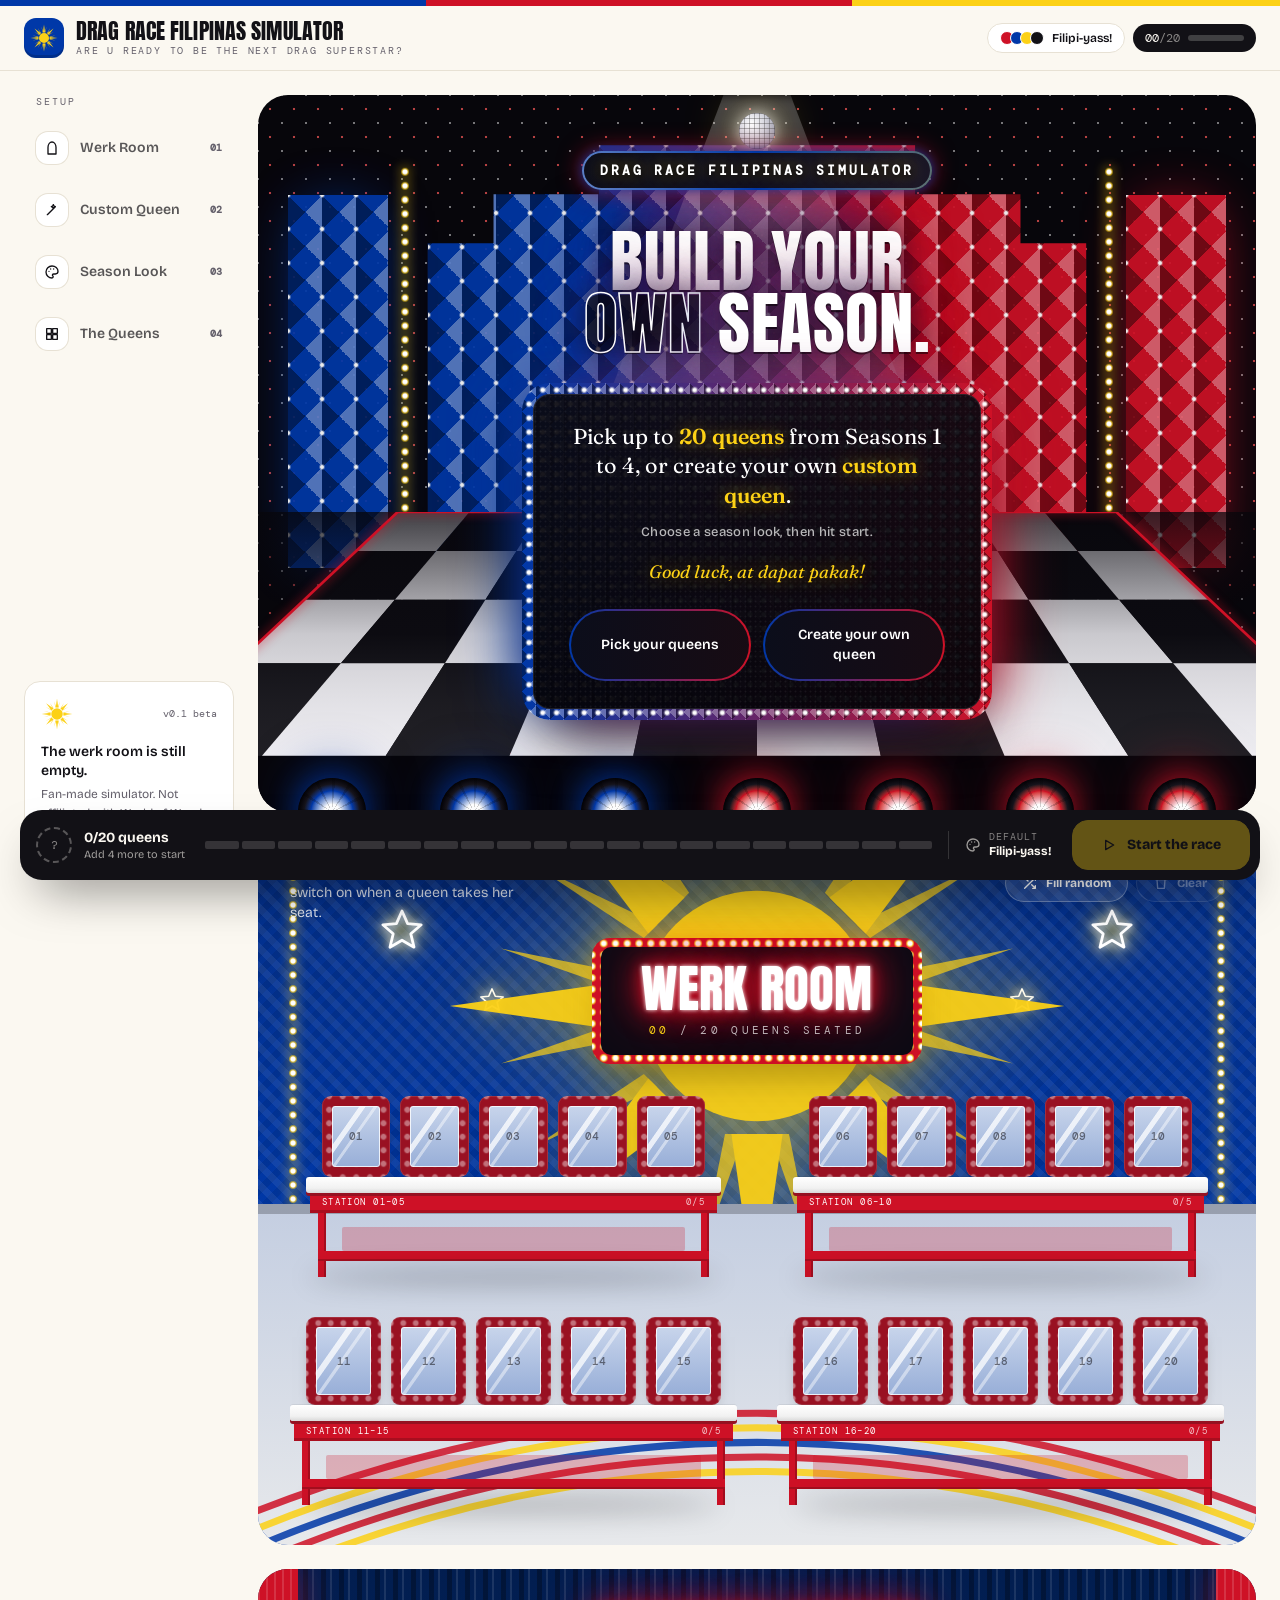
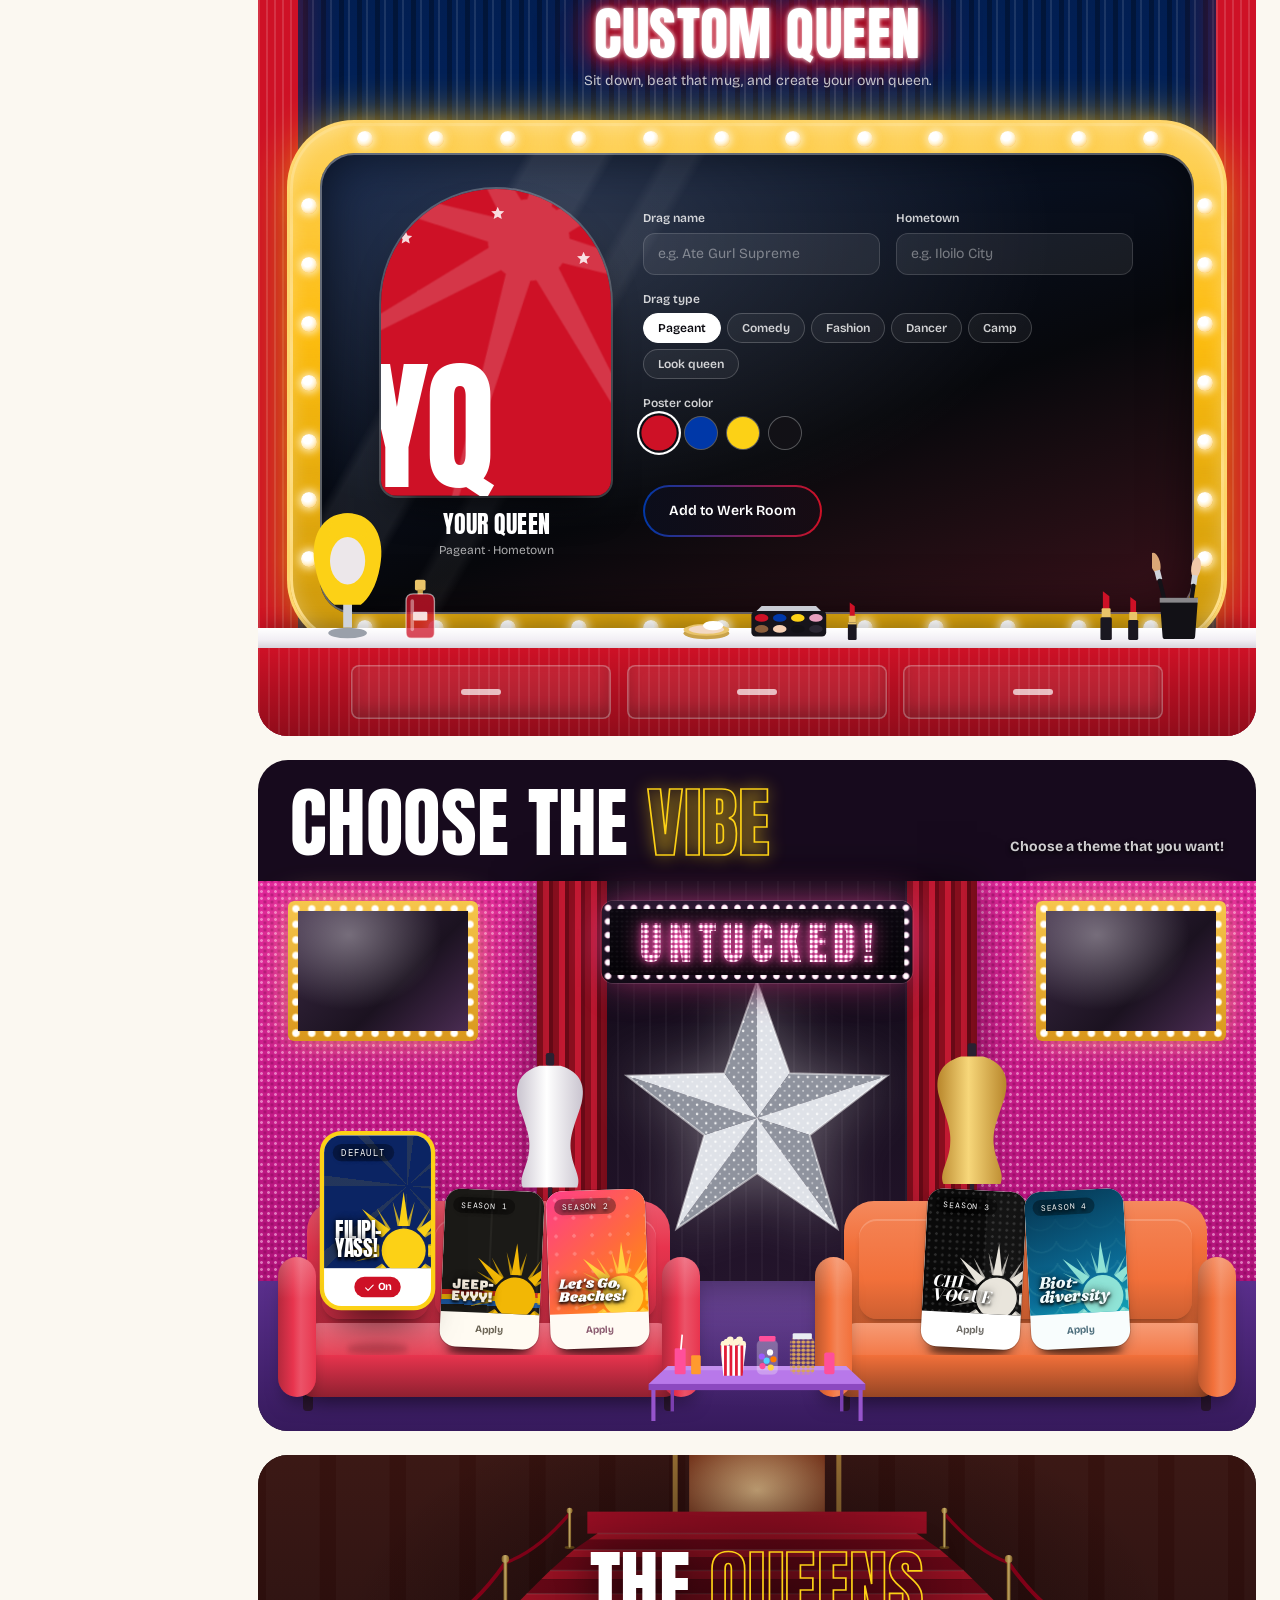
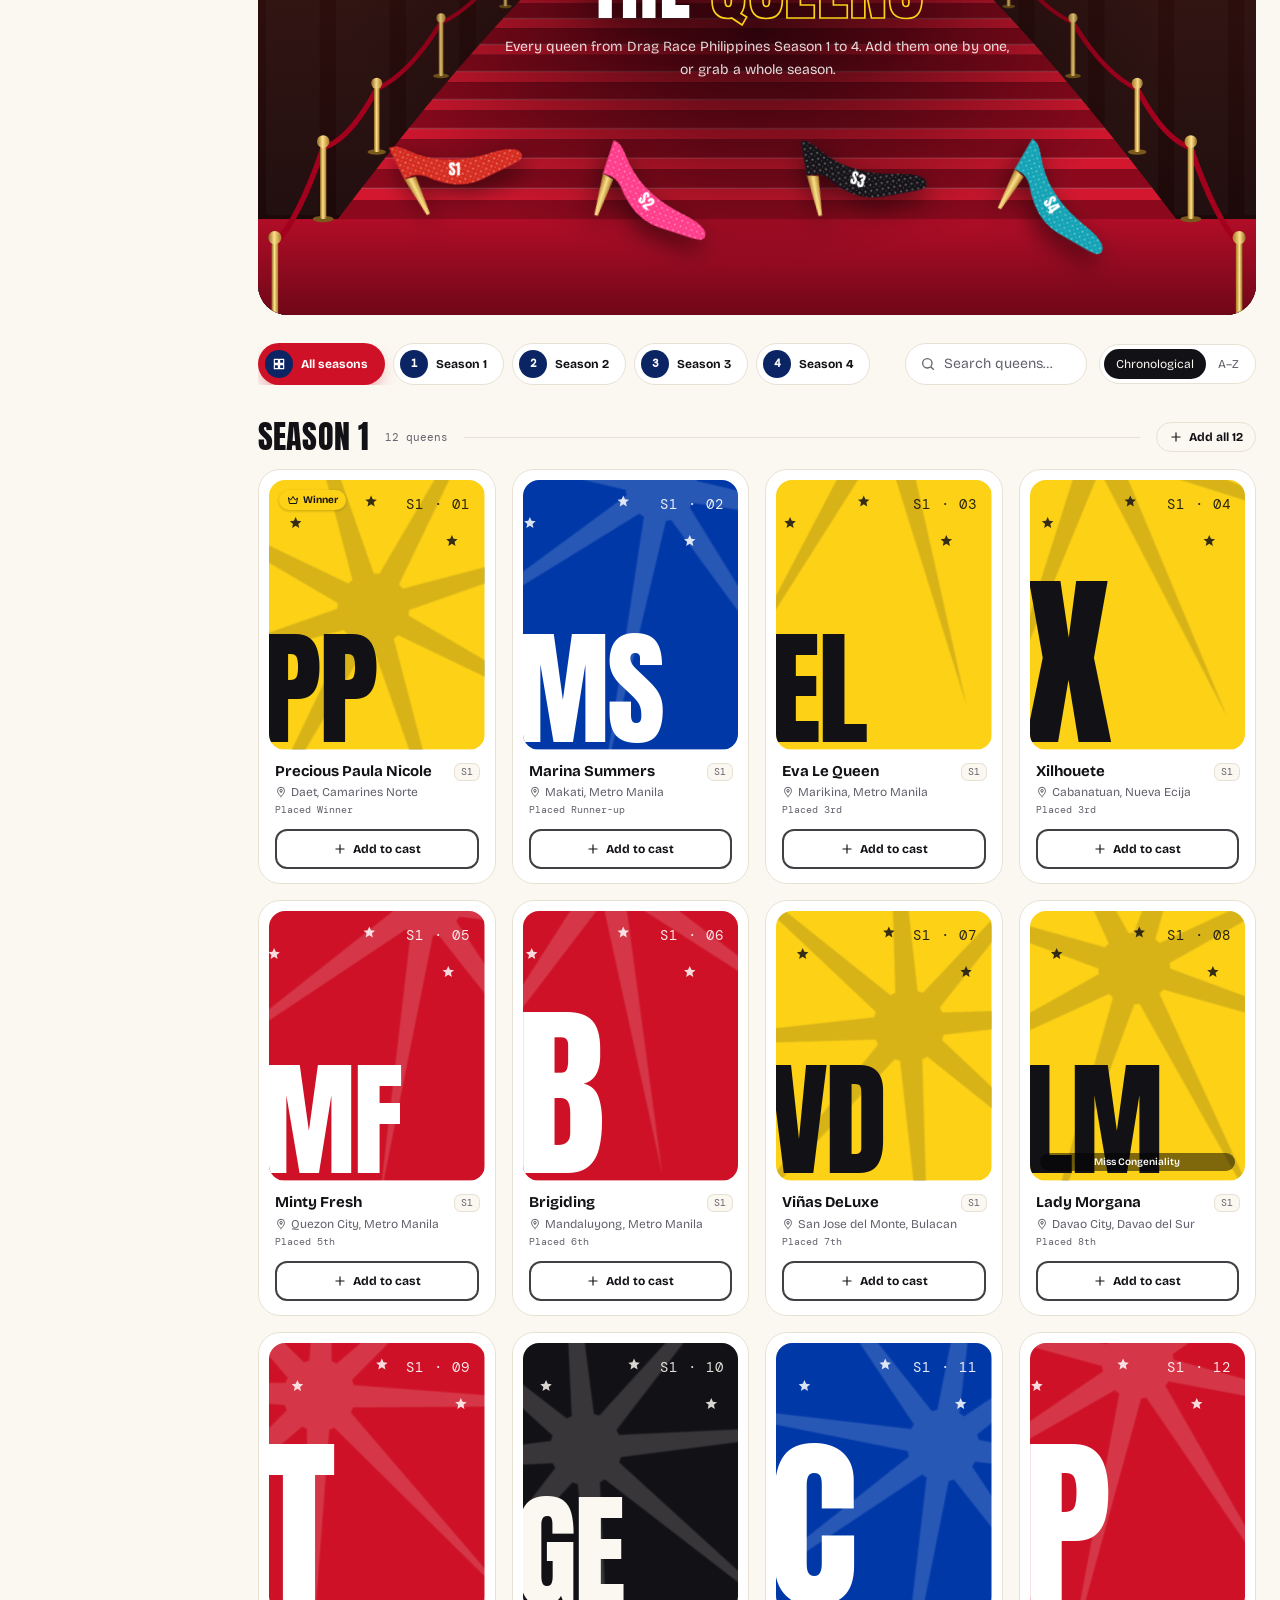
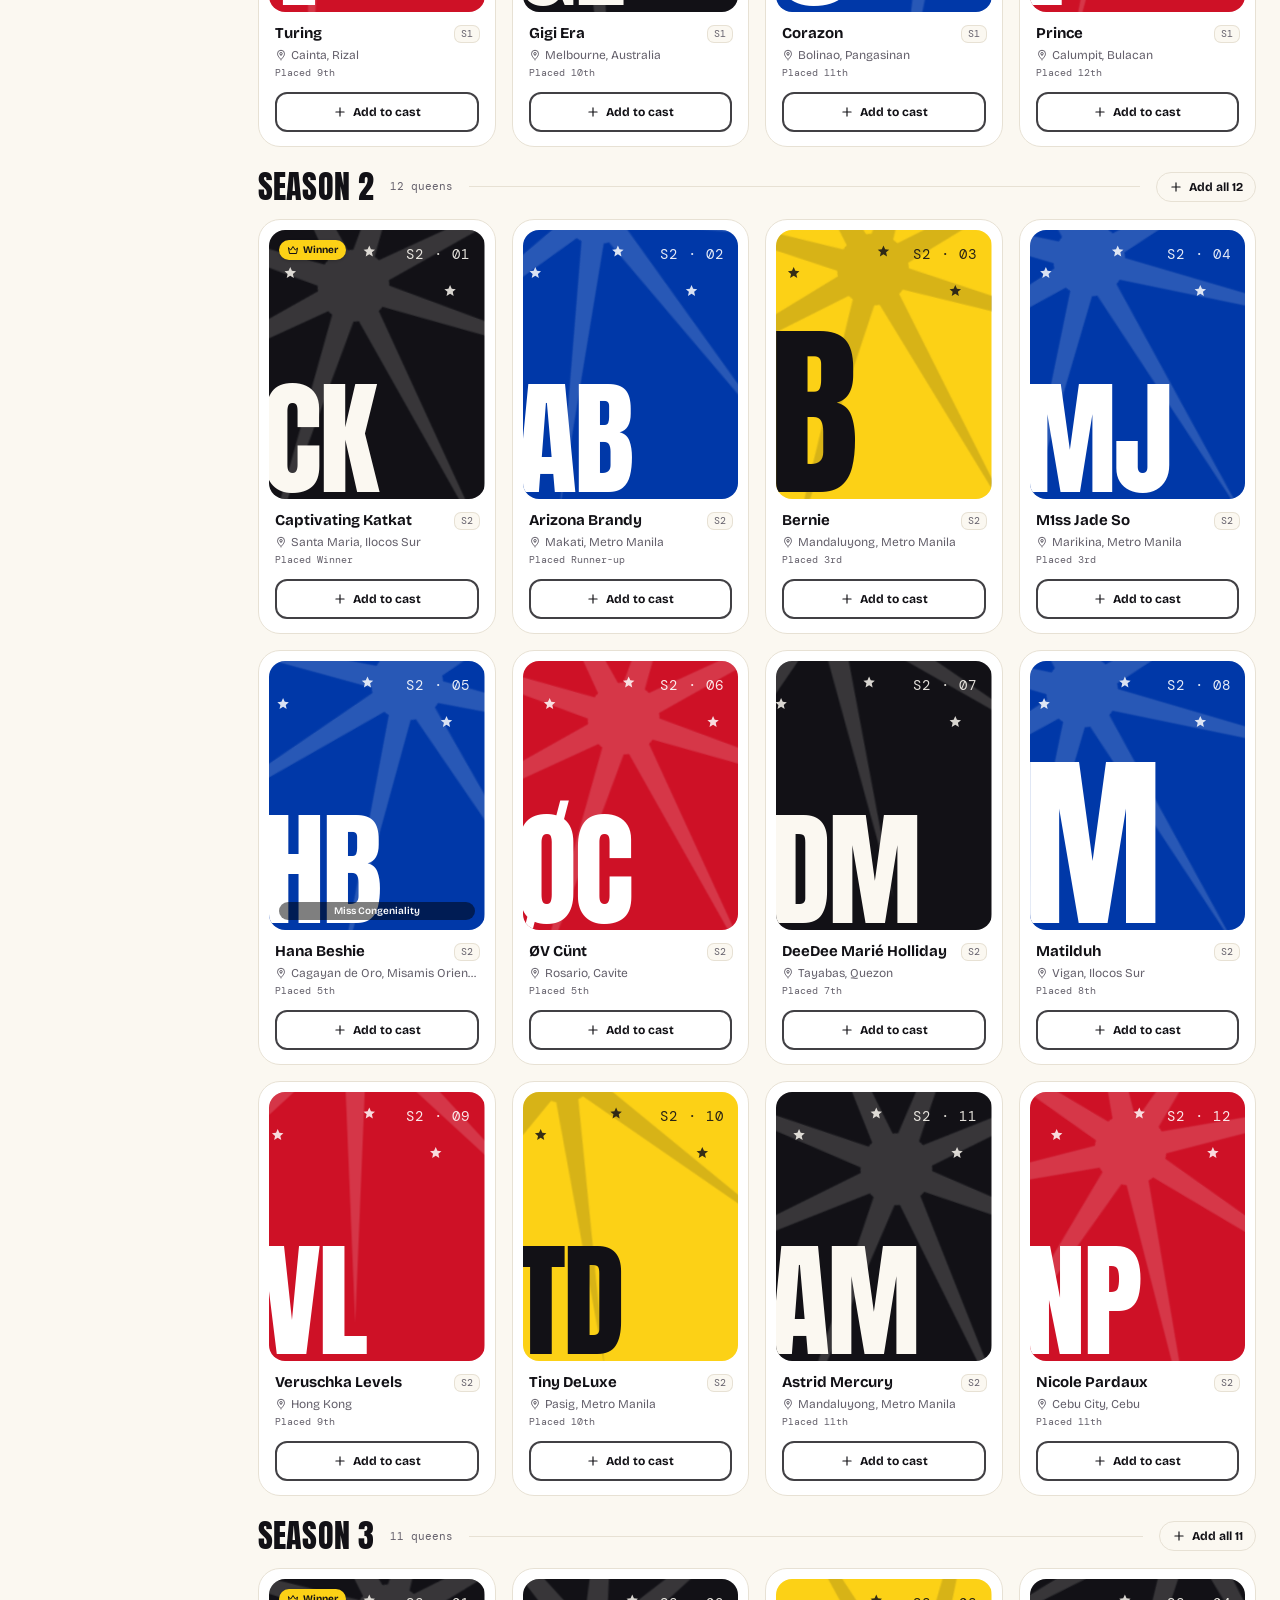
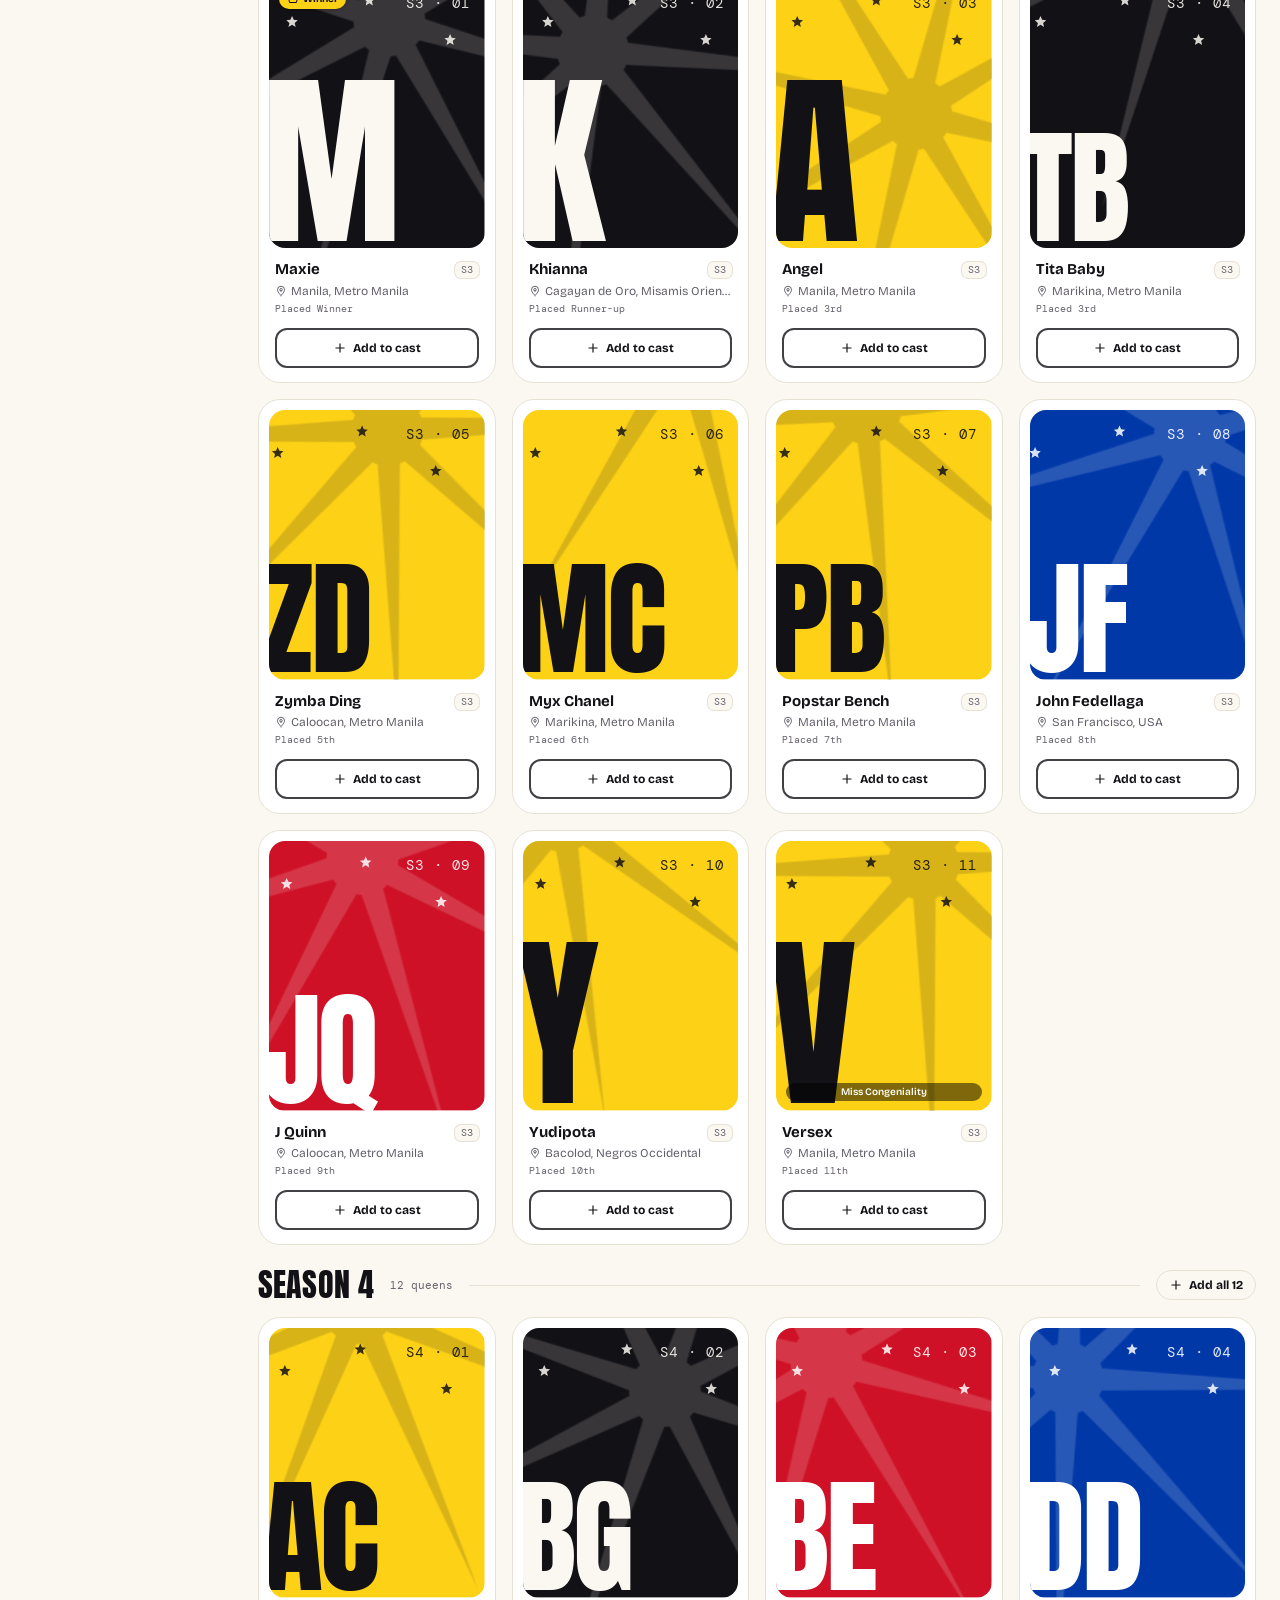
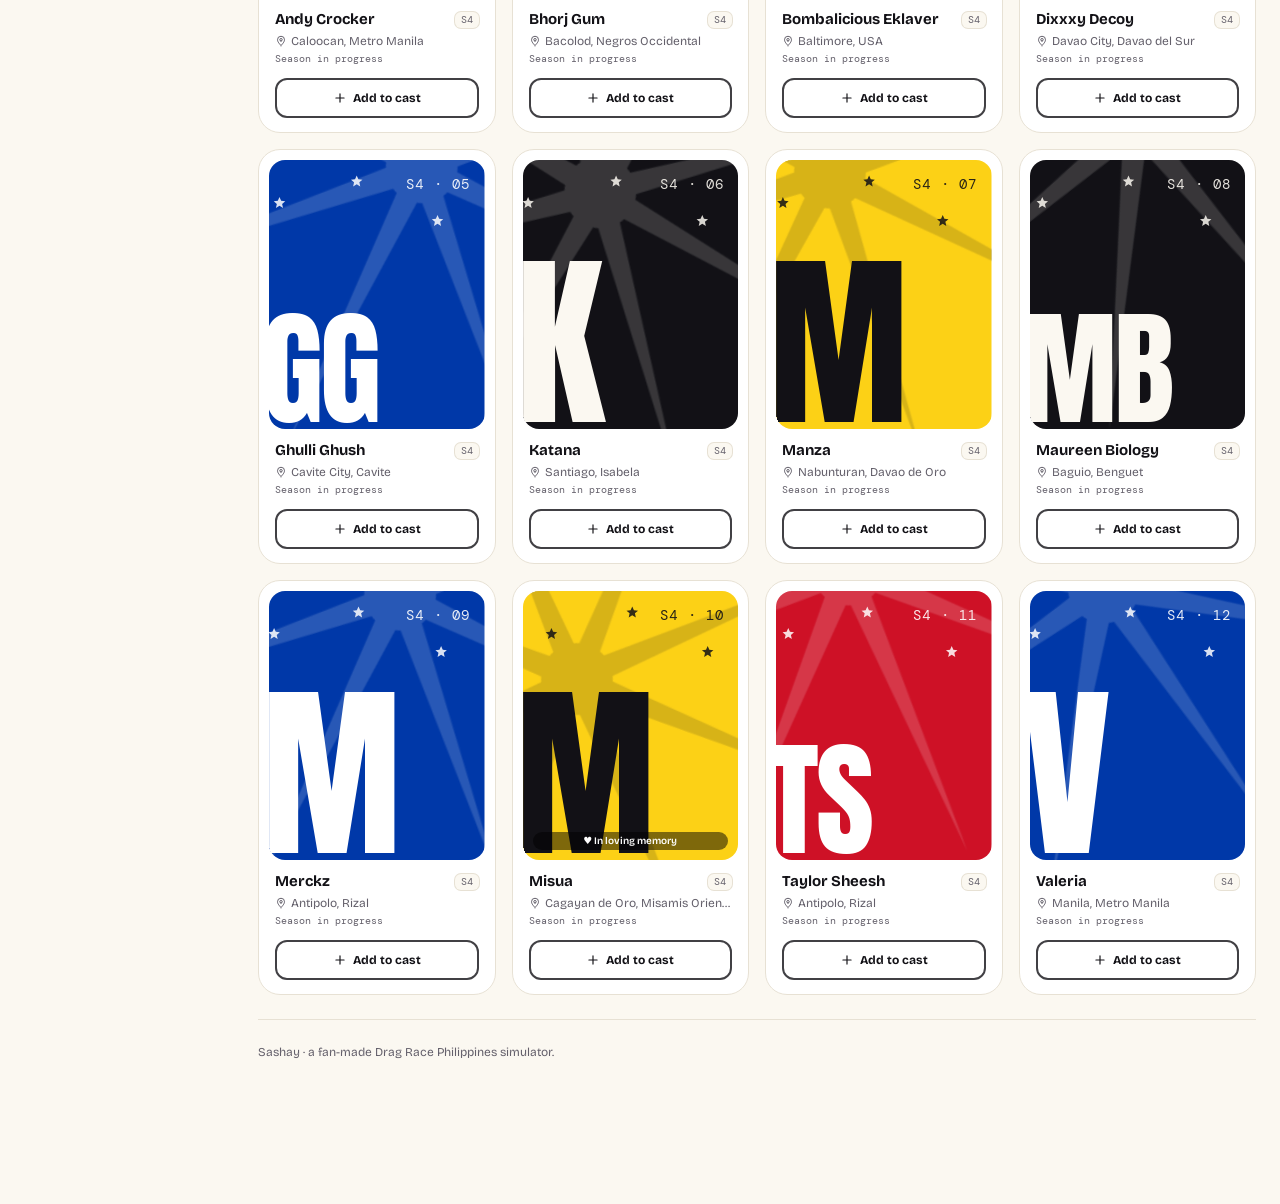
==== ACT002/index.html @ 4d531011 "add drag race sim draft" ====
<!doctype html>
<html lang="en">
  <head>
    <meta charset="UTF-8" />
    <meta name="viewport" content="width=device-width, initial-scale=1.0" />
    <title>Drag Race Filipinas Simulator</title>
    <link rel="preconnect" href="https://fonts.googleapis.com" />
    <link rel="preconnect" href="https://fonts.gstatic.com" crossorigin />
    <link rel="stylesheet" href="https://fonts.googleapis.com/css2?family=Anton&family=Bodoni+Moda:ital,opsz,wght@0,6..96,400..900;1,6..96,400..900&family=Bricolage+Grotesque:opsz,wght@12..96,300..800&family=Bungee&family=DM+Mono:wght@400;500&family=Fraunces:ital,opsz,wght@0,9..144,500..900;1,9..144,500..900&family=Shrikhand&display=swap" />
    <link rel="stylesheet" href="style.css" />
  </head>
  <body>
    <div id="root"></div>
    <script src="script.js"></script>
  </body>
</html>
---- ACT002/style.css ----
:root,
[data-bs-theme=light] {
    --bs-blue: #0d6efd;
    --bs-indigo: #6610f2;
    --bs-purple: #6f42c1;
    --bs-pink: #d63384;
    --bs-red: #dc3545;
    --bs-orange: #fd7e14;
    --bs-yellow: #ffc107;
    --bs-green: #198754;
    --bs-teal: #20c997;
    --bs-cyan: #0dcaf0;
    --bs-black: #000;
    --bs-white: #fff;
    --bs-gray: #6c757d;
    --bs-gray-dark: #343a40;
    --bs-gray-100: #f8f9fa;
    --bs-gray-200: #e9ecef;
    --bs-gray-300: #dee2e6;
    --bs-gray-400: #ced4da;
    --bs-gray-500: #adb5bd;
    --bs-gray-600: #6c757d;
    --bs-gray-700: #495057;
    --bs-gray-800: #343a40;
    --bs-gray-900: #212529;
    --bs-primary: #0d6efd;
    --bs-secondary: #6c757d;
    --bs-success: #198754;
    --bs-info: #0dcaf0;
    --bs-warning: #ffc107;
    --bs-danger: #dc3545;
    --bs-light: #f8f9fa;
    --bs-dark: #212529;
    --bs-primary-rgb: 13, 110, 253;
    --bs-secondary-rgb: 108, 117, 125;
    --bs-success-rgb: 25, 135, 84;
    --bs-info-rgb: 13, 202, 240;
    --bs-warning-rgb: 255, 193, 7;
    --bs-danger-rgb: 220, 53, 69;
    --bs-light-rgb: 248, 249, 250;
    --bs-dark-rgb: 33, 37, 41;
    --bs-primary-text-emphasis: #052c65;
    --bs-secondary-text-emphasis: #2b2f32;
    --bs-success-text-emphasis: #0a3622;
    --bs-info-text-emphasis: #055160;
    --bs-warning-text-emphasis: #664d03;
    --bs-danger-text-emphasis: #58151c;
    --bs-light-text-emphasis: #495057;
    --bs-dark-text-emphasis: #495057;
    --bs-primary-bg-subtle: #cfe2ff;
    --bs-secondary-bg-subtle: #e2e3e5;
    --bs-success-bg-subtle: #d1e7dd;
    --bs-info-bg-subtle: #cff4fc;
    --bs-warning-bg-subtle: #fff3cd;
    --bs-danger-bg-subtle: #f8d7da;
    --bs-light-bg-subtle: #fcfcfd;
    --bs-dark-bg-subtle: #ced4da;
    --bs-primary-border-subtle: #9ec5fe;
    --bs-secondary-border-subtle: #c4c8cb;
    --bs-success-border-subtle: #a3cfbb;
    --bs-info-border-subtle: #9eeaf9;
    --bs-warning-border-subtle: #ffe69c;
    --bs-danger-border-subtle: #f1aeb5;
    --bs-light-border-subtle: #e9ecef;
    --bs-dark-border-subtle: #adb5bd;
    --bs-white-rgb: 255, 255, 255;
    --bs-black-rgb: 0, 0, 0;
    --bs-font-sans-serif: "Bricolage Grotesque", ui-sans-serif, system-ui, sans-serif;
    --bs-font-monospace: "DM Mono", ui-monospace, monospace;
    --bs-gradient: linear-gradient(180deg, #ffffff26, #fff0);
    --bs-body-font-family: var(--bs-font-sans-serif);
    --bs-body-font-size: 1rem;
    --bs-body-font-weight: 400;
    --bs-body-line-height: 1.5;
    --bs-body-color: #212529;
    --bs-body-color-rgb: 33, 37, 41;
    --bs-body-bg: #fff;
    --bs-body-bg-rgb: 255, 255, 255;
    --bs-emphasis-color: #000;
    --bs-emphasis-color-rgb: 0, 0, 0;
    --bs-secondary-color: #212529bf;
    --bs-secondary-color-rgb: 33, 37, 41;
    --bs-secondary-bg: #e9ecef;
    --bs-secondary-bg-rgb: 233, 236, 239;
    --bs-tertiary-color: #21252980;
    --bs-tertiary-color-rgb: 33, 37, 41;
    --bs-tertiary-bg: #f8f9fa;
    --bs-tertiary-bg-rgb: 248, 249, 250;
    --bs-heading-color: inherit;
    --bs-link-color: #0d6efd;
    --bs-link-color-rgb: 13, 110, 253;
    --bs-link-decoration: underline;
    --bs-link-hover-color: #0a58ca;
    --bs-link-hover-color-rgb: 10, 88, 202;
    --bs-code-color: #d63384;
    --bs-highlight-color: #212529;
    --bs-highlight-bg: #fff3cd;
    --bs-border-width: 1px;
    --bs-border-style: solid;
    --bs-border-color: #dee2e6;
    --bs-border-color-translucent: #0000002d;
    --bs-border-radius: .375rem;
    --bs-border-radius-sm: .25rem;
    --bs-border-radius-lg: .5rem;
    --bs-border-radius-xl: 1rem;
    --bs-border-radius-xxl: 2rem;
    --bs-border-radius-2xl: var(--bs-border-radius-xxl);
    --bs-border-radius-pill: 50rem;
    --bs-box-shadow: 0 .5rem 1rem #00000026;
    --bs-box-shadow-sm: 0 .125rem .25rem #00000013;
    --bs-box-shadow-lg: 0 1rem 3rem #0000002d;
    --bs-box-shadow-inset: inset 0 1px 2px #00000013;
    --bs-focus-ring-width: .25rem;
    --bs-focus-ring-opacity: .25;
    --bs-focus-ring-color: #0d6efd40;
    --bs-form-valid-color: #198754;
    --bs-form-valid-border-color: #198754;
    --bs-form-invalid-color: #dc3545;
    --bs-form-invalid-border-color: #dc3545
}

[data-bs-theme=dark] {
    --lightningcss-light: ;
    --lightningcss-dark: initial;
    color-scheme: dark;
    --bs-body-color: #dee2e6;
    --bs-body-color-rgb: 222, 226, 230;
    --bs-body-bg: #212529;
    --bs-body-bg-rgb: 33, 37, 41;
    --bs-emphasis-color: #fff;
    --bs-emphasis-color-rgb: 255, 255, 255;
    --bs-secondary-color: #dee2e6bf;
    --bs-secondary-color-rgb: 222, 226, 230;
    --bs-secondary-bg: #343a40;
    --bs-secondary-bg-rgb: 52, 58, 64;
    --bs-tertiary-color: #dee2e680;
    --bs-tertiary-color-rgb: 222, 226, 230;
    --bs-tertiary-bg: #2b3035;
    --bs-tertiary-bg-rgb: 43, 48, 53;
    --bs-primary-text-emphasis: #6ea8fe;
    --bs-secondary-text-emphasis: #a7acb1;
    --bs-success-text-emphasis: #75b798;
    --bs-info-text-emphasis: #6edff6;
    --bs-warning-text-emphasis: #ffda6a;
    --bs-danger-text-emphasis: #ea868f;
    --bs-light-text-emphasis: #f8f9fa;
    --bs-dark-text-emphasis: #dee2e6;
    --bs-primary-bg-subtle: #031633;
    --bs-secondary-bg-subtle: #161719;
    --bs-success-bg-subtle: #051b11;
    --bs-info-bg-subtle: #032830;
    --bs-warning-bg-subtle: #332701;
    --bs-danger-bg-subtle: #2c0b0e;
    --bs-light-bg-subtle: #343a40;
    --bs-dark-bg-subtle: #1a1d20;
    --bs-primary-border-subtle: #084298;
    --bs-secondary-border-subtle: #41464b;
    --bs-success-border-subtle: #0f5132;
    --bs-info-border-subtle: #087990;
    --bs-warning-border-subtle: #997404;
    --bs-danger-border-subtle: #842029;
    --bs-light-border-subtle: #495057;
    --bs-dark-border-subtle: #343a40;
    --bs-heading-color: inherit;
    --bs-link-color: #6ea8fe;
    --bs-link-hover-color: #8bb9fe;
    --bs-link-color-rgb: 110, 168, 254;
    --bs-link-hover-color-rgb: 139, 185, 254;
    --bs-code-color: #e685b5;
    --bs-highlight-color: #dee2e6;
    --bs-highlight-bg: #664d03;
    --bs-border-color: #495057;
    --bs-border-color-translucent: #ffffff26;
    --bs-form-valid-color: #75b798;
    --bs-form-valid-border-color: #75b798;
    --bs-form-invalid-color: #ea868f;
    --bs-form-invalid-border-color: #ea868f
}

*,
:before,
:after {
    box-sizing: border-box
}

body {
    font-family: var(--bs-body-font-family);
    font-size: var(--bs-body-font-size);
    font-weight: var(--bs-body-font-weight);
    line-height: var(--bs-body-line-height);
    color: var(--bs-body-color);
    text-align: var(--bs-body-text-align);
    background-color: var(--bs-body-bg);
    -webkit-text-size-adjust: 100%;
    -webkit-tap-highlight-color: #0000;
    margin: 0
}

hr {
    color: inherit;
    border: 0;
    border-top: var(--bs-border-width) solid;
    opacity: .25;
    margin: 1rem 0
}

h6,
.h6,
h5,
.h5,
h4,
.h4,
h3,
.h3,
h2,
.h2,
h1,
.h1 {
    color: var(--bs-heading-color);
    margin-top: 0;
    margin-bottom: .5rem;
    font-weight: 500;
    line-height: 1.2
}

h1,
.h1 {
    font-size: 2.5rem
}

h2,
.h2 {
    font-size: 2rem
}

h3,
.h3 {
    font-size: 1.75rem
}

h4,
.h4 {
    font-size: 1.5rem
}

h5,
.h5 {
    font-size: 1.25rem
}

h6,
.h6 {
    font-size: 1rem
}

p {
    margin-top: 0;
    margin-bottom: 1rem
}

abbr[title] {
    cursor: help;
    -webkit-text-decoration-skip-ink: none;
    text-decoration-skip-ink: none;
    -webkit-text-decoration: underline dotted;
    text-decoration: underline dotted
}

address {
    font-style: normal;
    line-height: inherit;
    margin-bottom: 1rem
}

ol,
ul {
    padding-left: 2rem
}

ol,
ul,
dl {
    margin-top: 0;
    margin-bottom: 1rem
}

ol ol,
ul ul,
ol ul,
ul ol {
    margin-bottom: 0
}

dt {
    font-weight: 700
}

dd {
    margin-bottom: .5rem;
    margin-left: 0
}

blockquote {
    margin: 0 0 1rem
}

b,
strong {
    font-weight: bolder
}

small,
.small {
    font-size: .875em
}

mark,
.mark {
    color: var(--bs-highlight-color);
    background-color: var(--bs-highlight-bg);
    padding: .1875em
}

sub,
sup {
    vertical-align: baseline;
    font-size: .75em;
    line-height: 0;
    position: relative
}

sub {
    bottom: -.25em
}

sup {
    top: -.5em
}

a {
    color: rgba(var(--bs-link-color-rgb), var(--bs-link-opacity, 1));
    text-decoration: underline
}

a:hover {
    --bs-link-color-rgb: var(--bs-link-hover-color-rgb)
}

a:not([href]):not([class]),
a:not([href]):not([class]):hover {
    color: inherit;
    text-decoration: none
}

pre,
code,
kbd,
samp {
    font-family: var(--bs-font-monospace);
    font-size: 1em
}

pre {
    margin-top: 0;
    margin-bottom: 1rem;
    font-size: .875em;
    display: block;
    overflow: auto
}

pre code {
    font-size: inherit;
    color: inherit;
    word-break: normal
}

code {
    color: var(--bs-code-color);
    word-wrap: break-word;
    font-size: .875em
}

a>code {
    color: inherit
}

kbd {
    color: var(--bs-body-bg);
    background-color: var(--bs-body-color);
    border-radius: .25rem;
    padding: .1875rem .375rem;
    font-size: .875em
}

kbd kbd {
    padding: 0;
    font-size: 1em
}

figure {
    margin: 0 0 1rem
}

img,
svg {
    vertical-align: middle
}

table {
    caption-side: bottom;
    border-collapse: collapse
}

caption {
    color: var(--bs-secondary-color);
    text-align: left;
    padding-top: .5rem;
    padding-bottom: .5rem
}

th {
    text-align: inherit;
    text-align: -webkit-match-parent
}

thead,
tbody,
tfoot,
tr,
td,
th {
    border-color: inherit;
    border-style: solid;
    border-width: 0
}

label {
    display: inline-block
}

button {
    border-radius: 0
}

button:focus:not(:focus-visible) {
    outline: 0
}

input,
button,
select,
optgroup,
textarea {
    font-family: inherit;
    font-size: inherit;
    line-height: inherit;
    margin: 0
}

button,
select {
    text-transform: none
}

[role=button] {
    cursor: pointer
}

select {
    word-wrap: normal
}

select:disabled {
    opacity: 1
}

[list]:not([type=date]):not([type=datetime-local]):not([type=month]):not([type=week]):not([type=time])::-webkit-calendar-picker-indicator {
    display: none !important
}

button,
[type=button],
[type=reset],
[type=submit] {
    -webkit-appearance: button
}

button:not(:disabled),
[type=button]:not(:disabled),
[type=reset]:not(:disabled),
[type=submit]:not(:disabled) {
    cursor: pointer
}

::-moz-focus-inner {
    border-style: none;
    padding: 0
}

textarea {
    resize: vertical
}

fieldset {
    border: 0;
    min-width: 0;
    margin: 0;
    padding: 0
}

legend {
    float: left;
    width: 100%;
    line-height: inherit;
    margin-bottom: .5rem;
    padding: 0;
    font-size: 1.5rem
}

legend+* {
    clear: left
}

::-webkit-datetime-edit-fields-wrapper {
    padding: 0
}

::-webkit-datetime-edit-text {
    padding: 0
}

::-webkit-datetime-edit-minute {
    padding: 0
}

::-webkit-datetime-edit-hour-field {
    padding: 0
}

::-webkit-datetime-edit-day-field {
    padding: 0
}

::-webkit-datetime-edit-month-field {
    padding: 0
}

::-webkit-datetime-edit-year-field {
    padding: 0
}

::-webkit-inner-spin-button {
    height: auto
}

[type=search] {
    -webkit-appearance: textfield;
    outline-offset: -2px
}

[type=search]::-webkit-search-cancel-button {
    cursor: pointer;
    filter: grayscale()
}

::-webkit-search-decoration {
    -webkit-appearance: none
}

::-webkit-color-swatch-wrapper {
    padding: 0
}

::file-selector-button {
    font: inherit;
    -webkit-appearance: button
}

output {
    display: inline-block
}

iframe {
    border: 0
}

summary {
    cursor: pointer;
    display: list-item
}

progress {
    vertical-align: baseline
}

[hidden] {
    display: none !important
}

.lead {
    font-size: 1.25rem;
    font-weight: 300
}

.display-1 {
    font-size: 5rem;
    font-weight: 300;
    line-height: 1.2
}

.display-2 {
    font-size: 4.5rem;
    font-weight: 300;
    line-height: 1.2
}

.display-3 {
    font-size: 4rem;
    font-weight: 300;
    line-height: 1.2
}

.display-4 {
    font-size: 3.5rem;
    font-weight: 300;
    line-height: 1.2
}

.display-5 {
    font-size: 3rem;
    font-weight: 300;
    line-height: 1.2
}

.display-6 {
    font-size: 2.5rem;
    font-weight: 300;
    line-height: 1.2
}

.list-unstyled,
.list-inline {
    padding-left: 0;
    list-style: none
}

.list-inline-item {
    display: inline-block
}

.list-inline-item:not(:last-child) {
    margin-right: .5rem
}

.initialism {
    text-transform: uppercase;
    font-size: .875em
}

.blockquote {
    margin-bottom: 1rem;
    font-size: 1.25rem
}

.blockquote>:last-child {
    margin-bottom: 0
}

.blockquote-footer {
    color: #6c757d;
    margin-top: -1rem;
    margin-bottom: 1rem;
    font-size: .875em
}

.blockquote-footer:before {
    content: "— "
}

.container,
.container-fluid {
    --bs-gutter-x: 1.5rem;
    --bs-gutter-y: 0;
    width: 100%;
    padding-right: calc(var(--bs-gutter-x) * .5);
    padding-left: calc(var(--bs-gutter-x) * .5);
    margin-left: auto;
    margin-right: auto
}

:root {
    --bs-breakpoint-xs: 0
}

.row {
    --bs-gutter-x: 1.5rem;
    --bs-gutter-y: 0;
    margin-top: calc(-1 * var(--bs-gutter-y));
    margin-right: calc(-.5 * var(--bs-gutter-x));
    margin-left: calc(-.5 * var(--bs-gutter-x));
    flex-wrap: wrap;
    display: flex
}

.row>* {
    width: 100%;
    max-width: 100%;
    padding-right: calc(var(--bs-gutter-x) * .5);
    padding-left: calc(var(--bs-gutter-x) * .5);
    margin-top: var(--bs-gutter-y);
    flex-shrink: 0
}

.col {
    flex: 1 0 0
}

.row-cols-auto>* {
    flex: none;
    width: auto
}

.row-cols-1>* {
    flex: none;
    width: 100%
}

.row-cols-2>* {
    flex: none;
    width: 50%
}

.row-cols-3>* {
    flex: none;
    width: 33.3333%
}

.row-cols-4>* {
    flex: none;
    width: 25%
}

.row-cols-5>* {
    flex: none;
    width: 20%
}

.row-cols-6>* {
    flex: none;
    width: 16.6667%
}

.col-auto {
    flex: none;
    width: auto
}

.col-1 {
    flex: none;
    width: 8.33333%
}

.col-2 {
    flex: none;
    width: 16.6667%
}

.col-3 {
    flex: none;
    width: 25%
}

.col-4 {
    flex: none;
    width: 33.3333%
}

.col-5 {
    flex: none;
    width: 41.6667%
}

.col-6 {
    flex: none;
    width: 50%
}

.col-7 {
    flex: none;
    width: 58.3333%
}

.col-8 {
    flex: none;
    width: 66.6667%
}

.col-9 {
    flex: none;
    width: 75%
}

.col-10 {
    flex: none;
    width: 83.3333%
}

.col-11 {
    flex: none;
    width: 91.6667%
}

.col-12 {
    flex: none;
    width: 100%
}

.offset-1 {
    margin-left: 8.33333%
}

.offset-2 {
    margin-left: 16.6667%
}

.offset-3 {
    margin-left: 25%
}

.offset-4 {
    margin-left: 33.3333%
}

.offset-5 {
    margin-left: 41.6667%
}

.offset-6 {
    margin-left: 50%
}

.offset-7 {
    margin-left: 58.3333%
}

.offset-8 {
    margin-left: 66.6667%
}

.offset-9 {
    margin-left: 75%
}

.offset-10 {
    margin-left: 83.3333%
}

.offset-11 {
    margin-left: 91.6667%
}

.g-0,
.gx-0 {
    --bs-gutter-x: 0
}

.g-0,
.gy-0 {
    --bs-gutter-y: 0
}

.g-1,
.gx-1 {
    --bs-gutter-x: .25rem
}

.g-1,
.gy-1 {
    --bs-gutter-y: .25rem
}

.g-2,
.gx-2 {
    --bs-gutter-x: .5rem
}

.g-2,
.gy-2 {
    --bs-gutter-y: .5rem
}

.g-3,
.gx-3 {
    --bs-gutter-x: 1rem
}

.g-3,
.gy-3 {
    --bs-gutter-y: 1rem
}

.g-4,
.gx-4 {
    --bs-gutter-x: 1.5rem
}

.g-4,
.gy-4 {
    --bs-gutter-y: 1.5rem
}

.g-5,
.gx-5 {
    --bs-gutter-x: 3rem
}

.g-5,
.gy-5 {
    --bs-gutter-y: 3rem
}

.form-label {
    margin-bottom: .5rem
}

.col-form-label {
    padding-top: calc(.375rem + var(--bs-border-width));
    padding-bottom: calc(.375rem + var(--bs-border-width));
    font-size: inherit;
    margin-bottom: 0;
    line-height: 1.5
}

.col-form-label-lg {
    padding-top: calc(.5rem + var(--bs-border-width));
    padding-bottom: calc(.5rem + var(--bs-border-width));
    font-size: 1.25rem
}

.col-form-label-sm {
    padding-top: calc(.25rem + var(--bs-border-width));
    padding-bottom: calc(.25rem + var(--bs-border-width));
    font-size: .875rem
}

.form-text {
    color: var(--bs-secondary-color);
    margin-top: .25rem;
    font-size: .875em
}

.form-control {
    width: 100%;
    color: var(--bs-body-color);
    appearance: none;
    background-color: var(--bs-body-bg);
    border: var(--bs-border-width) solid var(--bs-border-color);
    border-radius: var(--bs-border-radius);
    background-clip: padding-box;
    padding: .375rem .75rem;
    font-size: 1rem;
    font-weight: 400;
    line-height: 1.5;
    transition: border-color .15s ease-in-out, box-shadow .15s ease-in-out;
    display: block
}

.form-control[type=file] {
    overflow: hidden
}

.form-control[type=file]:not(:disabled):not([readonly]) {
    cursor: pointer
}

.form-control:focus {
    color: var(--bs-body-color);
    background-color: var(--bs-body-bg);
    border-color: #86b7fe;
    outline: 0;
    box-shadow: 0 0 0 .25rem #0d6efd40
}

.form-control::-webkit-date-and-time-value {
    min-width: 85px;
    height: 1.5em;
    margin: 0
}

.form-control::-webkit-datetime-edit {
    padding: 0;
    display: block
}

.form-control::placeholder {
    color: var(--bs-secondary-color);
    opacity: 1
}

.form-control:disabled {
    background-color: var(--bs-secondary-bg);
    opacity: 1
}

.form-control::file-selector-button {
    margin: -.375rem -.75rem;
    color: var(--bs-body-color);
    background-color: var(--bs-tertiary-bg);
    pointer-events: none;
    border-color: inherit;
    border-style: solid;
    border-width: 0;
    border-inline-end-width: var(--bs-border-width);
    border-radius: 0;
    margin-inline-end: .75rem;
    padding: .375rem .75rem;
    transition: color .15s ease-in-out, background-color .15s ease-in-out, border-color .15s ease-in-out, box-shadow .15s ease-in-out
}

.form-control:hover:not(:disabled):not([readonly])::file-selector-button {
    background-color: var(--bs-secondary-bg)
}

.form-control-plaintext {
    width: 100%;
    color: var(--bs-body-color);
    border: solid #0000;
    border-width: var(--bs-border-width) 0;
    background-color: #0000;
    margin-bottom: 0;
    padding: .375rem 0;
    line-height: 1.5;
    display: block
}

.form-control-plaintext:focus {
    outline: 0
}

.form-control-plaintext.form-control-sm,
.form-control-plaintext.form-control-lg {
    padding-left: 0;
    padding-right: 0
}

.form-control-sm {
    min-height: calc(1.5em + .5rem + calc(var(--bs-border-width) * 2));
    border-radius: var(--bs-border-radius-sm);
    padding: .25rem .5rem;
    font-size: .875rem
}

.form-control-sm::file-selector-button {
    margin: -.25rem -.5rem;
    margin-inline-end: .5rem;
    padding: .25rem .5rem
}

.form-control-lg {
    min-height: calc(1.5em + 1rem + calc(var(--bs-border-width) * 2));
    border-radius: var(--bs-border-radius-lg);
    padding: .5rem 1rem;
    font-size: 1.25rem
}

.form-control-lg::file-selector-button {
    margin: -.5rem -1rem;
    margin-inline-end: 1rem;
    padding: .5rem 1rem
}

textarea.form-control {
    min-height: calc(1.5em + .75rem + calc(var(--bs-border-width) * 2))
}

textarea.form-control-sm {
    min-height: calc(1.5em + .5rem + calc(var(--bs-border-width) * 2))
}

textarea.form-control-lg {
    min-height: calc(1.5em + 1rem + calc(var(--bs-border-width) * 2))
}

.form-control-color {
    width: 3rem;
    height: calc(1.5em + .75rem + calc(var(--bs-border-width) * 2));
    padding: .375rem
}

.form-control-color:not(:disabled):not([readonly]) {
    cursor: pointer
}

.form-control-color::-moz-color-swatch {
    border-radius: var(--bs-border-radius);
    border: 0 !important
}

.form-control-color::-webkit-color-swatch {
    border-radius: var(--bs-border-radius);
    border: 0 !important
}

.form-control-color.form-control-sm {
    height: calc(1.5em + .5rem + calc(var(--bs-border-width) * 2))
}

.form-control-color.form-control-lg {
    height: calc(1.5em + 1rem + calc(var(--bs-border-width) * 2))
}

.form-select {
    --bs-form-select-bg-img: url("data:image/svg+xml,%3csvg xmlns='http://www.w3.org/2000/svg' viewBox='0 0 16 16'%3e%3cpath fill='none' stroke='%23343a40' stroke-linecap='round' stroke-linejoin='round' stroke-width='2' d='m2 5 6 6 6-6'/%3e%3c/svg%3e");
    width: 100%;
    color: var(--bs-body-color);
    appearance: none;
    background-color: var(--bs-body-bg);
    background-image: var(--bs-form-select-bg-img), var(--bs-form-select-bg-icon, none);
    border: var(--bs-border-width) solid var(--bs-border-color);
    border-radius: var(--bs-border-radius);
    background-position: right .75rem center;
    background-repeat: no-repeat;
    background-size: 16px 12px;
    padding: .375rem 2.25rem .375rem .75rem;
    font-size: 1rem;
    font-weight: 400;
    line-height: 1.5;
    transition: border-color .15s ease-in-out, box-shadow .15s ease-in-out;
    display: block
}

.form-select:focus {
    border-color: #86b7fe;
    outline: 0;
    box-shadow: 0 0 0 .25rem #0d6efd40
}

.form-select[multiple],
.form-select[size]:not([size="1"]) {
    background-image: none;
    padding-right: .75rem
}

.form-select:disabled {
    background-color: var(--bs-secondary-bg)
}

.form-select:-moz-focusring {
    color: #0000;
    text-shadow: 0 0 0 var(--bs-body-color)
}

.form-select-sm {
    border-radius: var(--bs-border-radius-sm);
    padding-top: .25rem;
    padding-bottom: .25rem;
    padding-left: .5rem;
    font-size: .875rem
}

.form-select-lg {
    border-radius: var(--bs-border-radius-lg);
    padding-top: .5rem;
    padding-bottom: .5rem;
    padding-left: 1rem;
    font-size: 1.25rem
}

[data-bs-theme=dark] .form-select {
    --bs-form-select-bg-img: url("data:image/svg+xml,%3csvg xmlns='http://www.w3.org/2000/svg' viewBox='0 0 16 16'%3e%3cpath fill='none' stroke='%23dee2e6' stroke-linecap='round' stroke-linejoin='round' stroke-width='2' d='m2 5 6 6 6-6'/%3e%3c/svg%3e")
}

.form-check {
    min-height: 1.5rem;
    margin-bottom: .125rem;
    padding-left: 1.5em;
    display: block
}

.form-check .form-check-input {
    float: left;
    margin-left: -1.5em
}

.form-check-reverse {
    text-align: right;
    padding-left: 0;
    padding-right: 1.5em
}

.form-check-reverse .form-check-input {
    float: right;
    margin-left: 0;
    margin-right: -1.5em
}

.form-check-input {
    --bs-form-check-bg: var(--bs-body-bg);
    vertical-align: top;
    appearance: none;
    background-color: var(--bs-form-check-bg);
    background-image: var(--bs-form-check-bg-image);
    border: var(--bs-border-width) solid var(--bs-border-color);
    -webkit-print-color-adjust: exact;
    print-color-adjust: exact;
    background-position: 50%;
    background-repeat: no-repeat;
    background-size: contain;
    flex-shrink: 0;
    width: 1em;
    height: 1em;
    margin-top: .25em
}

.form-check-input[type=checkbox] {
    border-radius: .25em
}

.form-check-input[type=radio] {
    border-radius: 50%
}

.form-check-input:active {
    filter: brightness(90%)
}

.form-check-input:focus {
    border-color: #86b7fe;
    outline: 0;
    box-shadow: 0 0 0 .25rem #0d6efd40
}

.form-check-input:checked {
    background-color: #0d6efd;
    border-color: #0d6efd
}

.form-check-input:checked[type=checkbox] {
    --bs-form-check-bg-image: url("data:image/svg+xml,%3csvg xmlns='http://www.w3.org/2000/svg' viewBox='0 0 20 20'%3e%3cpath fill='none' stroke='%23fff' stroke-linecap='round' stroke-linejoin='round' stroke-width='3' d='m6 10 3 3 6-6'/%3e%3c/svg%3e")
}

.form-check-input:checked[type=radio] {
    --bs-form-check-bg-image: url("data:image/svg+xml,%3csvg xmlns='http://www.w3.org/2000/svg' viewBox='-4 -4 8 8'%3e%3ccircle r='2' fill='%23fff'/%3e%3c/svg%3e")
}

.form-check-input[type=checkbox]:indeterminate {
    --bs-form-check-bg-image: url("data:image/svg+xml,%3csvg xmlns='http://www.w3.org/2000/svg' viewBox='0 0 20 20'%3e%3cpath fill='none' stroke='%23fff' stroke-linecap='round' stroke-linejoin='round' stroke-width='3' d='M6 10h8'/%3e%3c/svg%3e");
    background-color: #0d6efd;
    border-color: #0d6efd
}

.form-check-input:disabled {
    pointer-events: none;
    filter: none;
    opacity: .5
}

.form-check-input[disabled]~.form-check-label,
.form-check-input:disabled~.form-check-label {
    cursor: default;
    opacity: .5
}

.form-switch {
    padding-left: 2.5em
}

.form-switch .form-check-input {
    --bs-form-switch-bg: url("data:image/svg+xml,%3csvg xmlns='http://www.w3.org/2000/svg' viewBox='-4 -4 8 8'%3e%3ccircle r='3' fill='rgba%280, 0, 0, 0.25%29'/%3e%3c/svg%3e");
    background-image: var(--bs-form-switch-bg);
    background-position: 0;
    border-radius: 2em;
    width: 2em;
    margin-left: -2.5em;
    transition: background-position .15s ease-in-out
}

.form-switch .form-check-input:focus {
    --bs-form-switch-bg: url("data:image/svg+xml,%3csvg xmlns='http://www.w3.org/2000/svg' viewBox='-4 -4 8 8'%3e%3ccircle r='3' fill='rgb%2852.5490196078%, 71.568627451%, 99.6078431373%%29'/%3e%3c/svg%3e")
}

.form-switch .form-check-input:checked {
    --bs-form-switch-bg: url("data:image/svg+xml,%3csvg xmlns='http://www.w3.org/2000/svg' viewBox='-4 -4 8 8'%3e%3ccircle r='3' fill='%23fff'/%3e%3c/svg%3e");
    background-position: 100%
}

.form-switch.form-check-reverse {
    padding-left: 0;
    padding-right: 2.5em
}

.form-switch.form-check-reverse .form-check-input {
    margin-left: 0;
    margin-right: -2.5em
}

.form-check-inline {
    margin-right: 1rem;
    display: inline-block
}

.btn-check {
    clip: rect(0, 0, 0, 0);
    pointer-events: none;
    position: absolute
}

.btn-check[disabled]+.btn,
.btn-check:disabled+.btn {
    pointer-events: none;
    filter: none;
    opacity: .65
}

[data-bs-theme=dark] .form-switch .form-check-input:not(:checked):not(:focus) {
    --bs-form-switch-bg: url("data:image/svg+xml,%3csvg xmlns='http://www.w3.org/2000/svg' viewBox='-4 -4 8 8'%3e%3ccircle r='3' fill='rgba%28255, 255, 255, 0.25%29'/%3e%3c/svg%3e")
}

.form-range {
    appearance: none;
    background-color: #0000;
    width: 100%;
    height: 1.5rem;
    padding: 0
}

.form-range:focus {
    outline: 0
}

.form-range:focus::-webkit-slider-thumb {
    box-shadow: 0 0 0 1px #fff, 0 0 0 .25rem #0d6efd40
}

.form-range:focus::-moz-range-thumb {
    box-shadow: 0 0 0 1px #fff, 0 0 0 .25rem #0d6efd40
}

.form-range::-moz-focus-outer {
    border: 0
}

.form-range::-webkit-slider-thumb {
    appearance: none;
    background-color: #0d6efd;
    border: 0;
    border-radius: 1rem;
    width: 1rem;
    height: 1rem;
    margin-top: -.25rem;
    transition: background-color .15s ease-in-out, border-color .15s ease-in-out, box-shadow .15s ease-in-out
}

.form-range::-webkit-slider-thumb:active {
    background-color: #b6d4fe
}

.form-range::-webkit-slider-runnable-track {
    color: #0000;
    cursor: pointer;
    background-color: var(--bs-secondary-bg);
    border-color: #0000;
    border-radius: 1rem;
    width: 100%;
    height: .5rem
}

.form-range::-moz-range-thumb {
    appearance: none;
    background-color: #0d6efd;
    border: 0;
    border-radius: 1rem;
    width: 1rem;
    height: 1rem;
    transition: background-color .15s ease-in-out, border-color .15s ease-in-out, box-shadow .15s ease-in-out
}

.form-range::-moz-range-thumb:active {
    background-color: #b6d4fe
}

.form-range::-moz-range-track {
    color: #0000;
    cursor: pointer;
    background-color: var(--bs-secondary-bg);
    border-color: #0000;
    border-radius: 1rem;
    width: 100%;
    height: .5rem
}

.form-range:disabled {
    pointer-events: none
}

.form-range:disabled::-webkit-slider-thumb {
    background-color: var(--bs-secondary-color)
}

.form-range:disabled::-moz-range-thumb {
    background-color: var(--bs-secondary-color)
}

.form-floating {
    position: relative
}

.form-floating>.form-control,
.form-floating>.form-control-plaintext,
.form-floating>.form-select {
    height: calc(3.5rem + calc(var(--bs-border-width) * 2));
    min-height: calc(3.5rem + calc(var(--bs-border-width) * 2));
    line-height: 1.25
}

.form-floating>label {
    z-index: 2;
    max-width: 100%;
    height: 100%;
    color: rgba(var(--bs-body-color-rgb), .65);
    text-align: start;
    text-overflow: ellipsis;
    white-space: nowrap;
    pointer-events: none;
    border: var(--bs-border-width) solid transparent;
    transform-origin: 0 0;
    padding: 1rem .75rem;
    transition: opacity .1s ease-in-out, transform .1s ease-in-out;
    position: absolute;
    top: 0;
    left: 0;
    overflow: hidden
}

.form-floating>.form-control,
.form-floating>.form-control-plaintext {
    padding: 1rem .75rem
}

.form-floating>.form-control::placeholder,
.form-floating>.form-control-plaintext::placeholder {
    color: #0000
}

.form-floating>.form-control:focus,
.form-floating>.form-control:not(:placeholder-shown),
.form-floating>.form-control-plaintext:focus,
.form-floating>.form-control-plaintext:not(:placeholder-shown),
:-webkit-any(.form-floating>.form-control:-webkit-autofill, .form-floating>.form-control-plaintext:-webkit-autofill) {
    padding-top: 1.625rem;
    padding-bottom: .625rem
}

.form-floating>.form-control:focus,
.form-floating>.form-control:not(:placeholder-shown),
.form-floating>.form-control-plaintext:focus,
.form-floating>.form-control-plaintext:not(:placeholder-shown),
:is(.form-floating>.form-control:autofill, .form-floating>.form-control-plaintext:autofill) {
    padding-top: 1.625rem;
    padding-bottom: .625rem
}

.form-floating>.form-select {
    padding-top: 1.625rem;
    padding-bottom: .625rem;
    padding-left: .75rem
}

.form-floating>.form-control:focus~label,
.form-floating>.form-control:not(:placeholder-shown)~label,
.form-floating>.form-control-plaintext~label,
.form-floating>.form-select~label {
    transform: scale(.85)translateY(-.5rem)translate(.15rem)
}

.form-floating>.form-control:-webkit-autofill~label {
    transform: scale(.85)translateY(-.5rem)translate(.15rem)
}

.form-floating>textarea:focus~label:after,
.form-floating>textarea:not(:placeholder-shown)~label:after {
    z-index: -1;
    content: "";
    background-color: var(--bs-body-bg);
    border-radius: var(--bs-border-radius);
    height: 1.5em;
    position: absolute;
    inset: 1rem .375rem
}

.form-floating>textarea:disabled~label:after {
    background-color: var(--bs-secondary-bg)
}

.form-floating>.form-control-plaintext~label {
    border-width: var(--bs-border-width) 0
}

.form-floating>:disabled~label,
.form-floating>.form-control:disabled~label {
    color: #6c757d
}

.input-group {
    flex-wrap: wrap;
    align-items: stretch;
    width: 100%;
    display: flex;
    position: relative
}

.input-group>.form-control,
.input-group>.form-select,
.input-group>.form-floating {
    flex: auto;
    width: 1%;
    min-width: 0;
    position: relative
}

.input-group>.form-control:focus,
.input-group>.form-select:focus,
.input-group>.form-floating:focus-within {
    z-index: 5
}

.input-group .btn {
    z-index: 2;
    position: relative
}

.input-group .btn:focus {
    z-index: 5
}

.input-group-text {
    color: var(--bs-body-color);
    text-align: center;
    white-space: nowrap;
    background-color: var(--bs-tertiary-bg);
    border: var(--bs-border-width) solid var(--bs-border-color);
    border-radius: var(--bs-border-radius);
    align-items: center;
    padding: .375rem .75rem;
    font-size: 1rem;
    font-weight: 400;
    line-height: 1.5;
    display: flex
}

.input-group-lg>.form-control,
.input-group-lg>.form-select,
.input-group-lg>.input-group-text,
.input-group-lg>.btn {
    border-radius: var(--bs-border-radius-lg);
    padding: .5rem 1rem;
    font-size: 1.25rem
}

.input-group-sm>.form-control,
.input-group-sm>.form-select,
.input-group-sm>.input-group-text,
.input-group-sm>.btn {
    border-radius: var(--bs-border-radius-sm);
    padding: .25rem .5rem;
    font-size: .875rem
}

.input-group-lg>.form-select,
.input-group-sm>.form-select {
    padding-right: 3rem
}

.input-group:not(.has-validation)>:not(:last-child):not(.dropdown-toggle):not(.dropdown-menu):not(.form-floating),
.input-group:not(.has-validation)>.dropdown-toggle:nth-last-child(n+3),
.input-group:not(.has-validation)>.form-floating:not(:last-child)>.form-control,
.input-group:not(.has-validation)>.form-floating:not(:last-child)>.form-select,
.input-group.has-validation>:nth-last-child(n+3):not(.dropdown-toggle):not(.dropdown-menu):not(.form-floating),
.input-group.has-validation>.dropdown-toggle:nth-last-child(n+4),
.input-group.has-validation>.form-floating:nth-last-child(n+3)>.form-control,
.input-group.has-validation>.form-floating:nth-last-child(n+3)>.form-select {
    border-top-right-radius: 0;
    border-bottom-right-radius: 0
}

.input-group>:not(:first-child):not(.dropdown-menu):not(.valid-tooltip):not(.valid-feedback):not(.invalid-tooltip):not(.invalid-feedback) {
    margin-left: calc(-1 * var(--bs-border-width));
    border-top-left-radius: 0;
    border-bottom-left-radius: 0
}

.input-group>.form-floating:not(:first-child)>.form-control,
.input-group>.form-floating:not(:first-child)>.form-select {
    border-top-left-radius: 0;
    border-bottom-left-radius: 0
}

.valid-feedback {
    width: 100%;
    color: var(--bs-form-valid-color);
    margin-top: .25rem;
    font-size: .875em;
    display: none
}

.valid-tooltip {
    z-index: 5;
    color: #fff;
    background-color: var(--bs-success);
    border-radius: var(--bs-border-radius);
    max-width: 100%;
    margin-top: .1rem;
    padding: .25rem .5rem;
    font-size: .875rem;
    display: none;
    position: absolute;
    top: 100%
}

.was-validated :valid~.valid-feedback,
.was-validated :valid~.valid-tooltip,
.is-valid~.valid-feedback,
.is-valid~.valid-tooltip {
    display: block
}

.was-validated .form-control:valid,
.form-control.is-valid {
    border-color: var(--bs-form-valid-border-color);
    background-image: url("data:image/svg+xml,%3csvg xmlns='http://www.w3.org/2000/svg' viewBox='0 0 8 8'%3e%3cpath fill='%23198754' d='M2.3 6.73.6 4.53c-.4-1.04.46-1.4 1.1-.8l1.1 1.4 3.4-3.8c.6-.63 1.6-.27 1.2.7l-4 4.6c-.43.5-.8.4-1.1.1'/%3e%3c/svg%3e");
    background-position: right calc(.375em + .1875rem) center;
    background-repeat: no-repeat;
    background-size: calc(.75em + .375rem) calc(.75em + .375rem);
    padding-right: calc(1.5em + .75rem)
}

.was-validated .form-control:valid:focus,
.form-control.is-valid:focus {
    border-color: var(--bs-form-valid-border-color);
    box-shadow: 0 0 0 .25rem rgba(var(--bs-success-rgb), .25)
}

.was-validated textarea.form-control:valid,
textarea.form-control.is-valid {
    background-position: right calc(.375em + .1875rem) top calc(.375em + .1875rem);
    padding-right: calc(1.5em + .75rem)
}

.was-validated .form-select:valid,
.form-select.is-valid {
    border-color: var(--bs-form-valid-border-color)
}

.was-validated .form-select:valid:not([multiple]):not([size]),
.was-validated .form-select:valid:not([multiple])[size="1"],
.form-select.is-valid:not([multiple]):not([size]),
.form-select.is-valid:not([multiple])[size="1"] {
    --bs-form-select-bg-icon: url("data:image/svg+xml,%3csvg xmlns='http://www.w3.org/2000/svg' viewBox='0 0 8 8'%3e%3cpath fill='%23198754' d='M2.3 6.73.6 4.53c-.4-1.04.46-1.4 1.1-.8l1.1 1.4 3.4-3.8c.6-.63 1.6-.27 1.2.7l-4 4.6c-.43.5-.8.4-1.1.1'/%3e%3c/svg%3e");
    background-position: right .75rem center, right 2.25rem center;
    background-size: 16px 12px, calc(.75em + .375rem) calc(.75em + .375rem);
    padding-right: 4.125rem
}

.was-validated .form-select:valid:focus,
.form-select.is-valid:focus {
    border-color: var(--bs-form-valid-border-color);
    box-shadow: 0 0 0 .25rem rgba(var(--bs-success-rgb), .25)
}

.was-validated .form-control-color:valid,
.form-control-color.is-valid {
    width: calc(1.5em + 3.75rem)
}

.was-validated .form-check-input:valid,
.form-check-input.is-valid {
    border-color: var(--bs-form-valid-border-color)
}

.was-validated .form-check-input:valid:checked,
.form-check-input.is-valid:checked {
    background-color: var(--bs-form-valid-color)
}

.was-validated .form-check-input:valid:focus,
.form-check-input.is-valid:focus {
    box-shadow: 0 0 0 .25rem rgba(var(--bs-success-rgb), .25)
}

.was-validated .form-check-input:valid~.form-check-label,
.form-check-input.is-valid~.form-check-label {
    color: var(--bs-form-valid-color)
}

.form-check-inline .form-check-input~.valid-feedback {
    margin-left: .5em
}

.was-validated .input-group>.form-control:not(:focus):valid,
.input-group>.form-control:not(:focus).is-valid,
.was-validated .input-group>.form-select:not(:focus):valid,
.input-group>.form-select:not(:focus).is-valid,
.was-validated .input-group>.form-floating:not(:focus-within):valid,
.input-group>.form-floating:not(:focus-within).is-valid {
    z-index: 3
}

.invalid-feedback {
    width: 100%;
    color: var(--bs-form-invalid-color);
    margin-top: .25rem;
    font-size: .875em;
    display: none
}

.invalid-tooltip {
    z-index: 5;
    color: #fff;
    background-color: var(--bs-danger);
    border-radius: var(--bs-border-radius);
    max-width: 100%;
    margin-top: .1rem;
    padding: .25rem .5rem;
    font-size: .875rem;
    display: none;
    position: absolute;
    top: 100%
}

.was-validated :invalid~.invalid-feedback,
.was-validated :invalid~.invalid-tooltip,
.is-invalid~.invalid-feedback,
.is-invalid~.invalid-tooltip {
    display: block
}

.was-validated .form-control:invalid,
.form-control.is-invalid {
    border-color: var(--bs-form-invalid-border-color);
    background-image: url("data:image/svg+xml,%3csvg xmlns='http://www.w3.org/2000/svg' viewBox='0 0 12 12' width='12' height='12' fill='none' stroke='%23dc3545'%3e%3ccircle cx='6' cy='6' r='4.5'/%3e%3cpath stroke-linejoin='round' d='M5.8 3.6h.4L6 6.5z'/%3e%3ccircle cx='6' cy='8.2' r='.6' fill='%23dc3545' stroke='none'/%3e%3c/svg%3e");
    background-position: right calc(.375em + .1875rem) center;
    background-repeat: no-repeat;
    background-size: calc(.75em + .375rem) calc(.75em + .375rem);
    padding-right: calc(1.5em + .75rem)
}

.was-validated .form-control:invalid:focus,
.form-control.is-invalid:focus {
    border-color: var(--bs-form-invalid-border-color);
    box-shadow: 0 0 0 .25rem rgba(var(--bs-danger-rgb), .25)
}

.was-validated textarea.form-control:invalid,
textarea.form-control.is-invalid {
    background-position: right calc(.375em + .1875rem) top calc(.375em + .1875rem);
    padding-right: calc(1.5em + .75rem)
}

.was-validated .form-select:invalid,
.form-select.is-invalid {
    border-color: var(--bs-form-invalid-border-color)
}

.was-validated .form-select:invalid:not([multiple]):not([size]),
.was-validated .form-select:invalid:not([multiple])[size="1"],
.form-select.is-invalid:not([multiple]):not([size]),
.form-select.is-invalid:not([multiple])[size="1"] {
    --bs-form-select-bg-icon: url("data:image/svg+xml,%3csvg xmlns='http://www.w3.org/2000/svg' viewBox='0 0 12 12' width='12' height='12' fill='none' stroke='%23dc3545'%3e%3ccircle cx='6' cy='6' r='4.5'/%3e%3cpath stroke-linejoin='round' d='M5.8 3.6h.4L6 6.5z'/%3e%3ccircle cx='6' cy='8.2' r='.6' fill='%23dc3545' stroke='none'/%3e%3c/svg%3e");
    background-position: right .75rem center, right 2.25rem center;
    background-size: 16px 12px, calc(.75em + .375rem) calc(.75em + .375rem);
    padding-right: 4.125rem
}

.was-validated .form-select:invalid:focus,
.form-select.is-invalid:focus {
    border-color: var(--bs-form-invalid-border-color);
    box-shadow: 0 0 0 .25rem rgba(var(--bs-danger-rgb), .25)
}

.was-validated .form-control-color:invalid,
.form-control-color.is-invalid {
    width: calc(1.5em + 3.75rem)
}

.was-validated .form-check-input:invalid,
.form-check-input.is-invalid {
    border-color: var(--bs-form-invalid-border-color)
}

.was-validated .form-check-input:invalid:checked,
.form-check-input.is-invalid:checked {
    background-color: var(--bs-form-invalid-color)
}

.was-validated .form-check-input:invalid:focus,
.form-check-input.is-invalid:focus {
    box-shadow: 0 0 0 .25rem rgba(var(--bs-danger-rgb), .25)
}

.was-validated .form-check-input:invalid~.form-check-label,
.form-check-input.is-invalid~.form-check-label {
    color: var(--bs-form-invalid-color)
}

.form-check-inline .form-check-input~.invalid-feedback {
    margin-left: .5em
}

.was-validated .input-group>.form-control:not(:focus):invalid,
.input-group>.form-control:not(:focus).is-invalid,
.was-validated .input-group>.form-select:not(:focus):invalid,
.input-group>.form-select:not(:focus).is-invalid,
.was-validated .input-group>.form-floating:not(:focus-within):invalid,
.input-group>.form-floating:not(:focus-within).is-invalid {
    z-index: 4
}

.btn {
    --bs-btn-padding-x: .75rem;
    --bs-btn-padding-y: .375rem;
    --bs-btn-font-family: ;
    --bs-btn-font-size: 1rem;
    --bs-btn-font-weight: 400;
    --bs-btn-line-height: 1.5;
    --bs-btn-color: var(--bs-body-color);
    --bs-btn-bg: transparent;
    --bs-btn-border-width: var(--bs-border-width);
    --bs-btn-border-color: transparent;
    --bs-btn-border-radius: var(--bs-border-radius);
    --bs-btn-hover-border-color: transparent;
    --bs-btn-box-shadow: inset 0 1px 0 #ffffff26, 0 1px 1px #00000013;
    --bs-btn-disabled-opacity: .65;
    --bs-btn-focus-box-shadow: 0 0 0 .25rem rgba(var(--bs-btn-focus-shadow-rgb), .5);
    padding: var(--bs-btn-padding-y) var(--bs-btn-padding-x);
    font-family: var(--bs-btn-font-family);
    font-size: var(--bs-btn-font-size);
    font-weight: var(--bs-btn-font-weight);
    line-height: var(--bs-btn-line-height);
    color: var(--bs-btn-color);
    text-align: center;
    vertical-align: middle;
    cursor: pointer;
    -webkit-user-select: none;
    user-select: none;
    border: var(--bs-btn-border-width) solid var(--bs-btn-border-color);
    border-radius: var(--bs-btn-border-radius);
    background-color: var(--bs-btn-bg);
    text-decoration: none;
    transition: color .15s ease-in-out, background-color .15s ease-in-out, border-color .15s ease-in-out, box-shadow .15s ease-in-out;
    display: inline-block
}

.btn:hover {
    color: var(--bs-btn-hover-color);
    background-color: var(--bs-btn-hover-bg);
    border-color: var(--bs-btn-hover-border-color)
}

.btn-check+.btn:hover {
    color: var(--bs-btn-color);
    background-color: var(--bs-btn-bg);
    border-color: var(--bs-btn-border-color)
}

.btn:focus-visible {
    color: var(--bs-btn-hover-color);
    background-color: var(--bs-btn-hover-bg);
    border-color: var(--bs-btn-hover-border-color);
    box-shadow: var(--bs-btn-focus-box-shadow);
    outline: 0
}

.btn-check:focus-visible+.btn {
    border-color: var(--bs-btn-hover-border-color);
    box-shadow: var(--bs-btn-focus-box-shadow);
    outline: 0
}

.btn-check:checked+.btn,
:not(.btn-check)+.btn:active,
.btn:first-child:active,
.btn.active,
.btn.show {
    color: var(--bs-btn-active-color);
    background-color: var(--bs-btn-active-bg);
    border-color: var(--bs-btn-active-border-color)
}

.btn-check:checked+.btn:focus-visible,
:not(.btn-check)+.btn:active:focus-visible,
.btn:first-child:active:focus-visible,
.btn.active:focus-visible,
.btn.show:focus-visible,
.btn-check:checked:focus-visible+.btn {
    box-shadow: var(--bs-btn-focus-box-shadow)
}

.btn:disabled,
.btn.disabled,
fieldset:disabled .btn {
    color: var(--bs-btn-disabled-color);
    pointer-events: none;
    background-color: var(--bs-btn-disabled-bg);
    border-color: var(--bs-btn-disabled-border-color);
    opacity: var(--bs-btn-disabled-opacity)
}

.btn-primary {
    --bs-btn-color: #fff;
    --bs-btn-bg: #0d6efd;
    --bs-btn-border-color: #0d6efd;
    --bs-btn-hover-color: #fff;
    --bs-btn-hover-bg: #0b5ed7;
    --bs-btn-hover-border-color: #0a58ca;
    --bs-btn-focus-shadow-rgb: 49, 132, 253;
    --bs-btn-active-color: #fff;
    --bs-btn-active-bg: #0a58ca;
    --bs-btn-active-border-color: #0a53be;
    --bs-btn-active-shadow: inset 0 3px 5px #00000020;
    --bs-btn-disabled-color: #fff;
    --bs-btn-disabled-bg: #0d6efd;
    --bs-btn-disabled-border-color: #0d6efd
}

.btn-secondary {
    --bs-btn-color: #fff;
    --bs-btn-bg: #6c757d;
    --bs-btn-border-color: #6c757d;
    --bs-btn-hover-color: #fff;
    --bs-btn-hover-bg: #5c636a;
    --bs-btn-hover-border-color: #565e64;
    --bs-btn-focus-shadow-rgb: 130, 138, 145;
    --bs-btn-active-color: #fff;
    --bs-btn-active-bg: #565e64;
    --bs-btn-active-border-color: #51585e;
    --bs-btn-active-shadow: inset 0 3px 5px #00000020;
    --bs-btn-disabled-color: #fff;
    --bs-btn-disabled-bg: #6c757d;
    --bs-btn-disabled-border-color: #6c757d
}

.btn-success {
    --bs-btn-color: #fff;
    --bs-btn-bg: #198754;
    --bs-btn-border-color: #198754;
    --bs-btn-hover-color: #fff;
    --bs-btn-hover-bg: #157347;
    --bs-btn-hover-border-color: #146c43;
    --bs-btn-focus-shadow-rgb: 60, 153, 110;
    --bs-btn-active-color: #fff;
    --bs-btn-active-bg: #146c43;
    --bs-btn-active-border-color: #13653f;
    --bs-btn-active-shadow: inset 0 3px 5px #00000020;
    --bs-btn-disabled-color: #fff;
    --bs-btn-disabled-bg: #198754;
    --bs-btn-disabled-border-color: #198754
}

.btn-info {
    --bs-btn-color: #000;
    --bs-btn-bg: #0dcaf0;
    --bs-btn-border-color: #0dcaf0;
    --bs-btn-hover-color: #000;
    --bs-btn-hover-bg: #31d2f2;
    --bs-btn-hover-border-color: #25cff2;
    --bs-btn-focus-shadow-rgb: 11, 172, 204;
    --bs-btn-active-color: #000;
    --bs-btn-active-bg: #3dd5f3;
    --bs-btn-active-border-color: #25cff2;
    --bs-btn-active-shadow: inset 0 3px 5px #00000020;
    --bs-btn-disabled-color: #000;
    --bs-btn-disabled-bg: #0dcaf0;
    --bs-btn-disabled-border-color: #0dcaf0
}

.btn-warning {
    --bs-btn-color: #000;
    --bs-btn-bg: #ffc107;
    --bs-btn-border-color: #ffc107;
    --bs-btn-hover-color: #000;
    --bs-btn-hover-bg: #ffca2c;
    --bs-btn-hover-border-color: #ffc720;
    --bs-btn-focus-shadow-rgb: 217, 164, 6;
    --bs-btn-active-color: #000;
    --bs-btn-active-bg: #ffcd39;
    --bs-btn-active-border-color: #ffc720;
    --bs-btn-active-shadow: inset 0 3px 5px #00000020;
    --bs-btn-disabled-color: #000;
    --bs-btn-disabled-bg: #ffc107;
    --bs-btn-disabled-border-color: #ffc107
}

.btn-danger {
    --bs-btn-color: #fff;
    --bs-btn-bg: #dc3545;
    --bs-btn-border-color: #dc3545;
    --bs-btn-hover-color: #fff;
    --bs-btn-hover-bg: #bb2d3b;
    --bs-btn-hover-border-color: #b02a37;
    --bs-btn-focus-shadow-rgb: 225, 83, 97;
    --bs-btn-active-color: #fff;
    --bs-btn-active-bg: #b02a37;
    --bs-btn-active-border-color: #a52834;
    --bs-btn-active-shadow: inset 0 3px 5px #00000020;
    --bs-btn-disabled-color: #fff;
    --bs-btn-disabled-bg: #dc3545;
    --bs-btn-disabled-border-color: #dc3545
}

.btn-light {
    --bs-btn-color: #000;
    --bs-btn-bg: #f8f9fa;
    --bs-btn-border-color: #f8f9fa;
    --bs-btn-hover-color: #000;
    --bs-btn-hover-bg: #d3d4d5;
    --bs-btn-hover-border-color: #c6c7c8;
    --bs-btn-focus-shadow-rgb: 211, 212, 213;
    --bs-btn-active-color: #000;
    --bs-btn-active-bg: #c6c7c8;
    --bs-btn-active-border-color: #babbbc;
    --bs-btn-active-shadow: inset 0 3px 5px #00000020;
    --bs-btn-disabled-color: #000;
    --bs-btn-disabled-bg: #f8f9fa;
    --bs-btn-disabled-border-color: #f8f9fa
}

.btn-dark {
    --bs-btn-color: #fff;
    --bs-btn-bg: #212529;
    --bs-btn-border-color: #212529;
    --bs-btn-hover-color: #fff;
    --bs-btn-hover-bg: #424649;
    --bs-btn-hover-border-color: #373b3e;
    --bs-btn-focus-shadow-rgb: 66, 70, 73;
    --bs-btn-active-color: #fff;
    --bs-btn-active-bg: #4d5154;
    --bs-btn-active-border-color: #373b3e;
    --bs-btn-active-shadow: inset 0 3px 5px #00000020;
    --bs-btn-disabled-color: #fff;
    --bs-btn-disabled-bg: #212529;
    --bs-btn-disabled-border-color: #212529
}

.btn-outline-primary {
    --bs-btn-color: #0d6efd;
    --bs-btn-border-color: #0d6efd;
    --bs-btn-hover-color: #fff;
    --bs-btn-hover-bg: #0d6efd;
    --bs-btn-hover-border-color: #0d6efd;
    --bs-btn-focus-shadow-rgb: 13, 110, 253;
    --bs-btn-active-color: #fff;
    --bs-btn-active-bg: #0d6efd;
    --bs-btn-active-border-color: #0d6efd;
    --bs-btn-active-shadow: inset 0 3px 5px #00000020;
    --bs-btn-disabled-color: #0d6efd;
    --bs-btn-disabled-bg: transparent;
    --bs-btn-disabled-border-color: #0d6efd;
    --bs-gradient: none
}

.btn-outline-secondary {
    --bs-btn-color: #6c757d;
    --bs-btn-border-color: #6c757d;
    --bs-btn-hover-color: #fff;
    --bs-btn-hover-bg: #6c757d;
    --bs-btn-hover-border-color: #6c757d;
    --bs-btn-focus-shadow-rgb: 108, 117, 125;
    --bs-btn-active-color: #fff;
    --bs-btn-active-bg: #6c757d;
    --bs-btn-active-border-color: #6c757d;
    --bs-btn-active-shadow: inset 0 3px 5px #00000020;
    --bs-btn-disabled-color: #6c757d;
    --bs-btn-disabled-bg: transparent;
    --bs-btn-disabled-border-color: #6c757d;
    --bs-gradient: none
}

.btn-outline-success {
    --bs-btn-color: #198754;
    --bs-btn-border-color: #198754;
    --bs-btn-hover-color: #fff;
    --bs-btn-hover-bg: #198754;
    --bs-btn-hover-border-color: #198754;
    --bs-btn-focus-shadow-rgb: 25, 135, 84;
    --bs-btn-active-color: #fff;
    --bs-btn-active-bg: #198754;
    --bs-btn-active-border-color: #198754;
    --bs-btn-active-shadow: inset 0 3px 5px #00000020;
    --bs-btn-disabled-color: #198754;
    --bs-btn-disabled-bg: transparent;
    --bs-btn-disabled-border-color: #198754;
    --bs-gradient: none
}

.btn-outline-info {
    --bs-btn-color: #0dcaf0;
    --bs-btn-border-color: #0dcaf0;
    --bs-btn-hover-color: #000;
    --bs-btn-hover-bg: #0dcaf0;
    --bs-btn-hover-border-color: #0dcaf0;
    --bs-btn-focus-shadow-rgb: 13, 202, 240;
    --bs-btn-active-color: #000;
    --bs-btn-active-bg: #0dcaf0;
    --bs-btn-active-border-color: #0dcaf0;
    --bs-btn-active-shadow: inset 0 3px 5px #00000020;
    --bs-btn-disabled-color: #0dcaf0;
    --bs-btn-disabled-bg: transparent;
    --bs-btn-disabled-border-color: #0dcaf0;
    --bs-gradient: none
}

.btn-outline-warning {
    --bs-btn-color: #ffc107;
    --bs-btn-border-color: #ffc107;
    --bs-btn-hover-color: #000;
    --bs-btn-hover-bg: #ffc107;
    --bs-btn-hover-border-color: #ffc107;
    --bs-btn-focus-shadow-rgb: 255, 193, 7;
    --bs-btn-active-color: #000;
    --bs-btn-active-bg: #ffc107;
    --bs-btn-active-border-color: #ffc107;
    --bs-btn-active-shadow: inset 0 3px 5px #00000020;
    --bs-btn-disabled-color: #ffc107;
    --bs-btn-disabled-bg: transparent;
    --bs-btn-disabled-border-color: #ffc107;
    --bs-gradient: none
}

.btn-outline-danger {
    --bs-btn-color: #dc3545;
    --bs-btn-border-color: #dc3545;
    --bs-btn-hover-color: #fff;
    --bs-btn-hover-bg: #dc3545;
    --bs-btn-hover-border-color: #dc3545;
    --bs-btn-focus-shadow-rgb: 220, 53, 69;
    --bs-btn-active-color: #fff;
    --bs-btn-active-bg: #dc3545;
    --bs-btn-active-border-color: #dc3545;
    --bs-btn-active-shadow: inset 0 3px 5px #00000020;
    --bs-btn-disabled-color: #dc3545;
    --bs-btn-disabled-bg: transparent;
    --bs-btn-disabled-border-color: #dc3545;
    --bs-gradient: none
}

.btn-outline-light {
    --bs-btn-color: #f8f9fa;
    --bs-btn-border-color: #f8f9fa;
    --bs-btn-hover-color: #000;
    --bs-btn-hover-bg: #f8f9fa;
    --bs-btn-hover-border-color: #f8f9fa;
    --bs-btn-focus-shadow-rgb: 248, 249, 250;
    --bs-btn-active-color: #000;
    --bs-btn-active-bg: #f8f9fa;
    --bs-btn-active-border-color: #f8f9fa;
    --bs-btn-active-shadow: inset 0 3px 5px #00000020;
    --bs-btn-disabled-color: #f8f9fa;
    --bs-btn-disabled-bg: transparent;
    --bs-btn-disabled-border-color: #f8f9fa;
    --bs-gradient: none
}

.btn-outline-dark {
    --bs-btn-color: #212529;
    --bs-btn-border-color: #212529;
    --bs-btn-hover-color: #fff;
    --bs-btn-hover-bg: #212529;
    --bs-btn-hover-border-color: #212529;
    --bs-btn-focus-shadow-rgb: 33, 37, 41;
    --bs-btn-active-color: #fff;
    --bs-btn-active-bg: #212529;
    --bs-btn-active-border-color: #212529;
    --bs-btn-active-shadow: inset 0 3px 5px #00000020;
    --bs-btn-disabled-color: #212529;
    --bs-btn-disabled-bg: transparent;
    --bs-btn-disabled-border-color: #212529;
    --bs-gradient: none
}

.btn-link {
    --bs-btn-font-weight: 400;
    --bs-btn-color: var(--bs-link-color);
    --bs-btn-bg: transparent;
    --bs-btn-border-color: transparent;
    --bs-btn-hover-color: var(--bs-link-hover-color);
    --bs-btn-hover-border-color: transparent;
    --bs-btn-active-color: var(--bs-link-hover-color);
    --bs-btn-active-border-color: transparent;
    --bs-btn-disabled-color: #6c757d;
    --bs-btn-disabled-border-color: transparent;
    --bs-btn-box-shadow: 0 0 0 #000;
    --bs-btn-focus-shadow-rgb: 49, 132, 253;
    text-decoration: underline
}

.btn-link:focus-visible {
    color: var(--bs-btn-color)
}

.btn-link:hover {
    color: var(--bs-btn-hover-color)
}

.btn-lg,
.btn-group-lg>.btn {
    --bs-btn-padding-y: .5rem;
    --bs-btn-padding-x: 1rem;
    --bs-btn-font-size: 1.25rem;
    --bs-btn-border-radius: var(--bs-border-radius-lg)
}

.btn-sm,
.btn-group-sm>.btn {
    --bs-btn-padding-y: .25rem;
    --bs-btn-padding-x: .5rem;
    --bs-btn-font-size: .875rem;
    --bs-btn-border-radius: var(--bs-border-radius-sm)
}

.fade {
    transition: opacity .15s linear
}

.fade:not(.show) {
    opacity: 0
}

.collapse:not(.show) {
    display: none
}

.collapsing {
    height: 0;
    transition: height .35s;
    overflow: hidden
}

.collapsing.collapse-horizontal {
    width: 0;
    height: auto;
    transition: width .35s
}

.btn-group,
.btn-group-vertical {
    vertical-align: middle;
    display: inline-flex;
    position: relative
}

.btn-group>.btn,
.btn-group-vertical>.btn {
    flex: auto;
    position: relative
}

.btn-group>.btn-check:checked+.btn,
.btn-group>.btn-check:focus+.btn,
.btn-group>.btn:hover,
.btn-group>.btn:focus,
.btn-group>.btn:active,
.btn-group>.btn.active,
.btn-group-vertical>.btn-check:checked+.btn,
.btn-group-vertical>.btn-check:focus+.btn,
.btn-group-vertical>.btn:hover,
.btn-group-vertical>.btn:focus,
.btn-group-vertical>.btn:active,
.btn-group-vertical>.btn.active {
    z-index: 1
}

.btn-toolbar {
    flex-wrap: wrap;
    justify-content: flex-start;
    display: flex
}

.btn-toolbar .input-group {
    width: auto
}

.btn-group {
    border-radius: var(--bs-border-radius)
}

.btn-group>:not(.btn-check:first-child)+.btn,
.btn-group>.btn-group:not(:first-child) {
    margin-left: calc(-1 * var(--bs-border-width))
}

.btn-group>.btn:not(:last-child):not(.dropdown-toggle),
.btn-group>.btn.dropdown-toggle-split:first-child,
.btn-group>.btn-group:not(:last-child)>.btn {
    border-top-right-radius: 0;
    border-bottom-right-radius: 0
}

.btn-group>.btn:nth-child(n+3),
.btn-group>:not(.btn-check)+.btn,
.btn-group>.btn-group:not(:first-child)>.btn {
    border-top-left-radius: 0;
    border-bottom-left-radius: 0
}

.dropdown-toggle-split {
    padding-left: .5625rem;
    padding-right: .5625rem
}

.dropdown-toggle-split:after,
.dropup .dropdown-toggle-split:after,
.dropend .dropdown-toggle-split:after {
    margin-left: 0
}

.dropstart .dropdown-toggle-split:before {
    margin-right: 0
}

.btn-sm+.dropdown-toggle-split,
.btn-group-sm>.btn+.dropdown-toggle-split {
    padding-left: .375rem;
    padding-right: .375rem
}

.btn-lg+.dropdown-toggle-split,
.btn-group-lg>.btn+.dropdown-toggle-split {
    padding-left: .75rem;
    padding-right: .75rem
}

.btn-group-vertical {
    flex-direction: column;
    justify-content: center;
    align-items: flex-start
}

.btn-group-vertical>.btn,
.btn-group-vertical>.btn-group {
    width: 100%
}

.btn-group-vertical>.btn:not(:first-child),
.btn-group-vertical>.btn-group:not(:first-child) {
    margin-top: calc(-1 * var(--bs-border-width))
}

.btn-group-vertical>.btn:not(:last-child):not(.dropdown-toggle),
.btn-group-vertical>.btn-group:not(:last-child)>.btn {
    border-bottom-right-radius: 0;
    border-bottom-left-radius: 0
}

.btn-group-vertical>.btn:nth-child(n+3),
.btn-group-vertical>:not(.btn-check)+.btn,
.btn-group-vertical>.btn-group:not(:first-child)>.btn {
    border-top-left-radius: 0;
    border-top-right-radius: 0
}

.badge {
    --bs-badge-padding-x: .65em;
    --bs-badge-padding-y: .35em;
    --bs-badge-font-size: .75em;
    --bs-badge-font-weight: 700;
    --bs-badge-color: #fff;
    --bs-badge-border-radius: var(--bs-border-radius);
    padding: var(--bs-badge-padding-y) var(--bs-badge-padding-x);
    font-size: var(--bs-badge-font-size);
    font-weight: var(--bs-badge-font-weight);
    color: var(--bs-badge-color);
    text-align: center;
    white-space: nowrap;
    vertical-align: baseline;
    border-radius: var(--bs-badge-border-radius);
    line-height: 1;
    display: inline-block
}

.badge:empty {
    display: none
}

.btn .badge {
    position: relative;
    top: -1px
}

@keyframes progress-bar-stripes {
    0% {
        background-position-x: var(--bs-progress-height)
    }
}

.progress,
.progress-stacked {
    --bs-progress-height: 1rem;
    --bs-progress-font-size: .75rem;
    --bs-progress-bg: var(--bs-secondary-bg);
    --bs-progress-border-radius: var(--bs-border-radius);
    --bs-progress-box-shadow: var(--bs-box-shadow-inset);
    --bs-progress-bar-color: #fff;
    --bs-progress-bar-bg: #0d6efd;
    --bs-progress-bar-transition: width .6s ease;
    height: var(--bs-progress-height);
    font-size: var(--bs-progress-font-size);
    background-color: var(--bs-progress-bg);
    border-radius: var(--bs-progress-border-radius);
    display: flex;
    overflow: hidden
}

.progress-bar {
    color: var(--bs-progress-bar-color);
    text-align: center;
    white-space: nowrap;
    background-color: var(--bs-progress-bar-bg);
    transition: var(--bs-progress-bar-transition);
    flex-direction: column;
    justify-content: center;
    display: flex;
    overflow: hidden
}

.progress-bar-striped {
    background-image: linear-gradient(45deg, #ffffff26 25%, #0000 25% 50%, #ffffff26 50% 75%, #0000 75%, #0000);
    background-size: var(--bs-progress-height) var(--bs-progress-height)
}

.progress-stacked>.progress {
    overflow: visible
}

.progress-stacked>.progress>.progress-bar {
    width: 100%
}

.progress-bar-animated {
    animation: 1s linear infinite progress-bar-stripes
}

.clearfix:after {
    clear: both;
    content: "";
    display: block
}

.text-bg-primary {
    color: #fff !important;
    background-color: RGBA(var(--bs-primary-rgb), var(--bs-bg-opacity, 1)) !important
}

.text-bg-secondary {
    color: #fff !important;
    background-color: RGBA(var(--bs-secondary-rgb), var(--bs-bg-opacity, 1)) !important
}

.text-bg-success {
    color: #fff !important;
    background-color: RGBA(var(--bs-success-rgb), var(--bs-bg-opacity, 1)) !important
}

.text-bg-info {
    color: #000 !important;
    background-color: RGBA(var(--bs-info-rgb), var(--bs-bg-opacity, 1)) !important
}

.text-bg-warning {
    color: #000 !important;
    background-color: RGBA(var(--bs-warning-rgb), var(--bs-bg-opacity, 1)) !important
}

.text-bg-danger {
    color: #fff !important;
    background-color: RGBA(var(--bs-danger-rgb), var(--bs-bg-opacity, 1)) !important
}

.text-bg-light {
    color: #000 !important;
    background-color: RGBA(var(--bs-light-rgb), var(--bs-bg-opacity, 1)) !important
}

.text-bg-dark {
    color: #fff !important;
    background-color: RGBA(var(--bs-dark-rgb), var(--bs-bg-opacity, 1)) !important
}

.link-primary {
    color: RGBA(var(--bs-primary-rgb), var(--bs-link-opacity, 1)) !important;
    -webkit-text-decoration-color: RGBA(var(--bs-primary-rgb), var(--bs-link-underline-opacity, 1)) !important;
    text-decoration-color: RGBA(var(--bs-primary-rgb), var(--bs-link-underline-opacity, 1)) !important
}

.link-primary:hover,
.link-primary:focus {
    color: RGBA(10, 88, 202, var(--bs-link-opacity, 1)) !important;
    -webkit-text-decoration-color: RGBA(10, 88, 202, var(--bs-link-underline-opacity, 1)) !important;
    text-decoration-color: RGBA(10, 88, 202, var(--bs-link-underline-opacity, 1)) !important
}

.link-secondary {
    color: RGBA(var(--bs-secondary-rgb), var(--bs-link-opacity, 1)) !important;
    -webkit-text-decoration-color: RGBA(var(--bs-secondary-rgb), var(--bs-link-underline-opacity, 1)) !important;
    text-decoration-color: RGBA(var(--bs-secondary-rgb), var(--bs-link-underline-opacity, 1)) !important
}

.link-secondary:hover,
.link-secondary:focus {
    color: RGBA(86, 94, 100, var(--bs-link-opacity, 1)) !important;
    -webkit-text-decoration-color: RGBA(86, 94, 100, var(--bs-link-underline-opacity, 1)) !important;
    text-decoration-color: RGBA(86, 94, 100, var(--bs-link-underline-opacity, 1)) !important
}

.link-success {
    color: RGBA(var(--bs-success-rgb), var(--bs-link-opacity, 1)) !important;
    -webkit-text-decoration-color: RGBA(var(--bs-success-rgb), var(--bs-link-underline-opacity, 1)) !important;
    text-decoration-color: RGBA(var(--bs-success-rgb), var(--bs-link-underline-opacity, 1)) !important
}

.link-success:hover,
.link-success:focus {
    color: RGBA(20, 108, 67, var(--bs-link-opacity, 1)) !important;
    -webkit-text-decoration-color: RGBA(20, 108, 67, var(--bs-link-underline-opacity, 1)) !important;
    text-decoration-color: RGBA(20, 108, 67, var(--bs-link-underline-opacity, 1)) !important
}

.link-info {
    color: RGBA(var(--bs-info-rgb), var(--bs-link-opacity, 1)) !important;
    -webkit-text-decoration-color: RGBA(var(--bs-info-rgb), var(--bs-link-underline-opacity, 1)) !important;
    text-decoration-color: RGBA(var(--bs-info-rgb), var(--bs-link-underline-opacity, 1)) !important
}

.link-info:hover,
.link-info:focus {
    color: RGBA(61, 213, 243, var(--bs-link-opacity, 1)) !important;
    -webkit-text-decoration-color: RGBA(61, 213, 243, var(--bs-link-underline-opacity, 1)) !important;
    text-decoration-color: RGBA(61, 213, 243, var(--bs-link-underline-opacity, 1)) !important
}

.link-warning {
    color: RGBA(var(--bs-warning-rgb), var(--bs-link-opacity, 1)) !important;
    -webkit-text-decoration-color: RGBA(var(--bs-warning-rgb), var(--bs-link-underline-opacity, 1)) !important;
    text-decoration-color: RGBA(var(--bs-warning-rgb), var(--bs-link-underline-opacity, 1)) !important
}

.link-warning:hover,
.link-warning:focus {
    color: RGBA(255, 205, 57, var(--bs-link-opacity, 1)) !important;
    -webkit-text-decoration-color: RGBA(255, 205, 57, var(--bs-link-underline-opacity, 1)) !important;
    text-decoration-color: RGBA(255, 205, 57, var(--bs-link-underline-opacity, 1)) !important
}

.link-danger {
    color: RGBA(var(--bs-danger-rgb), var(--bs-link-opacity, 1)) !important;
    -webkit-text-decoration-color: RGBA(var(--bs-danger-rgb), var(--bs-link-underline-opacity, 1)) !important;
    text-decoration-color: RGBA(var(--bs-danger-rgb), var(--bs-link-underline-opacity, 1)) !important
}

.link-danger:hover,
.link-danger:focus {
    color: RGBA(176, 42, 55, var(--bs-link-opacity, 1)) !important;
    -webkit-text-decoration-color: RGBA(176, 42, 55, var(--bs-link-underline-opacity, 1)) !important;
    text-decoration-color: RGBA(176, 42, 55, var(--bs-link-underline-opacity, 1)) !important
}

.link-light {
    color: RGBA(var(--bs-light-rgb), var(--bs-link-opacity, 1)) !important;
    -webkit-text-decoration-color: RGBA(var(--bs-light-rgb), var(--bs-link-underline-opacity, 1)) !important;
    text-decoration-color: RGBA(var(--bs-light-rgb), var(--bs-link-underline-opacity, 1)) !important
}

.link-light:hover,
.link-light:focus {
    color: RGBA(249, 250, 251, var(--bs-link-opacity, 1)) !important;
    -webkit-text-decoration-color: RGBA(249, 250, 251, var(--bs-link-underline-opacity, 1)) !important;
    text-decoration-color: RGBA(249, 250, 251, var(--bs-link-underline-opacity, 1)) !important
}

.link-dark {
    color: RGBA(var(--bs-dark-rgb), var(--bs-link-opacity, 1)) !important;
    -webkit-text-decoration-color: RGBA(var(--bs-dark-rgb), var(--bs-link-underline-opacity, 1)) !important;
    text-decoration-color: RGBA(var(--bs-dark-rgb), var(--bs-link-underline-opacity, 1)) !important
}

.link-dark:hover,
.link-dark:focus {
    color: RGBA(26, 30, 33, var(--bs-link-opacity, 1)) !important;
    -webkit-text-decoration-color: RGBA(26, 30, 33, var(--bs-link-underline-opacity, 1)) !important;
    text-decoration-color: RGBA(26, 30, 33, var(--bs-link-underline-opacity, 1)) !important
}

.link-body-emphasis {
    color: RGBA(var(--bs-emphasis-color-rgb), var(--bs-link-opacity, 1)) !important;
    -webkit-text-decoration-color: RGBA(var(--bs-emphasis-color-rgb), var(--bs-link-underline-opacity, 1)) !important;
    text-decoration-color: RGBA(var(--bs-emphasis-color-rgb), var(--bs-link-underline-opacity, 1)) !important
}

.link-body-emphasis:hover,
.link-body-emphasis:focus {
    color: RGBA(var(--bs-emphasis-color-rgb), var(--bs-link-opacity, .75)) !important;
    -webkit-text-decoration-color: RGBA(var(--bs-emphasis-color-rgb), var(--bs-link-underline-opacity, .75)) !important;
    text-decoration-color: RGBA(var(--bs-emphasis-color-rgb), var(--bs-link-underline-opacity, .75)) !important
}

.focus-ring:focus {
    box-shadow: var(--bs-focus-ring-x, 0) var(--bs-focus-ring-y, 0) var(--bs-focus-ring-blur, 0) var(--bs-focus-ring-width) var(--bs-focus-ring-color);
    outline: 0
}

.icon-link {
    -webkit-text-decoration-color: rgba(var(--bs-link-color-rgb), var(--bs-link-opacity, .5));
    text-decoration-color: rgba(var(--bs-link-color-rgb), var(--bs-link-opacity, .5));
    text-underline-offset: .25em;
    backface-visibility: hidden;
    align-items: center;
    gap: .375rem;
    display: inline-flex
}

.icon-link>.bi {
    fill: currentColor;
    flex-shrink: 0;
    width: 1em;
    height: 1em;
    transition: transform .2s ease-in-out
}

.icon-link-hover:hover>.bi,
.icon-link-hover:focus-visible>.bi {
    transform: var(--bs-icon-link-transform, translate3d(.25em, 0, 0))
}

.ratio {
    width: 100%;
    position: relative
}

.ratio:before {
    padding-top: var(--bs-aspect-ratio);
    content: "";
    display: block
}

.ratio>* {
    width: 100%;
    height: 100%;
    position: absolute;
    top: 0;
    left: 0
}

.ratio-1x1 {
    --bs-aspect-ratio: 100%
}

.ratio-4x3 {
    --bs-aspect-ratio: 75%
}

.ratio-16x9 {
    --bs-aspect-ratio: 56.25%
}

.ratio-21x9 {
    --bs-aspect-ratio: 42.8571%
}

.fixed-top {
    z-index: 1030;
    position: fixed;
    top: 0;
    left: 0;
    right: 0
}

.fixed-bottom {
    z-index: 1030;
    position: fixed;
    bottom: 0;
    left: 0;
    right: 0
}

.sticky-top {
    z-index: 1020;
    position: sticky;
    top: 0
}

.sticky-bottom {
    z-index: 1020;
    position: sticky;
    bottom: 0
}

.hstack {
    flex-direction: row;
    align-self: stretch;
    align-items: center;
    display: flex
}

.vstack {
    flex-direction: column;
    flex: auto;
    align-self: stretch;
    display: flex
}

.visually-hidden,
.visually-hidden-focusable:not(:focus):not(:focus-within) {
    clip: rect(0, 0, 0, 0) !important;
    white-space: nowrap !important;
    border: 0 !important;
    width: 1px !important;
    height: 1px !important;
    margin: -1px !important;
    padding: 0 !important;
    overflow: hidden !important
}

.visually-hidden:not(caption),
.visually-hidden-focusable:not(:focus):not(:focus-within):not(caption) {
    position: absolute !important
}

.visually-hidden *,
.visually-hidden-focusable:not(:focus):not(:focus-within) * {
    overflow: hidden !important
}

.stretched-link:after {
    z-index: 1;
    content: "";
    position: absolute;
    inset: 0
}

.text-truncate {
    text-overflow: ellipsis;
    white-space: nowrap;
    overflow: hidden
}

.vr {
    width: var(--bs-border-width);
    opacity: .25;
    background-color: currentColor;
    align-self: stretch;
    min-height: 1em;
    display: inline-block
}

.align-baseline {
    vertical-align: baseline !important
}

.align-top {
    vertical-align: top !important
}

.align-middle {
    vertical-align: middle !important
}

.align-bottom {
    vertical-align: bottom !important
}

.align-text-bottom {
    vertical-align: text-bottom !important
}

.align-text-top {
    vertical-align: text-top !important
}

.float-start {
    float: left !important
}

.float-end {
    float: right !important
}

.float-none {
    float: none !important
}

.object-fit-contain {
    object-fit: contain !important
}

.object-fit-cover {
    object-fit: cover !important
}

.object-fit-fill {
    object-fit: fill !important
}

.object-fit-scale {
    object-fit: scale-down !important
}

.object-fit-none {
    object-fit: none !important
}

.opacity-0 {
    opacity: 0 !important
}

.opacity-25 {
    opacity: .25 !important
}

.opacity-50 {
    opacity: .5 !important
}

.opacity-75 {
    opacity: .75 !important
}

.opacity-100 {
    opacity: 1 !important
}

.overflow-auto {
    overflow: auto !important
}

.overflow-hidden {
    overflow: hidden !important
}

.overflow-visible {
    overflow: visible !important
}

.overflow-scroll {
    overflow: scroll !important
}

.overflow-x-auto {
    overflow-x: auto !important
}

.overflow-x-hidden {
    overflow-x: hidden !important
}

.overflow-x-visible {
    overflow-x: visible !important
}

.overflow-x-scroll {
    overflow-x: scroll !important
}

.overflow-y-auto {
    overflow-y: auto !important
}

.overflow-y-hidden {
    overflow-y: hidden !important
}

.overflow-y-visible {
    overflow-y: visible !important
}

.overflow-y-scroll {
    overflow-y: scroll !important
}

.d-inline {
    display: inline !important
}

.d-inline-block {
    display: inline-block !important
}

.d-block {
    display: block !important
}

.d-grid {
    display: grid !important
}

.d-inline-grid {
    display: inline-grid !important
}

.d-table {
    display: table !important
}

.d-table-row {
    display: table-row !important
}

.d-table-cell {
    display: table-cell !important
}

.d-flex {
    display: flex !important
}

.d-inline-flex {
    display: inline-flex !important
}

.d-none {
    display: none !important
}

.shadow {
    box-shadow: var(--bs-box-shadow) !important
}

.shadow-sm {
    box-shadow: var(--bs-box-shadow-sm) !important
}

.shadow-lg {
    box-shadow: var(--bs-box-shadow-lg) !important
}

.shadow-none {
    box-shadow: none !important
}

.focus-ring-primary {
    --bs-focus-ring-color: rgba(var(--bs-primary-rgb), var(--bs-focus-ring-opacity))
}

.focus-ring-secondary {
    --bs-focus-ring-color: rgba(var(--bs-secondary-rgb), var(--bs-focus-ring-opacity))
}

.focus-ring-success {
    --bs-focus-ring-color: rgba(var(--bs-success-rgb), var(--bs-focus-ring-opacity))
}

.focus-ring-info {
    --bs-focus-ring-color: rgba(var(--bs-info-rgb), var(--bs-focus-ring-opacity))
}

.focus-ring-warning {
    --bs-focus-ring-color: rgba(var(--bs-warning-rgb), var(--bs-focus-ring-opacity))
}

.focus-ring-danger {
    --bs-focus-ring-color: rgba(var(--bs-danger-rgb), var(--bs-focus-ring-opacity))
}

.focus-ring-light {
    --bs-focus-ring-color: rgba(var(--bs-light-rgb), var(--bs-focus-ring-opacity))
}

.focus-ring-dark {
    --bs-focus-ring-color: rgba(var(--bs-dark-rgb), var(--bs-focus-ring-opacity))
}

.position-static {
    position: static !important
}

.position-relative {
    position: relative !important
}

.position-absolute {
    position: absolute !important
}

.position-fixed {
    position: fixed !important
}

.position-sticky {
    position: sticky !important
}

.top-0 {
    top: 0 !important
}

.top-50 {
    top: 50% !important
}

.top-100 {
    top: 100% !important
}

.bottom-0 {
    bottom: 0 !important
}

.bottom-50 {
    bottom: 50% !important
}

.bottom-100 {
    bottom: 100% !important
}

.start-0 {
    left: 0 !important
}

.start-50 {
    left: 50% !important
}

.start-100 {
    left: 100% !important
}

.end-0 {
    right: 0 !important
}

.end-50 {
    right: 50% !important
}

.end-100 {
    right: 100% !important
}

.translate-middle {
    transform: translate(-50%, -50%) !important
}

.translate-middle-x {
    transform: translate(-50%) !important
}

.translate-middle-y {
    transform: translateY(-50%) !important
}

.border {
    border: var(--bs-border-width) var(--bs-border-style) var(--bs-border-color) !important
}

.border-0 {
    border: 0 !important
}

.border-top {
    border-top: var(--bs-border-width) var(--bs-border-style) var(--bs-border-color) !important
}

.border-top-0 {
    border-top: 0 !important
}

.border-end {
    border-right: var(--bs-border-width) var(--bs-border-style) var(--bs-border-color) !important
}

.border-end-0 {
    border-right: 0 !important
}

.border-bottom {
    border-bottom: var(--bs-border-width) var(--bs-border-style) var(--bs-border-color) !important
}

.border-bottom-0 {
    border-bottom: 0 !important
}

.border-start {
    border-left: var(--bs-border-width) var(--bs-border-style) var(--bs-border-color) !important
}

.border-start-0 {
    border-left: 0 !important
}

.border-primary {
    --bs-border-opacity: 1;
    border-color: rgba(var(--bs-primary-rgb), var(--bs-border-opacity)) !important
}

.border-secondary {
    --bs-border-opacity: 1;
    border-color: rgba(var(--bs-secondary-rgb), var(--bs-border-opacity)) !important
}

.border-success {
    --bs-border-opacity: 1;
    border-color: rgba(var(--bs-success-rgb), var(--bs-border-opacity)) !important
}

.border-info {
    --bs-border-opacity: 1;
    border-color: rgba(var(--bs-info-rgb), var(--bs-border-opacity)) !important
}

.border-warning {
    --bs-border-opacity: 1;
    border-color: rgba(var(--bs-warning-rgb), var(--bs-border-opacity)) !important
}

.border-danger {
    --bs-border-opacity: 1;
    border-color: rgba(var(--bs-danger-rgb), var(--bs-border-opacity)) !important
}

.border-light {
    --bs-border-opacity: 1;
    border-color: rgba(var(--bs-light-rgb), var(--bs-border-opacity)) !important
}

.border-dark {
    --bs-border-opacity: 1;
    border-color: rgba(var(--bs-dark-rgb), var(--bs-border-opacity)) !important
}

.border-black {
    --bs-border-opacity: 1;
    border-color: rgba(var(--bs-black-rgb), var(--bs-border-opacity)) !important
}

.border-white {
    --bs-border-opacity: 1;
    border-color: rgba(var(--bs-white-rgb), var(--bs-border-opacity)) !important
}

.border-primary-subtle {
    border-color: var(--bs-primary-border-subtle) !important
}

.border-secondary-subtle {
    border-color: var(--bs-secondary-border-subtle) !important
}

.border-success-subtle {
    border-color: var(--bs-success-border-subtle) !important
}

.border-info-subtle {
    border-color: var(--bs-info-border-subtle) !important
}

.border-warning-subtle {
    border-color: var(--bs-warning-border-subtle) !important
}

.border-danger-subtle {
    border-color: var(--bs-danger-border-subtle) !important
}

.border-light-subtle {
    border-color: var(--bs-light-border-subtle) !important
}

.border-dark-subtle {
    border-color: var(--bs-dark-border-subtle) !important
}

.border-1 {
    border-width: 1px !important
}

.border-2 {
    border-width: 2px !important
}

.border-3 {
    border-width: 3px !important
}

.border-4 {
    border-width: 4px !important
}

.border-5 {
    border-width: 5px !important
}

.border-opacity-10 {
    --bs-border-opacity: .1
}

.border-opacity-25 {
    --bs-border-opacity: .25
}

.border-opacity-50 {
    --bs-border-opacity: .5
}

.border-opacity-75 {
    --bs-border-opacity: .75
}

.border-opacity-100 {
    --bs-border-opacity: 1
}

.w-25 {
    width: 25% !important
}

.w-50 {
    width: 50% !important
}

.w-75 {
    width: 75% !important
}

.w-100 {
    width: 100% !important
}

.w-auto {
    width: auto !important
}

.mw-100 {
    max-width: 100% !important
}

.vw-100 {
    width: 100vw !important
}

.min-vw-100 {
    min-width: 100vw !important
}

.h-25 {
    height: 25% !important
}

.h-50 {
    height: 50% !important
}

.h-75 {
    height: 75% !important
}

.h-100 {
    height: 100% !important
}

.h-auto {
    height: auto !important
}

.mh-100 {
    max-height: 100% !important
}

.vh-100 {
    height: 100vh !important
}

.min-vh-100 {
    min-height: 100vh !important
}

.flex-fill {
    flex: auto !important
}

.flex-row {
    flex-direction: row !important
}

.flex-column {
    flex-direction: column !important
}

.flex-row-reverse {
    flex-direction: row-reverse !important
}

.flex-column-reverse {
    flex-direction: column-reverse !important
}

.flex-grow-0 {
    flex-grow: 0 !important
}

.flex-grow-1 {
    flex-grow: 1 !important
}

.flex-shrink-0 {
    flex-shrink: 0 !important
}

.flex-shrink-1 {
    flex-shrink: 1 !important
}

.flex-wrap {
    flex-wrap: wrap !important
}

.flex-nowrap {
    flex-wrap: nowrap !important
}

.flex-wrap-reverse {
    flex-wrap: wrap-reverse !important
}

.justify-content-start {
    justify-content: flex-start !important
}

.justify-content-end {
    justify-content: flex-end !important
}

.justify-content-center {
    justify-content: center !important
}

.justify-content-between {
    justify-content: space-between !important
}

.justify-content-around {
    justify-content: space-around !important
}

.justify-content-evenly {
    justify-content: space-evenly !important
}

.align-items-start {
    align-items: flex-start !important
}

.align-items-end {
    align-items: flex-end !important
}

.align-items-center {
    align-items: center !important
}

.align-items-baseline {
    align-items: baseline !important
}

.align-items-stretch {
    align-items: stretch !important
}

.align-content-start {
    align-content: flex-start !important
}

.align-content-end {
    align-content: flex-end !important
}

.align-content-center {
    align-content: center !important
}

.align-content-between {
    align-content: space-between !important
}

.align-content-around {
    align-content: space-around !important
}

.align-content-stretch {
    align-content: stretch !important
}

.align-self-auto {
    align-self: auto !important
}

.align-self-start {
    align-self: flex-start !important
}

.align-self-end {
    align-self: flex-end !important
}

.align-self-center {
    align-self: center !important
}

.align-self-baseline {
    align-self: baseline !important
}

.align-self-stretch {
    align-self: stretch !important
}

.order-first {
    order: -1 !important
}

.order-0 {
    order: 0 !important
}

.order-1 {
    order: 1 !important
}

.order-2 {
    order: 2 !important
}

.order-3 {
    order: 3 !important
}

.order-4 {
    order: 4 !important
}

.order-5 {
    order: 5 !important
}

.order-last {
    order: 6 !important
}

.m-0 {
    margin: 0 !important
}

.m-1 {
    margin: .25rem !important
}

.m-2 {
    margin: .5rem !important
}

.m-3 {
    margin: 1rem !important
}

.m-4 {
    margin: 1.5rem !important
}

.m-5 {
    margin: 3rem !important
}

.m-auto {
    margin: auto !important
}

.mx-0 {
    margin-left: 0 !important;
    margin-right: 0 !important
}

.mx-1 {
    margin-left: .25rem !important;
    margin-right: .25rem !important
}

.mx-2 {
    margin-left: .5rem !important;
    margin-right: .5rem !important
}

.mx-3 {
    margin-left: 1rem !important;
    margin-right: 1rem !important
}

.mx-4 {
    margin-left: 1.5rem !important;
    margin-right: 1.5rem !important
}

.mx-5 {
    margin-left: 3rem !important;
    margin-right: 3rem !important
}

.mx-auto {
    margin-left: auto !important;
    margin-right: auto !important
}

.my-0 {
    margin-top: 0 !important;
    margin-bottom: 0 !important
}

.my-1 {
    margin-top: .25rem !important;
    margin-bottom: .25rem !important
}

.my-2 {
    margin-top: .5rem !important;
    margin-bottom: .5rem !important
}

.my-3 {
    margin-top: 1rem !important;
    margin-bottom: 1rem !important
}

.my-4 {
    margin-top: 1.5rem !important;
    margin-bottom: 1.5rem !important
}

.my-5 {
    margin-top: 3rem !important;
    margin-bottom: 3rem !important
}

.my-auto {
    margin-top: auto !important;
    margin-bottom: auto !important
}

.mt-0 {
    margin-top: 0 !important
}

.mt-1 {
    margin-top: .25rem !important
}

.mt-2 {
    margin-top: .5rem !important
}

.mt-3 {
    margin-top: 1rem !important
}

.mt-4 {
    margin-top: 1.5rem !important
}

.mt-5 {
    margin-top: 3rem !important
}

.mt-auto {
    margin-top: auto !important
}

.me-0 {
    margin-right: 0 !important
}

.me-1 {
    margin-right: .25rem !important
}

.me-2 {
    margin-right: .5rem !important
}

.me-3 {
    margin-right: 1rem !important
}

.me-4 {
    margin-right: 1.5rem !important
}

.me-5 {
    margin-right: 3rem !important
}

.me-auto {
    margin-right: auto !important
}

.mb-0 {
    margin-bottom: 0 !important
}

.mb-1 {
    margin-bottom: .25rem !important
}

.mb-2 {
    margin-bottom: .5rem !important
}

.mb-3 {
    margin-bottom: 1rem !important
}

.mb-4 {
    margin-bottom: 1.5rem !important
}

.mb-5 {
    margin-bottom: 3rem !important
}

.mb-auto {
    margin-bottom: auto !important
}

.ms-0 {
    margin-left: 0 !important
}

.ms-1 {
    margin-left: .25rem !important
}

.ms-2 {
    margin-left: .5rem !important
}

.ms-3 {
    margin-left: 1rem !important
}

.ms-4 {
    margin-left: 1.5rem !important
}

.ms-5 {
    margin-left: 3rem !important
}

.ms-auto {
    margin-left: auto !important
}

.p-0 {
    padding: 0 !important
}

.p-1 {
    padding: .25rem !important
}

.p-2 {
    padding: .5rem !important
}

.p-3 {
    padding: 1rem !important
}

.p-4 {
    padding: 1.5rem !important
}

.p-5 {
    padding: 3rem !important
}

.px-0 {
    padding-left: 0 !important;
    padding-right: 0 !important
}

.px-1 {
    padding-left: .25rem !important;
    padding-right: .25rem !important
}

.px-2 {
    padding-left: .5rem !important;
    padding-right: .5rem !important
}

.px-3 {
    padding-left: 1rem !important;
    padding-right: 1rem !important
}

.px-4 {
    padding-left: 1.5rem !important;
    padding-right: 1.5rem !important
}

.px-5 {
    padding-left: 3rem !important;
    padding-right: 3rem !important
}

.py-0 {
    padding-top: 0 !important;
    padding-bottom: 0 !important
}

.py-1 {
    padding-top: .25rem !important;
    padding-bottom: .25rem !important
}

.py-2 {
    padding-top: .5rem !important;
    padding-bottom: .5rem !important
}

.py-3 {
    padding-top: 1rem !important;
    padding-bottom: 1rem !important
}

.py-4 {
    padding-top: 1.5rem !important;
    padding-bottom: 1.5rem !important
}

.py-5 {
    padding-top: 3rem !important;
    padding-bottom: 3rem !important
}

.pt-0 {
    padding-top: 0 !important
}

.pt-1 {
    padding-top: .25rem !important
}

.pt-2 {
    padding-top: .5rem !important
}

.pt-3 {
    padding-top: 1rem !important
}

.pt-4 {
    padding-top: 1.5rem !important
}

.pt-5 {
    padding-top: 3rem !important
}

.pe-0 {
    padding-right: 0 !important
}

.pe-1 {
    padding-right: .25rem !important
}

.pe-2 {
    padding-right: .5rem !important
}

.pe-3 {
    padding-right: 1rem !important
}

.pe-4 {
    padding-right: 1.5rem !important
}

.pe-5 {
    padding-right: 3rem !important
}

.pb-0 {
    padding-bottom: 0 !important
}

.pb-1 {
    padding-bottom: .25rem !important
}

.pb-2 {
    padding-bottom: .5rem !important
}

.pb-3 {
    padding-bottom: 1rem !important
}

.pb-4 {
    padding-bottom: 1.5rem !important
}

.pb-5 {
    padding-bottom: 3rem !important
}

.ps-0 {
    padding-left: 0 !important
}

.ps-1 {
    padding-left: .25rem !important
}

.ps-2 {
    padding-left: .5rem !important
}

.ps-3 {
    padding-left: 1rem !important
}

.ps-4 {
    padding-left: 1.5rem !important
}

.ps-5 {
    padding-left: 3rem !important
}

.gap-0 {
    gap: 0 !important
}

.gap-1 {
    gap: .25rem !important
}

.gap-2 {
    gap: .5rem !important
}

.gap-3 {
    gap: 1rem !important
}

.gap-4 {
    gap: 1.5rem !important
}

.gap-5 {
    gap: 3rem !important
}

.row-gap-0 {
    row-gap: 0 !important
}

.row-gap-1 {
    row-gap: .25rem !important
}

.row-gap-2 {
    row-gap: .5rem !important
}

.row-gap-3 {
    row-gap: 1rem !important
}

.row-gap-4 {
    row-gap: 1.5rem !important
}

.row-gap-5 {
    row-gap: 3rem !important
}

.column-gap-0 {
    column-gap: 0 !important
}

.column-gap-1 {
    column-gap: .25rem !important
}

.column-gap-2 {
    column-gap: .5rem !important
}

.column-gap-3 {
    column-gap: 1rem !important
}

.column-gap-4 {
    column-gap: 1.5rem !important
}

.column-gap-5 {
    column-gap: 3rem !important
}

.font-monospace {
    font-family: var(--bs-font-monospace) !important
}

.fs-1 {
    font-size: 2.5rem !important
}

.fs-2 {
    font-size: 2rem !important
}

.fs-3 {
    font-size: 1.75rem !important
}

.fs-4 {
    font-size: 1.5rem !important
}

.fs-5 {
    font-size: 1.25rem !important
}

.fs-6 {
    font-size: 1rem !important
}

.fst-italic {
    font-style: italic !important
}

.fst-normal {
    font-style: normal !important
}

.fw-lighter {
    font-weight: lighter !important
}

.fw-light {
    font-weight: 300 !important
}

.fw-normal {
    font-weight: 400 !important
}

.fw-medium {
    font-weight: 500 !important
}

.fw-semibold {
    font-weight: 600 !important
}

.fw-bold {
    font-weight: 700 !important
}

.fw-bolder {
    font-weight: bolder !important
}

.lh-1 {
    line-height: 1 !important
}

.lh-sm {
    line-height: 1.25 !important
}

.lh-base {
    line-height: 1.5 !important
}

.lh-lg {
    line-height: 2 !important
}

.text-start {
    text-align: left !important
}

.text-end {
    text-align: right !important
}

.text-center {
    text-align: center !important
}

.text-decoration-none {
    text-decoration: none !important
}

.text-decoration-underline {
    text-decoration: underline !important
}

.text-decoration-line-through {
    text-decoration: line-through !important
}

.text-lowercase {
    text-transform: lowercase !important
}

.text-uppercase {
    text-transform: uppercase !important
}

.text-capitalize {
    text-transform: capitalize !important
}

.text-wrap {
    white-space: normal !important
}

.text-nowrap {
    white-space: nowrap !important
}

.text-break {
    word-wrap: break-word !important;
    word-break: break-word !important
}

.text-primary {
    --bs-text-opacity: 1;
    color: rgba(var(--bs-primary-rgb), var(--bs-text-opacity)) !important
}

.text-secondary {
    --bs-text-opacity: 1;
    color: rgba(var(--bs-secondary-rgb), var(--bs-text-opacity)) !important
}

.text-success {
    --bs-text-opacity: 1;
    color: rgba(var(--bs-success-rgb), var(--bs-text-opacity)) !important
}

.text-info {
    --bs-text-opacity: 1;
    color: rgba(var(--bs-info-rgb), var(--bs-text-opacity)) !important
}

.text-warning {
    --bs-text-opacity: 1;
    color: rgba(var(--bs-warning-rgb), var(--bs-text-opacity)) !important
}

.text-danger {
    --bs-text-opacity: 1;
    color: rgba(var(--bs-danger-rgb), var(--bs-text-opacity)) !important
}

.text-light {
    --bs-text-opacity: 1;
    color: rgba(var(--bs-light-rgb), var(--bs-text-opacity)) !important
}

.text-dark {
    --bs-text-opacity: 1;
    color: rgba(var(--bs-dark-rgb), var(--bs-text-opacity)) !important
}

.text-black {
    --bs-text-opacity: 1;
    color: rgba(var(--bs-black-rgb), var(--bs-text-opacity)) !important
}

.text-white {
    --bs-text-opacity: 1;
    color: rgba(var(--bs-white-rgb), var(--bs-text-opacity)) !important
}

.text-body {
    --bs-text-opacity: 1;
    color: rgba(var(--bs-body-color-rgb), var(--bs-text-opacity)) !important
}

.text-muted {
    --bs-text-opacity: 1;
    color: var(--bs-secondary-color) !important
}

.text-black-50 {
    --bs-text-opacity: 1;
    color: #00000080 !important
}

.text-white-50 {
    --bs-text-opacity: 1;
    color: #ffffff80 !important
}

.text-body-secondary {
    --bs-text-opacity: 1;
    color: var(--bs-secondary-color) !important
}

.text-body-tertiary {
    --bs-text-opacity: 1;
    color: var(--bs-tertiary-color) !important
}

.text-body-emphasis {
    --bs-text-opacity: 1;
    color: var(--bs-emphasis-color) !important
}

.text-reset {
    --bs-text-opacity: 1;
    color: inherit !important
}

.text-opacity-25 {
    --bs-text-opacity: .25
}

.text-opacity-50 {
    --bs-text-opacity: .5
}

.text-opacity-75 {
    --bs-text-opacity: .75
}

.text-opacity-100 {
    --bs-text-opacity: 1
}

.text-primary-emphasis {
    color: var(--bs-primary-text-emphasis) !important
}

.text-secondary-emphasis {
    color: var(--bs-secondary-text-emphasis) !important
}

.text-success-emphasis {
    color: var(--bs-success-text-emphasis) !important
}

.text-info-emphasis {
    color: var(--bs-info-text-emphasis) !important
}

.text-warning-emphasis {
    color: var(--bs-warning-text-emphasis) !important
}

.text-danger-emphasis {
    color: var(--bs-danger-text-emphasis) !important
}

.text-light-emphasis {
    color: var(--bs-light-text-emphasis) !important
}

.text-dark-emphasis {
    color: var(--bs-dark-text-emphasis) !important
}

.link-opacity-10,
.link-opacity-10-hover:hover {
    --bs-link-opacity: .1
}

.link-opacity-25,
.link-opacity-25-hover:hover {
    --bs-link-opacity: .25
}

.link-opacity-50,
.link-opacity-50-hover:hover {
    --bs-link-opacity: .5
}

.link-opacity-75,
.link-opacity-75-hover:hover {
    --bs-link-opacity: .75
}

.link-opacity-100,
.link-opacity-100-hover:hover {
    --bs-link-opacity: 1
}

.link-offset-1,
.link-offset-1-hover:hover {
    text-underline-offset: .125em !important
}

.link-offset-2,
.link-offset-2-hover:hover {
    text-underline-offset: .25em !important
}

.link-offset-3,
.link-offset-3-hover:hover {
    text-underline-offset: .375em !important
}

.link-underline-primary {
    --bs-link-underline-opacity: 1;
    -webkit-text-decoration-color: rgba(var(--bs-primary-rgb), var(--bs-link-underline-opacity)) !important;
    text-decoration-color: rgba(var(--bs-primary-rgb), var(--bs-link-underline-opacity)) !important
}

.link-underline-secondary {
    --bs-link-underline-opacity: 1;
    -webkit-text-decoration-color: rgba(var(--bs-secondary-rgb), var(--bs-link-underline-opacity)) !important;
    text-decoration-color: rgba(var(--bs-secondary-rgb), var(--bs-link-underline-opacity)) !important
}

.link-underline-success {
    --bs-link-underline-opacity: 1;
    -webkit-text-decoration-color: rgba(var(--bs-success-rgb), var(--bs-link-underline-opacity)) !important;
    text-decoration-color: rgba(var(--bs-success-rgb), var(--bs-link-underline-opacity)) !important
}

.link-underline-info {
    --bs-link-underline-opacity: 1;
    -webkit-text-decoration-color: rgba(var(--bs-info-rgb), var(--bs-link-underline-opacity)) !important;
    text-decoration-color: rgba(var(--bs-info-rgb), var(--bs-link-underline-opacity)) !important
}

.link-underline-warning {
    --bs-link-underline-opacity: 1;
    -webkit-text-decoration-color: rgba(var(--bs-warning-rgb), var(--bs-link-underline-opacity)) !important;
    text-decoration-color: rgba(var(--bs-warning-rgb), var(--bs-link-underline-opacity)) !important
}

.link-underline-danger {
    --bs-link-underline-opacity: 1;
    -webkit-text-decoration-color: rgba(var(--bs-danger-rgb), var(--bs-link-underline-opacity)) !important;
    text-decoration-color: rgba(var(--bs-danger-rgb), var(--bs-link-underline-opacity)) !important
}

.link-underline-light {
    --bs-link-underline-opacity: 1;
    -webkit-text-decoration-color: rgba(var(--bs-light-rgb), var(--bs-link-underline-opacity)) !important;
    text-decoration-color: rgba(var(--bs-light-rgb), var(--bs-link-underline-opacity)) !important
}

.link-underline-dark {
    --bs-link-underline-opacity: 1;
    -webkit-text-decoration-color: rgba(var(--bs-dark-rgb), var(--bs-link-underline-opacity)) !important;
    text-decoration-color: rgba(var(--bs-dark-rgb), var(--bs-link-underline-opacity)) !important
}

.link-underline {
    --bs-link-underline-opacity: 1;
    -webkit-text-decoration-color: rgba(var(--bs-link-color-rgb), var(--bs-link-underline-opacity, 1)) !important;
    text-decoration-color: rgba(var(--bs-link-color-rgb), var(--bs-link-underline-opacity, 1)) !important
}

.link-underline-opacity-0,
.link-underline-opacity-0-hover:hover {
    --bs-link-underline-opacity: 0
}

.link-underline-opacity-10,
.link-underline-opacity-10-hover:hover {
    --bs-link-underline-opacity: .1
}

.link-underline-opacity-25,
.link-underline-opacity-25-hover:hover {
    --bs-link-underline-opacity: .25
}

.link-underline-opacity-50,
.link-underline-opacity-50-hover:hover {
    --bs-link-underline-opacity: .5
}

.link-underline-opacity-75,
.link-underline-opacity-75-hover:hover {
    --bs-link-underline-opacity: .75
}

.link-underline-opacity-100,
.link-underline-opacity-100-hover:hover {
    --bs-link-underline-opacity: 1
}

.bg-primary {
    --bs-bg-opacity: 1;
    background-color: rgba(var(--bs-primary-rgb), var(--bs-bg-opacity)) !important
}

.bg-secondary {
    --bs-bg-opacity: 1;
    background-color: rgba(var(--bs-secondary-rgb), var(--bs-bg-opacity)) !important
}

.bg-success {
    --bs-bg-opacity: 1;
    background-color: rgba(var(--bs-success-rgb), var(--bs-bg-opacity)) !important
}

.bg-info {
    --bs-bg-opacity: 1;
    background-color: rgba(var(--bs-info-rgb), var(--bs-bg-opacity)) !important
}

.bg-warning {
    --bs-bg-opacity: 1;
    background-color: rgba(var(--bs-warning-rgb), var(--bs-bg-opacity)) !important
}

.bg-danger {
    --bs-bg-opacity: 1;
    background-color: rgba(var(--bs-danger-rgb), var(--bs-bg-opacity)) !important
}

.bg-light {
    --bs-bg-opacity: 1;
    background-color: rgba(var(--bs-light-rgb), var(--bs-bg-opacity)) !important
}

.bg-dark {
    --bs-bg-opacity: 1;
    background-color: rgba(var(--bs-dark-rgb), var(--bs-bg-opacity)) !important
}

.bg-black {
    --bs-bg-opacity: 1;
    background-color: rgba(var(--bs-black-rgb), var(--bs-bg-opacity)) !important
}

.bg-white {
    --bs-bg-opacity: 1;
    background-color: rgba(var(--bs-white-rgb), var(--bs-bg-opacity)) !important
}

.bg-body {
    --bs-bg-opacity: 1;
    background-color: rgba(var(--bs-body-bg-rgb), var(--bs-bg-opacity)) !important
}

.bg-transparent {
    --bs-bg-opacity: 1;
    background-color: #0000 !important
}

.bg-body-secondary {
    --bs-bg-opacity: 1;
    background-color: rgba(var(--bs-secondary-bg-rgb), var(--bs-bg-opacity)) !important
}

.bg-body-tertiary {
    --bs-bg-opacity: 1;
    background-color: rgba(var(--bs-tertiary-bg-rgb), var(--bs-bg-opacity)) !important
}

.bg-opacity-10 {
    --bs-bg-opacity: .1
}

.bg-opacity-25 {
    --bs-bg-opacity: .25
}

.bg-opacity-50 {
    --bs-bg-opacity: .5
}

.bg-opacity-75 {
    --bs-bg-opacity: .75
}

.bg-opacity-100 {
    --bs-bg-opacity: 1
}

.bg-primary-subtle {
    background-color: var(--bs-primary-bg-subtle) !important
}

.bg-secondary-subtle {
    background-color: var(--bs-secondary-bg-subtle) !important
}

.bg-success-subtle {
    background-color: var(--bs-success-bg-subtle) !important
}

.bg-info-subtle {
    background-color: var(--bs-info-bg-subtle) !important
}

.bg-warning-subtle {
    background-color: var(--bs-warning-bg-subtle) !important
}

.bg-danger-subtle {
    background-color: var(--bs-danger-bg-subtle) !important
}

.bg-light-subtle {
    background-color: var(--bs-light-bg-subtle) !important
}

.bg-dark-subtle {
    background-color: var(--bs-dark-bg-subtle) !important
}

.bg-gradient {
    background-image: var(--bs-gradient) !important
}

.user-select-all {
    -webkit-user-select: all !important;
    user-select: all !important
}

.user-select-auto {
    -webkit-user-select: auto !important;
    user-select: auto !important
}

.user-select-none {
    -webkit-user-select: none !important;
    user-select: none !important
}

.pe-none {
    pointer-events: none !important
}

.pe-auto {
    pointer-events: auto !important
}

.rounded {
    border-radius: var(--bs-border-radius) !important
}

.rounded-0 {
    border-radius: 0 !important
}

.rounded-1 {
    border-radius: var(--bs-border-radius-sm) !important
}

.rounded-2 {
    border-radius: var(--bs-border-radius) !important
}

.rounded-3 {
    border-radius: var(--bs-border-radius-lg) !important
}

.rounded-4 {
    border-radius: var(--bs-border-radius-xl) !important
}

.rounded-5 {
    border-radius: var(--bs-border-radius-xxl) !important
}

.rounded-circle {
    border-radius: 50% !important
}

.rounded-pill {
    border-radius: var(--bs-border-radius-pill) !important
}

.rounded-top {
    border-top-left-radius: var(--bs-border-radius) !important;
    border-top-right-radius: var(--bs-border-radius) !important
}

.rounded-top-0 {
    border-top-left-radius: 0 !important;
    border-top-right-radius: 0 !important
}

.rounded-top-1 {
    border-top-left-radius: var(--bs-border-radius-sm) !important;
    border-top-right-radius: var(--bs-border-radius-sm) !important
}

.rounded-top-2 {
    border-top-left-radius: var(--bs-border-radius) !important;
    border-top-right-radius: var(--bs-border-radius) !important
}

.rounded-top-3 {
    border-top-left-radius: var(--bs-border-radius-lg) !important;
    border-top-right-radius: var(--bs-border-radius-lg) !important
}

.rounded-top-4 {
    border-top-left-radius: var(--bs-border-radius-xl) !important;
    border-top-right-radius: var(--bs-border-radius-xl) !important
}

.rounded-top-5 {
    border-top-left-radius: var(--bs-border-radius-xxl) !important;
    border-top-right-radius: var(--bs-border-radius-xxl) !important
}

.rounded-top-circle {
    border-top-left-radius: 50% !important;
    border-top-right-radius: 50% !important
}

.rounded-top-pill {
    border-top-left-radius: var(--bs-border-radius-pill) !important;
    border-top-right-radius: var(--bs-border-radius-pill) !important
}

.rounded-end {
    border-top-right-radius: var(--bs-border-radius) !important;
    border-bottom-right-radius: var(--bs-border-radius) !important
}

.rounded-end-0 {
    border-top-right-radius: 0 !important;
    border-bottom-right-radius: 0 !important
}

.rounded-end-1 {
    border-top-right-radius: var(--bs-border-radius-sm) !important;
    border-bottom-right-radius: var(--bs-border-radius-sm) !important
}

.rounded-end-2 {
    border-top-right-radius: var(--bs-border-radius) !important;
    border-bottom-right-radius: var(--bs-border-radius) !important
}

.rounded-end-3 {
    border-top-right-radius: var(--bs-border-radius-lg) !important;
    border-bottom-right-radius: var(--bs-border-radius-lg) !important
}

.rounded-end-4 {
    border-top-right-radius: var(--bs-border-radius-xl) !important;
    border-bottom-right-radius: var(--bs-border-radius-xl) !important
}

.rounded-end-5 {
    border-top-right-radius: var(--bs-border-radius-xxl) !important;
    border-bottom-right-radius: var(--bs-border-radius-xxl) !important
}

.rounded-end-circle {
    border-top-right-radius: 50% !important;
    border-bottom-right-radius: 50% !important
}

.rounded-end-pill {
    border-top-right-radius: var(--bs-border-radius-pill) !important;
    border-bottom-right-radius: var(--bs-border-radius-pill) !important
}

.rounded-bottom {
    border-bottom-right-radius: var(--bs-border-radius) !important;
    border-bottom-left-radius: var(--bs-border-radius) !important
}

.rounded-bottom-0 {
    border-bottom-right-radius: 0 !important;
    border-bottom-left-radius: 0 !important
}

.rounded-bottom-1 {
    border-bottom-right-radius: var(--bs-border-radius-sm) !important;
    border-bottom-left-radius: var(--bs-border-radius-sm) !important
}

.rounded-bottom-2 {
    border-bottom-right-radius: var(--bs-border-radius) !important;
    border-bottom-left-radius: var(--bs-border-radius) !important
}

.rounded-bottom-3 {
    border-bottom-right-radius: var(--bs-border-radius-lg) !important;
    border-bottom-left-radius: var(--bs-border-radius-lg) !important
}

.rounded-bottom-4 {
    border-bottom-right-radius: var(--bs-border-radius-xl) !important;
    border-bottom-left-radius: var(--bs-border-radius-xl) !important
}

.rounded-bottom-5 {
    border-bottom-right-radius: var(--bs-border-radius-xxl) !important;
    border-bottom-left-radius: var(--bs-border-radius-xxl) !important
}

.rounded-bottom-circle {
    border-bottom-right-radius: 50% !important;
    border-bottom-left-radius: 50% !important
}

.rounded-bottom-pill {
    border-bottom-right-radius: var(--bs-border-radius-pill) !important;
    border-bottom-left-radius: var(--bs-border-radius-pill) !important
}

.rounded-start {
    border-bottom-left-radius: var(--bs-border-radius) !important;
    border-top-left-radius: var(--bs-border-radius) !important
}

.rounded-start-0 {
    border-top-left-radius: 0 !important;
    border-bottom-left-radius: 0 !important
}

.rounded-start-1 {
    border-bottom-left-radius: var(--bs-border-radius-sm) !important;
    border-top-left-radius: var(--bs-border-radius-sm) !important
}

.rounded-start-2 {
    border-bottom-left-radius: var(--bs-border-radius) !important;
    border-top-left-radius: var(--bs-border-radius) !important
}

.rounded-start-3 {
    border-bottom-left-radius: var(--bs-border-radius-lg) !important;
    border-top-left-radius: var(--bs-border-radius-lg) !important
}

.rounded-start-4 {
    border-bottom-left-radius: var(--bs-border-radius-xl) !important;
    border-top-left-radius: var(--bs-border-radius-xl) !important
}

.rounded-start-5 {
    border-bottom-left-radius: var(--bs-border-radius-xxl) !important;
    border-top-left-radius: var(--bs-border-radius-xxl) !important
}

.rounded-start-circle {
    border-top-left-radius: 50% !important;
    border-bottom-left-radius: 50% !important
}

.rounded-start-pill {
    border-bottom-left-radius: var(--bs-border-radius-pill) !important;
    border-top-left-radius: var(--bs-border-radius-pill) !important
}

.visible {
    visibility: visible !important
}

.invisible {
    visibility: hidden !important
}

.z-n1 {
    z-index: -1 !important
}

.z-0 {
    z-index: 0 !important
}

.z-1 {
    z-index: 1 !important
}

.z-2 {
    z-index: 2 !important
}

.z-3 {
    z-index: 3 !important
}

:root {
    --from-sm: calc((100vw - 639.5px) * 9999);
    --from-md: calc((100vw - 767.5px) * 9999);
    --from-lg: calc((100vw - 1023.5px) * 9999);
    --below-sm: calc((639.5px - 100vw) * 9999);
    --below-md: calc((767.5px - 100vw) * 9999);
    --below-lg: calc((1023.5px - 100vw) * 9999)
}

.from-sm,
.from-md,
.from-lg {
    overflow: hidden
}

.from-sm {
    max-width: clamp(0px, var(--from-sm), 100vw);
    max-height: clamp(0px, var(--from-sm), 9999px)
}

.from-md {
    max-width: clamp(0px, var(--from-md), 100vw);
    max-height: clamp(0px, var(--from-md), 9999px)
}

.from-lg {
    max-width: clamp(0px, var(--from-lg), 100vw);
    max-height: clamp(0px, var(--from-lg), 9999px)
}

[data-theme] {
    color: var(--ink)
}

[data-theme=flag] {
    --bg: #fbf8f1;
    --surface: #fff;
    --ink: #121116;
    --muted: #64606b;
    --line: #e7e1d4;
    --c1: #ce1126;
    --c2: #0038a8;
    --c3: #fcd116;
    --c4: #121116;
    --on-c1: #fff;
    --on-c2: #fff;
    --on-c3: #121116;
    --panel-bg: #0b2463;
    --panel-ink: #fff;
    --display: "Anton", sans-serif;
    --display-case: uppercase;
    --display-track: .005em;
    --display-style: normal;
    --display-weight: 400;
    --dscale: 1;
    --stripe: linear-gradient(90deg, #0038a8 0 33.3%, #ce1126 33.3% 66.6%, #fcd116 66.6%)
}

[data-theme=s1] {
    --bg: #f3ebdd;
    --surface: #fffbf2;
    --ink: #1b1a17;
    --muted: #6c6556;
    --line: #e2d6c0;
    --c1: #d62b1f;
    --c2: #1d5ba8;
    --c3: #f2b705;
    --c4: #2f8f46;
    --on-c1: #fffbf2;
    --on-c2: #fffbf2;
    --on-c3: #1b1a17;
    --panel-bg: #1b1a17;
    --panel-ink: #f3ebdd;
    --display: "Bungee", sans-serif;
    --display-case: uppercase;
    --display-track: 0;
    --display-style: normal;
    --display-weight: 400;
    --dscale: .7;
    --stripe: repeating-linear-gradient(90deg, #d62b1f 0 28px, #f2b705 28px 56px, #1d5ba8 56px 84px, #2f8f46 84px 112px)
}

[data-theme=s2] {
    --bg: #fff3e4;
    --surface: #fffaf3;
    --ink: #3b0f2b;
    --muted: #8a5a6f;
    --line: #f6dcc6;
    --c1: #ff3d8b;
    --c2: #ff7a00;
    --c3: #ffd23f;
    --c4: #ff9fc6;
    --on-c1: #fff;
    --on-c2: #fff;
    --on-c3: #3b0f2b;
    --panel-bg: linear-gradient(135deg, #ff3d8b 0%, #ff6a3d 55%, #ff9a00 100%);
    --panel-ink: #fff;
    --display: "Shrikhand", serif;
    --display-case: none;
    --display-track: 0;
    --display-style: normal;
    --display-weight: 400;
    --dscale: .74;
    --stripe: linear-gradient(90deg, #ff3d8b, #ff7a00, #ffd23f)
}

[data-theme=s3] {
    --bg: #efede8;
    --surface: #fff;
    --ink: #0a0a0a;
    --muted: #6e6b66;
    --line: #dcd8cf;
    --c1: #0a0a0a;
    --c2: #3a3936;
    --c3: #e9e5dc;
    --c4: #8a8780;
    --on-c1: #fff;
    --on-c2: #fff;
    --on-c3: #0a0a0a;
    --panel-bg: #0a0a0a;
    --panel-ink: #fff;
    --display: "Bodoni Moda", serif;
    --display-case: uppercase;
    --display-track: -.01em;
    --display-style: italic;
    --display-weight: 800;
    --dscale: .82;
    --stripe: repeating-linear-gradient(90deg, #0a0a0a 0 12px, #fff 12px 24px)
}

[data-theme=s4] {
    --bg: #e9f4f5;
    --surface: #f8fdfd;
    --ink: #06283d;
    --muted: #4d6e7c;
    --line: #cfe4e8;
    --c1: #0b6e99;
    --c2: #13a3b5;
    --c3: #8fe3d6;
    --c4: #b7a6e8;
    --on-c1: #fff;
    --on-c2: #fff;
    --on-c3: #06283d;
    --panel-bg: linear-gradient(160deg, #06344f 0%, #0b6e99 70%, #13a3b5 100%);
    --panel-ink: #f1fbfc;
    --display: "Fraunces", serif;
    --display-case: none;
    --display-track: -.02em;
    --display-style: italic;
    --display-weight: 800;
    --dscale: .86;
    --stripe: linear-gradient(90deg, #06344f, #0b6e99, #13a3b5, #8fe3d6, #b7a6e8)
}

[data-theme] {
    --bs-body-color: var(--ink);
    --bs-body-bg: var(--bg);
    --bs-emphasis-color: var(--ink);
    --bs-secondary-color: var(--muted);
    --bs-border-color: var(--line);
    --bs-heading-color: inherit
}

:where(.app-root) :is(h1, h2, h3, h4, h5, h6, p, figure) {
    margin: 0
}

:where(.app-root) :is(h1, h2, h3, h4, h5, h6) {
    font-size: inherit;
    font-weight: inherit;
    line-height: inherit
}

:where(.app-root) :is(ul, ol) {
    margin: 0;
    padding: 0;
    list-style: none
}

:where(.app-root) a {
    color: inherit;
    text-decoration: none
}

:where(.app-root) svg {
    display: block
}

:where(.app-root button) {
    color: inherit;
    background: 0 0;
    border: 0;
    padding: 0
}

html {
    scroll-behavior: smooth
}

body {
    -webkit-font-smoothing: antialiased
}

.font-display {
    font-family: var(--display);
    text-transform: var(--display-case);
    letter-spacing: var(--display-track);
    font-style: var(--display-style);
    font-weight: var(--display-weight)
}

.text-outline {
    -webkit-text-fill-color: transparent;
    -webkit-text-stroke: max(1.5px, .022em) currentColor
}

.stripe {
    background: var(--stripe)
}

.panel {
    background: var(--panel-bg);
    color: var(--panel-ink)
}

.panel-pattern {
    pointer-events: none;
    background: var(--panel-pattern);
    -webkit-mask-image: var(--panel-pattern-mask);
    mask-image: var(--panel-pattern-mask)
}

[data-theme] {
    --panel-pattern: none;
    --panel-pattern-mask: none
}

[data-theme=flag] {
    --panel-pattern: repeating-conic-gradient(from 0deg at 78% 38%, #fcd1161a 0 7deg, transparent 7deg 45deg)
}

[data-theme=s1] {
    --panel-pattern: repeating-linear-gradient(90deg, transparent 0 46px, #f3ebdd0d 46px 48px), linear-gradient(180deg, transparent 82%, #d62b1fe6 82% 86%, #f2b705e6 86% 90%, #1d5ba8e6 90% 94%, transparent 94%)
}

[data-theme=s2] {
    --panel-pattern: radial-gradient(circle at 80% 30%, #ffd23f8c 0 14%, transparent 14.5%), radial-gradient(#ffffff38 1.5px, transparent 2px) 0 0 / 18px 18px
}

[data-theme=s3] {
    --panel-pattern: radial-gradient(#ffffff24 1px, transparent 1.6px) 0 0 / 7px 7px, linear-gradient(90deg, transparent 60%, #ffffff0a 60%)
}

[data-theme=s4] {
    --panel-pattern: radial-gradient(circle at 50% 0, transparent 58%, #8fe3d638 60%, transparent 68%) 0 0 / 30px 22px;
    --panel-pattern-mask: linear-gradient(180deg, transparent 10%, #000 90%)
}

.werk-wall {
    background: repeating-linear-gradient(45deg, #ffffff12 0 7px, transparent 7px 14px), repeating-linear-gradient(-45deg, #00000014 0 7px, transparent 7px 14px), linear-gradient(180deg, color-mix(in srgb, var(--c2) 78%, var(--ink)) 0%, var(--c2) 55%)
}

.werk-sun {
    opacity: .95;
    filter: drop-shadow(0 0 40px color-mix(in srgb, var(--c3) 70%, transparent))
}

.werk-floor {
    background: linear-gradient(180deg, color-mix(in srgb, var(--c2) 22%, var(--bg)) 0%, color-mix(in srgb, var(--c2) 8%, var(--bg)) 100%)
}

.light-strip {
    background: radial-gradient(circle, #fff 0 2px, color-mix(in srgb, var(--c3) 80%, transparent) 3px, transparent 4.5px) center / 10px 14px repeat-y;
    filter: drop-shadow(0 0 6px var(--c3))
}

.neon-star {
    filter: drop-shadow(0 0 4px #fff) drop-shadow(0 0 12px var(--c3))
}

.neon {
    color: #fff;
    text-shadow: 0 0 4px #fff, 0 0 14px var(--c1), 0 0 30px var(--c1), 0 0 54px var(--c1)
}

[data-theme=s3] .neon {
    text-shadow: 0 0 4px #fff, 0 0 16px #ffffffb3, 0 0 36px #ffffff59
}

.sign-box {
    background: radial-gradient(circle, #fff 0 2px, color-mix(in srgb, var(--c3) 90%, #fff) 3px, transparent 4.5px) center / 12px 12px round, var(--c1);
    box-shadow: 0 0 40px -8px var(--c3), 0 20px 40px -20px #0009
}

.mirror-frame {
    background: radial-gradient(circle, #fff6 0 2.4px, #ffffff14 3.2px, transparent 4px) center / 13px 13px round, color-mix(in srgb, var(--c1) 72%, var(--ink));
    transition: box-shadow .4s;
    box-shadow: inset 0 0 0 1px #ffffff1f, 0 10px 16px -10px #0000008c
}

.mirror-frame.is-lit {
    background: radial-gradient(circle, #fff 0 2.6px, #fff6dcf2 3.2px, #ffecb459 4.4px, transparent 6px) center / 13px 13px round, var(--c1);
    box-shadow: 0 0 26px -6px color-mix(in srgb, var(--c3) 85%, #fff), inset 0 0 0 1px #ffffff2e, 0 12px 18px -10px #0000008c
}

.mirror-glass {
    background: linear-gradient(125deg, transparent 0 30%, #ffffffbf 31% 37%, transparent 38% 46%, #ffffff73 47% 50%, transparent 51%), linear-gradient(180deg, color-mix(in srgb, var(--c2) 18%, #f4f7fa), color-mix(in srgb, var(--c2) 32%, #dfe6ee));
    box-shadow: inset 0 0 0 1px #fffc
}

.mirror-sheen {
    background: linear-gradient(125deg, #0000 0 32%, #ffffff47 33% 37%, #0000 38%)
}

.table-top {
    box-shadow: 0 -1px 0 #0000000f, 0 3px 0 color-mix(in srgb, var(--c1) 70%, var(--ink));
    background: linear-gradient(#fff 0%, #f1f1f1 70%, #d9d9d9 100%)
}

.glass {
    background: color-mix(in srgb, var(--panel-ink) 12%, transparent);
    border: 1px solid color-mix(in srgb, var(--panel-ink) 28%, transparent);
    -webkit-backdrop-filter: blur(14px)
}

.h-hero {
    font-size: calc(clamp(3.2rem, 6.6vw, 6.6rem) * var(--dscale));
    line-height: .9
}

.h-section {
    font-size: calc(clamp(2.6rem, 6vw, 5.6rem) * var(--dscale));
    line-height: .9
}

[data-theme] {
    --stage-neon: var(--c1);
    --led-a: var(--c2);
    --led-b: var(--c2);
    --stage-accent: var(--c3)
}

[data-theme=flag] {
    --led-a: #0038a8;
    --led-b: #ce1126;
    --stage-accent: #fcd116
}

[data-theme=s1] {
    --led-a: #d62b1f;
    --led-b: #b3170f
}

[data-theme=s3] {
    --stage-neon: #fff
}

.stage-bg {
    background: radial-gradient(circle, #ff5a5ab3 0 .9px, #0000 1.6px) 0 0/24px 28px, radial-gradient(circle, #ffffff73 0 .8px, #0000 1.5px) 12px 14px/24px 28px, #07060b
}

.led-tiles {
    --led-fill: linear-gradient(90deg, var(--led-a) 0%, var(--led-a) 28%, var(--led-b) 72%, var(--led-b) 100%);
    background: radial-gradient(circle, #fff 0 1.4px, #ffffff59 2.4px, transparent 3.4px) 17px 17px / 34px 34px, conic-gradient(from 45deg, #ffffff57 0 25%, transparent 0 50%, #0000006b 0 75%, transparent 0) 0 0 / 34px 34px, var(--led-fill);
    box-shadow: -30px 0 70px -20px var(--led-a), 30px 0 70px -20px var(--led-b);
    opacity: .92
}

.led-left {
    --led-fill: var(--led-a);
    box-shadow: 0 0 60px -16px var(--led-a)
}

.led-right {
    --led-fill: var(--led-b);
    box-shadow: 0 0 60px -16px var(--led-b)
}

.led-center {
    clip-path: polygon(0 24%, 10% 24%, 10% 12%, 26% 12%, 26% 0, 74% 0, 74% 12%, 90% 12%, 90% 24%, 100% 24%, 100% 100%, 0 100%)
}

.stage-title {
    text-shadow: 0 2px 0 #0000008c, 0 0 30px #0009, -18px 0 60px color-mix(in srgb, var(--led-a) 75%, transparent), 18px 0 60px color-mix(in srgb, var(--led-b) 75%, transparent)
}

.h-stage {
    font-size: calc(clamp(2.6rem, 5.4vw, 5.4rem) * var(--dscale));
    line-height: .9
}

.hero-kicker-frame {
    isolation: isolate;
    border-radius: 999px;
    width: fit-content;
    margin: 0 auto 12px;
    padding: 2px;
    display: grid;
    position: relative;
    overflow: hidden;
    box-shadow: 0 0 11px color-mix(in srgb, var(--led-a) 85%, transparent), 0 0 24px color-mix(in srgb, var(--led-b) 72%, transparent)
}

.hero-kicker-frame:before {
    content: "";
    z-index: 0;
    background: conic-gradient(from 0deg, var(--led-a), var(--stage-accent), var(--led-b), #fff, var(--led-a));
    width: 180%;
    aspect-ratio: 1;
    animation: hero-kicker-spin 3.2s linear infinite;
    position: absolute;
    inset: -40%
}

.hero-kicker {
    z-index: 1;
    color: #fff;
    letter-spacing: .22em;
    background: linear-gradient(135deg, #090912f5, #181323f2);
    border-radius: inherit;
    margin: 0;
    padding: 8px 16px;
    font-family: var(--bs-font-monospace);
    font-size: clamp(.6rem, 1.2vw, .8rem);
    font-weight: 700;
    text-transform: uppercase;
    text-shadow: 0 2px 7px #000, 0 0 16px color-mix(in srgb, var(--stage-accent) 58%, transparent);
    position: relative
}

@keyframes hero-kicker-spin {
    to { transform: rotate(1turn) }
}

.spotlight {
    clip-path: polygon(44% 0, 56% 0, 100% 100%, 0 100%);
    mix-blend-mode: screen;
    filter: blur(6px);
    background: linear-gradient(#ffffff38, #ffffff0a 85%, #0000)
}

.disco {
    box-shadow: 0 0 18px #fffc, 0 0 50px color-mix(in srgb, var(--c3) 70%, transparent);
    background: repeating-linear-gradient(0deg, #00000059 0 1px, #0000 1px 5px), repeating-linear-gradient(90deg, #00000059 0 1px, #0000 1px 5px), radial-gradient(circle at 35% 30%, #fff, #c9c9d4 40%, #55556a 100%)
}

.stage-neon-line {
    stroke: var(--stage-neon);
    filter: drop-shadow(0 0 6px var(--stage-neon))
}

.front-light {
    --fl: var(--led-a);
    background: repeating-conic-gradient(#0000002e 0 6deg, transparent 6deg 30deg), radial-gradient(circle, #fff 0 16%, color-mix(in srgb, var(--fl) 35%, #fff) 26%, var(--fl) 44%, #16141c 58%, #050407 70%);
    box-shadow: 0 0 28px color-mix(in srgb, var(--fl) 70%, transparent), 0 -10px 50px color-mix(in srgb, var(--fl) 50%, transparent)
}

.front-light:nth-child(n+4) {
    --fl: var(--led-b)
}

.stage-card {
    background: radial-gradient(circle, #ffffff0f 0 .7px, transparent 1.2px) 0 0 / 5px 5px padding-box, linear-gradient(180deg, #0a0910ed, #050409f5) padding-box, radial-gradient(circle, #fff 0 1.6px, #ffffff73 2.6px, transparent 3.8px) 0 0 / 14px 14px round border-box, conic-gradient(from 45deg, #ffffff4d 0 25%, transparent 0 50%, #0006 0 75%, transparent 0) 0 0 / 14px 14px border-box, linear-gradient(90deg, var(--led-a), var(--led-b)) border-box;
    box-shadow: -26px 0 60px -22px var(--led-a), 26px 0 60px -22px var(--led-b), 0 34px 60px -24px #000000e6, inset 0 0 0 1px #ffffff1a;
    border: 11px solid #0000;
    position: relative
}

.font-serif-accent {
    font-optical-sizing: auto;
    font-family: Fraunces, serif
}

.stage-accent {
    color: var(--stage-accent);
    text-shadow: 0 0 18px color-mix(in srgb, var(--stage-accent) 45%, transparent)
}

.stage-btn-ghost {
    color: #fff;
    background: linear-gradient(#0c0b12f0, #0c0b12f0) padding-box, linear-gradient(90deg, var(--led-a), var(--led-b)) border-box;
    border: 2px solid #0000
}

.stage-btn-ghost:hover {
    background: linear-gradient(#22202ef0, #22202ef0) padding-box, linear-gradient(90deg, var(--led-a), var(--led-b)) border-box
}

[data-theme] {
    --vanity-wall: color-mix(in srgb, var(--led-a) 62%, #06141a);
    --vanity-gold: color-mix(in srgb, var(--c3) 72%, #ff8a00)
}

.vanity-wall {
    background: repeating-linear-gradient(90deg, #ffffff1a 0 2px, transparent 2px 9px, #0000004d 9px 14px, transparent 14px 18px), linear-gradient(180deg, color-mix(in srgb, var(--vanity-wall) 70%, #000), var(--vanity-wall) 70%)
}

.vanity-pillar {
    background: repeating-linear-gradient(90deg, #ffffff24 0 2px, transparent 2px 8px), var(--c1);
    box-shadow: 0 0 40px color-mix(in srgb, var(--c1) 50%, transparent)
}

.vanity-frame {
    background: linear-gradient(180deg, #ffffff59, transparent 40%, #0003), var(--vanity-gold);
    box-shadow: 0 0 0 3px color-mix(in srgb, var(--vanity-gold) 60%, #fff), 0 0 50px -6px var(--vanity-gold), 0 30px 50px -24px #000c, inset 0 0 0 3px color-mix(in srgb, var(--vanity-gold) 50%, #fff), inset 0 0 22px #ffffff59
}

.vanity-bulb {
    pointer-events: none;
    width: 16px;
    height: 16px;
    box-shadow: 0 0 8px 2px #fff4d6e6, 0 0 22px 4px color-mix(in srgb, var(--vanity-gold) 70%, transparent);
    background: radial-gradient(circle at 40% 35%, #fff 0 30%, #fff4d6 50%, #ffd98a 75%, #e8a93a 100%);
    border-radius: 9999px;
    position: absolute
}

@keyframes bulb-twinkle {

    0%,
    to {
        opacity: 1
    }

    50% {
        opacity: .55
    }
}

.vanity-bulb.twinkle {
    animation: 3.2s ease-in-out infinite bulb-twinkle
}

.vanity-glass {
    background: radial-gradient(ellipse at 28% 18%, #ffffff24, transparent 55%), linear-gradient(160deg, color-mix(in srgb, var(--led-a) 30%, #0d1016) 0%, #07080c 60%, color-mix(in srgb, var(--led-b) 24%, #0d1016) 100%);
    box-shadow: inset 0 0 0 2px #ffffff59, inset 0 0 50px #0009
}

/* Chic Vogue's black poster needs a visibly separate mirror surface. */
[data-theme=s3] .vanity-frame {
    background: linear-gradient(135deg, #2c2c2f, #050506 48%, #19191c), #080809;
    box-shadow: 0 0 0 3px #e9e5dc, 0 0 22px #ffffff59, 0 30px 50px -24px #000c, inset 0 0 0 3px #000
}

[data-theme=s3] .vanity-glass {
    background: radial-gradient(ellipse at 26% 18%, #ffffff26, transparent 45%), linear-gradient(145deg, #3d3b3f 0%, #141416 48%, #060607 100%);
    box-shadow: inset 0 0 0 2px #ffffffb3, inset 0 0 62px #000, 0 0 0 1px #000
}

[data-theme=s3] .vanity-portrait {
    box-shadow: 0 20px 40px -18px #000, 0 0 0 3px #f7f4ee, 0 0 20px #ffffff73
}

/* The lower-left wig's outer shell must stay distinct in Chic Vogue. */
[data-theme=s3] .prop-wig path {
    display: none
}

.vanity-sheen {
    background: linear-gradient(120deg, #0000 0 18%, #ffffff12 19% 25%, #0000 26% 30%, #ffffff0d 31% 33%, #0000 34%)
}

.vanity-top {
    box-shadow: 0 -6px 18px -6px #00000080, 0 3px 0 color-mix(in srgb, var(--c1) 60%, #000);
    background: linear-gradient(#fff 0%, #f1eef4 60%, #d8d3dc 100%)
}

.vanity-front {
    background: repeating-linear-gradient(90deg, #ffffff14 0 2px, transparent 2px 10px), linear-gradient(180deg, var(--c1), color-mix(in srgb, var(--c1) 70%, #000))
}

.vanity-drawer {
    background: #ffffff14;
    box-shadow: inset 0 0 0 1.5px #ffffff47, inset 0 -8px 16px #0003
}

.lounge-wall {
    background: radial-gradient(circle, #ffc8eb8c 0 1px, #0000 1.8px) 0 0/7px 7px, radial-gradient(circle, #6e004659 0 1.4px, #0000 2px) 3.5px 3.5px/7px 7px, linear-gradient(#e3289c, #b0127a)
}

.lounge-alcove {
    background: repeating-linear-gradient(90deg, #ffffff09 0 2px, #0000 2px 16px), linear-gradient(#110b17, #23142b);
    box-shadow: 0 0 40px #00000080
}

.lounge-curtain {
    background: repeating-linear-gradient(90deg, #8e0f1f 0 6px, #c81a33 6px 12px, #6d0a17 12px 16px);
    box-shadow: inset 0 -60px 50px -10px #00000073
}

.lounge-floor {
    background: radial-gradient(at 50% 0, #ffffff1f, #0000 60%), linear-gradient(#5a2f8c, #361a5c)
}

.lounge-mirror {
    background: radial-gradient(at 30% 20%, #ffffff59, #0000 55%) padding-box padding-box, linear-gradient(135deg, #3b2a44, #1b1220 60%, #4a2c52) padding-box padding-box, radial-gradient(circle, #fff 0 2.6px, #ffe9b0 3.4px, #0000 4.6px) 0 0/16px 16px round border-box, linear-gradient(#f6c64c, #d9971c) border-box;
    border: 10px solid #0000;
    box-shadow: 0 0 34px -4px #ffd278bf
}

.sofa-back {
    background: linear-gradient(180deg, color-mix(in srgb, var(--sofa) 82%, #fff), var(--sofa) 35%, color-mix(in srgb, var(--sofa) 78%, #000));
    box-shadow: inset 0 -2px #ffffff26
}

.sofa-cushion {
    background: linear-gradient(180deg, color-mix(in srgb, var(--sofa) 88%, #fff), var(--sofa) 60%, color-mix(in srgb, var(--sofa) 85%, #000));
    box-shadow: inset 0 2px #ffffff2e, 0 6px 10px -6px #00000073
}

.sofa-seat {
    background: linear-gradient(180deg, color-mix(in srgb, var(--sofa) 70%, #fff), var(--sofa))
}

.sofa-front {
    background: linear-gradient(180deg, var(--sofa), color-mix(in srgb, var(--sofa) 62%, #000));
    box-shadow: 0 14px 20px -10px #0009
}

.sofa-arm {
    background: linear-gradient(180deg, #ffffff38, transparent 30%), linear-gradient(90deg, color-mix(in srgb, var(--sofa) 78%, #000), var(--sofa) 40%, color-mix(in srgb, var(--sofa) 85%, #fff) 60%, var(--sofa));
    box-shadow: 0 14px 20px -10px #0009
}

.lounge-card[data-theme=s2] {
    --panel-pattern: radial-gradient(#ffffff38 1.5px, transparent 2px) 0 0 / 18px 18px
}

.led-board {
    background: radial-gradient(circle, #ffffff0d 0 .8px, #0000 1.3px) 0 0/5px 5px padding-box padding-box, linear-gradient(#0c0810, #050307) padding-box padding-box, radial-gradient(circle, #fff 0 2px, #ffd1ec 2.8px, #0000 3.8px) 0 0/13px 13px round border-box, linear-gradient(#2a1830, #120a16) border-box;
    border: 8px solid #0000;
    box-shadow: 0 0 0 1px #ffffff1f, 0 0 40px -6px #ff4fb0cc, 0 16px 30px -12px #000c
}

.led-letters {
    letter-spacing: .14em;
    color: #0000;
    background: radial-gradient(circle, #fff 0 1.3px, #ff8fd0 1.9px, #0000 2.5px) 0 0/5px 5px;
    filter: drop-shadow(0 0 3px #ff4fb0)drop-shadow(0 0 10px #ff4fb0bf);
    -webkit-background-clip: text;
    background-clip: text;
    padding-left: .14em;
    font-family: Anton, sans-serif
}

@keyframes carpet-flash {

    0%,
    86%,
    to {
        opacity: 0
    }

    90% {
        opacity: 1
    }
}

.carpet-flash {
    opacity: 0;
    filter: drop-shadow(0 0 8px #fff);
    animation: 4s ease-out infinite carpet-flash
}

/* Static renderer: keep the three set pieces in sync with the selected look. */
[data-theme=s1] .lounge-curtain {
    background: repeating-linear-gradient(90deg, #8b1b16 0 6px, #d62b1f 6px 12px, #53110f 12px 16px)
}

[data-theme=s2] .lounge-curtain {
    background: repeating-linear-gradient(90deg, #c21f63 0 6px, #ff3d8b 6px 12px, #74113d 12px 16px)
}

/* The footlights under the hero follow Summer Sizzle's hot-pink palette. */
[data-theme=s2] .front-light,
[data-theme=s2] .front-light:nth-child(n+4) {
    --fl: #ff3d8b
}

[data-theme=s3] .lounge-curtain {
    background: repeating-linear-gradient(90deg, #151515 0 6px, #5b5b5b 6px 12px, #050505 12px 16px)
}

[data-theme=s4] .lounge-curtain {
    background: repeating-linear-gradient(90deg, #075676 0 6px, #13a3b5 6px 12px, #043448 12px 16px)
}

[data-theme=s1] .led-letters { filter: drop-shadow(0 0 3px #f2b705) drop-shadow(0 0 10px #d62b1f) }
[data-theme=s2] .led-letters { filter: drop-shadow(0 0 3px #ffd23f) drop-shadow(0 0 10px #ff3d8b) }
[data-theme=s3] .led-letters { filter: drop-shadow(0 0 3px #fff) drop-shadow(0 0 10px #ffffffa6) }
[data-theme=s4] .led-letters { filter: drop-shadow(0 0 3px #8fe3d6) drop-shadow(0 0 10px #13a3b5) }

[data-theme=s1] .glitter-star { filter: drop-shadow(0 0 30px #f2b70588) }
[data-theme=s2] .glitter-star { filter: hue-rotate(310deg) saturate(1.35) drop-shadow(0 0 30px #ff3d8b88) }
[data-theme=s3] .glitter-star { filter: grayscale(1) contrast(1.18) drop-shadow(0 0 30px #ffffff80) }
[data-theme=s4] .glitter-star { filter: hue-rotate(145deg) saturate(1.25) drop-shadow(0 0 30px #13a3b588) }

[data-theme=s1] .carpet-set { filter: saturate(1.18) hue-rotate(-8deg) }

/* Summer Sizzle needs a warm pink carpet, rather than a generic hue shift.
   The brighter outline is deliberately kept lighter than the carpet so the
   "Queens" title remains legible at every breakpoint. */
[data-theme=s2] .carpet-set { filter: hue-rotate(344deg) saturate(1.42) brightness(1.03) }
[data-theme=s2] .carpet-title .text-c3 {
    color: #ffe1ef;
    -webkit-text-stroke-color: #ffe1ef;
    filter: drop-shadow(0 2px 5px #5a0928)
}
[data-theme=s2] .carpet-lede { color: #fff5fa; text-shadow: 0 2px 4px #5a0928 }

[data-theme=s3] .carpet-set { filter: grayscale(1) contrast(1.22) }

/* Sirena Blue uses a deep royal/ocean blue—not cyan—so the pale aqua outline
   and the white explanatory copy keep a strong contrast against the scene. */
[data-theme=s4] .carpet-set { filter: hue-rotate(210deg) saturate(1.2) brightness(.82) }
[data-theme=s4] .carpet-title .text-c3 {
    color: #aaf5ff;
    -webkit-text-stroke-color: #aaf5ff;
    filter: drop-shadow(0 2px 5px #001f4d)
}
[data-theme=s4] .carpet-lede { color: #f1fdff; text-shadow: 0 2px 4px #001f4d }

@keyframes heel-drop {
    0% {
        opacity: 0;
        transform: translateY(-180px) rotate(calc(var(--r) - 120deg))
    }

    70% {
        opacity: 1
    }

    to {
        opacity: 1;
        transform: translateY(0) rotate(var(--r))
    }
}

@keyframes heel-sway {

    0%,
    to {
        transform: translateY(0)rotate(0)
    }

    50% {
        transform: translateY(9px)rotate(7deg)
    }
}

.heel-drop {
    opacity: 0;
    transform: rotate(var(--r))
}

.heel-sway {
    position: relative
}

.heels-in .heel-drop {
    animation: .9s cubic-bezier(.3, .7, .4, 1.15) both heel-drop
}

.heels-in .heel-sway {
    animation: 3.6s ease-in-out 1s infinite heel-sway
}

@keyframes spin-slow {
    to {
        transform: rotate(360deg)
    }
}

@keyframes floaty {

    0%,
    to {
        transform: translateY(0)
    }

    50% {
        transform: translateY(-8px)
    }
}

@keyframes rise {
    0% {
        opacity: 0;
        transform: translateY(18px)scale(.96)
    }

    to {
        opacity: 1;
        transform: none
    }
}

@keyframes pop {
    0% {
        opacity: 0;
        transform: scale(1.8)
    }

    40% {
        opacity: 1;
        transform: scale(.95)
    }

    to {
        opacity: 1;
        transform: scale(1)
    }
}

@keyframes marquee {
    to {
        transform: translate(-50%)
    }
}

.animate-spin-slow {
    animation: 40s linear infinite spin-slow
}

.animate-floaty {
    animation: 5s ease-in-out infinite floaty
}

.animate-rise {
    animation: .55s cubic-bezier(.2, .8, .2, 1) both rise
}

.animate-pop {
    animation: .7s cubic-bezier(.2, .8, .2, 1) both pop
}

.animate-marquee {
    animation: 38s linear infinite marquee
}

.app-root {
    background: var(--bg);
    min-height: 100vh;
    color: var(--ink);
    transition: background-color .5s, color .5s
}

.min-w-0 {
    min-width: 0
}

.text-2xs {
    font-size: .625rem;
    line-height: .875rem
}

.text-xs {
    font-size: .75rem;
    line-height: 1rem
}

.text-sm {
    font-size: .875rem;
    line-height: 1.25rem
}

.eyebrow {
    font-family: var(--bs-font-monospace);
    letter-spacing: .2em;
    text-transform: uppercase;
    font-size: .625rem;
    line-height: 1.2
}

.text-c3 {
    color: var(--c3)
}

.px-section {
    padding-inline: clamp(20px, var(--from-sm), 32px)
}

.fill {
    width: 100%;
    height: 100%;
    position: absolute;
    inset: 0
}

.panel-pattern {
    position: absolute;
    inset: 0
}

.btn-c1,
.btn-c3,
.btn-ink-outline,
.btn-line,
.btn-glass {
    --bs-btn-font-weight: 700;
    --bs-btn-disabled-opacity: .4
}

.btn-c1 {
    --bs-btn-color: var(--on-c1);
    --bs-btn-bg: var(--c1);
    --bs-btn-border-color: var(--c1);
    --bs-btn-hover-color: var(--on-c1);
    --bs-btn-hover-bg: color-mix(in srgb, var(--c1) 88%, #fff);
    --bs-btn-hover-border-color: color-mix(in srgb, var(--c1) 88%, #fff);
    --bs-btn-active-color: var(--on-c1);
    --bs-btn-active-bg: var(--c1);
    --bs-btn-active-border-color: var(--c1);
    --bs-btn-disabled-color: var(--on-c1);
    --bs-btn-disabled-bg: var(--c1);
    --bs-btn-disabled-border-color: var(--c1);
    --bs-btn-focus-box-shadow: 0 0 0 .25rem color-mix(in srgb, var(--c1) 40%, transparent)
}

.btn-c3 {
    --bs-btn-color: var(--on-c3);
    --bs-btn-bg: var(--c3);
    --bs-btn-border-color: var(--c3);
    --bs-btn-hover-color: var(--on-c3);
    --bs-btn-hover-bg: var(--c3);
    --bs-btn-hover-border-color: var(--c3);
    --bs-btn-active-color: var(--on-c3);
    --bs-btn-active-bg: var(--c3);
    --bs-btn-active-border-color: var(--c3);
    --bs-btn-disabled-color: var(--on-c3);
    --bs-btn-disabled-bg: var(--c3);
    --bs-btn-disabled-border-color: var(--c3);
    --bs-btn-focus-box-shadow: 0 0 0 .25rem color-mix(in srgb, var(--c3) 50%, transparent)
}

.btn-ink-outline {
    --bs-btn-color: var(--ink);
    --bs-btn-bg: transparent;
    --bs-btn-border-width: 2px;
    --bs-btn-border-color: color-mix(in srgb, var(--ink) 80%, transparent);
    --bs-btn-hover-color: var(--bg);
    --bs-btn-hover-bg: var(--ink);
    --bs-btn-hover-border-color: var(--ink);
    --bs-btn-active-color: var(--bg);
    --bs-btn-active-bg: var(--ink);
    --bs-btn-active-border-color: var(--ink);
    --bs-btn-disabled-color: var(--ink);
    --bs-btn-disabled-bg: transparent;
    --bs-btn-disabled-border-color: color-mix(in srgb, var(--ink) 80%, transparent);
    --bs-btn-focus-box-shadow: 0 0 0 .25rem color-mix(in srgb, var(--ink) 22%, transparent)
}

.btn-line {
    --bs-btn-padding-x: 12px;
    --bs-btn-padding-y: 6px;
    --bs-btn-font-size: .75rem;
    --bs-btn-line-height: 1rem;
    --bs-btn-color: var(--ink);
    --bs-btn-bg: transparent;
    --bs-btn-border-color: var(--line);
    --bs-btn-hover-color: var(--ink);
    --bs-btn-hover-bg: transparent;
    --bs-btn-hover-border-color: var(--ink);
    --bs-btn-active-color: var(--ink);
    --bs-btn-active-bg: var(--surface);
    --bs-btn-active-border-color: var(--ink);
    --bs-btn-disabled-color: var(--ink);
    --bs-btn-disabled-bg: transparent;
    --bs-btn-disabled-border-color: var(--line);
    --bs-btn-focus-box-shadow: 0 0 0 .25rem color-mix(in srgb, var(--ink) 18%, transparent);
    gap: 6px
}

.btn-glass {
    --bs-btn-padding-x: 16px;
    --bs-btn-padding-y: 10px;
    --bs-btn-font-size: .75rem;
    --bs-btn-line-height: 1rem;
    --bs-btn-color: currentcolor;
    --bs-btn-bg: color-mix(in srgb, var(--panel-ink) 12%, transparent);
    --bs-btn-border-color: color-mix(in srgb, var(--panel-ink) 28%, transparent);
    --bs-btn-hover-color: currentcolor;
    --bs-btn-hover-bg: #ffffff40;
    --bs-btn-hover-border-color: color-mix(in srgb, var(--panel-ink) 40%, transparent);
    --bs-btn-active-color: currentcolor;
    --bs-btn-active-bg: #ffffff4d;
    --bs-btn-active-border-color: color-mix(in srgb, var(--panel-ink) 40%, transparent);
    --bs-btn-disabled-color: currentcolor;
    --bs-btn-disabled-bg: color-mix(in srgb, var(--panel-ink) 12%, transparent);
    --bs-btn-disabled-border-color: color-mix(in srgb, var(--panel-ink) 28%, transparent);
    --bs-btn-focus-box-shadow: 0 0 0 .25rem #ffffff59;
    -webkit-backdrop-filter: blur(14px)
}

.app-shell {
    max-width: 1440px;
    padding: 1.5rem max(clamp(12px, var(--from-sm), 16px), clamp(0px, var(--from-lg), 24px)) 9rem;
    align-items: flex-start;
    margin-inline: auto;
    display: flex
}

.app-main {
    flex-direction: column;
    flex: 1 1 0;
    gap: 1.5rem;
    min-width: 0;
    display: flex
}

.app-footer {
    border-top: 1px solid var(--line);
    color: var(--muted);
    flex-wrap: wrap;
    justify-content: space-between;
    align-items: center;
    gap: 12px;
    padding-top: 1.5rem;
    display: flex
}

.app-toast {
    z-index: 1060;
    background: var(--c1);
    color: var(--on-c1);
    white-space: nowrap;
    border-radius: 999px;
    padding: 10px 20px;
    position: fixed;
    bottom: 7rem;
    left: 50%;
    translate: -50%;
    box-shadow: 0 10px 15px -3px #0000001a, 0 4px 6px -4px #0000001a
}

.topbar {
    border-bottom: 1px solid var(--line);
    background: color-mix(in srgb, var(--bg) 85%, transparent);
    -webkit-backdrop-filter: blur(12px)
}

.topbar .stripe {
    height: 6px
}

.topbar-inner {
    max-width: 1440px;
    height: 64px;
    padding-inline: clamp(16px, var(--from-lg), 24px);
    align-items: center;
    gap: 1rem;
    margin-inline: auto;
    display: flex
}

.brand {
    align-items: center;
    gap: 12px;
    display: flex
}

.brand-mark {
    background: var(--c2);
    width: 40px;
    height: 40px;
    color: var(--c3);
    border-radius: 12px;
    place-items: center;
    display: grid;
    box-shadow: inset 0 -3px #0000002e
}

.brand-sun {
    width: 28px;
    height: 28px;
    transition: rotate .7s
}

.brand:hover .brand-sun {
    rotate: 90deg
}

.brand-name {
    font-size: 22px;
    line-height: 1;
    display: block
}

.brand-sub {
    font-family: var(--bs-font-monospace);
    letter-spacing: .18em;
    text-transform: uppercase;
    color: var(--muted);
    margin-top: 4px;
    font-size: 10px;
    line-height: 1;
    display: block
}

.theme-chip {
    border: 1px solid var(--line);
    background: var(--surface);
    white-space: nowrap;
    border-radius: 999px;
    align-items: center;
    gap: 8px;
    padding: 6px 12px;
    display: flex
}

.swatches {
    display: flex
}

.swatches>span {
    border: 1px solid var(--surface);
    border-radius: 50%;
    width: 14px;
    height: 14px
}

.swatches>span+span {
    margin-left: -4px
}

.count-chip {
    background: var(--ink);
    color: var(--bg);
    border-radius: 999px;
    align-items: center;
    gap: 8px;
    padding: 6px 12px;
    display: flex
}

.count-chip .progress {
    --bs-progress-height: 6px;
    --bs-progress-bg: color-mix(in srgb, var(--bg) 20%, transparent);
    --bs-progress-bar-bg: var(--c3);
    --bs-progress-border-radius: 999px;
    width: 56px
}

.app-sidebar {
    width: clamp(0px, var(--from-lg), 210px);
    height: calc(100vh - 8.5rem);
    flex: none;
    margin-inline-end: clamp(0px, var(--from-lg), 24px);
    position: sticky;
    top: 96px;
    overflow: hidden
}

.app-sidebar-inner {
    flex-direction: column;
    width: 210px;
    height: 100%;
    display: flex
}

.side-label {
    color: var(--muted);
    margin-bottom: 12px;
    padding-inline: 12px
}

.side-nav {
    flex-direction: column;
    gap: 6px;
    display: flex
}

.side-link {
    color: color-mix(in srgb, var(--ink) 70%, transparent);
    border-radius: 16px;
    align-items: center;
    gap: 12px;
    padding: 12px;
    font-size: .875rem;
    font-weight: 600;
    line-height: 1.25rem;
    transition: all .15s;
    display: flex
}

.side-link:hover {
    background: var(--surface);
    color: var(--ink)
}

.side-link.is-active {
    background: var(--ink);
    color: var(--bg);
    box-shadow: 0 10px 24px -12px var(--ink)
}

.side-link-icon {
    background: var(--surface);
    width: 32px;
    height: 32px;
    color: var(--ink);
    box-shadow: 0 0 0 1px var(--line);
    border-radius: 12px;
    place-items: center;
    transition: background-color .15s;
    display: grid
}

.side-link:hover .side-link-icon {
    background: var(--bg)
}

.side-link.is-active .side-link-icon {
    background: var(--c3);
    color: var(--on-c3);
    box-shadow: none
}

.side-link-num {
    font-family: var(--bs-font-monospace);
    color: var(--muted);
    margin-left: auto;
    font-size: 10px
}

.side-link.is-active .side-link-num {
    color: color-mix(in srgb, var(--bg) 60%, transparent)
}

.side-card {
    border: 1px solid var(--line);
    background: var(--surface);
    border-radius: 16px;
    margin-top: auto;
    padding: 16px;
    overflow: hidden
}

.side-card-sun {
    width: 32px;
    height: 32px;
    color: var(--c3)
}

.hero {
    isolation: isolate;
    color: #fff;
    border-radius: 30px;
    position: relative;
    overflow: hidden
}

.hero-stage {
    min-height: clamp(600px, var(--from-lg), 660px);
    position: relative
}

.led-center {
    position: absolute;
    inset: 7% 17% 36%
}

.led-left,
.led-right {
    width: 10%;
    position: absolute;
    top: 14%;
    bottom: 34%
}

.led-left {
    left: 3%
}

.led-right {
    right: 3%
}

.hero-strip {
    width: 10px;
    position: absolute;
    top: 10%;
    bottom: 34%
}

.hero-strip.is-left {
    left: 14.2%
}

.hero-strip.is-right {
    right: 14.2%
}

.disco {
    border-radius: 50%;
    width: 36px;
    height: 36px;
    position: absolute;
    top: 2.5%;
    left: 50%;
    translate: -50%
}

.spotlight {
    pointer-events: none;
    width: 56%;
    position: absolute;
    top: 0;
    bottom: 10%;
    left: 50%;
    translate: -50%
}

.hero-floor {
    inset-inline: 0;
    height: 34%;
    position: absolute;
    bottom: 56px
}

.hero-floor-front {
    inset-inline: 0;
    background: #07060b;
    height: 56px;
    position: absolute;
    bottom: 0
}

.hero-lights {
    inset-inline: 4%;
    pointer-events: none;
    justify-content: space-between;
    display: flex;
    position: absolute;
    bottom: -34px
}

.front-light {
    border-radius: 50%;
    flex: none;
    width: 68px;
    height: 68px
}

.hero-content {
    z-index: 10;
    min-height: inherit;
    text-align: center;
    flex-direction: column;
    justify-content: center;
    align-items: center;
    gap: 28px;
    padding: 56px 16px 92px;
    display: flex;
    position: relative
}

.stage-card {
    width: 100%;
    max-width: 470px;
    padding: 28px clamp(24px, var(--from-sm), 36px);
    border-radius: 28px
}

.hero-lede {
    font-size: clamp(1.2rem, var(--from-sm), 1.35rem);
    color: #fff;
    line-height: 1.375
}

.hero-note {
    letter-spacing: .025em;
    color: #ffffffb3;
    margin-top: 12px;
    font-size: 13px;
    font-weight: 500
}

.hero-tag {
    margin-top: 16px;
    font-size: 1.125rem;
    font-style: italic
}

.hero-actions {
    flex-wrap: wrap;
    justify-content: center;
    gap: 12px;
    margin-top: 24px;
    display: flex
}

.hero-actions>* {
    min-width: clamp(0%, var(--below-sm), 100%);
    flex: 1 1 0
}

.stage-btn-ghost {
    border-radius: 999px;
    justify-content: center;
    align-items: center;
    padding: 14px 24px;
    font-size: .875rem;
    font-weight: 600;
    line-height: 1.25rem;
    transition: translate .15s;
    display: inline-flex
}

.stage-btn-ghost:hover {
    translate: 0 -2px
}

.stage-btn-ghost:disabled {
    cursor: not-allowed;
    opacity: .4;
    translate: none
}

.werk-section {
    isolation: isolate;
    color: var(--on-c2);
    border-radius: 30px;
    scroll-margin-top: 96px;
    position: relative;
    overflow: hidden
}

.werk-strip {
    z-index: -1;
    width: 10px;
    position: absolute;
    top: 0;
    bottom: 45%
}

.werk-strip.is-left {
    left: 3%
}

.werk-strip.is-right {
    right: 3%
}

.werk-star {
    z-index: -1;
    height: auto;
    position: absolute
}

.werk-star.is-near {
    width: 48px;
    top: 70px
}

.werk-star.is-far {
    width: 28px;
    top: 150px
}

.werk-star.is-left.is-near {
    left: 12%
}

.werk-star.is-left.is-far {
    left: 22%
}

.werk-star.is-right.is-near {
    right: 12%
}

.werk-star.is-right.is-far {
    right: 22%
}

.werk-sun {
    top: clamp(-150px, var(--below-sm), -80px);
    z-index: -1;
    width: min(640px, 130vw);
    color: var(--c3);
    position: absolute;
    left: 50%;
    translate: -50%
}

.werk-head {
    padding-top: clamp(24px, var(--from-sm), 28px);
    flex-wrap: wrap;
    justify-content: space-between;
    align-items: flex-start;
    gap: 16px;
    display: flex;
    position: relative
}

.werk-blurb {
    opacity: .85;
    max-width: 15rem;
    line-height: 1.375
}

.werk-sign {
    width: fit-content;
    margin: 16px auto 0;
    position: relative
}

.sign-box {
    border-radius: 18px;
    padding: 9px
}

.sign-screen {
    padding: 16px clamp(28px, var(--from-sm), 40px);
    text-align: center;
    background: #0d0a14;
    border-radius: 10px
}

.werk-title {
    font-size: calc(3.2rem * var(--dscale));
    line-height: 1
}

.werk-sign-meta {
    font-family: var(--bs-font-monospace);
    letter-spacing: .3em;
    text-transform: uppercase;
    color: #ffffffb3;
    margin-top: 8px;
    font-size: 11px
}

.werk-stage {
    padding: 0 clamp(16px, var(--from-sm), 32px) 40px;
    margin-top: 32px;
    position: relative
}

.werk-floor {
    inset-inline: 0;
    top: clamp(6%, var(--from-lg), 24%);
    z-index: -1;
    position: absolute;
    bottom: 0
}

.werk-floor-edge {
    inset-inline: 0;
    background: color-mix(in srgb, var(--ink) 25%, transparent);
    height: 10px;
    position: absolute;
    top: 0
}

.werk-tables {
    grid-template-columns: repeat(auto-fit, minmax(clamp(calc(50% - 21px), var(--below-lg), 100%), 1fr));
    gap: 40px;
    display: grid
}

.werk-table {
    position: relative
}

.werk-table.is-back {
    padding-inline: clamp(0px, var(--from-lg), 3.5%)
}

.werk-mirrors {
    align-items: end;
    gap: clamp(6px, var(--from-sm), 10px);
    padding-inline: clamp(8px, var(--from-sm), 16px);
    grid-template-columns: repeat(5, minmax(0, 1fr));
    display: grid
}

.table-top {
    z-index: 1;
    border-radius: 3px;
    height: 16px;
    position: relative
}

.werk-rail {
    background: var(--c1);
    height: 20px;
    font-family: var(--bs-font-monospace);
    letter-spacing: .16em;
    text-transform: uppercase;
    color: var(--on-c1);
    justify-content: space-between;
    align-items: center;
    margin-inline: 4px;
    padding-inline: 12px;
    font-size: 9px;
    display: flex;
    position: relative;
    box-shadow: inset 0 -3px #0000002e
}

.werk-legs {
    height: clamp(56px, var(--from-sm), 64px);
    margin-inline: 12px;
    position: relative
}

.werk-leg {
    background: var(--c1);
    width: 8px;
    position: absolute;
    top: 0;
    bottom: 0;
    box-shadow: inset -2px 0 #0003
}

.werk-leg.is-left {
    left: 0
}

.werk-leg.is-right {
    right: 0
}

.werk-bar {
    inset-inline: 0;
    background: var(--c1);
    height: 10px;
    position: absolute;
    bottom: 16px;
    box-shadow: inset 0 -2px #0003
}

.werk-shelf {
    inset-inline: 24px;
    background: color-mix(in srgb, var(--c1) 25%, transparent);
    border-radius: 2px;
    height: 24px;
    position: absolute;
    bottom: 26px
}

.werk-table-shadow {
    filter: blur(12px);
    background: #00000040;
    border-radius: 50%;
    width: 92%;
    height: 16px;
    position: absolute;
    bottom: -8px;
    left: 4%
}

.mirror-frame {
    padding: clamp(8px, var(--from-sm), 10px);
    border-radius: 9px;
    transition: box-shadow .4s, translate .15s
}

.mirror-link {
    display: block
}

.mirror-link:hover .mirror-frame {
    translate: 0 -4px
}

.mirror-glass {
    aspect-ratio: 4/5;
    border-radius: 3px;
    place-items: center;
    display: grid;
    position: relative;
    overflow: hidden
}

.mirror-num {
    font-family: var(--bs-font-monospace);
    color: color-mix(in srgb, var(--ink) 55%, transparent);
    font-size: 11px;
    font-weight: 500;
    transition: opacity .15s
}

.mirror-plus {
    color: color-mix(in srgb, var(--ink) 70%, transparent);
    opacity: 0;
    transition: opacity .15s;
    position: absolute
}

.mirror-link:is(:hover, :focus-visible) .mirror-num {
    opacity: 0
}

.mirror-link:is(:hover, :focus-visible) .mirror-plus {
    opacity: 1
}

.mirror-seat {
    position: relative
}

.mirror-screen {
    aspect-ratio: 4/5;
    border-radius: 3px;
    position: relative;
    overflow: hidden;
    box-shadow: 0 0 0 1px #ffffffb3
}

.mirror-sheen {
    pointer-events: none;
    position: absolute;
    inset: 0
}

.mirror-caption {
    inset-inline: 0;
    color: #fff;
    background: linear-gradient(#0000, #000000bf);
    padding: 16px 6px 4px;
    position: absolute;
    bottom: 0
}

.mirror-name {
    text-overflow: ellipsis;
    white-space: nowrap;
    font-size: 10px;
    font-weight: 700;
    line-height: 1.25;
    display: block;
    overflow: hidden
}

.mirror-meta {
    font-family: var(--bs-font-monospace);
    opacity: .75;
    font-size: 8px;
    display: block
}

.mirror-remove {
    z-index: 10;
    background: var(--ink);
    width: 24px;
    height: 24px;
    color: var(--bg);
    clip-path: circle(clamp(0px, var(--below-sm), 16px));
    border-radius: 50%;
    place-items: center;
    transition: clip-path .2s;
    display: grid;
    position: absolute;
    top: -8px;
    right: -8px;
    box-shadow: 0 0 0 2px #fff, 0 4px 6px -1px #00000040
}

.mirror-seat:hover .mirror-remove,
.mirror-remove:focus-visible {
    clip-path: circle(16px)
}

.vanity-section {
    --vanity-pad: clamp(16px, var(--from-sm), 32px);
    isolation: isolate;
    padding: 36px var(--vanity-pad) 0;
    color: #fff;
    border-radius: 30px;
    scroll-margin-top: 96px;
    position: relative;
    overflow: hidden
}

.vanity-pillar {
    z-index: -1;
    width: 4%;
    min-width: 16px;
    position: absolute;
    inset-block: 0
}

.vanity-pillar.is-left {
    left: 0
}

.vanity-pillar.is-right {
    right: 0
}

.vanity-title {
    font-size: clamp(2.2rem, 4.6vw, 3.6rem);
    line-height: 1
}

.vanity-mirror {
    max-width: 1000px;
    margin: 32px auto 0;
    position: relative
}

.vanity-frame,
.vanity-glass {
    position: relative
}

.vanity-glass {
    overflow: hidden
}

.vanity-sheen {
    pointer-events: none;
    position: absolute;
    inset: 0
}

.vanity-body {
    padding: 36px clamp(24px, var(--from-sm), clamp(40px, 7%, 84px)) 56px;
    flex-wrap: wrap;
    justify-content: center;
    align-items: center;
    gap: 32px;
    display: flex;
    position: relative
}

.vanity-preview {
    text-align: center;
    flex: 0 230px;
    min-width: 0
}

.vanity-form {
    flex-direction: column;
    flex: 300px;
    gap: 16px;
    min-width: 0;
    display: flex
}

.vanity-portrait {
    aspect-ratio: 3/4;
    border-radius: 50% 50% 16px 16px/37.5% 37.5% 16px 16px;
    overflow: hidden;
    box-shadow: 0 20px 40px -18px #000000e6, 0 0 0 2px #ffffff40
}

.vanity-name {
    margin-top: 16px;
    font-size: 1.5rem;
    line-height: 1
}

.vanity-fields {
    grid-template-columns: repeat(auto-fit, minmax(min(100%, 180px), 1fr));
    gap: 16px;
    display: grid
}

.vanity-label {
    color: #fffc;
    margin-bottom: 6px;
    font-size: .75rem;
    font-weight: 600;
    display: block
}

.vanity-input.form-control {
    color: #fff;
    background-color: #ffffff12;
    border-color: #fff3;
    border-radius: 12px;
    padding: 10px 14px;
    font-size: .875rem;
    line-height: 1.25rem
}

.vanity-input.form-control::placeholder {
    color: #fff6
}

.vanity-input.form-control:focus {
    border-color: var(--stage-accent);
    color: #fff;
    box-shadow: 0 0 0 3px color-mix(in srgb, var(--stage-accent) 30%, transparent);
    background-color: #ffffff1a
}

.chip-row {
    flex-wrap: wrap;
    gap: 6px;
    display: flex
}

.chip {
    --bs-btn-padding-x: 14px;
    --bs-btn-padding-y: 6px;
    --bs-btn-font-size: .75rem;
    --bs-btn-font-weight: 600;
    --bs-btn-line-height: 1rem;
    --bs-btn-border-radius: 999px;
    --bs-btn-color: #fffc;
    --bs-btn-bg: #ffffff0d;
    --bs-btn-border-color: #fff3;
    --bs-btn-hover-color: #fff;
    --bs-btn-hover-bg: #ffffff0d;
    --bs-btn-hover-border-color: #ffffff80;
    --bs-btn-active-color: #0b0a10;
    --bs-btn-active-bg: #fff;
    --bs-btn-active-border-color: #fff;
    --bs-btn-focus-box-shadow: 0 0 0 3px color-mix(in srgb, var(--stage-accent) 50%, transparent)
}

.swatch-row {
    gap: 10px;
    display: flex
}

.swatch {
    --bs-btn-padding-x: 0;
    --bs-btn-padding-y: 0;
    --bs-btn-border-width: 0;
    --bs-btn-border-radius: 50%;
    --bs-btn-bg: var(--swatch);
    --bs-btn-hover-bg: var(--swatch);
    --bs-btn-active-bg: var(--swatch);
    --bs-btn-focus-box-shadow: 0 0 0 2px #0b0c12, 0 0 0 4px var(--stage-accent);
    width: 32px;
    height: 32px;
    transition: scale .15s, box-shadow .15s;
    box-shadow: 0 0 0 1px #ffffff4d
}

.swatch:hover {
    scale: 1.05
}

.btn-check:checked+.swatch {
    scale: 1.1;
    box-shadow: 0 0 0 2px #0b0c12, 0 0 0 4px #fff
}

.vanity-submit {
    min-width: clamp(0%, var(--below-sm), 100%);
    align-self: flex-start;
    margin-top: 4px
}

.vanity-table {
    z-index: 10;
    margin: -16px calc(var(--vanity-pad) * -1) 0;
    position: relative
}

.vanity-props {
    inset-inline: 0;
    pointer-events: none;
    justify-content: space-between;
    align-items: flex-end;
    padding-inline: 5%;
    display: flex;
    position: absolute;
    bottom: 96px
}

.vanity-prop-group {
    align-items: flex-end;
    gap: 12px;
    display: flex
}

.vanity-prop-group.is-center {
    gap: 16px
}

.prop {
    width: auto
}

.vanity-top {
    height: 20px
}

.vanity-front {
    justify-content: center;
    align-items: center;
    gap: 16px;
    height: 88px;
    padding-inline: 24px;
    display: flex
}

.vanity-drawer {
    border-radius: 8px;
    flex: 1;
    place-items: center;
    max-width: 260px;
    height: 54px;
    display: grid
}

.vanity-handle {
    background: #ffffffb3;
    border-radius: 999px;
    width: 40px;
    height: 6px
}

.lounge-section {
    color: #fff;
    background: #170a1d;
    border-radius: 30px;
    scroll-margin-top: 96px;
    position: relative;
    overflow: hidden
}

.lounge-head {
    z-index: 10;
    flex-wrap: wrap;
    justify-content: space-between;
    align-items: flex-end;
    gap: 16px;
    padding-top: 28px;
    padding-bottom: 24px;
    display: flex;
    position: relative
}

.lounge-blurb {
    max-width: 20rem;
    color: #fffc;
    font-weight: 700;
    text-align: center;
    display: block
}

.lounge-blurb:before {
    content: "Choose a theme that you want!";
    text-shadow: 0 2px 5px #000;
}

.lounge-blurb p {
    display: none
}

.lounge-set {
    --wall-h: clamp(300px, var(--from-md), 400px);
    position: relative
}

.lounge-wall,
.lounge-alcove,
.lounge-curtain {
    height: var(--wall-h);
    position: absolute;
    top: 0
}

.lounge-wall {
    inset-inline: 0
}

.lounge-floor {
    inset-inline: 0;
    top: var(--wall-h);
    position: absolute;
    bottom: 0
}

.lounge-alcove {
    left: 28%;
    right: 28%
}

.lounge-curtain {
    width: 7%
}

.lounge-curtain.is-left {
    left: 28%
}

.lounge-curtain.is-right {
    right: 28%
}

.lounge-mirror {
    width: clamp(19%, var(--below-md), 22%);
    height: calc(var(--wall-h) * .54 - 76px);
    border-radius: 6px;
    position: absolute;
    top: 20px
}

.lounge-mirror.is-left {
    left: 3%
}

.lounge-mirror.is-right {
    right: 3%
}

.glitter-star {
    top: calc(var(--wall-h) * .28 - 20px);
    width: auto;
    height: calc(var(--wall-h) - 110px);
    filter: drop-shadow(0 0 30px #ffffff59);
    position: absolute;
    left: 50%;
    translate: -50%
}

.led-board {
    top: clamp(12px, var(--from-md), 20px);
    z-index: 5;
    padding: clamp(8px, var(--from-md), 10px) clamp(16px, var(--from-md), 24px);
    border-radius: 12px;
    position: absolute;
    left: 50%;
    translate: -50%
}

.led-letters {
    font-size: clamp(1.6rem, 4vw, 2.9rem);
    line-height: 1;
    display: block
}

.mannequin {
    width: auto;
    position: absolute
}

.mannequin.is-white {
    height: 210px;
    top: 170px;
    left: 25%
}

.mannequin.is-gold {
    height: 220px;
    top: 160px;
    right: 24%
}

.lounge-sofas {
    z-index: 10;
    padding-top: calc(var(--wall-h) * .8 - 90px);
    padding-bottom: 20px;
    padding-inline: clamp(2%, var(--below-md), clamp(12px, var(--from-sm), 24px));
    flex-wrap: wrap;
    justify-content: space-between;
    gap: 8px;
    display: flex;
    position: relative
}

.lounge-table {
    z-index: 30;
    width: 22%;
    max-width: clamp(0px, var(--from-md), 300px);
    height: auto;
    position: absolute;
    bottom: 10px;
    left: 50%;
    translate: -50%
}

.sofa {
    flex: 1 1 clamp(0%, var(--below-md), 100%);
    max-width: clamp(44%, var(--below-md), 100%);
    height: clamp(260px, var(--from-sm), 300px);
    position: relative
}

.sofa-back {
    top: clamp(70px, var(--from-sm), 90px);
    border-radius: 30px 30px 8px 8px;
    position: absolute;
    bottom: 78px;
    left: 7%;
    right: 7%
}

.sofa-cushions {
    gap: 2%;
    display: flex;
    position: absolute;
    inset: 14% 4% 10%
}

.sofa-cushion {
    border-radius: 18px;
    flex: 1
}

.sofa-seat {
    border-radius: 12px;
    height: 40px;
    position: absolute;
    bottom: 48px;
    left: 7%;
    right: 7%
}

.sofa-cards {
    z-index: 10;
    justify-content: center;
    align-items: flex-end;
    gap: 4%;
    display: flex;
    position: absolute;
    bottom: 62px;
    left: 11%;
    right: 11%
}

.sofa-front {
    z-index: 20;
    border-radius: 14px;
    height: 42px;
    position: absolute;
    bottom: 14px;
    left: 5%;
    right: 5%
}

.sofa-arm {
    z-index: 20;
    width: 9%;
    height: clamp(120px, var(--from-sm), 140px);
    border-radius: 20px;
    position: absolute;
    bottom: 14px
}

.sofa-arm.is-left {
    left: 0
}

.sofa-arm.is-right {
    right: 0
}

.sofa-leg {
    background: #2a1630;
    border-radius: 0 0 4px 4px;
    width: 10px;
    height: 16px;
    position: absolute;
    bottom: 0
}

.sofa-leg.is-left {
    left: 6%
}

.sofa-leg.is-right {
    right: 6%
}

.lounge-pick {
    text-align: left;
    flex: 0 0 30%;
    min-width: 0;
    max-width: 140px;
    position: relative
}

.lounge-pick-shadow {
    filter: blur(3px);
    background: #00000073;
    border-radius: 50%;
    height: 12px;
    transition: all .5s;
    position: absolute;
    bottom: -6px;
    left: 8%;
    right: 8%
}

.lounge-pick.is-on .lounge-pick-shadow {
    opacity: .4;
    transform: scaleX(.75)
}

.lounge-pick-lift {
    transform-origin: bottom;
    transition: transform .5s cubic-bezier(.2, .9, .3, 1.25)
}

.lounge-pick-hover {
    transition: transform .3s
}

.lounge-pick:not(.is-on):hover .lounge-pick-hover {
    transform: translateY(-8px)
}

.lounge-card {
    background: var(--surface);
    color: var(--ink);
    border-radius: 16px;
    transition: box-shadow .5s;
    overflow: hidden;
    box-shadow: 0 0 0 1px #00000026, 0 10px 16px -8px #0009
}

.lounge-pick.is-on .lounge-card {
    box-shadow: 0 0 0 4px var(--c3), 0 26px 40px -14px #000000bf
}

.lounge-card-art {
    aspect-ratio: 4/5;
    position: relative;
    overflow: hidden
}

.lounge-card-sun {
    width: 115%;
    color: var(--c3);
    position: absolute;
    bottom: -40px;
    right: -32px
}

.lounge-card-season {
    font-family: var(--bs-font-monospace);
    letter-spacing: .1em;
    text-transform: uppercase;
    color: #fff;
    background: #00000059;
    border-radius: 999px;
    padding: 2px 8px;
    font-size: 8px;
    position: absolute;
    top: 8px;
    left: 8px
}

.lounge-card-name {
    font-size: calc(clamp(.8rem, 1.5vw, 1.45rem) * var(--dscale));
    line-height: .9;
    position: absolute;
    bottom: 10px;
    left: 10px;
    right: 8px
}

/* Both labels stay readable over the sun rays, dots, and every card theme. */
.lounge-card-season,
.lounge-card-name {
    text-shadow: 0 2px 3px #000, 0 0 8px #000000bf
}

.lounge-card-foot {
    justify-content: center;
    align-items: center;
    padding: 8px;
    display: flex
}

.lounge-card-status {
    color: var(--muted);
    border-radius: 999px;
    align-items: center;
    gap: 2px;
    padding: 2px 8px;
    font-size: 10px;
    font-weight: 700;
    display: inline-flex
}

.lounge-pick.is-on .lounge-card-status {
    background: var(--c1);
    color: var(--on-c1)
}

.carpet {
    isolation: isolate;
    color: #fff;
    background: #12060a;
    border-radius: 30px;
    position: relative;
    overflow: hidden
}

.carpet-set,
.carpet-vignette {
    z-index: -1;
    width: 100%;
    height: 100%;
    position: absolute;
    inset: 0
}

.carpet-vignette {
    background: radial-gradient(at 50% 38%, #0a0204b8, #0000 58%)
}

.carpet-head {
    padding: clamp(80px, var(--from-sm), 96px) 24px 0;
    text-align: center;
    flex-direction: column;
    align-items: center;
    display: flex
}

.carpet-title {
    filter: drop-shadow(0 4px 18px #0009)
}

.carpet-lede {
    color: #ffffffd9;
    max-width: 32rem;
    margin-top: 16px;
    font-size: .875rem;
    line-height: 1.625
}

.heels {
    height: clamp(190px, var(--from-sm), 210px);
    justify-content: center;
    align-items: flex-start;
    gap: clamp(10px, 5vw, 64px);
    margin-top: 24px;
    padding: 0 16px 32px;
    display: flex
}

.heel {
    flex-shrink: 0;
    width: clamp(70px, 16vw, 140px)
}

.heel-sway,
.heel-art {
    display: block
}

.heel-art {
    transition: filter .3s, transform .3s
}

.heel:hover .heel-art {
    transform: scale(1.05)
}

/* The shoe remains themed; only its edge/light bloom turns white as feedback. */
.heel:hover .heel-art,
.heel:focus-visible .heel-art,
.heel:active .heel-art,
.heel.is-selected .heel-art {
    filter: drop-shadow(0 0 2px #fff) drop-shadow(0 0 8px #fff) drop-shadow(0 0 18px #ffffffd9) !important;
    transform: scale(1.07)
}

.heel:active .heel-art {
    transform: scale(1.02)
}

.heel:focus-visible {
    outline: 2px solid #fff;
    outline-offset: 5px;
    border-radius: 12px
}

.stiletto {
    width: 100%;
    height: auto;
    overflow: visible
}

.library {
    scroll-margin-top: 80px
}

.library-controls {
    z-index: 30;
    background: color-mix(in srgb, var(--bg) 90%, transparent);
    -webkit-backdrop-filter: blur(12px);
    flex-wrap: wrap;
    align-items: center;
    gap: 12px;
    margin: 16px -8px 0;
    padding: 12px 8px;
    display: flex;
    position: sticky;
    top: 70px
}

.filter-scroller {
    scrollbar-width: none;
    flex: 320px;
    gap: 8px;
    min-width: 0;
    display: flex;
    overflow-x: auto
}

.filter-chip {
    border: 1px solid var(--line);
    background: var(--surface);
    text-align: left;
    color: var(--ink);
    border-radius: 999px;
    flex-shrink: 0;
    align-items: center;
    gap: 8px;
    padding: 6px 16px 6px 6px;
    font-size: .75rem;
    font-weight: 700;
    line-height: 1.25;
    transition: all .15s;
    display: flex
}

.filter-chip:not(.is-on):hover {
    translate: 0 -2px
}

.filter-chip.is-on {
    background: var(--c1);
    color: var(--on-c1);
    box-shadow: 0 8px 20px -10px var(--c1);
    border-color: #0000
}

.filter-chip-badge {
    width: 28px;
    height: 28px;
    font-family: var(--bs-font-monospace);
    border-radius: 50%;
    place-items: center;
    font-size: 11px;
    display: grid
}

.filter-chip-sub {
    color: var(--muted);
    font-size: 10px;
    font-weight: 500;
    display: block
}

.filter-chip.is-on .filter-chip-sub {
    color: inherit;
    opacity: .8
}

.search-pill {
    border: 1px solid var(--line);
    background: var(--surface);
    color: var(--muted);
    border-radius: 999px;
    flex: none;
    align-items: center;
    gap: 8px;
    padding: 10px 14px;
    transition: border-color .15s;
    display: flex
}

.search-pill:focus-within {
    border-color: var(--ink)
}

.search-input {
    width: 8rem;
    color: var(--ink);
    background: 0 0;
    border: 0;
    outline: none;
    padding: 0;
    font-size: .875rem;
    line-height: 1.25rem
}

.search-input::placeholder {
    color: var(--muted)
}

.sort-toggle {
    border: 1px solid var(--line);
    background: var(--surface);
    border-radius: 999px;
    padding: 4px;
    font-size: .75rem;
    font-weight: 700;
    display: flex
}

.sort-toggle button {
    color: var(--muted);
    border-radius: 999px;
    padding: 6px 12px;
    transition: color .15s
}

.sort-toggle button:hover {
    color: var(--ink)
}

.sort-toggle button.is-on {
    background: var(--ink);
    color: var(--bg)
}

.library-empty {
    border: 2px dashed var(--line);
    text-align: center;
    border-radius: 24px;
    margin-top: 24px;
    padding: 48px
}

.group-head {
    align-items: center;
    gap: 16px;
    margin-bottom: 16px;
    display: flex
}

.group-title {
    font-size: calc(2rem * var(--dscale));
    white-space: nowrap;
    line-height: 1
}

.group-meta {
    font-family: var(--bs-font-monospace);
    white-space: nowrap;
    color: var(--muted);
    font-size: 11px;
    display: inline-block
}

.group-rule {
    background: var(--line);
    flex: 1;
    height: 1px
}

.queen-grid {
    grid-template-columns: repeat(auto-fill, minmax(min(190px, 50% - 8px), 1fr));
    gap: 16px;
    display: grid
}

.queen-card {
    border: 1px solid var(--line);
    background: var(--surface);
    border-radius: 22px;
    flex-direction: column;
    padding: 10px;
    transition: all .3s;
    display: flex;
    position: relative
}

.queen-card:hover {
    box-shadow: 0 22px 40px -26px var(--ink);
    translate: 0 -4px
}

.queen-card.is-added {
    border-color: var(--c1);
    box-shadow: 0 0 0 2px color-mix(in srgb, var(--c1) 25%, transparent)
}

.queen-card.is-added:hover {
    box-shadow: 0 0 0 2px color-mix(in srgb, var(--c1) 25%, transparent), 0 22px 40px -26px var(--ink)
}

.queen-card-art {
    aspect-ratio: 4/5;
    border-radius: 16px;
    position: relative;
    overflow: hidden
}

.queen-card-zoom {
    width: 100%;
    height: 100%;
    transition: transform .5s
}

.queen-card:hover .queen-card-zoom {
    transform: scale(1.05)rotate(-1deg)
}

.queen-badge {
    --bs-badge-padding-x: 8px;
    --bs-badge-padding-y: 4px;
    --bs-badge-font-size: 10px;
    --bs-badge-border-radius: 999px;
    align-items: center;
    gap: 4px;
    display: inline-flex;
    position: absolute
}

.queen-badge.is-winner {
    background: var(--c3);
    color: var(--on-c3);
    top: 10px;
    left: 10px;
    box-shadow: 0 1px 3px #0003
}

.queen-badge.is-note {
    white-space: normal;
    -webkit-backdrop-filter: blur(8px);
    background: #00000080;
    justify-content: center;
    font-weight: 600;
    bottom: 10px;
    left: 10px;
    right: 10px
}

.queen-added {
    background: var(--c1);
    width: 28px;
    height: 28px;
    color: var(--on-c1);
    border-radius: 50%;
    place-items: center;
    display: grid;
    position: absolute;
    top: 10px;
    right: 10px;
    box-shadow: 0 1px 3px #0003
}

.queen-card-body {
    flex-direction: column;
    flex: 1;
    padding: 12px 6px 4px;
    display: flex
}

.queen-name {
    font-size: 15px;
    font-weight: 700;
    line-height: 1.25
}

.season-tag {
    --bs-badge-padding-x: 6px;
    --bs-badge-padding-y: 3px;
    --bs-badge-font-size: 10px;
    --bs-badge-font-weight: 400;
    --bs-badge-color: var(--muted);
    --bs-badge-border-radius: 6px;
    background: var(--bg);
    font-family: var(--bs-font-monospace);
    box-shadow: 0 0 0 1px var(--line);
    flex-shrink: 0;
    margin-top: 2px
}

.queen-meta {
    font-family: var(--bs-font-monospace);
    color: var(--muted);
    margin-top: 2px;
    margin-bottom: 12px;
    font-size: 10px
}

.queen-hometown {
    min-width: 0;
    color: var(--muted);
    align-items: center;
    gap: 4px;
    margin-top: 4px;
    display: flex
}

.cast-btn {
    --bs-btn-padding-y: 10px;
    --bs-btn-font-size: .75rem;
    --bs-btn-line-height: 1rem;
    --bs-btn-border-radius: 12px;
    gap: 6px;
    margin-top: auto
}

.startbar {
    padding: 0 clamp(12px, var(--from-sm), 20px) clamp(12px, var(--from-sm), 20px)
}

.startbar-inner {
    align-items: center;
    gap: clamp(12px, var(--from-sm), 20px);
    background: var(--ink);
    max-width: 1440px;
    color: var(--bg);
    padding: 10px 10px 10px clamp(12px, var(--from-sm), 16px);
    border-radius: 22px;
    margin-inline: auto;
    display: flex;
    box-shadow: 0 24px 50px -20px #0009
}

.startbar-cast {
    align-items: center;
    gap: 12px;
    min-width: 0;
    display: flex
}

.avatar-stack {
    display: flex
}

.avatar-stack>*+* {
    margin-left: -10px
}

.avatar {
    width: 36px;
    height: 36px;
    box-shadow: 0 0 0 2px var(--ink);
    font-family: var(--bs-font-monospace);
    border-radius: 50%;
    flex: none;
    place-items: center;
    display: grid;
    overflow: hidden
}

.avatar.is-empty {
    border: 2px dashed color-mix(in srgb, var(--bg) 30%, transparent);
    box-shadow: none;
    color: color-mix(in srgb, var(--bg) 50%, transparent);
    font-size: 12px
}

.avatar.is-more {
    background: color-mix(in srgb, var(--bg) 18%, var(--ink));
    font-size: 11px
}

.startbar-sub {
    color: color-mix(in srgb, var(--bg) 60%, transparent);
    font-size: 11px
}

.startbar-progress {
    flex: 1;
    align-items: center;
    min-width: 0;
    display: flex
}

.seg-track {
    flex: 1;
    gap: 3px;
    display: flex
}

.seg {
    background: color-mix(in srgb, var(--bg) 15%, transparent);
    border-radius: 2px;
    flex: 1;
    height: 8px;
    transition: background-color .3s
}

.seg.is-on {
    background: var(--c3)
}

.startbar-theme {
    max-width: clamp(0px, var(--from-lg), 100vw);
    margin-left: clamp(0px, var(--from-lg), 16px);
    padding-left: clamp(0px, var(--from-lg), 16px);
    border-left: clamp(0px, var(--from-lg), 1px) solid color-mix(in srgb, var(--bg) 15%, transparent);
    white-space: nowrap;
    flex-shrink: 0;
    align-items: center;
    gap: 8px;
    display: flex;
    overflow: hidden
}

.startbar-theme-icon {
    color: color-mix(in srgb, var(--bg) 60%, transparent)
}

.startbar-theme-season {
    font-family: var(--bs-font-monospace);
    letter-spacing: .1em;
    text-transform: uppercase;
    color: color-mix(in srgb, var(--bg) 50%, transparent);
    font-size: 10px
}

.startbar-go {
    --bs-btn-padding-x: clamp(20px, var(--from-sm), 28px);
    --bs-btn-padding-y: 14px;
    --bs-btn-font-size: .875rem;
    --bs-btn-font-weight: 800;
    --bs-btn-line-height: 1.25rem;
    --bs-btn-border-radius: 16px;
    --bs-btn-disabled-opacity: .35;
    gap: 10px;
    transition: translate .15s, box-shadow .15s
}

.startbar-go:hover {
    box-shadow: 0 10px 30px -8px var(--c3);
    translate: 0 -2px
}

.race-overlay {
    z-index: 1055;
    padding: clamp(12px, var(--from-sm), 24px);
    background: color-mix(in srgb, var(--ink) 75%, transparent);
    -webkit-backdrop-filter: blur(4px);
    justify-content: center;
    align-items: center;
    display: flex;
    position: fixed;
    inset: 0
}

.race-panel {
    border-radius: 30px;
    flex-direction: column;
    width: 100%;
    max-width: 64rem;
    max-height: 100%;
    display: flex;
    position: relative;
    overflow: hidden
}

.race-close {
    z-index: 10;
    border-radius: 50%;
    place-items: center;
    width: 40px;
    height: 40px;
    display: grid;
    position: absolute;
    top: 16px;
    right: 16px
}

.race-count {
    place-items: center;
    height: 70vh;
    max-height: 560px;
    display: grid;
    position: relative
}

.race-sun {
    width: 420px;
    max-width: 90%;
    color: var(--c3);
    opacity: .25;
    position: absolute
}

.race-num {
    font-size: calc(9rem * var(--dscale));
    line-height: 1;
    position: relative
}

.race-pad {
    padding-inline: clamp(24px, var(--from-sm), 40px)
}

.race-body {
    flex-direction: column;
    min-height: 0;
    display: flex;
    position: relative
}

.race-head {
    padding-top: 32px;
    padding-bottom: 20px;
    padding-right: 64px
}

.race-title {
    font-size: calc(3.4rem * var(--dscale));
    margin-top: 8px;
    line-height: .95
}

.race-list {
    flex: 1;
    grid-template-columns: repeat(auto-fill, minmax(min(100%, 240px), 1fr));
    gap: 12px;
    min-height: 0;
    padding-bottom: 24px;
    display: grid;
    overflow-y: auto
}

.race-item {
    border-radius: 16px;
    gap: 12px;
    padding: 10px;
    display: flex
}

.race-thumb {
    border-radius: 8px;
    flex-shrink: 0;
    width: 48px;
    height: 64px;
    overflow: hidden
}

.race-line {
    opacity: .8;
    margin-top: 2px;
    font-size: 11px;
    line-height: 1.375;
    display: block
}

.race-foot {
    border-top: 1px solid color-mix(in srgb, currentcolor 15%, transparent);
    flex-wrap: wrap;
    justify-content: space-between;
    align-items: center;
    gap: 12px;
    padding-block: 16px;
    display: flex
}

.race-back {
    --bs-btn-padding-x: 20px;
    --bs-btn-padding-y: 10px;
    --bs-btn-font-size: .875rem;
    --bs-btn-line-height: 1.25rem
}

.icon {
    width: 16px;
    height: 16px
}

.icon-xs {
    width: 12px;
    height: 12px
}

.icon-sm {
    width: 14px;
    height: 14px
}

.icon-md {
    width: 20px;
    height: 20px
}

.queen-art {
    width: 100%;
    height: 100%;
    display: block
}

.side-card-title {
    margin-top: 12px;
    font-size: .875rem;
    font-weight: 600;
    line-height: 1.375
}

.side-card-note {
    color: var(--muted);
    margin-top: 4px;
    font-size: .75rem;
    line-height: 1.625
}

.vanity-lede {
    color: #ffffffbf;
    margin-top: 8px
}

.vanity-eyebrow {
    font-family: var(--bs-font-monospace);
    letter-spacing: .24em;
    text-transform: uppercase;
    color: #ffffff8c;
    margin-bottom: 12px;
    font-size: 10px
}

.vanity-sub {
    color: #ffffffa6;
    margin-top: 6px
}

.vanity-form fieldset {
    min-width: 0
}

.vanity-form legend.vanity-label {
    float: none;
    width: auto;
    padding: 0;
    line-height: 1rem
}

.btn-check:not(:checked)+.chip:hover {
    color: #fff;
    border-color: #ffffff80
}

.btn-check:focus-visible+.swatch {
    box-shadow: 0 0 0 2px #0b0c12, 0 0 0 4px var(--stage-accent)
}

.prop-wig {
    height: 132px
}

.prop-perfume {
    height: 62px
}

.prop-compact {
    height: 22px
}

.prop-palette {
    height: 34px
}

.prop-lipstick {
    height: 40px
}

.prop-lipstick.is-tall {
    height: 52px
}

.prop-lipstick.is-mid {
    height: 46px
}

.prop-brushcup {
    height: 92px
}

.lounge-blurb-note {
    color: #ffffffa6
}

.lounge-blurb-tag {
    color: #ffffffb3
}

.library-empty-title {
    font-size: 1.875rem;
    line-height: 1.2
}

/*$vite$:1*/
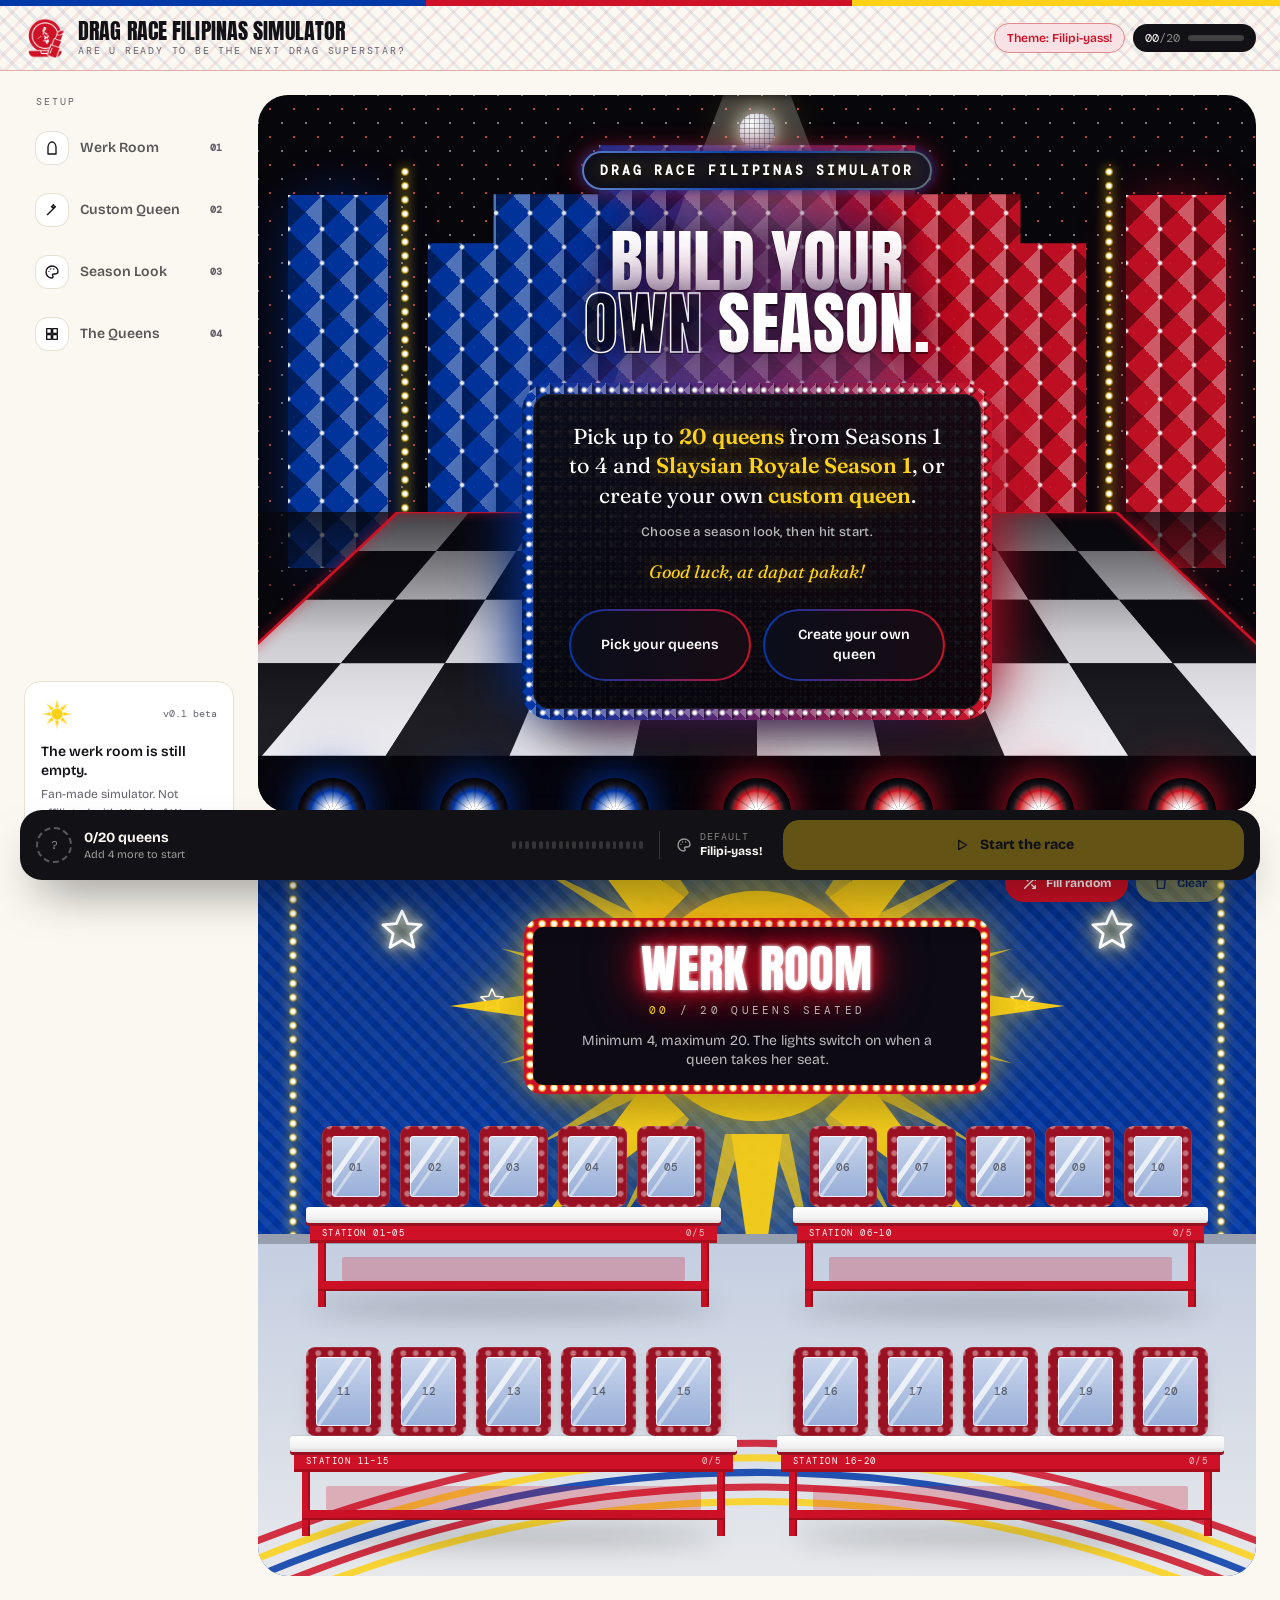
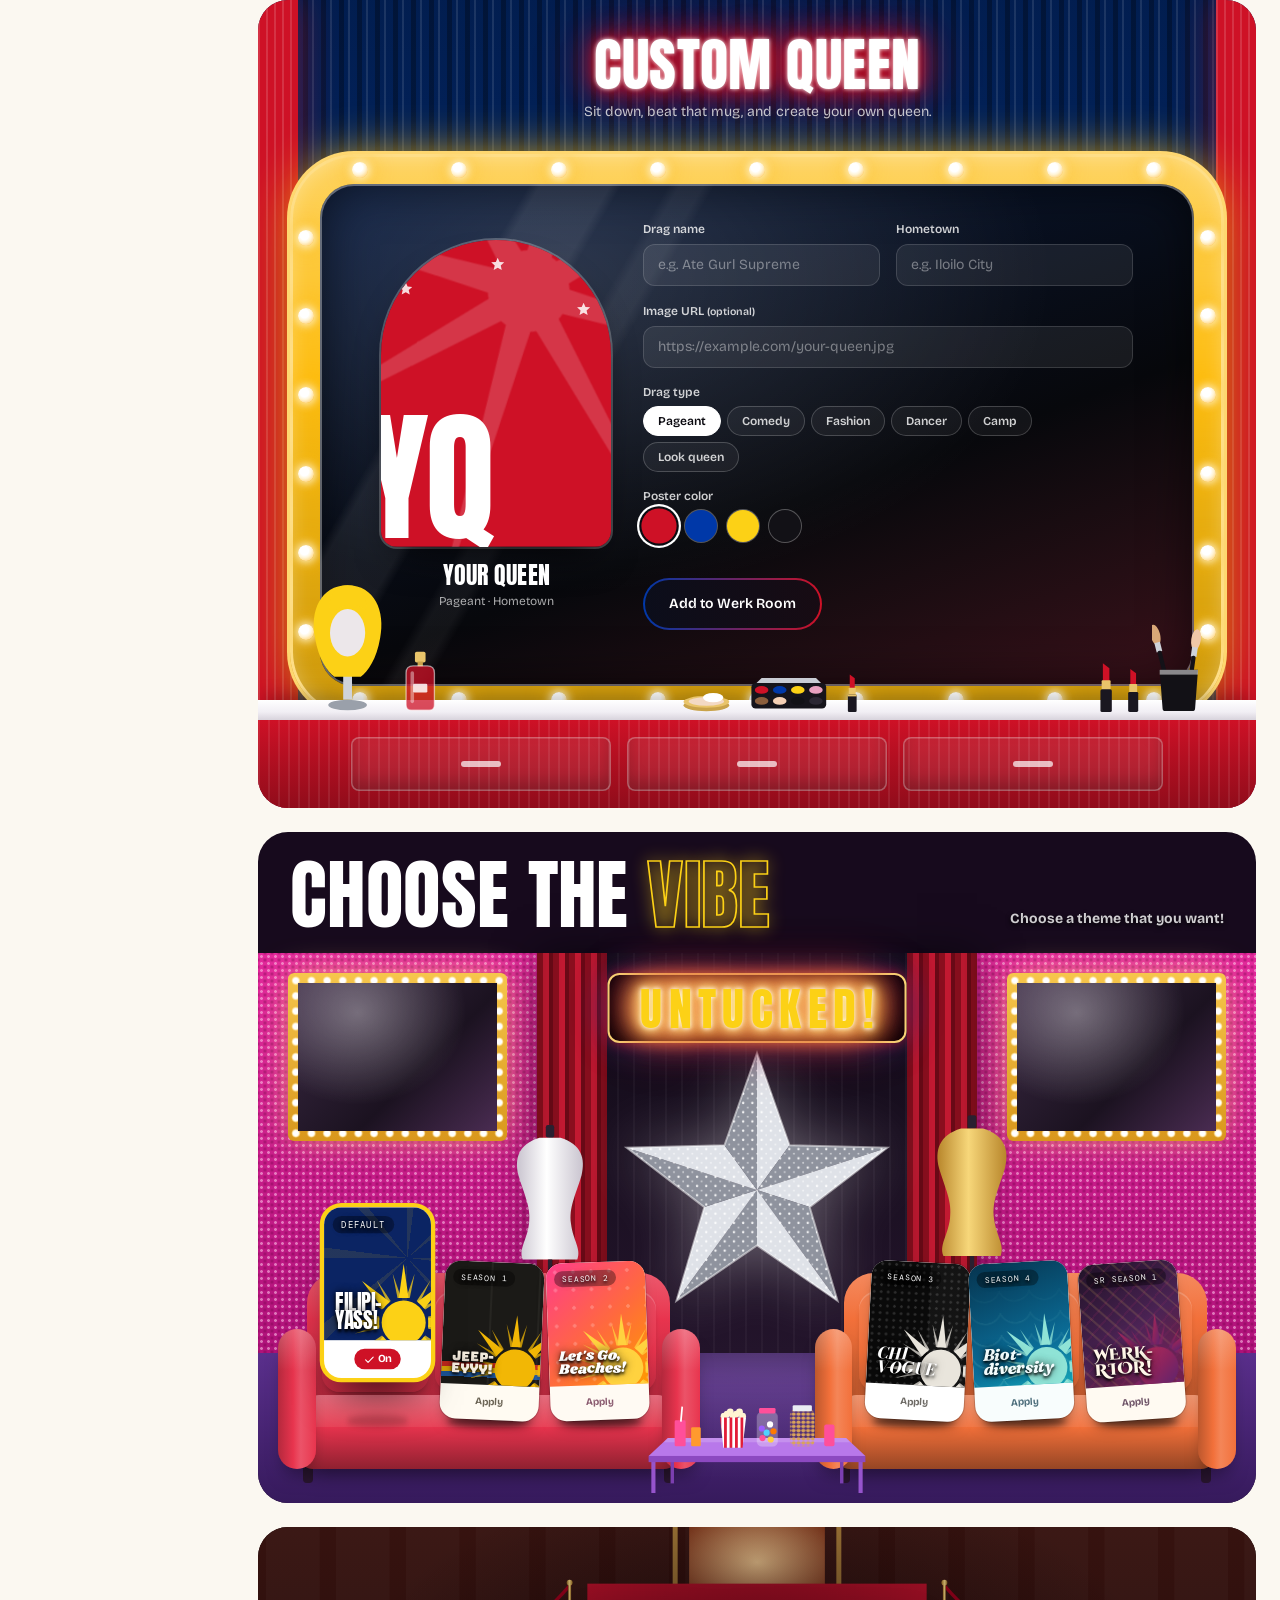
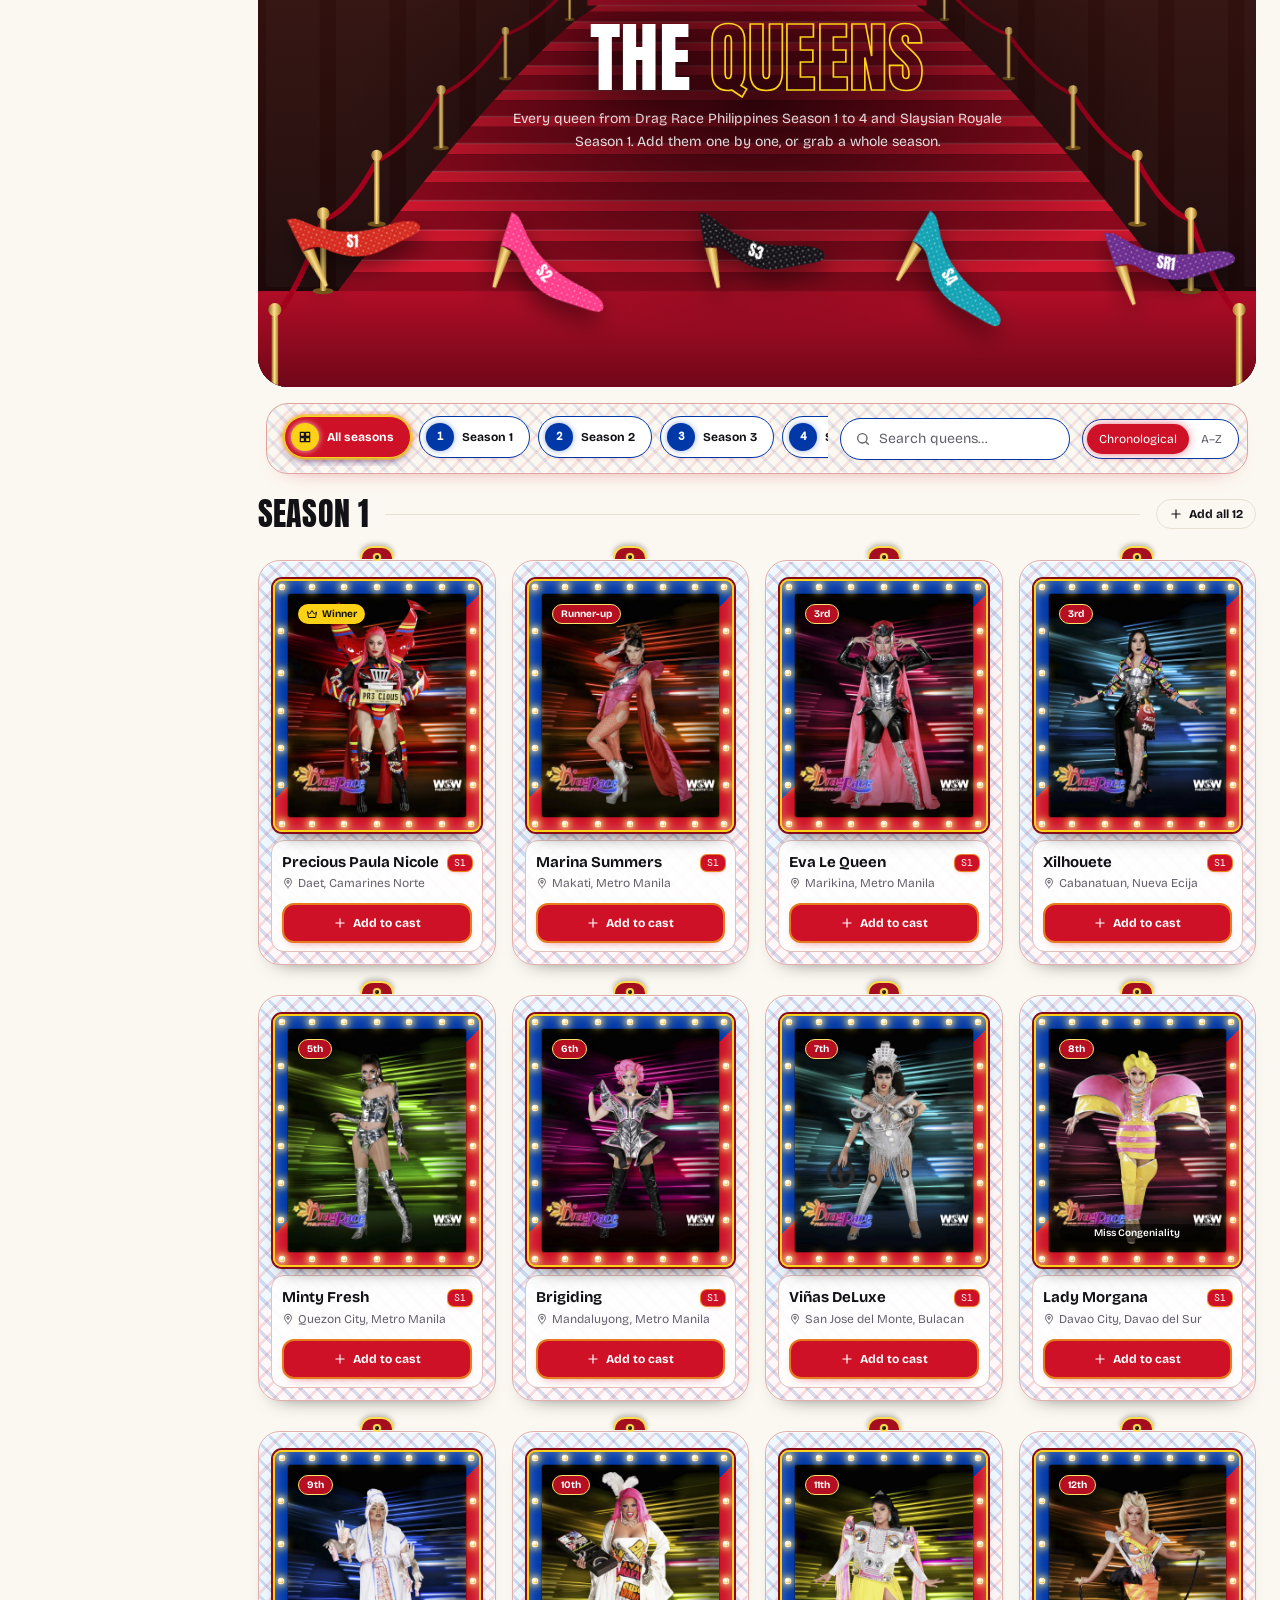
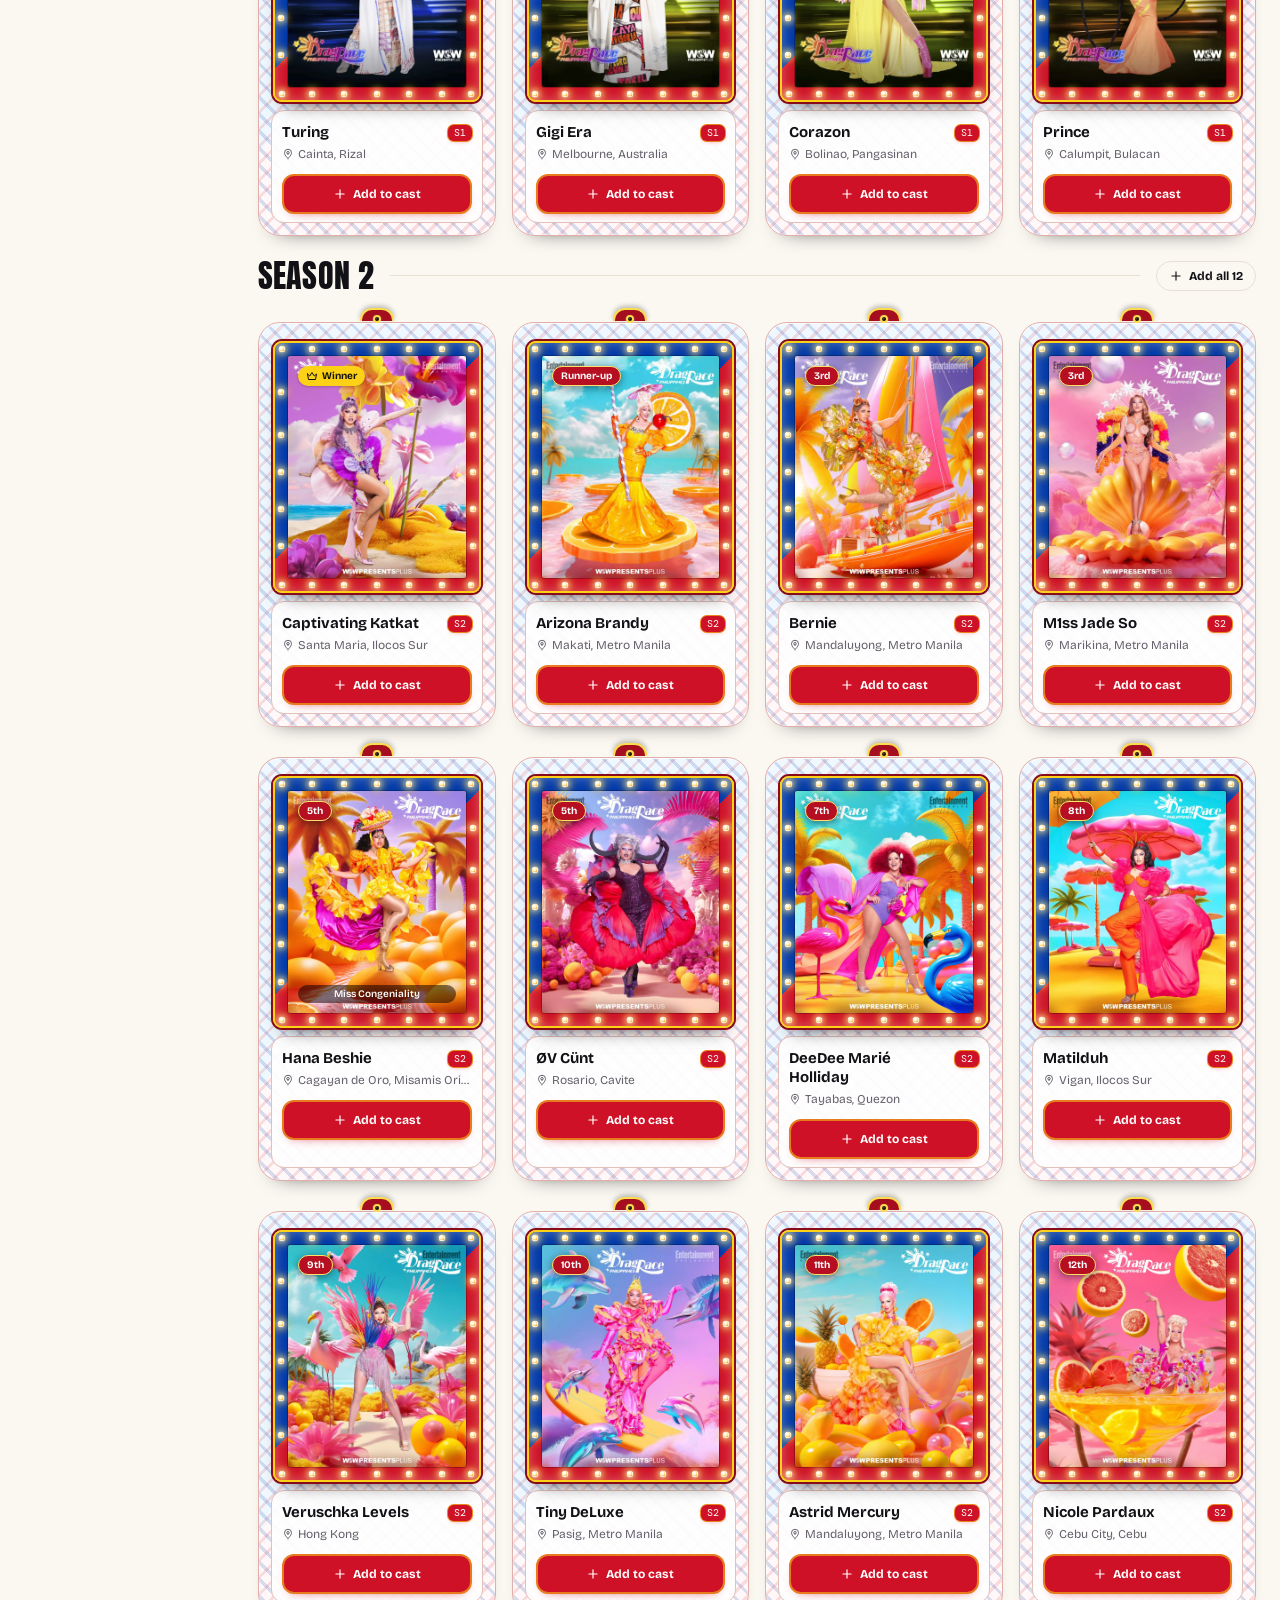
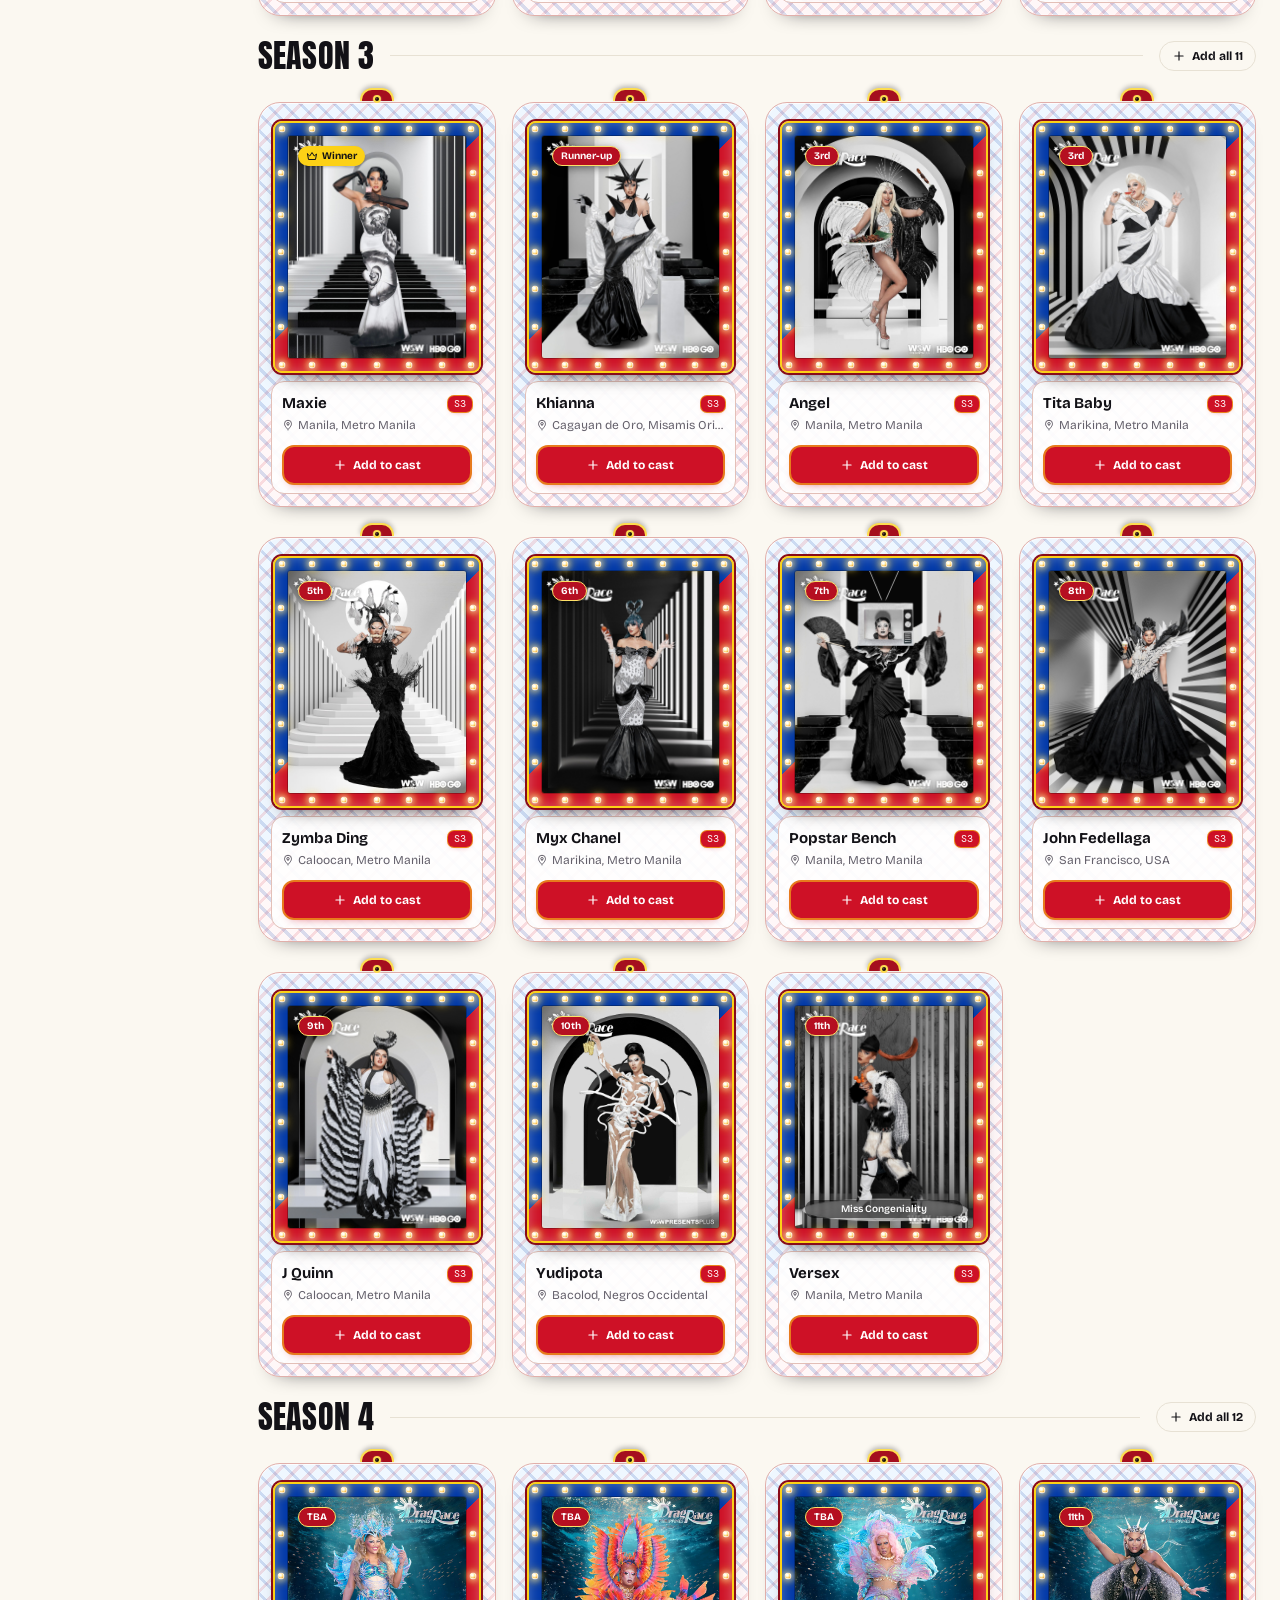
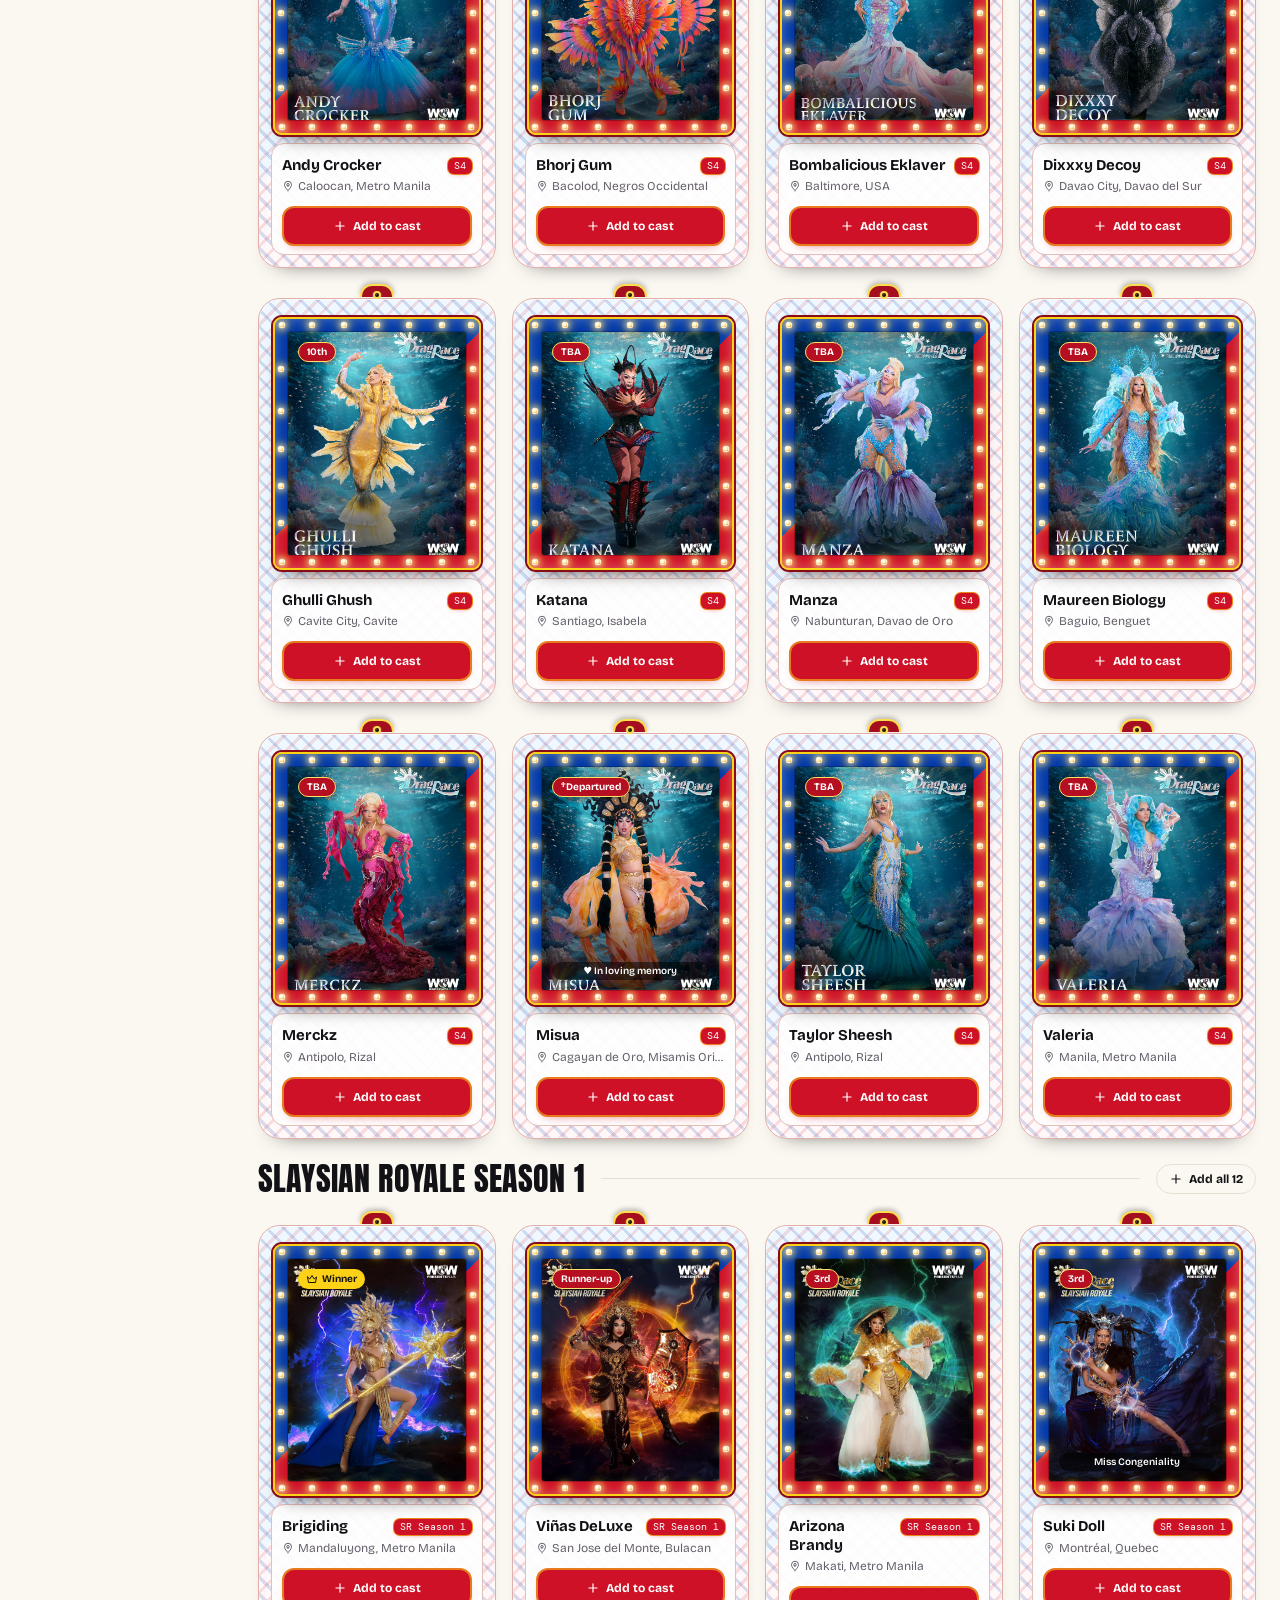
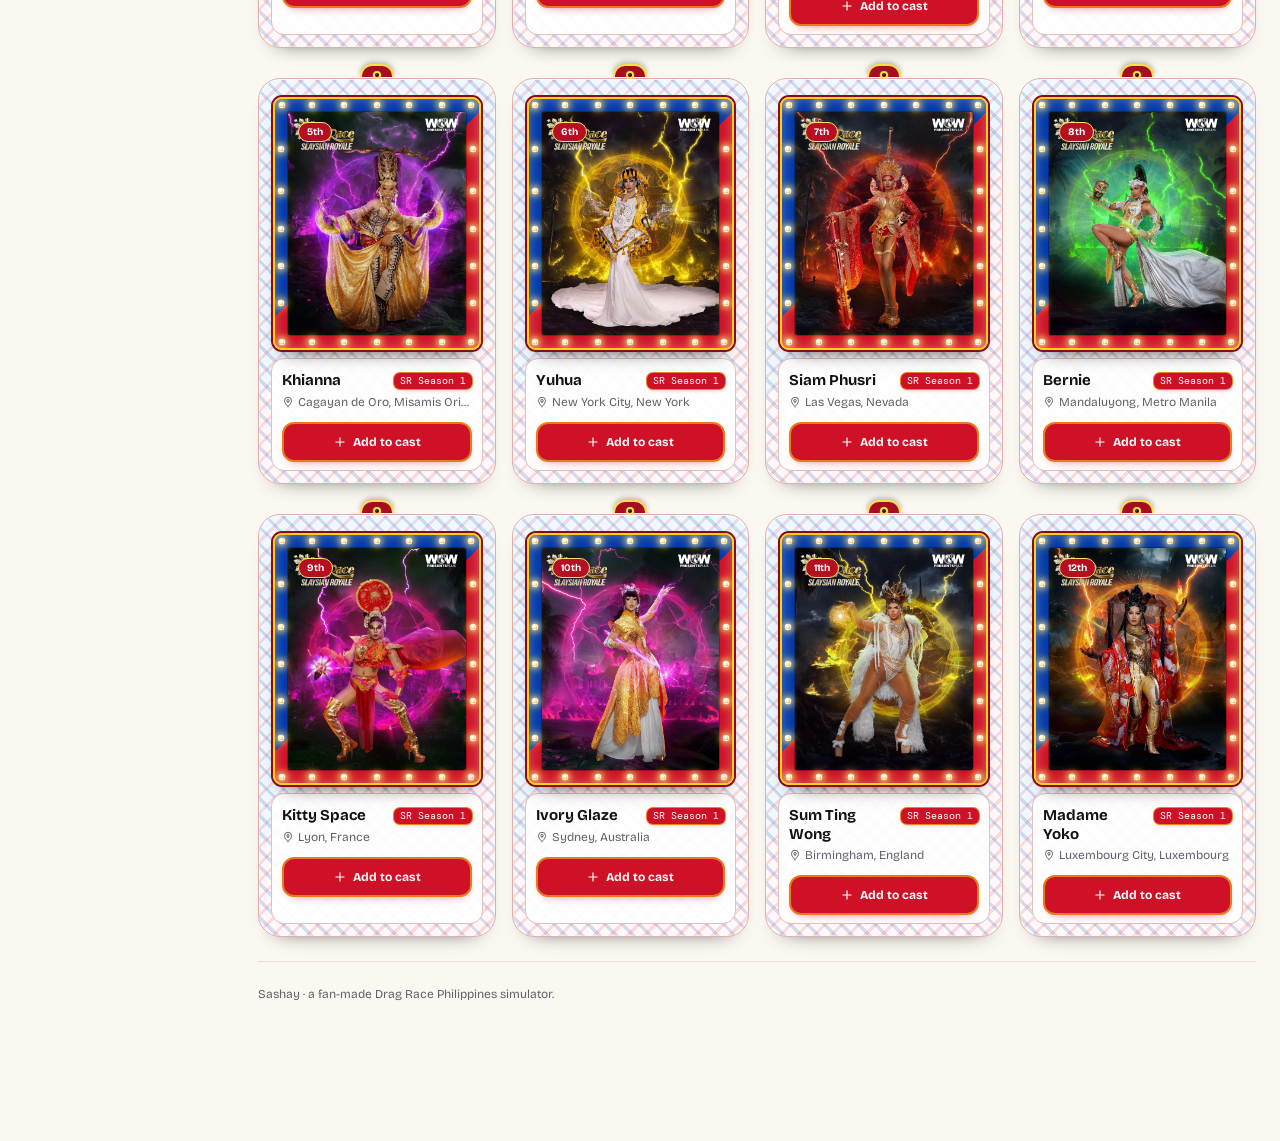
==== commit a566afd1: "add slaysian royale s1" ====
--- a/ACT002/index.html
+++ b/ACT002/index.html
@@ -6,7 +6,7 @@
     <title>Drag Race Filipinas Simulator</title>
     <link rel="preconnect" href="https://fonts.googleapis.com" />
     <link rel="preconnect" href="https://fonts.gstatic.com" crossorigin />
-    <link rel="stylesheet" href="https://fonts.googleapis.com/css2?family=Anton&family=Bodoni+Moda:ital,opsz,wght@0,6..96,400..900;1,6..96,400..900&family=Bricolage+Grotesque:opsz,wght@12..96,300..800&family=Bungee&family=DM+Mono:wght@400;500&family=Fraunces:ital,opsz,wght@0,9..144,500..900;1,9..144,500..900&family=Shrikhand&display=swap" />
+    <link rel="stylesheet" href="https://fonts.googleapis.com/css2?family=Anton&family=Bodoni+Moda:ital,opsz,wght@0,6..96,400..900;1,6..96,400..900&family=Bricolage+Grotesque:opsz,wght@12..96,300..800&family=Bungee&family=Cinzel+Decorative:wght@700;900&family=DM+Mono:wght@400;500&family=Fraunces:ital,opsz,wght@0,9..144,500..900;1,9..144,500..900&family=Shrikhand&display=swap" />
     <link rel="stylesheet" href="style.css" />
   </head>
   <body>
--- a/ACT002/style.css
+++ b/ACT002/style.css
@@ -4949,6 +4949,10 @@
     --panel-pattern-mask: linear-gradient(180deg, transparent 10%, #000 90%)
 }
 
+[data-theme=sr1] {
+    --panel-pattern: repeating-linear-gradient(45deg, #f4c95d24 0 2px, transparent 2px 11px), repeating-linear-gradient(-45deg, #9c286126 0 2px, transparent 2px 11px)
+}
+
 .werk-wall {
     background: repeating-linear-gradient(45deg, #ffffff12 0 7px, transparent 7px 14px), repeating-linear-gradient(-45deg, #00000014 0 7px, transparent 7px 14px), linear-gradient(180deg, color-mix(in srgb, var(--c2) 78%, var(--ink)) 0%, var(--c2) 55%)
 }
@@ -5041,7 +5045,8 @@
 
 [data-theme=s1] {
     --led-a: #d62b1f;
-    --led-b: #b3170f
+    --led-b: #b3170f;
+    --stage-neon: #f2b705
 }
 
 [data-theme=s3] {
@@ -5122,7 +5127,9 @@
 }
 
 @keyframes hero-kicker-spin {
-    to { transform: rotate(1turn) }
+    to {
+        transform: rotate(1turn)
+    }
 }
 
 .spotlight {
@@ -5152,6 +5159,11 @@
     --fl: var(--led-b)
 }
 
+[data-theme=s1] .front-light,
+[data-theme=s1] .front-light:nth-child(n+4) {
+    --fl: #f2b705
+}
+
 .stage-card {
     background: radial-gradient(circle, #ffffff0f 0 .7px, transparent 1.2px) 0 0 / 5px 5px padding-box, linear-gradient(180deg, #0a0910ed, #050409f5) padding-box, radial-gradient(circle, #fff 0 1.6px, #ffffff73 2.6px, transparent 3.8px) 0 0 / 14px 14px round border-box, conic-gradient(from 45deg, #ffffff4d 0 25%, transparent 0 50%, #0006 0 75%, transparent 0) 0 0 / 14px 14px border-box, linear-gradient(90deg, var(--led-a), var(--led-b)) border-box;
     box-shadow: -26px 0 60px -22px var(--led-a), 26px 0 60px -22px var(--led-b), 0 34px 60px -24px #000000e6, inset 0 0 0 1px #ffffff1a;
@@ -5195,19 +5207,65 @@
 
 .vanity-frame {
     background: linear-gradient(180deg, #ffffff59, transparent 40%, #0003), var(--vanity-gold);
-    box-shadow: 0 0 0 3px color-mix(in srgb, var(--vanity-gold) 60%, #fff), 0 0 50px -6px var(--vanity-gold), 0 30px 50px -24px #000c, inset 0 0 0 3px color-mix(in srgb, var(--vanity-gold) 50%, #fff), inset 0 0 22px #ffffff59
+    box-shadow: 0 0 0 3px color-mix(in srgb, var(--vanity-gold) 60%, #fff), 0 0 50px -6px var(--vanity-gold), 0 30px 50px -24px #000c, inset 0 0 0 3px color-mix(in srgb, var(--vanity-gold) 50%, #fff), inset 0 0 22px #ffffff59;
+    overflow: hidden;
+    isolation: isolate
 }
 
 .vanity-bulb {
     pointer-events: none;
-    width: 16px;
-    height: 16px;
+    width: clamp(9px, 1.55vw, 16px);
+    height: clamp(9px, 1.55vw, 16px);
     box-shadow: 0 0 8px 2px #fff4d6e6, 0 0 22px 4px color-mix(in srgb, var(--vanity-gold) 70%, transparent);
     background: radial-gradient(circle at 40% 35%, #fff 0 30%, #fff4d6 50%, #ffd98a 75%, #e8a93a 100%);
     border-radius: 9999px;
     position: absolute
 }
 
+.vanity-bulb-rail {
+    pointer-events: none;
+    position: absolute;
+    z-index: 0;
+    display: flex;
+    justify-content: space-between
+}
+
+.vanity-bulb-rail .vanity-bulb {
+    position: relative;
+    flex: none
+}
+
+.vanity-bulb-rail.is-top,
+.vanity-bulb-rail.is-bottom {
+    inset-inline: clamp(42px, 5vw, 62px);
+    height: clamp(9px, 1.55vw, 16px);
+    align-items: center
+}
+
+.vanity-bulb-rail.is-top {
+    top: clamp(6px, 1vw, 8px)
+}
+
+.vanity-bulb-rail.is-bottom {
+    bottom: clamp(6px, 1vw, 8px)
+}
+
+.vanity-bulb-rail.is-left,
+.vanity-bulb-rail.is-right {
+    inset-block: clamp(58px, 7vw, 76px);
+    width: clamp(9px, 1.55vw, 16px);
+    flex-direction: column;
+    align-items: center
+}
+
+.vanity-bulb-rail.is-left {
+    left: clamp(6px, 1vw, 8px)
+}
+
+.vanity-bulb-rail.is-right {
+    right: clamp(6px, 1vw, 8px)
+}
+
 @keyframes bulb-twinkle {
 
     0%,
@@ -5229,7 +5287,6 @@
     box-shadow: inset 0 0 0 2px #ffffff59, inset 0 0 50px #0009
 }
 
-/* Chic Vogue's black poster needs a visibly separate mirror surface. */
 [data-theme=s3] .vanity-frame {
     background: linear-gradient(135deg, #2c2c2f, #050506 48%, #19191c), #080809;
     box-shadow: 0 0 0 3px #e9e5dc, 0 0 22px #ffffff59, 0 30px 50px -24px #000c, inset 0 0 0 3px #000
@@ -5244,8 +5301,15 @@
     box-shadow: 0 20px 40px -18px #000, 0 0 0 3px #f7f4ee, 0 0 20px #ffffff73
 }
 
-/* The lower-left wig's outer shell must stay distinct in Chic Vogue. */
+
 [data-theme=s3] .prop-wig path {
+    display: block;
+    fill: #0a0a0a;
+    stroke: #e9e5dc;
+    stroke-width: .75px
+}
+
+[data-theme=s3] .prop-wig path:last-of-type {
     display: none
 }
 
@@ -5355,16 +5419,14 @@
     animation: 4s ease-out infinite carpet-flash
 }
 
-/* Static renderer: keep the three set pieces in sync with the selected look. */
 [data-theme=s1] .lounge-curtain {
-    background: repeating-linear-gradient(90deg, #8b1b16 0 6px, #d62b1f 6px 12px, #53110f 12px 16px)
+    background: repeating-linear-gradient(90deg, #9a6500 0 6px, #f2b705 6px 12px, #624000 12px 16px)
 }
 
 [data-theme=s2] .lounge-curtain {
     background: repeating-linear-gradient(90deg, #c21f63 0 6px, #ff3d8b 6px 12px, #74113d 12px 16px)
 }
 
-/* The footlights under the hero follow Summer Sizzle's hot-pink palette. */
 [data-theme=s2] .front-light,
 [data-theme=s2] .front-light:nth-child(n+4) {
     --fl: #ff3d8b
@@ -5378,40 +5440,116 @@
     background: repeating-linear-gradient(90deg, #075676 0 6px, #13a3b5 6px 12px, #043448 12px 16px)
 }
 
-[data-theme=s1] .led-letters { filter: drop-shadow(0 0 3px #f2b705) drop-shadow(0 0 10px #d62b1f) }
-[data-theme=s2] .led-letters { filter: drop-shadow(0 0 3px #ffd23f) drop-shadow(0 0 10px #ff3d8b) }
-[data-theme=s3] .led-letters { filter: drop-shadow(0 0 3px #fff) drop-shadow(0 0 10px #ffffffa6) }
-[data-theme=s4] .led-letters { filter: drop-shadow(0 0 3px #8fe3d6) drop-shadow(0 0 10px #13a3b5) }
-
-[data-theme=s1] .glitter-star { filter: drop-shadow(0 0 30px #f2b70588) }
-[data-theme=s2] .glitter-star { filter: hue-rotate(310deg) saturate(1.35) drop-shadow(0 0 30px #ff3d8b88) }
-[data-theme=s3] .glitter-star { filter: grayscale(1) contrast(1.18) drop-shadow(0 0 30px #ffffff80) }
-[data-theme=s4] .glitter-star { filter: hue-rotate(145deg) saturate(1.25) drop-shadow(0 0 30px #13a3b588) }
-
-[data-theme=s1] .carpet-set { filter: saturate(1.18) hue-rotate(-8deg) }
-
-/* Summer Sizzle needs a warm pink carpet, rather than a generic hue shift.
-   The brighter outline is deliberately kept lighter than the carpet so the
-   "Queens" title remains legible at every breakpoint. */
-[data-theme=s2] .carpet-set { filter: hue-rotate(344deg) saturate(1.42) brightness(1.03) }
+[data-theme=s1] .led-letters {
+    filter: drop-shadow(0 0 3px #f2b705) drop-shadow(0 0 10px #d62b1f)
+}
+
+[data-theme=s2] .led-letters {
+    filter: drop-shadow(0 0 3px #ffd23f) drop-shadow(0 0 10px #ff3d8b)
+}
+
+[data-theme=s3] .led-letters {
+    filter: drop-shadow(0 0 3px #fff) drop-shadow(0 0 10px #ffffffa6)
+}
+
+[data-theme=s4] .led-letters {
+    filter: drop-shadow(0 0 3px #8fe3d6) drop-shadow(0 0 10px #13a3b5)
+}
+
+[data-theme=s1] .glitter-star {
+    filter: drop-shadow(0 0 30px #f2b70588)
+}
+
+[data-theme=s2] .glitter-star {
+    filter: hue-rotate(310deg) saturate(1.35) drop-shadow(0 0 30px #ff3d8b88)
+}
+
+[data-theme=s3] .glitter-star {
+    filter: grayscale(1) contrast(1.18) drop-shadow(0 0 30px #ffffff80)
+}
+
+[data-theme=s4] .glitter-star {
+    filter: hue-rotate(145deg) saturate(1.25) drop-shadow(0 0 30px #13a3b588)
+}
+
+[data-theme=s1] .carpet-set {
+    filter: saturate(1.18)
+}
+
+[data-theme=s1] .carpet-set {
+    --carpet-floor-a: #fbd13b;
+    --carpet-floor-b: #a86d00;
+    --carpet-step-a: #fbd13b;
+    --carpet-step-b: #a86d00;
+    --carpet-landing: #f2b705
+}
+
+[data-theme=s1] .carpet-title .text-c3 {
+    color: #ff2b1c;
+    -webkit-text-stroke-color: #ff2b1c;
+    filter: drop-shadow(0 2px 5px #7a0c05) drop-shadow(0 0 8px #ff2b1c99)
+}
+
+[data-theme=s2] .carpet-set {
+    filter: hue-rotate(344deg) saturate(1.42) brightness(1.03)
+}
+
 [data-theme=s2] .carpet-title .text-c3 {
     color: #ffe1ef;
     -webkit-text-stroke-color: #ffe1ef;
     filter: drop-shadow(0 2px 5px #5a0928)
 }
-[data-theme=s2] .carpet-lede { color: #fff5fa; text-shadow: 0 2px 4px #5a0928 }
-
-[data-theme=s3] .carpet-set { filter: grayscale(1) contrast(1.22) }
-
-/* Sirena Blue uses a deep royal/ocean blue—not cyan—so the pale aqua outline
-   and the white explanatory copy keep a strong contrast against the scene. */
-[data-theme=s4] .carpet-set { filter: hue-rotate(210deg) saturate(1.2) brightness(.82) }
+
+[data-theme=s2] .carpet-lede {
+    color: #fff5fa;
+    text-shadow: 0 2px 4px #5a0928
+}
+
+[data-theme=s3] .carpet-set {
+    filter: grayscale(1) contrast(1.22)
+}
+
+[data-theme=s4] .carpet-set {
+    filter: hue-rotate(210deg) saturate(1.2) brightness(.82)
+}
+
 [data-theme=s4] .carpet-title .text-c3 {
     color: #aaf5ff;
     -webkit-text-stroke-color: #aaf5ff;
     filter: drop-shadow(0 2px 5px #001f4d)
 }
-[data-theme=s4] .carpet-lede { color: #f1fdff; text-shadow: 0 2px 4px #001f4d }
+
+[data-theme=s4] .carpet-lede {
+    color: #f1fdff;
+    text-shadow: 0 2px 4px #001f4d
+}
+
+[data-theme=sr1] .carpet {
+    background: #645394
+}
+
+[data-theme=sr1] .carpet-set {
+    filter: hue-rotate(250deg) saturate(.80) brightness(.80)
+}
+
+[data-theme=sr1] .carpet-vignette {
+    background: radial-gradient(at 50% 38%, #17112ab8, #0000 58%)
+}
+
+[data-theme=sr1] .carpet-title .text-c3 {
+    color: #c77dff;
+    -webkit-text-stroke-color: #c77dff;
+    filter: drop-shadow(0 2px 5px #2a0c50) drop-shadow(0 0 8px #a94dff99)
+}
+
+[data-theme=sr1] .carpet-lede {
+    color: #f1e6ff;
+    text-shadow: 0 2px 4px #280b52
+}
+
+[data-theme=sr1] .heels {
+    background: linear-gradient(180deg, transparent, #32105b26)
+}
 
 @keyframes heel-drop {
     0% {
@@ -5727,18 +5865,22 @@
 }
 
 .topbar {
-    border-bottom: 1px solid var(--line);
-    background: color-mix(in srgb, var(--bg) 85%, transparent);
-    -webkit-backdrop-filter: blur(12px)
+    z-index: 1020;
+    border-bottom: 1px solid color-mix(in srgb, var(--c1) 26%, var(--line));
+    background: repeating-linear-gradient(45deg, color-mix(in srgb, var(--c1) 8%, transparent) 0 2px, transparent 2px 12px), repeating-linear-gradient(-45deg, color-mix(in srgb, var(--c2) 7%, transparent) 0 2px, transparent 2px 12px), color-mix(in srgb, var(--bg) 91%, transparent);
+    transition: width .35s ease, margin .35s ease, border-radius .35s ease, box-shadow .35s ease, border-color .35s ease, background-color .35s ease;
+    -webkit-backdrop-filter: blur(12px);
+    backdrop-filter: blur(12px)
 }
 
 .topbar .stripe {
-    height: 6px
+    height: 6px;
+    transition: height .35s ease, opacity .2s ease
 }
 
 .topbar-inner {
     max-width: 1440px;
-    height: 64px;
+    height: clamp(54px, 7vw, 64px);
     padding-inline: clamp(16px, var(--from-lg), 24px);
     align-items: center;
     gap: 1rem;
@@ -5746,37 +5888,76 @@
     display: flex
 }
 
+.topbar.is-compact {
+    top: 14px;
+    border: 1px solid color-mix(in srgb, var(--c1) 40%, var(--line));
+    border-radius: 999px;
+    width: min(calc(100% - 24px), 1180px);
+    margin: 0 auto;
+    box-shadow: 0 14px 28px -20px var(--ink), inset 0 1px #fff8
+}
+
+.topbar.is-compact .stripe {
+    opacity: 0;
+    height: 0
+}
+
+[data-theme=flag] .topbar {
+    background: repeating-linear-gradient(45deg, #0038a814 0 3px, transparent 3px 12px), repeating-linear-gradient(-45deg, #ce112614 0 3px, transparent 3px 12px), color-mix(in srgb, #fbf8f1 92%, transparent)
+}
+
+[data-theme=s1] .topbar {
+    background: repeating-linear-gradient(90deg, #d62b1f1a 0 16px, #f2b7051a 16px 32px, #1d5ba81a 32px 48px, #2f8f461a 48px 64px), #f3ebdd
+}
+
+[data-theme=s2] .topbar {
+    background: radial-gradient(#ff3d8b2b 1.2px, transparent 1.8px) 0 0/12px 12px, radial-gradient(#ffd23f26 1.2px, transparent 1.8px) 6px 6px/12px 12px, #fff3e4
+}
+
+[data-theme=s3] .topbar {
+    background: linear-gradient(45deg, #0a0a0a0b 25%, transparent 25% 75%, #0a0a0a0b 75%) 0 0/14px 14px, #efede8
+}
+
+[data-theme=s4] .topbar {
+    background: radial-gradient(ellipse at 50% 115%, #13a3b530 0 32%, transparent 33%) 0 0/30px 18px, radial-gradient(ellipse at 50% 115%, #0b6e9928 0 32%, transparent 33%) 15px 9px/30px 18px, #e9f4f5
+}
+
 .brand {
     align-items: center;
     gap: 12px;
+    min-width: 0;
     display: flex
 }
 
+.brand>span:last-child {
+    min-width: 0
+}
+
 .brand-mark {
-    background: var(--c2);
-    width: 40px;
-    height: 40px;
-    color: var(--c3);
-    border-radius: 12px;
-    place-items: center;
-    display: grid;
-    box-shadow: inset 0 -3px #0000002e
-}
-
-.brand-sun {
-    width: 28px;
-    height: 28px;
-    transition: rotate .7s
-}
-
-.brand:hover .brand-sun {
-    rotate: 90deg
+    width: 42px;
+    height: 42px;
+    flex: none;
+    background-color: var(--c1);
+    mask: url("assets/dragph.png") center / contain no-repeat;
+    -webkit-mask: url("assets/dragph.png") center / contain no-repeat;
+    transition: background-color .35s ease, transform .35s ease
+}
+
+.brand:hover .brand-mark {
+    transform: scale(1.06)
+}
+
+[data-theme=s1] .brand-mark {
+    background-color: #f2b705
 }
 
 .brand-name {
-    font-size: 22px;
+    text-overflow: ellipsis;
+    white-space: nowrap;
+    font-size: clamp(15px, 2vw, 22px);
     line-height: 1;
-    display: block
+    display: block;
+    overflow: hidden
 }
 
 .brand-sub {
@@ -5785,20 +5966,32 @@
     text-transform: uppercase;
     color: var(--muted);
     margin-top: 4px;
-    font-size: 10px;
+    text-overflow: ellipsis;
+    white-space: nowrap;
+    font-size: clamp(8px, .9vw, 10px);
     line-height: 1;
-    display: block
+    display: block;
+    overflow: hidden
 }
 
 .theme-chip {
-    border: 1px solid var(--line);
-    background: var(--surface);
+    border: 1px solid color-mix(in srgb, var(--c1) 40%, var(--line));
+    background: color-mix(in srgb, var(--surface) 88%, var(--c1));
+    color: var(--c1);
     white-space: nowrap;
     border-radius: 999px;
     align-items: center;
     gap: 8px;
     padding: 6px 12px;
-    display: flex
+    display: flex;
+    box-shadow: 0 0 12px -8px var(--c1)
+}
+
+[data-theme=s1] .theme-chip {
+    color: #f2b705;
+    border-color: #f2b70599;
+    background: #1b1a17;
+    box-shadow: 0 0 12px -7px #f2b705
 }
 
 .swatches {
@@ -6187,10 +6380,50 @@
     position: relative
 }
 
+.werk-head>.d-flex {
+    margin-left: auto
+}
+
 .werk-blurb {
     opacity: .85;
     max-width: 15rem;
     line-height: 1.375
+}
+
+.werk-sign-blurb {
+    max-width: 23rem;
+    color: #ffffffd9;
+    margin: 12px auto 0
+}
+
+.werk-action.is-random {
+    --bs-btn-color: var(--on-c1);
+    --bs-btn-bg: var(--c1);
+    --bs-btn-border-color: var(--c1);
+    --bs-btn-hover-color: var(--on-c1);
+    --bs-btn-hover-bg: color-mix(in srgb, var(--c1) 82%, #000);
+    --bs-btn-hover-border-color: var(--c1);
+    --bs-btn-active-color: var(--on-c1);
+    --bs-btn-active-bg: color-mix(in srgb, var(--c1) 70%, #000);
+    --bs-btn-active-border-color: var(--c1);
+    --bs-btn-disabled-color: var(--on-c1);
+    --bs-btn-disabled-bg: var(--c1);
+    --bs-btn-disabled-border-color: var(--c1)
+}
+
+.werk-action.is-clear {
+    --bs-btn-color: var(--on-c3);
+    --bs-btn-bg: var(--c3);
+    --bs-btn-border-color: var(--c3);
+    --bs-btn-hover-color: var(--on-c3);
+    --bs-btn-hover-bg: color-mix(in srgb, var(--c3) 82%, #000);
+    --bs-btn-hover-border-color: var(--c3);
+    --bs-btn-active-color: var(--on-c3);
+    --bs-btn-active-bg: color-mix(in srgb, var(--c3) 70%, #000);
+    --bs-btn-active-border-color: var(--c3);
+    --bs-btn-disabled-color: var(--on-c3);
+    --bs-btn-disabled-bg: var(--c3);
+    --bs-btn-disabled-border-color: var(--c3)
 }
 
 .werk-sign {
@@ -6501,7 +6734,8 @@
 }
 
 .vanity-glass {
-    overflow: hidden
+    overflow: hidden;
+    z-index: 1
 }
 
 .vanity-sheen {
@@ -6551,6 +6785,10 @@
     grid-template-columns: repeat(auto-fit, minmax(min(100%, 180px), 1fr));
     gap: 16px;
     display: grid
+}
+
+.vanity-image-url {
+    grid-column: 1/-1
 }
 
 .vanity-label {
@@ -6901,7 +7139,7 @@
 }
 
 .sofa-cards {
-    z-index: 10;
+    z-index: 30;
     justify-content: center;
     align-items: flex-end;
     gap: 4%;
@@ -7044,7 +7282,6 @@
     right: 8px
 }
 
-/* Both labels stay readable over the sun rays, dots, and every card theme. */
 .lounge-card-season,
 .lounge-card-name {
     text-shadow: 0 2px 3px #000, 0 0 8px #000000bf
@@ -7143,7 +7380,6 @@
     transform: scale(1.05)
 }
 
-/* The shoe remains themed; only its edge/light bloom turns white as feedback. */
 .heel:hover .heel-art,
 .heel:focus-visible .heel-art,
 .heel:active .heel-art,
@@ -7174,30 +7410,35 @@
 
 .library-controls {
     z-index: 30;
-    background: color-mix(in srgb, var(--bg) 90%, transparent);
+    background: linear-gradient(90deg, color-mix(in srgb, var(--bg) 94%, var(--c1) 6%), color-mix(in srgb, var(--bg) 89%, var(--c2) 11%), color-mix(in srgb, var(--bg) 94%, var(--c1) 6%));
+    border: 1px solid color-mix(in srgb, var(--c1) 30%, var(--line));
+    box-shadow: 0 10px 24px -22px var(--c1), inset 0 -1px 0 #fff4;
     -webkit-backdrop-filter: blur(12px);
     flex-wrap: wrap;
     align-items: center;
-    gap: 12px;
-    margin: 16px -8px 0;
-    padding: 12px 8px;
+    gap: clamp(7px, 1vw, 12px);
+    border-radius: 22px;
+    margin: 16px 8px 0;
+    padding: 7px 8px;
     display: flex;
     position: sticky;
-    top: 70px
+    top: calc(70px + clamp(8px, 1vw, 14px))
 }
 
 .filter-scroller {
     scrollbar-width: none;
-    flex: 320px;
+    flex: 1 1 min(100%, 320px);
     gap: 8px;
     min-width: 0;
+    padding: 5px 9px 8px;
+    scroll-padding-inline: 9px;
     display: flex;
     overflow-x: auto
 }
 
 .filter-chip {
-    border: 1px solid var(--line);
-    background: var(--surface);
+    border: 1px solid color-mix(in srgb, var(--c1) 24%, var(--line));
+    background: color-mix(in srgb, var(--surface) 92%, var(--c1) 8%);
     text-align: left;
     color: var(--ink);
     border-radius: 999px;
@@ -7208,7 +7449,8 @@
     font-size: .75rem;
     font-weight: 700;
     line-height: 1.25;
-    transition: all .15s;
+    box-shadow: inset 0 1px 0 #fffc, 0 3px 8px -8px var(--c1);
+    transition: translate .15s, box-shadow .2s, background .2s, border-color .2s;
     display: flex
 }
 
@@ -7219,13 +7461,16 @@
 .filter-chip.is-on {
     background: var(--c1);
     color: var(--on-c1);
-    box-shadow: 0 8px 20px -10px var(--c1);
-    border-color: #0000
+    box-shadow: 0 0 0 2px color-mix(in srgb, var(--c3) 70%, transparent), 0 0 6px color-mix(in srgb, var(--c1) 75%, transparent), 0 7px 12px -8px var(--c1);
+    border-color: color-mix(in srgb, var(--c3) 80%, var(--c1))
 }
 
 .filter-chip-badge {
     width: 28px;
     height: 28px;
+    color: var(--on-c1);
+    background: var(--c1);
+    box-shadow: 0 0 10px -3px var(--c1), inset 0 1px 0 #fff8;
     font-family: var(--bs-font-monospace);
     border-radius: 50%;
     place-items: center;
@@ -7233,6 +7478,12 @@
     display: grid
 }
 
+.filter-chip.is-on .filter-chip-badge {
+    color: var(--c1);
+    background: var(--on-c1);
+    box-shadow: 0 0 6px color-mix(in srgb, var(--on-c1) 75%, transparent)
+}
+
 .filter-chip-sub {
     color: var(--muted);
     font-size: 10px;
@@ -7246,24 +7497,27 @@
 }
 
 .search-pill {
-    border: 1px solid var(--line);
-    background: var(--surface);
+    border: 1px solid color-mix(in srgb, var(--c1) 24%, var(--line));
+    background: color-mix(in srgb, var(--surface) 94%, var(--c1) 6%);
     color: var(--muted);
     border-radius: 999px;
-    flex: none;
+    flex: 0 1 clamp(12rem, 18vw, 16rem);
+    min-width: 0;
     align-items: center;
     gap: 8px;
     padding: 10px 14px;
-    transition: border-color .15s;
+    box-shadow: inset 0 1px 0 #fffc, 0 4px 12px -12px var(--c1);
+    transition: border-color .15s, box-shadow .15s;
     display: flex
 }
 
 .search-pill:focus-within {
-    border-color: var(--ink)
+    border-color: var(--c1);
+    box-shadow: 0 0 0 2px color-mix(in srgb, var(--c3) 50%, transparent), 0 0 16px -5px var(--c1)
 }
 
 .search-input {
-    width: 8rem;
+    width: clamp(7rem, 12vw, 10rem);
     color: var(--ink);
     background: 0 0;
     border: 0;
@@ -7278,10 +7532,12 @@
 }
 
 .sort-toggle {
-    border: 1px solid var(--line);
-    background: var(--surface);
+    border: 1px solid color-mix(in srgb, var(--c1) 24%, var(--line));
+    background: color-mix(in srgb, var(--surface) 94%, var(--c1) 6%);
+    box-shadow: inset 0 1px 0 #fffc, 0 4px 12px -12px var(--c1);
     border-radius: 999px;
     padding: 4px;
+    flex: 0 1 auto;
     font-size: .75rem;
     font-weight: 700;
     display: flex
@@ -7299,8 +7555,9 @@
 }
 
 .sort-toggle button.is-on {
-    background: var(--ink);
-    color: var(--bg)
+    background: var(--c1);
+    color: var(--on-c1);
+    box-shadow: 0 0 12px -3px var(--c1)
 }
 
 .library-empty {
@@ -7345,24 +7602,318 @@
 }
 
 .queen-card {
-    border: 1px solid var(--line);
-    background: var(--surface);
+    border: 1px solid color-mix(in srgb, var(--c1) 24%, var(--line));
+    background: repeating-linear-gradient(45deg, color-mix(in srgb, var(--c1) 24%, transparent) 0 3px, transparent 3px 10px), repeating-linear-gradient(-45deg, color-mix(in srgb, var(--c2) 18%, transparent) 0 3px, transparent 3px 10px), color-mix(in srgb, var(--c3) 30%, var(--surface));
     border-radius: 22px;
     flex-direction: column;
+    margin-top: 14px;
     padding: 10px;
     transition: all .3s;
     display: flex;
-    position: relative
+    position: relative;
+    box-shadow: inset 0 1px #fffb, inset 0 0 0 1px #ffffff40, 0 12px 22px -20px var(--ink)
+}
+
+.queen-card:before {
+    content: "";
+    background: color-mix(in srgb, var(--c1) 80%, #000);
+    border: 2px solid color-mix(in srgb, var(--c3) 75%, #fff);
+    border-bottom: 0;
+    border-radius: 12px 12px 0 0;
+    width: 34px;
+    height: 13px;
+    position: absolute;
+    z-index: 2;
+    top: -15px;
+    left: calc(50% - 17px);
+    box-shadow: 0 -2px 5px #0004
+}
+
+.queen-card:after {
+    content: "";
+    background: radial-gradient(circle at 35% 30%, #ffffff59, #16130d 45%, #000 100%);
+    border: 2px solid color-mix(in srgb, var(--c3) 75%, #fff);
+    border-radius: 50%;
+    width: 8px;
+    height: 8px;
+    position: absolute;
+    z-index: 3;
+    top: -8px;
+    left: calc(50% - 4px);
+    box-shadow: inset 0 1px 2px #000c, 0 1px 2px #fff8
+}
+
+.queen-card-wall {
+    padding: 8px 4px 4px;
+    position: relative;
+}
+
+.queen-card-frame {
+    background: linear-gradient(135deg, color-mix(in srgb, var(--c3) 80%, #fff), var(--c1) 30%, color-mix(in srgb, var(--c1) 82%, #000));
+    border: 2px solid color-mix(in srgb, var(--c3) 75%, #fff);
+    border-radius: 9px;
+    padding: 12px;
+    isolation: isolate;
+    position: relative;
+    box-shadow: 0 0 0 2px color-mix(in srgb, var(--c1) 66%, #000), 0 12px 18px -12px #000c, inset 0 0 14px #fff5
+}
+
+.queen-card-frame:before {
+    display: none
+}
+
+.queen-card-bulbs {
+    pointer-events: none;
+    border-radius: 7px;
+    overflow: hidden;
+    position: absolute;
+    z-index: 2;
+    inset: 0
+}
+
+.queen-frame-bulb {
+    background: radial-gradient(circle at 35% 30%, #fff 0 22%, #fff9c7 36%, #ffc85c 65%, #c36d16 100%);
+    border: 1px solid #fff9;
+    border-radius: 50%;
+    width: 7px;
+    height: 7px;
+    box-shadow: 0 0 5px 2px #fff5, 0 0 10px 2px color-mix(in srgb, var(--c3) 75%, transparent);
+    position: absolute;
+    translate: -50% -50%
+}
+
+[data-theme=flag] .library-controls {
+    background: repeating-linear-gradient(45deg, #0038a817 0 3px, transparent 3px 12px), repeating-linear-gradient(-45deg, #ce112617 0 3px, transparent 3px 12px), #fbf8f1
+}
+
+[data-theme=s2] .library-controls {
+    background: radial-gradient(#ff3d8b35 1.3px, transparent 1.8px) 0 0/11px 11px, radial-gradient(#ffd23f2e 1.2px, transparent 1.7px) 5px 5px/11px 11px, #fff3e4
+}
+
+[data-theme=s3] .library-controls {
+    background: linear-gradient(45deg, #0a0a0a0d 25%, transparent 25% 75%, #0a0a0a0d 75%) 0 0/12px 12px, #efede8
+}
+
+[data-theme=s4] .library-controls {
+    background: radial-gradient(ellipse at 50% 115%, #13a3b536 0 32%, transparent 33%) 0 0/28px 17px, radial-gradient(ellipse at 50% 115%, #0b6e992b 0 32%, transparent 33%) 14px 8px/28px 17px, #e8f6f7
+}
+
+[data-theme=flag] .filter-chip,
+[data-theme=flag] .search-pill,
+[data-theme=flag] .sort-toggle {
+    background: #fff;
+    border-color: #0038a8
+}
+
+[data-theme=flag] .filter-chip-badge {
+    background: #0038a8;
+    color: #fff;
+    box-shadow: 0 0 9px -3px #0038a8
+}
+
+[data-theme=flag] .filter-chip.is-on,
+[data-theme=flag] .sort-toggle button.is-on {
+    background: #ce1126;
+    color: #fff;
+    border-color: #fcd116
+}
+
+[data-theme=flag] .filter-chip.is-on {
+    box-shadow: 0 0 0 2px #fcd11699, 0 0 8px #ce1126a6, 0 7px 12px -8px #0038a8
+}
+
+[data-theme=flag] .filter-chip.is-on .filter-chip-badge {
+    background: #fcd116;
+    color: #121116
+}
+
+[data-theme=flag] .search-pill:focus-within {
+    border-color: #ce1126;
+    box-shadow: 0 0 0 2px #fcd11680, 0 0 16px -5px #0038a8
+}
+
+[data-theme=s2] .filter-chip,
+[data-theme=s2] .search-pill,
+[data-theme=s2] .sort-toggle {
+    background: #fffaf3;
+    border-color: #ff7a00
+}
+
+[data-theme=s2] .filter-chip-badge {
+    background: #ff3d8b;
+    color: #fff;
+    box-shadow: 0 0 9px -3px #ff3d8b
+}
+
+[data-theme=s2] .filter-chip.is-on,
+[data-theme=s2] .sort-toggle button.is-on {
+    background: #ff7a00;
+    color: #fff;
+    border-color: #ffd23f
+}
+
+[data-theme=s2] .filter-chip.is-on {
+    box-shadow: 0 0 0 2px #ffd23f99, 0 0 8px #ff3d8ba6, 0 7px 12px -8px #ff7a00
+}
+
+[data-theme=s2] .filter-chip.is-on .filter-chip-badge {
+    background: #ffd23f;
+    color: #3b0f2b
+}
+
+[data-theme=s2] .search-pill:focus-within {
+    border-color: #ff3d8b;
+    box-shadow: 0 0 0 2px #ffd23f80, 0 0 16px -5px #ff3d8b
+}
+
+[data-theme=s3] .filter-chip,
+[data-theme=s3] .search-pill,
+[data-theme=s3] .sort-toggle {
+    background: #fff;
+    border-color: #3a3936
+}
+
+[data-theme=s3] .filter-chip-badge {
+    background: #0a0a0a;
+    color: #fff;
+    box-shadow: 0 0 9px -3px #0a0a0a
+}
+
+[data-theme=s3] .filter-chip.is-on,
+[data-theme=s3] .sort-toggle button.is-on {
+    background: #0a0a0a;
+    color: #fff;
+    border-color: #e9e5dc
+}
+
+[data-theme=s3] .filter-chip.is-on {
+    box-shadow: 0 0 0 2px #e9e5dc, 0 0 9px #0a0a0a80, 0 7px 12px -8px #0a0a0a
+}
+
+[data-theme=s3] .filter-chip.is-on .filter-chip-badge {
+    background: #e9e5dc;
+    color: #0a0a0a
+}
+
+[data-theme=s3] .search-pill:focus-within {
+    border-color: #0a0a0a;
+    box-shadow: 0 0 0 2px #e9e5dc, 0 0 16px -5px #0a0a0a
+}
+
+[data-theme=s4] .filter-chip,
+[data-theme=s4] .search-pill,
+[data-theme=s4] .sort-toggle {
+    background: #f5ffff;
+    border-color: #0b6e99
+}
+
+[data-theme=s4] .filter-chip-badge {
+    background: #0b6e99;
+    color: #fff;
+    box-shadow: 0 0 9px -3px #0b6e99
+}
+
+[data-theme=s4] .filter-chip.is-on,
+[data-theme=s4] .sort-toggle button.is-on {
+    background: #13a3b5;
+    color: #fff;
+    border-color: #8fe3d6
+}
+
+[data-theme=s4] .filter-chip.is-on {
+    box-shadow: 0 0 0 2px #8fe3d699, 0 0 8px #13a3b5a6, 0 7px 12px -8px #0b6e99
+}
+
+[data-theme=s4] .filter-chip.is-on .filter-chip-badge {
+    background: #8fe3d6;
+    color: #06283d
+}
+
+[data-theme=s4] .search-pill:focus-within {
+    border-color: #13a3b5;
+    box-shadow: 0 0 0 2px #8fe3d680, 0 0 16px -5px #0b6e99
+}
+
+[data-theme=s1] .library-controls {
+    background: repeating-linear-gradient(90deg, #d62b1f1c 0 18px, #f2b7051c 18px 36px, #1d5ba81c 36px 54px, #2f8f461c 54px 72px), #f3ebdd;
+    border-color: #1d5ba8;
+    box-shadow: 0 10px 24px -22px #1d5ba8, inset 0 -1px #fff
+}
+
+[data-theme=s1] .filter-chip,
+[data-theme=s1] .search-pill,
+[data-theme=s1] .sort-toggle {
+    background: #fffbf2;
+    border-color: #1d5ba8
+}
+
+[data-theme=s1] .filter-chip-badge {
+    background: #1d5ba8;
+    color: #fff;
+    box-shadow: 0 0 10px -3px #1d5ba8, inset 0 1px #fff8
+}
+
+[data-theme=s1] .filter-chip.is-on {
+    border-color: #f2b705;
+    box-shadow: 0 0 0 2px #f2b70599, 0 0 8px #f2b705a6, 0 7px 12px -8px #1d5ba8
+}
+
+[data-theme=s1] .filter-chip.is-on,
+[data-theme=s1] .sort-toggle button.is-on {
+    background: #1d5ba8;
+    color: #fff
+}
+
+[data-theme=s1] .filter-chip:nth-child(4n+1).is-on {
+    background: #d62b1f
+}
+
+[data-theme=s1] .filter-chip:nth-child(4n+2).is-on {
+    background: #1d5ba8
+}
+
+[data-theme=s1] .filter-chip:nth-child(4n+3).is-on {
+    background: #f2b705;
+    color: #1b1a17
+}
+
+[data-theme=s1] .filter-chip:nth-child(4n+4).is-on {
+    background: #2f8f46
+}
+
+[data-theme=s1] .filter-chip.is-on .filter-chip-badge {
+    color: #1d5ba8;
+    background: #fff;
+    box-shadow: 0 0 6px #fff9
+}
+
+[data-theme=s1] .search-pill:focus-within {
+    border-color: #f2b705;
+    box-shadow: 0 0 0 2px #f2b70580, 0 0 16px -5px #1d5ba8
+}
+
+[data-theme=flag] .queen-card {
+    background: repeating-linear-gradient(45deg, #0038a826 0 3px, transparent 3px 12px), repeating-linear-gradient(-45deg, #ce11261f 0 3px, transparent 3px 12px), linear-gradient(135deg, #eff7ff 0 50%, #fff7f8 50% 100%)
+}
+
+[data-theme=flag] .queen-card-frame {
+    background: linear-gradient(135deg, #0038a8 0 48%, #ce1126 48% 100%);
+    border-color: #fcd116
+}
+
+[data-theme=s1] .queen-card-frame {
+    background: repeating-linear-gradient(135deg, #d62b1f 0 16px, #f2b705 16px 28px, #1d5ba8 28px 40px, #2f8f46 40px 48px);
+    border-color: #f2b705
 }
 
 .queen-card:hover {
-    box-shadow: 0 22px 40px -26px var(--ink);
+    box-shadow: 0 0 0 2px color-mix(in srgb, var(--c3) 35%, transparent), 0 22px 40px -26px var(--ink);
     translate: 0 -4px
 }
 
 .queen-card.is-added {
     border-color: var(--c1);
-    box-shadow: 0 0 0 2px color-mix(in srgb, var(--c1) 25%, transparent)
+    box-shadow: 0 0 0 2px color-mix(in srgb, var(--c1) 38%, transparent), 0 0 18px -10px var(--c1)
 }
 
 .queen-card.is-added:hover {
@@ -7371,7 +7922,8 @@
 
 .queen-card-art {
     aspect-ratio: 4/5;
-    border-radius: 16px;
+    border: 1px solid #0004;
+    border-radius: 3px;
     position: relative;
     overflow: hidden
 }
@@ -7403,6 +7955,15 @@
     top: 10px;
     left: 10px;
     box-shadow: 0 1px 3px #0003
+}
+
+.queen-badge.is-placement {
+    background: color-mix(in srgb, var(--c1) 88%, #000);
+    color: var(--on-c1);
+    border: 1px solid color-mix(in srgb, var(--c3) 65%, #fff);
+    top: 10px;
+    left: 10px;
+    box-shadow: 0 2px 8px #0007
 }
 
 .queen-badge.is-note {
@@ -7430,10 +7991,18 @@
     box-shadow: 0 1px 3px #0003
 }
 
+.queen-added.has-status {
+    top: 42px
+}
+
 .queen-card-body {
+    background: color-mix(in srgb, var(--surface) 92%, transparent);
+    border: 1px solid color-mix(in srgb, var(--c1) 16%, var(--line));
+    border-radius: 13px;
     flex-direction: column;
     flex: 1;
-    padding: 12px 6px 4px;
+    margin: 4px 2px 2px;
+    padding: 12px 10px 8px;
     display: flex
 }
 
@@ -7448,11 +8017,11 @@
     --bs-badge-padding-y: 3px;
     --bs-badge-font-size: 10px;
     --bs-badge-font-weight: 400;
-    --bs-badge-color: var(--muted);
+    --bs-badge-color: var(--on-c1);
     --bs-badge-border-radius: 6px;
-    background: var(--bg);
+    background: var(--c1);
     font-family: var(--bs-font-monospace);
-    box-shadow: 0 0 0 1px var(--line);
+    box-shadow: 0 0 0 1px color-mix(in srgb, var(--c3) 60%, var(--c1)), 0 2px 6px -4px var(--c1);
     flex-shrink: 0;
     margin-top: 2px
 }
@@ -7480,7 +8049,22 @@
     --bs-btn-line-height: 1rem;
     --bs-btn-border-radius: 12px;
     gap: 6px;
-    margin-top: auto
+    margin-top: 12px
+}
+
+.cast-btn.btn-ink-outline,
+.cast-btn.btn-c1 {
+    color: var(--on-c1);
+    background: var(--c1);
+    border-color: color-mix(in srgb, var(--c3) 55%, var(--c1));
+    box-shadow: 0 5px 12px -9px var(--c1)
+}
+
+.cast-btn.btn-ink-outline:hover,
+.cast-btn.btn-c1:hover {
+    color: var(--on-c2);
+    background: var(--c2);
+    border-color: var(--c3)
 }
 
 .startbar {
@@ -7611,6 +8195,169 @@
     translate: 0 -2px
 }
 
+[data-theme=sr1] {
+    --bg: #f8f1e7;
+    --surface: #fffaf2;
+    --ink: #201227;
+    --muted: #6e5367;
+    --line: #dec9bd;
+    --c1: #7b1e3a;
+    --c2: #4b2354;
+    --c3: #f4c95d;
+    --c4: #b76e79;
+    --on-c1: #fff;
+    --on-c2: #fff;
+    --on-c3: #201227;
+    --panel-bg: linear-gradient(145deg, #201227, #4b2354 55%, #7b1e3a);
+    --panel-ink: #fff8e9;
+    --display: "Cinzel Decorative", serif;
+    --display-case: uppercase;
+    --display-track: .035em;
+    --display-style: normal;
+    --display-weight: 900;
+    --dscale: .84;
+    --stripe: linear-gradient(90deg, #4b2354, #7b1e3a, #f4c95d, #7b1e3a, #4b2354)
+}
+
+[data-theme=sr1] .lounge-curtain {
+    background: repeating-linear-gradient(90deg, #35142f 0 6px, #7b1e3a 6px 12px, #4b2354 12px 16px)
+}
+
+[data-theme=sr1] .led-letters {
+    color: #ad5ce6;
+    background: none;
+    filter: drop-shadow(0 0 2px #d8b8ff) drop-shadow(0 0 7px #7d36ac);
+    text-shadow: 0 0 3px #d8b8ff, 0 0 10px #7d36ac
+}
+
+[data-theme=sr1] .library-controls {
+    background: repeating-linear-gradient(45deg, #7d36ac1a 0 4px, transparent 4px 13px), #fbf6ff;
+    border-color: #7d36ac
+}
+
+[data-theme=sr1] .filter-chip,
+[data-theme=sr1] .search-pill,
+[data-theme=sr1] .sort-toggle { background: #fffaf2; border-color: #7b1e3a }
+
+[data-theme=sr1] .filter-chip-badge { background: #4b2354; color: #fff; box-shadow: 0 0 9px -3px #4b2354 }
+[data-theme=sr1] .filter-chip.is-on,
+[data-theme=sr1] .sort-toggle button.is-on { background: #7b1e3a; color: #fff; border-color: #f4c95d }
+[data-theme=sr1] .filter-chip.is-on { box-shadow: 0 0 0 2px #f4c95d99, 0 0 10px #7b1e3aa6 }
+[data-theme=sr1] .search-pill:focus-within { border-color: #f4c95d; box-shadow: 0 0 0 2px #f4c95d80, 0 0 16px -5px #7b1e3a }
+[data-theme=sr1] .queen-card-frame { background: linear-gradient(135deg, #4b2354, #7b1e3a 60%, #201227); border-color: #f4c95d }
+
+[data-theme=sr1] .topbar {
+    background: repeating-linear-gradient(45deg, #7d36ac1a 0 4px, transparent 4px 13px), #fbf6ff
+}
+
+[data-theme=sr1] .lounge-section .stage-accent {
+    color: #c05cff;
+    text-shadow: 0 0 18px #9a35dfb3
+}
+
+.lounge-card[data-theme=sr1] .lounge-card-sun {
+    color: #9b2459;
+    filter: drop-shadow(0 0 10px #65247299)
+}
+
+
+[data-theme=sr1] .glitter-star {
+    filter: hue-rotate(252deg) saturate(1.35) drop-shadow(0 0 18px #7d36accc)
+}
+
+[data-theme=sr1] .led-board {
+    border-color: #7d36ac;
+    box-shadow: 0 0 10px #7d36ac80, 0 0 22px -7px #4b2354, inset 0 0 18px #000
+}
+
+[data-theme=sr1] .front-light,
+[data-theme=sr1] .front-light:nth-child(n+4) {
+    --fl: var(--stage-neon)
+}
+
+.led-board {
+    background: linear-gradient(180deg, #17091d, #07050b);
+    border: 2px solid color-mix(in srgb, var(--c3) 55%, #fff);
+    box-shadow: 0 0 14px color-mix(in srgb, var(--c1) 70%, transparent), 0 0 36px -6px var(--c2), inset 0 0 20px #000;
+}
+
+.led-letters {
+    color: var(--c3);
+    background: none;
+    filter: drop-shadow(0 0 3px #fff) drop-shadow(0 0 10px var(--c3)) drop-shadow(0 0 20px var(--c1));
+    text-shadow: 0 0 4px #fff, 0 0 12px var(--c3), 0 0 28px var(--c1);
+}
+
+.startbar {
+    padding: 0 clamp(8px, 2vw, 20px) clamp(8px, 2vw, 20px)
+}
+
+.startbar-inner {
+    align-items: stretch;
+    flex-wrap: wrap;
+    gap: clamp(9px, 2vw, 20px);
+    padding: 10px clamp(12px, 2vw, 16px);
+    border-radius: clamp(18px, 3vw, 22px)
+}
+
+.startbar-cast {
+    flex: 1 1 205px
+}
+
+.startbar-go {
+    flex: 1 1 210px;
+    justify-content: center;
+    min-height: 48px
+}
+
+.startbar-sub {
+    white-space: normal;
+    overflow: visible;
+    text-overflow: clip
+}
+
+.avatar-stack {
+    flex-shrink: 0
+}
+
+.lounge-set {
+    min-height: clamp(0px, var(--below-md), 430px)
+}
+
+.lounge-mirror {
+    width: clamp(19%, var(--from-md), 22%);
+    height: clamp(calc(var(--wall-h) * .42), var(--from-md), calc(var(--wall-h) * .54 - 76px));
+    top: clamp(20px, var(--below-md), 28px)
+}
+
+.lounge-alcove {
+    left: clamp(22%, var(--from-md), 28%);
+    right: clamp(22%, var(--from-md), 28%)
+}
+
+.lounge-curtain.is-left {
+    left: clamp(22%, var(--from-md), 28%)
+}
+
+.lounge-curtain.is-right {
+    right: clamp(22%, var(--from-md), 28%)
+}
+
+.led-board {
+    max-width: calc(100% - 32px);
+    margin-inline: auto
+}
+
+.filter-scroller {
+    max-width: 100%;
+    overflow-x: auto;
+    scrollbar-width: none
+}
+
+.filter-scroller::-webkit-scrollbar {
+    display: none
+}
+
 .race-overlay {
     z-index: 1055;
     padding: clamp(12px, var(--from-sm), 24px);
@@ -7764,6 +8511,7 @@
 .queen-art {
     width: 100%;
     height: 100%;
+    object-fit: cover;
     display: block
 }
 
@@ -7864,5 +8612,3 @@
     font-size: 1.875rem;
     line-height: 1.2
 }
-
-/*$vite$:1*/
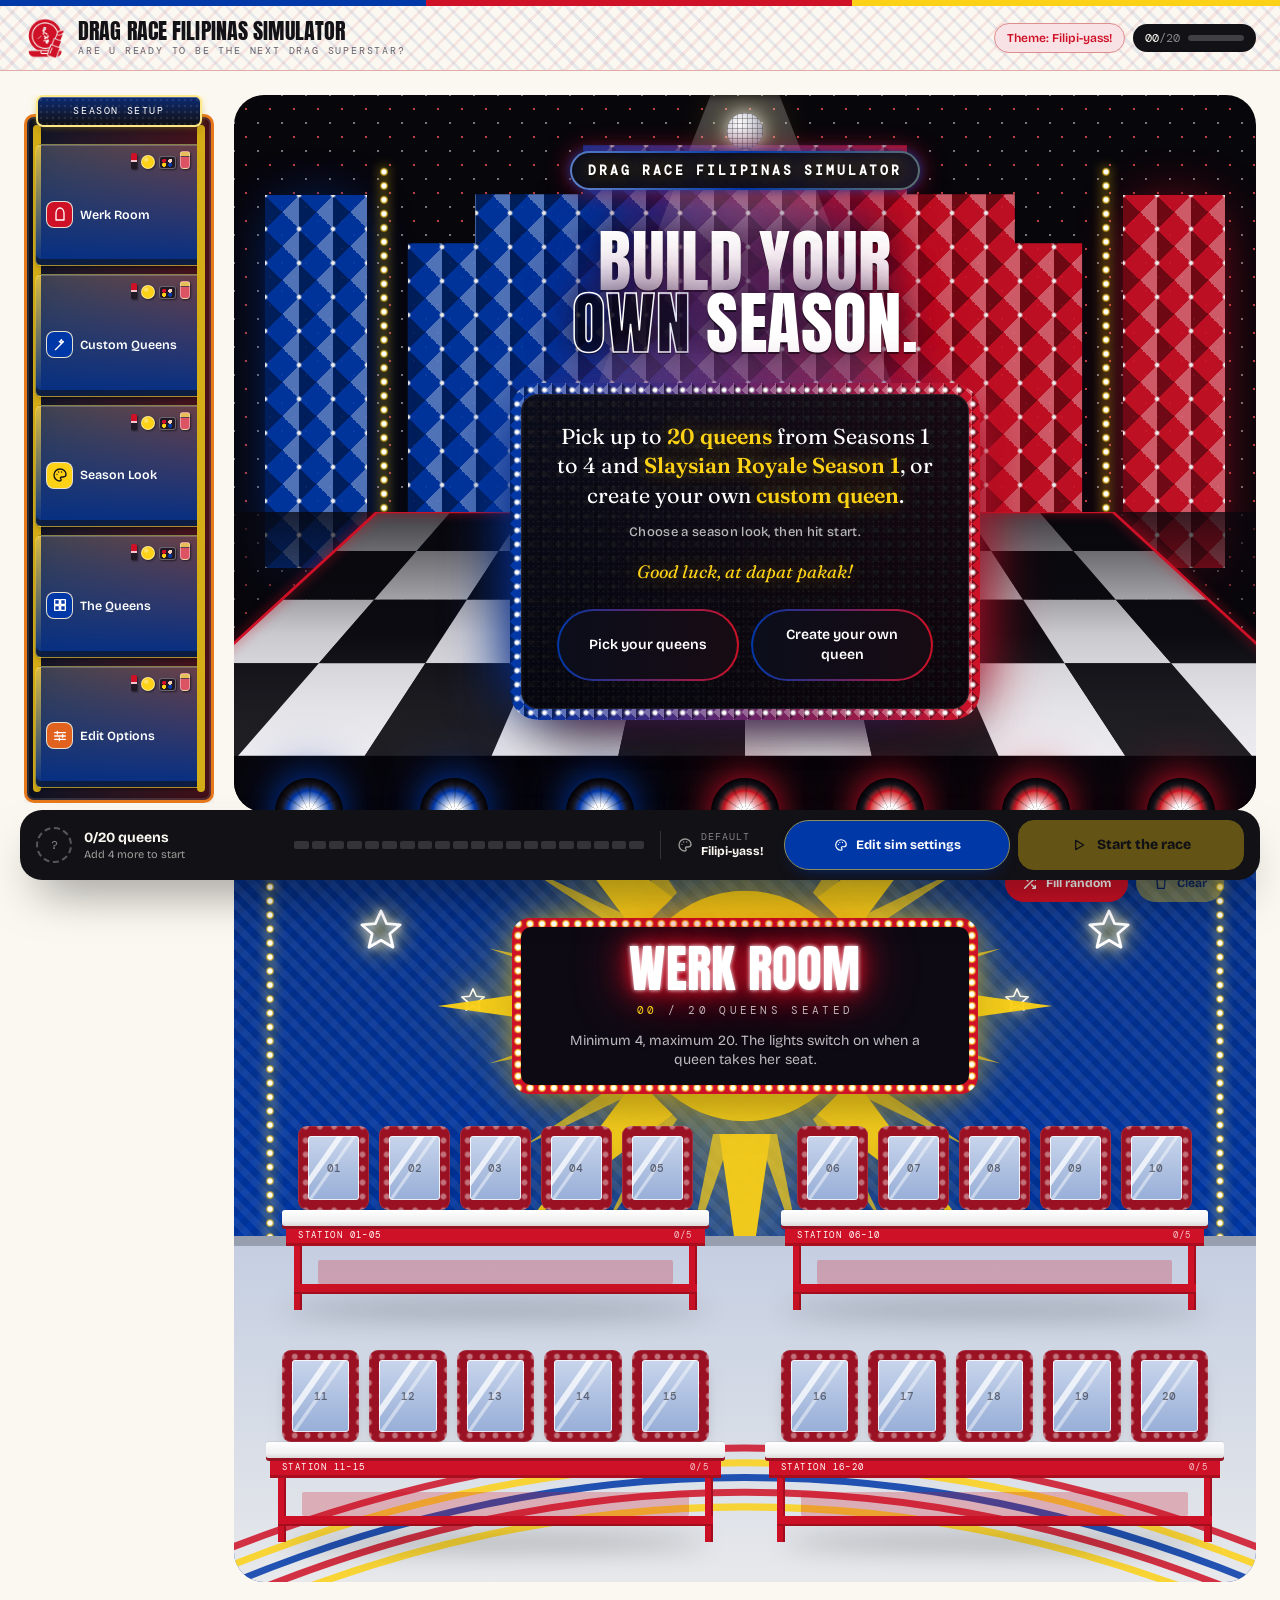
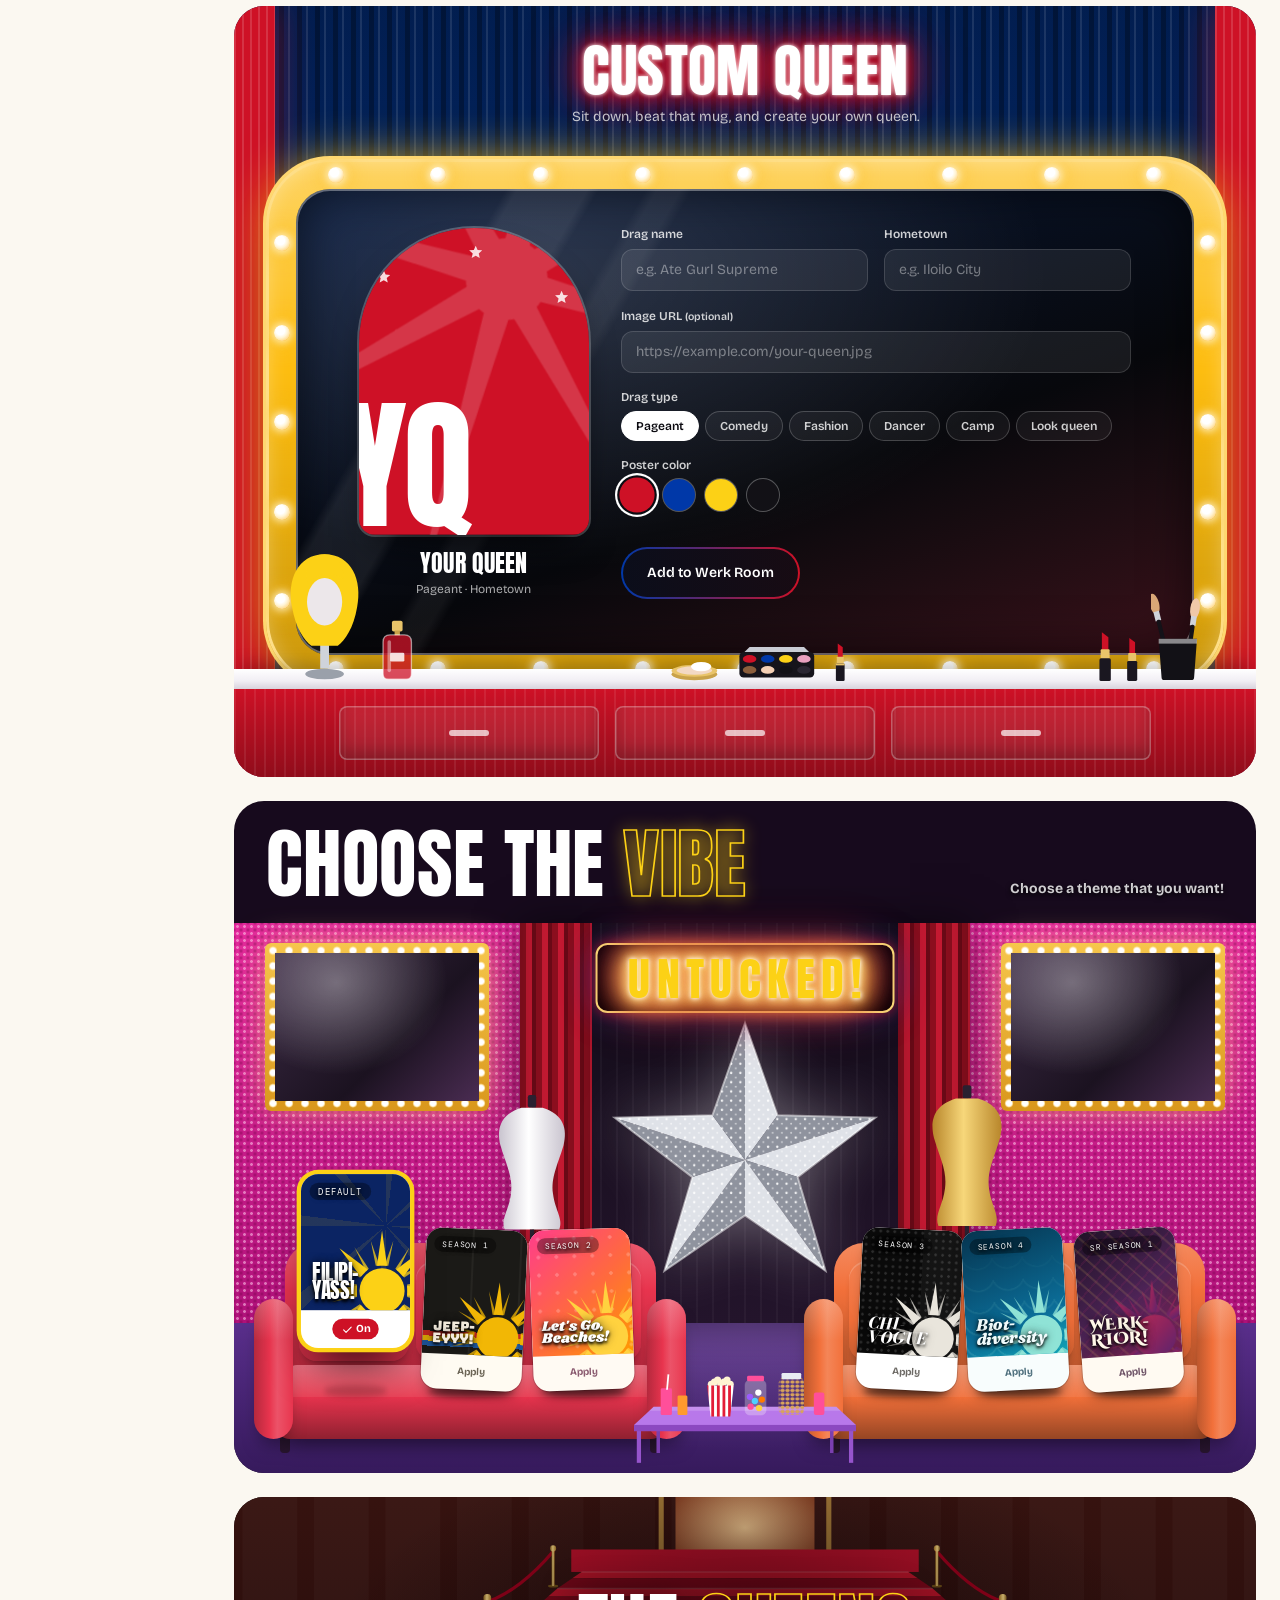
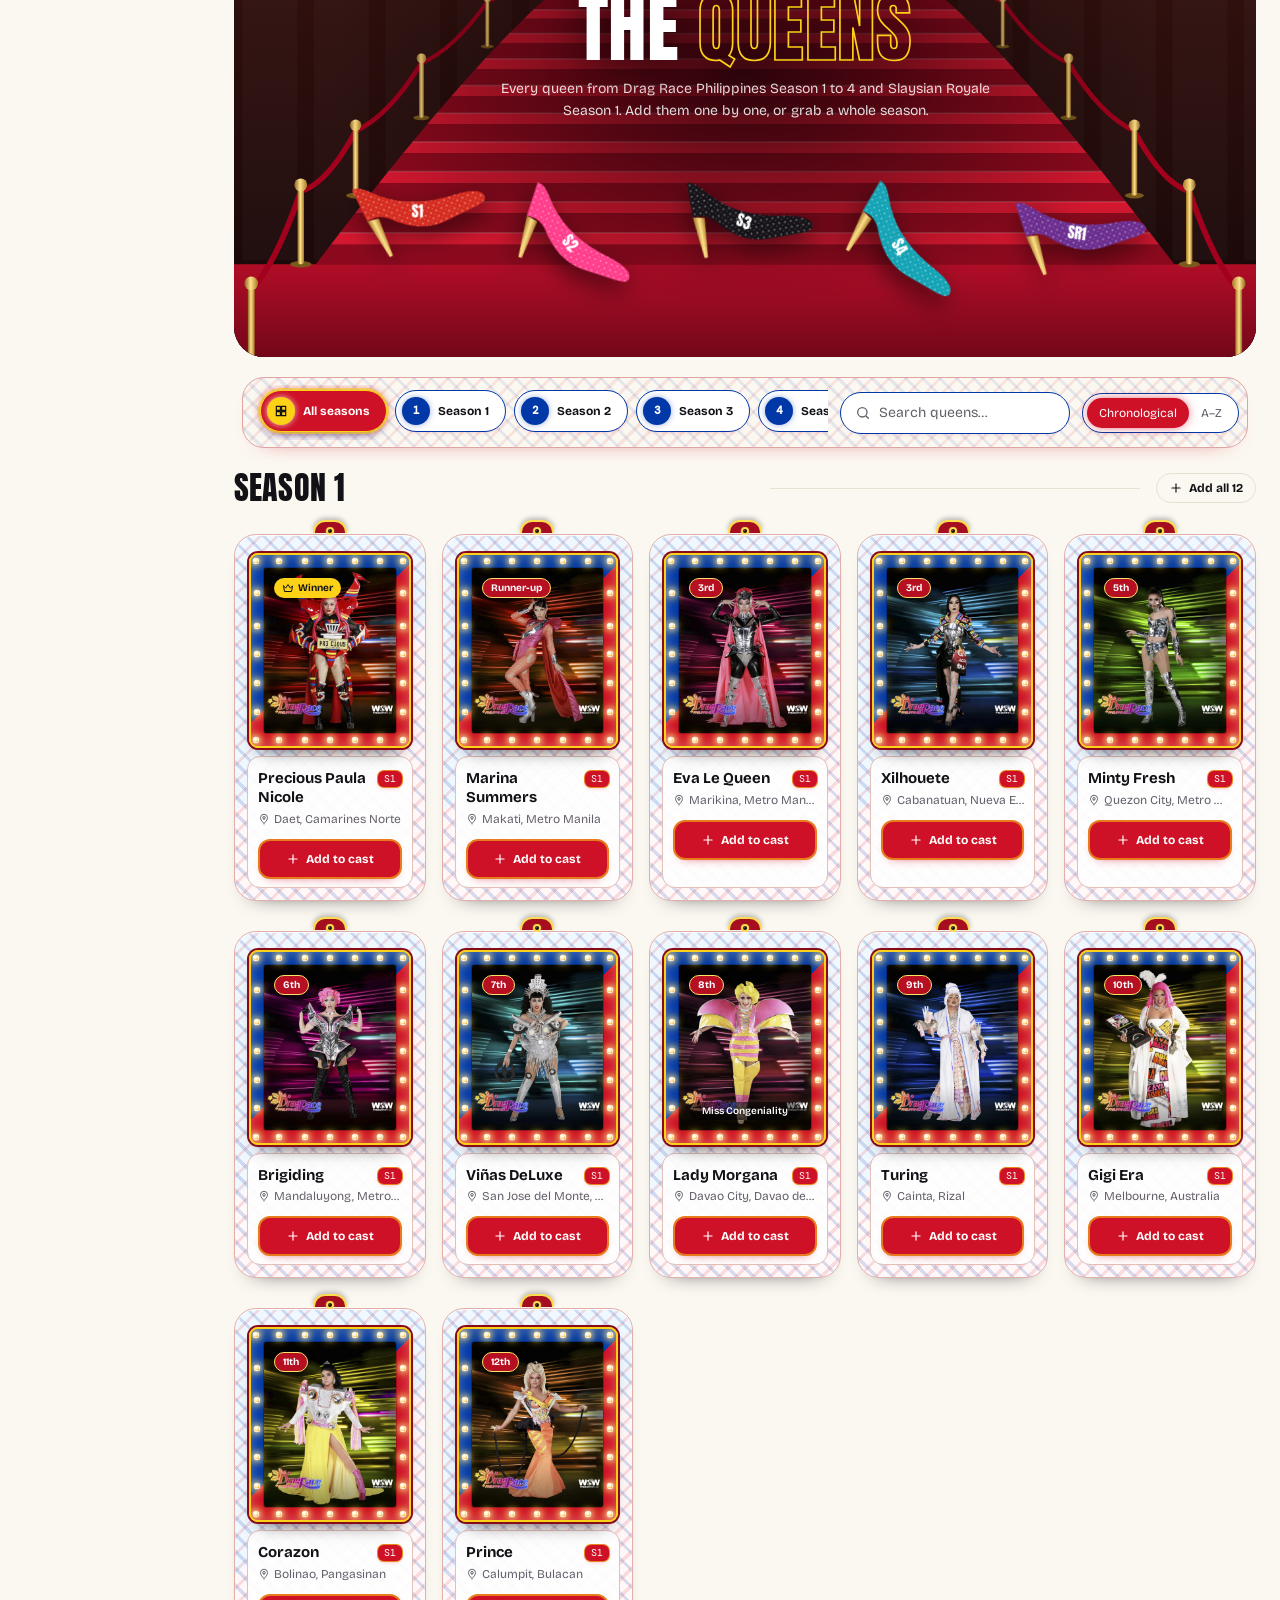
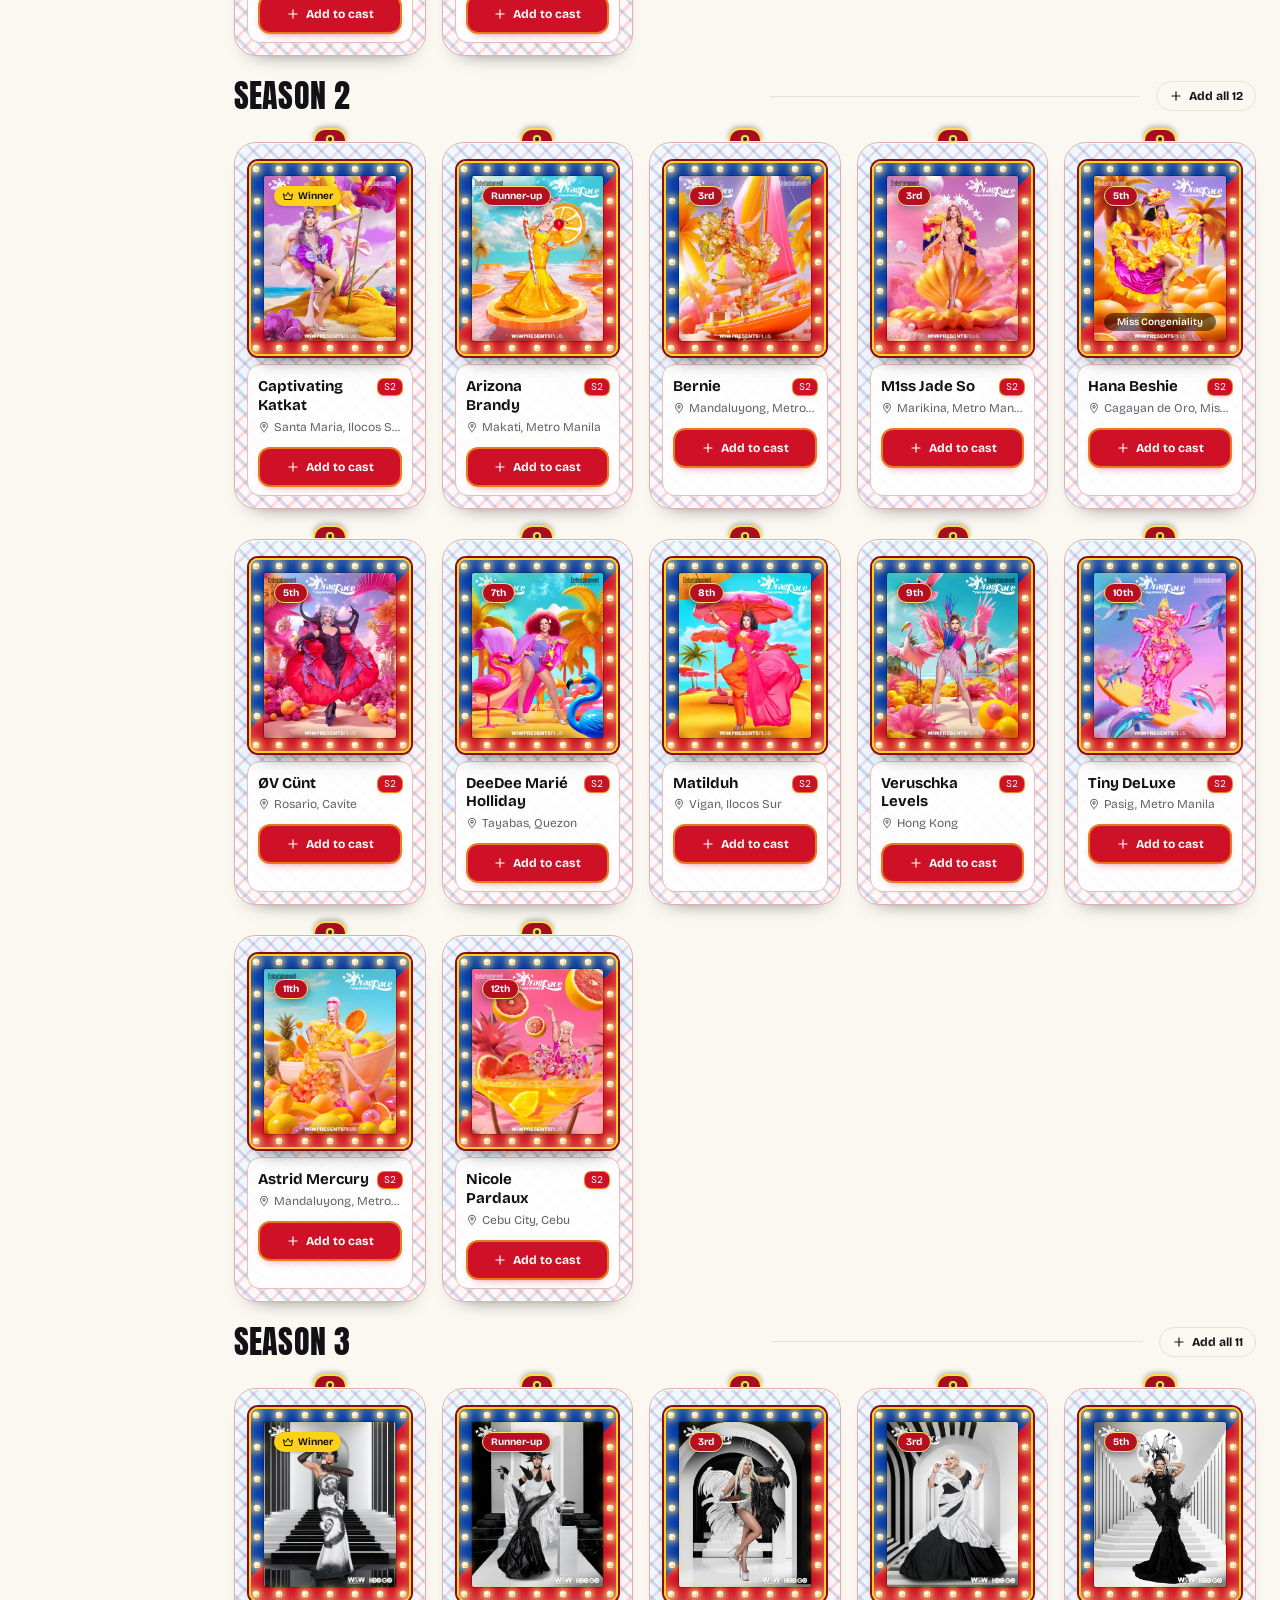
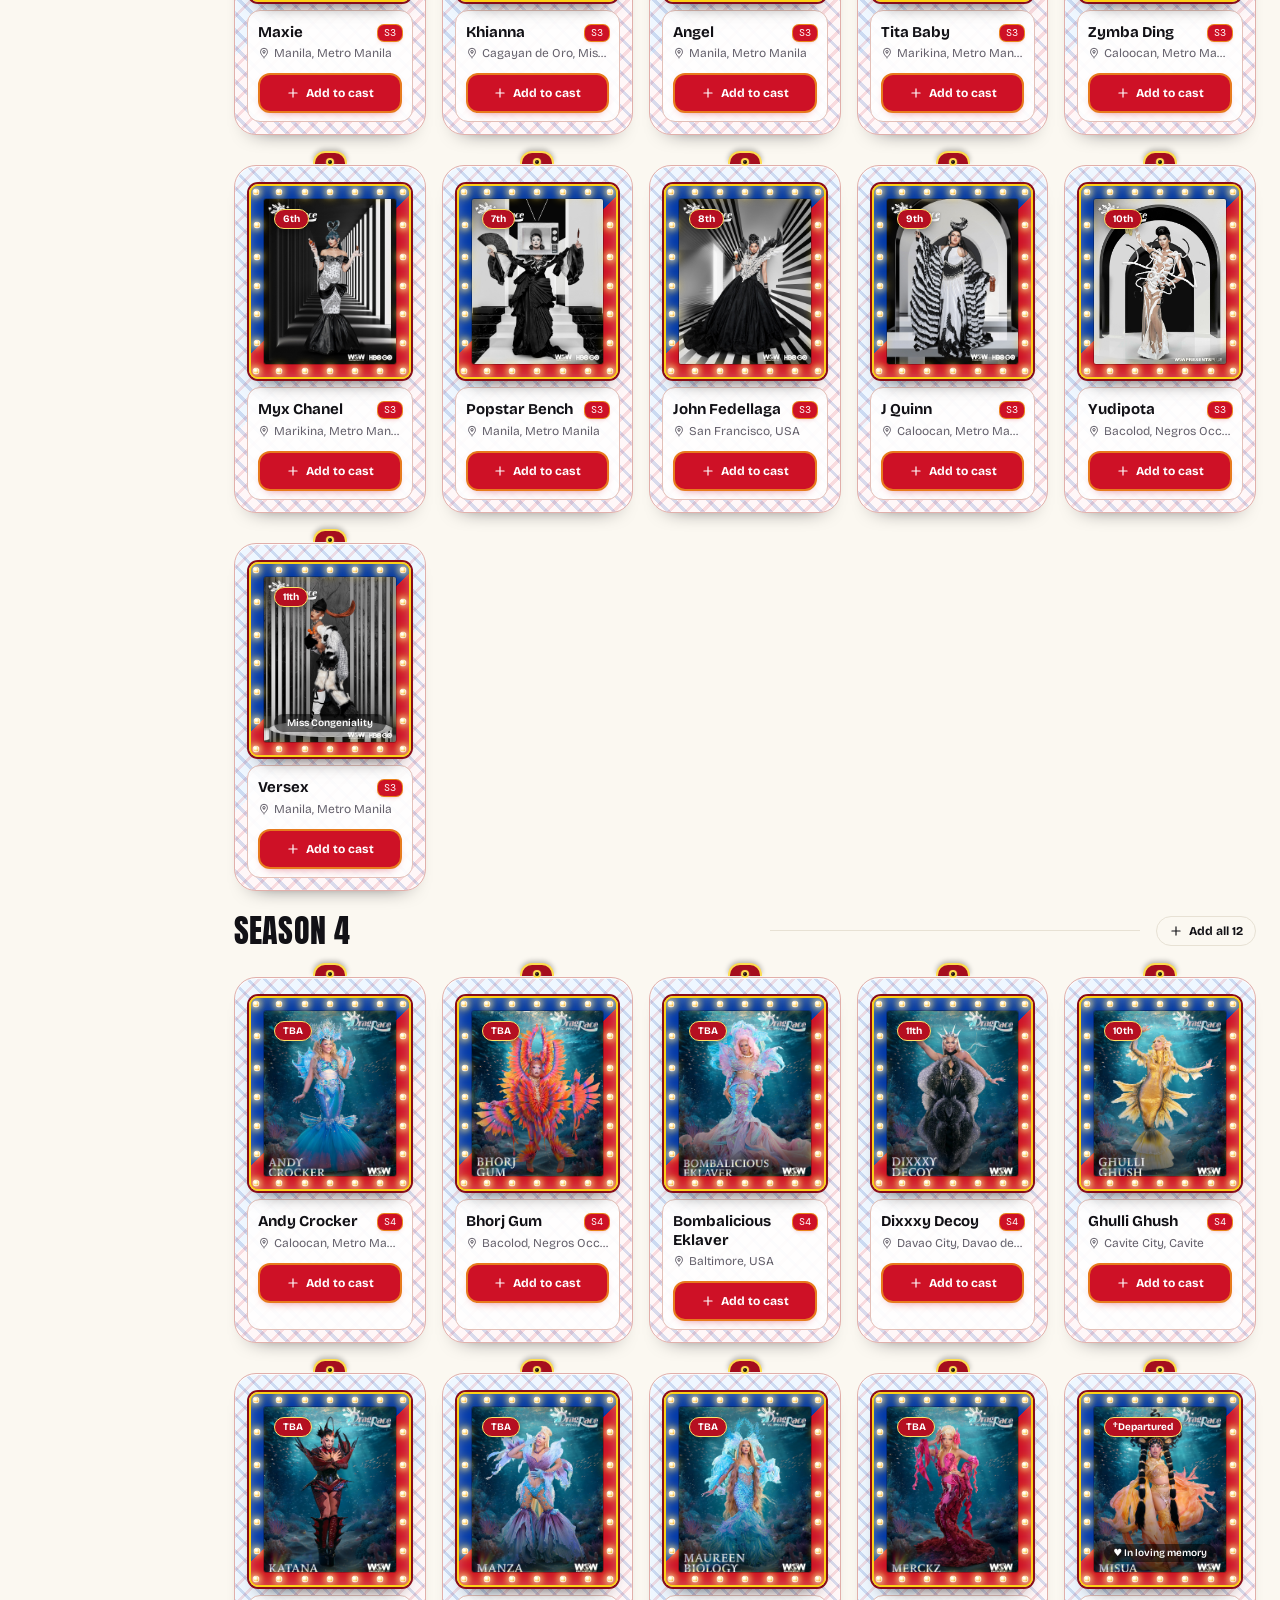
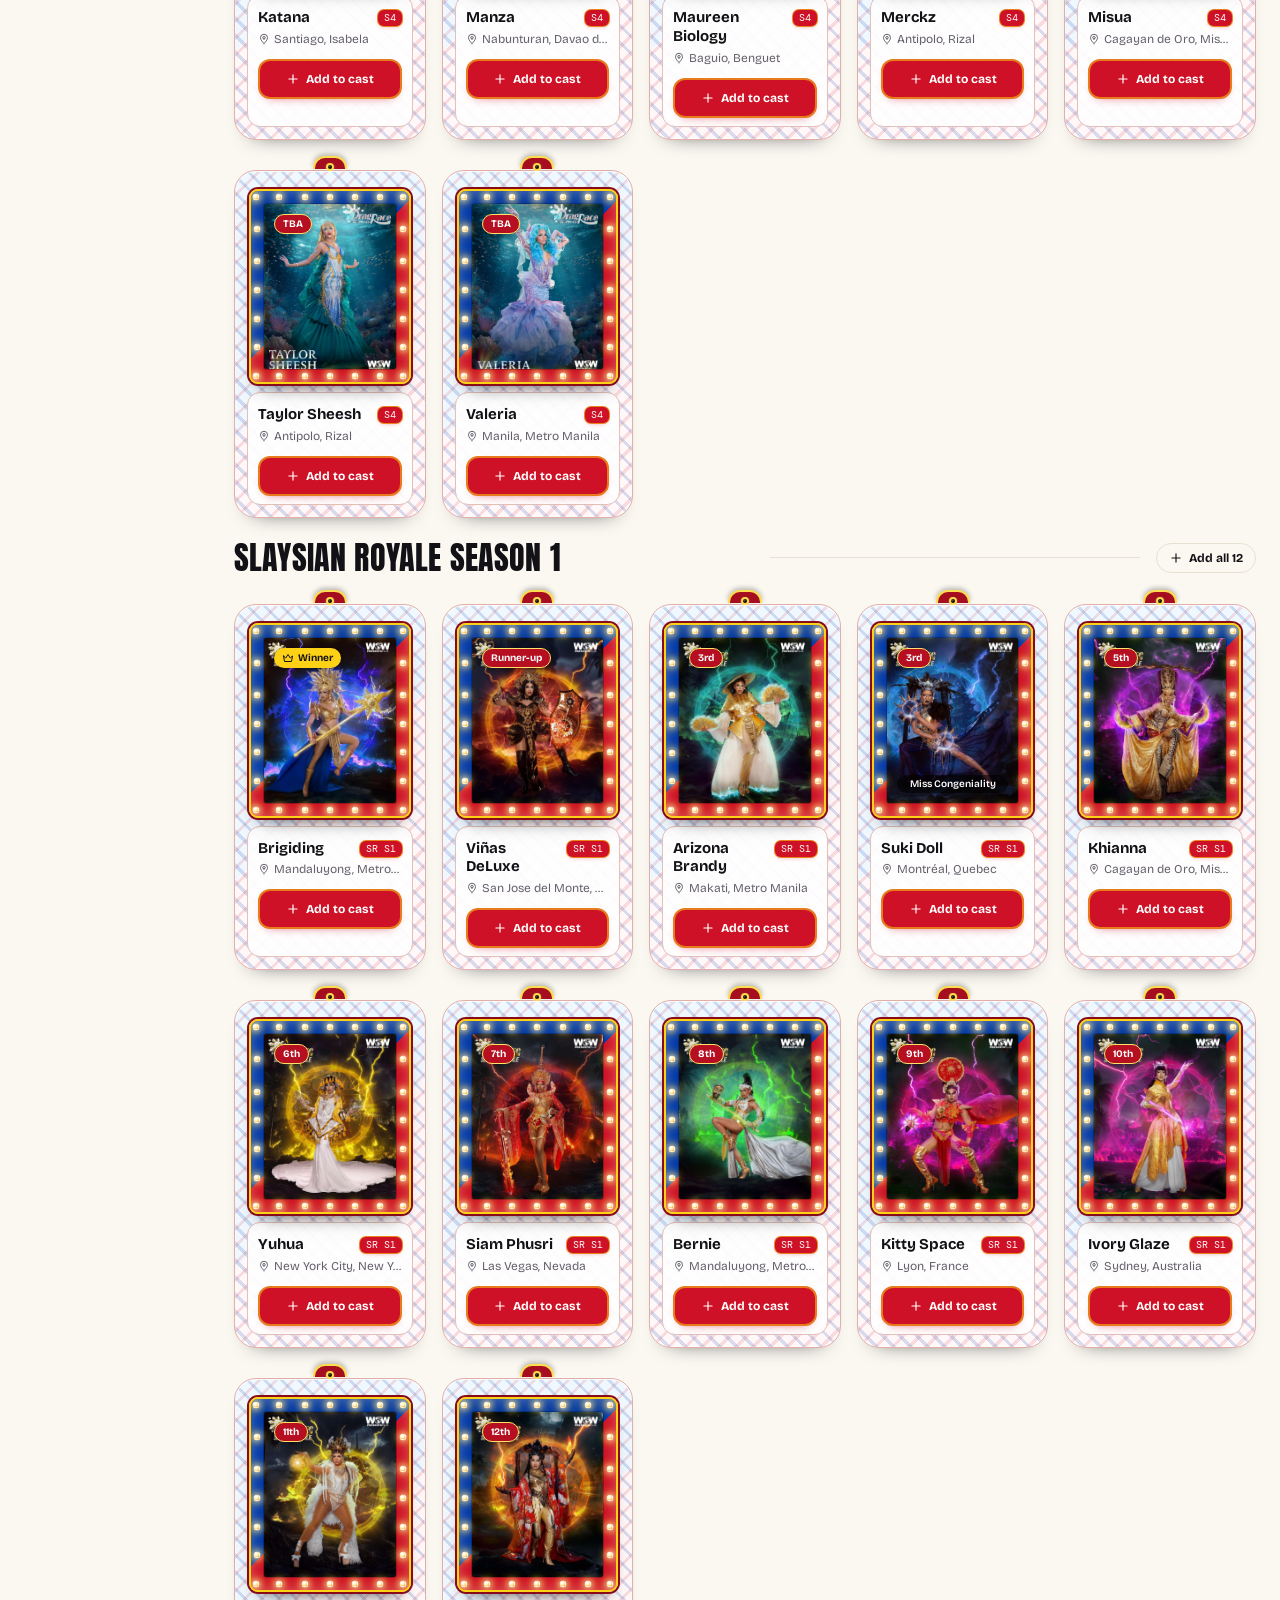
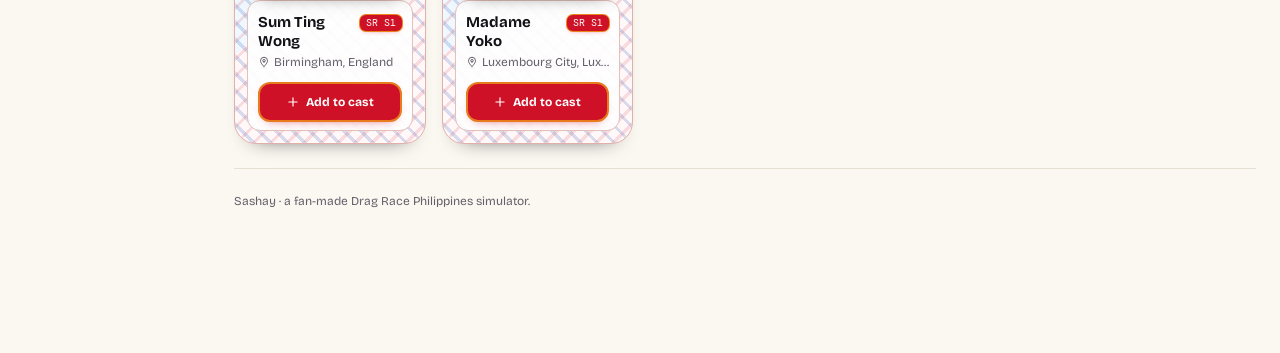
==== commit d0069555: "add icon" ====
--- a/ACT002/index.html
+++ b/ACT002/index.html
@@ -4,6 +4,7 @@
     <meta charset="UTF-8" />
     <meta name="viewport" content="width=device-width, initial-scale=1.0" />
     <title>Drag Race Filipinas Simulator</title>
+    <link rel="icon" type="image/png" href="assets/drphlogo.png">
     <link rel="preconnect" href="https://fonts.googleapis.com" />
     <link rel="preconnect" href="https://fonts.gstatic.com" crossorigin />
     <link rel="stylesheet" href="https://fonts.googleapis.com/css2?family=Anton&family=Bodoni+Moda:ital,opsz,wght@0,6..96,400..900;1,6..96,400..900&family=Bricolage+Grotesque:opsz,wght@12..96,300..800&family=Bungee&family=Cinzel+Decorative:wght@700;900&family=DM+Mono:wght@400;500&family=Fraunces:ital,opsz,wght@0,9..144,500..900;1,9..144,500..900&family=Shrikhand&display=swap" />
--- a/ACT002/style.css
+++ b/ACT002/style.css
@@ -5824,7 +5824,7 @@
 }
 
 .app-shell {
-    max-width: 1440px;
+    max-width: 1680px;
     padding: 1.5rem max(clamp(12px, var(--from-sm), 16px), clamp(0px, var(--from-lg), 24px)) 9rem;
     align-items: flex-start;
     margin-inline: auto;
@@ -6111,6 +6111,232 @@
 
 .side-link.is-active .side-link-num {
     color: color-mix(in srgb, var(--bg) 60%, transparent)
+}
+
+.app-sidebar {
+    width: clamp(0px, var(--from-lg), 190px);
+    margin-inline-end: clamp(0px, var(--from-lg), 20px);
+    height: calc(100vh - 12rem);
+    margin-left: 0;
+    top: 78px
+}
+
+.app-sidebar-inner {
+    width: 190px
+}
+
+.side-label {
+    z-index: 2;
+    color: var(--panel-ink);
+    letter-spacing: .16em;
+    text-align: center;
+    background: radial-gradient(circle, #ffffff18 0 1px, transparent 1.7px) 0 0 / 6px 6px, linear-gradient(180deg, color-mix(in srgb, var(--c2) 62%, #17101d), color-mix(in srgb, var(--ink) 82%, #07050b));
+    border: 2px solid color-mix(in srgb, var(--c3) 52%, #fff);
+    border-radius: 7px;
+    margin: 0 12px -13px;
+    padding: 8px 10px;
+    box-shadow: 0 0 6px color-mix(in srgb, var(--c3) 34%, transparent), 0 7px 14px -8px var(--ink), inset 0 1px #fff4;
+    position: relative
+}
+
+.side-cabinet {
+    background: linear-gradient(90deg, color-mix(in srgb, var(--ink) 86%, var(--c2)), color-mix(in srgb, var(--ink) 70%, var(--c1)));
+    border: 3px solid color-mix(in srgb, var(--c3) 54%, var(--c1));
+    border-radius: 10px;
+    padding: 27px 8px 12px;
+    box-shadow: inset 0 0 0 2px #ffffff1f, inset 10px 0 18px #0005, 0 14px 24px -20px var(--ink);
+    flex: 1;
+    min-height: 0;
+    position: relative
+}
+
+.side-cabinet::before,
+.side-cabinet::after {
+    content: "";
+    background: color-mix(in srgb, var(--c3) 75%, #5d3b15);
+    border-radius: 999px;
+    width: 8px;
+    position: absolute;
+    top: 8px;
+    bottom: 8px
+}
+
+.side-cabinet::before { left: 6px }
+.side-cabinet::after { right: 6px }
+
+.side-cabinet.side-nav {
+    gap: 8px
+}
+
+.cabinet-shelf {
+    color: #fff;
+    background: linear-gradient(180deg, color-mix(in srgb, var(--surface) 19%, transparent), color-mix(in srgb, var(--c2) 76%, var(--ink)));
+    border: 1px solid color-mix(in srgb, var(--c3) 52%, transparent);
+    border-radius: 6px;
+    min-height: 0;
+    flex: 1;
+    gap: 8px;
+    padding: 30px 11px 12px;
+    box-shadow: inset 0 1px #ffffff33, inset 0 -6px 0 color-mix(in srgb, var(--ink) 60%, transparent), 0 4px 7px -5px #000;
+    position: relative
+}
+
+.cabinet-shelf:hover,
+.cabinet-shelf:focus-visible,
+.cabinet-shelf.is-active {
+    color: var(--on-c3);
+    background: linear-gradient(180deg, color-mix(in srgb, var(--c3) 92%, #fff), var(--c3));
+    box-shadow: inset 0 1px #fff9, inset 0 -6px 0 color-mix(in srgb, var(--c3) 56%, #000), 0 8px 14px -9px var(--c3)
+}
+
+.cabinet-shelf .side-link-icon {
+    background: color-mix(in srgb, var(--surface) 92%, var(--c3));
+    border-radius: 7px;
+    width: 25px;
+    height: 25px;
+    color: var(--ink);
+    transition: transform .22s ease, background-color .22s ease, color .22s ease, box-shadow .22s ease
+}
+
+.cabinet-shelf:hover .side-link-icon,
+.cabinet-shelf:focus-visible .side-link-icon,
+.cabinet-shelf.is-active .side-link-icon {
+    background: var(--ink);
+    color: var(--c3)
+}
+
+.cabinet-shelf:nth-child(5n+1) .side-link-icon {
+    background: var(--c1);
+    color: var(--on-c1)
+}
+
+.cabinet-shelf:nth-child(5n+2) .side-link-icon {
+    background: var(--c2);
+    color: var(--on-c2)
+}
+
+.cabinet-shelf:nth-child(5n+3) .side-link-icon {
+    background: var(--c3);
+    color: var(--on-c3)
+}
+
+.cabinet-shelf:nth-child(5n+4) .side-link-icon {
+    background: var(--c4);
+    color: var(--ink)
+}
+
+.cabinet-shelf:nth-child(5n) .side-link-icon {
+    background: color-mix(in srgb, var(--c1) 58%, var(--c3));
+    color: var(--on-c1)
+}
+
+.cabinet-shelf:hover .side-link-icon,
+.cabinet-shelf:focus-visible .side-link-icon {
+    box-shadow: 0 5px 10px -6px currentcolor;
+    transform: translateY(-4px) rotate(-7deg)
+}
+
+.cabinet-shelf:nth-child(2n):hover .side-link-icon,
+.cabinet-shelf:nth-child(2n):focus-visible .side-link-icon {
+    transform: translateY(-4px) rotate(7deg)
+}
+
+[data-theme=s1] .side-cabinet {
+    background: repeating-linear-gradient(90deg, #2f8f4626 0 12px, #1d5ba81f 12px 24px), linear-gradient(90deg, #10291b, #1d4a2a);
+    border-color: #f2b705;
+    box-shadow: inset 0 0 0 2px #f2b70538, inset 10px 0 18px #0005, 0 14px 24px -20px #1d5ba8
+}
+
+[data-theme=s1] .side-label {
+    background: repeating-linear-gradient(90deg, #d62b1f 0 24px, #f2b705 24px 48px, #2f8f46 48px 72px, #1d5ba8 72px 96px);
+    border-color: #f2b705;
+    box-shadow: 0 0 6px #f2b70566, 0 7px 14px -8px #1d5ba8, inset 0 1px #fff7
+}
+
+[data-theme=s1] .cabinet-shelf {
+    background: linear-gradient(180deg, #2f8f46, #174a2a);
+    border-color: #f2b70580;
+    box-shadow: inset 0 1px #fff4, inset 0 -6px 0 #0d2d19, 0 4px 7px -5px #000
+}
+
+[data-theme=s1] .cabinet-shelf:hover,
+[data-theme=s1] .cabinet-shelf:focus-visible,
+[data-theme=s1] .cabinet-shelf.is-active {
+    background: linear-gradient(180deg, #f2b705, #bf8500);
+    color: #1b1a17;
+    box-shadow: inset 0 1px #fff9, inset 0 -6px 0 #8c5c00, 0 8px 14px -9px #f2b705
+}
+
+.cabinet-label {
+    min-width: 0;
+    font-size: .78rem;
+    line-height: 1.05
+}
+
+.cabinet-shelf .side-link-num {
+    color: color-mix(in srgb, #fff 70%, transparent);
+    font-size: 9px
+}
+
+.cabinet-cosmetics {
+    align-items: end;
+    gap: 4px;
+    height: 19px;
+    display: flex;
+    position: absolute;
+    top: 5px;
+    right: 12px;
+    transition: transform .28s ease
+}
+
+.cabinet-shelf:hover .cabinet-cosmetics,
+.cabinet-shelf:focus-visible .cabinet-cosmetics {
+    transform: translateY(-5px) rotate(-3deg)
+}
+
+.cabinet-shelf:nth-child(2n):hover .cabinet-cosmetics,
+.cabinet-shelf:nth-child(2n):focus-visible .cabinet-cosmetics {
+    transform: translateY(-5px) rotate(3deg)
+}
+
+.cabinet-lipstick {
+    background: linear-gradient(var(--c1) 0 45%, #f6c7d1 45% 54%, #211826 54%);
+    border-radius: 2px 2px 1px 1px;
+    box-shadow: 1px 1px 2px #0008;
+    width: 6px;
+    height: 16px
+}
+
+.cabinet-compact {
+    background: radial-gradient(circle at 35% 30%, #fff8, transparent 28%), var(--c3);
+    border: 1px solid #fff8;
+    border-radius: 50%;
+    box-shadow: 1px 1px 2px #0008;
+    width: 14px;
+    height: 14px
+}
+
+.cabinet-palette {
+    background: radial-gradient(circle at 28% 34%, var(--c1) 0 15%, transparent 17%), radial-gradient(circle at 68% 34%, #f5d0b5 0 15%, transparent 17%), radial-gradient(circle at 28% 70%, var(--c3) 0 15%, transparent 17%), radial-gradient(circle at 68% 70%, var(--c2) 0 15%, transparent 17%), #211826;
+    border: 1px solid #fff5;
+    border-radius: 3px;
+    box-shadow: 1px 1px 2px #0008;
+    width: 17px;
+    height: 13px
+}
+
+.cabinet-perfume {
+    background: linear-gradient(#e7bd57 0 22%, transparent 22% 30%, color-mix(in srgb, var(--c1) 72%, #fff) 30%);
+    border: 1px solid #fff6;
+    border-radius: 3px 3px 4px 4px;
+    box-shadow: 1px 1px 2px #0008;
+    width: 10px;
+    height: 18px
+}
+
+[data-theme=flag] .cabinet-shelf:nth-child(5n+4) .side-link-icon {
+    background: #0038a8;
+    color: #fff
 }
 
 .side-card {
@@ -7356,15 +7582,16 @@
     height: clamp(190px, var(--from-sm), 210px);
     justify-content: center;
     align-items: flex-start;
-    gap: clamp(10px, 5vw, 64px);
+    gap: clamp(4px, 2vw, 36px);
     margin-top: 24px;
-    padding: 0 16px 32px;
+    padding: 0 clamp(8px, 2vw, 16px) 32px;
     display: flex
 }
 
 .heel {
-    flex-shrink: 0;
-    width: clamp(70px, 16vw, 140px)
+    flex: 0 1 clamp(54px, 15vw, 140px);
+    min-width: 0;
+    width: clamp(54px, 15vw, 140px)
 }
 
 .heel-sway,
@@ -7418,11 +7645,11 @@
     align-items: center;
     gap: clamp(7px, 1vw, 12px);
     border-radius: 22px;
-    margin: 16px 8px 0;
+    margin: 20px 8px 0;
     padding: 7px 8px;
     display: flex;
     position: sticky;
-    top: calc(70px + clamp(8px, 1vw, 14px))
+    top: calc(70px + clamp(12px, 1vw, 18px))
 }
 
 .filter-scroller {
@@ -7576,8 +7803,10 @@
 }
 
 .group-title {
-    font-size: calc(2rem * var(--dscale));
-    white-space: nowrap;
+    font-size: clamp(1.25rem, calc(6vw * var(--dscale)), calc(2rem * var(--dscale)));
+    overflow-wrap: anywhere;
+    flex: 1 1 150px;
+    min-width: 0;
     line-height: 1
 }
 
@@ -8193,6 +8422,50 @@
 .startbar-go:hover {
     box-shadow: 0 10px 30px -8px var(--c3);
     translate: 0 -2px
+}
+
+.startbar-actions {
+    flex: 0 1 clamp(460px, var(--below-md), 100%);
+    flex-wrap: wrap;
+    justify-content: flex-end;
+    gap: 8px;
+    display: flex
+}
+
+.startbar-edit,
+.startbar-actions .startbar-go {
+    flex: 1 1 190px;
+    min-height: 48px
+}
+
+.startbar-edit {
+    --bs-btn-padding-x: 16px;
+    --bs-btn-padding-y: 12px;
+    --bs-btn-font-size: .8rem;
+    --bs-btn-line-height: 1rem;
+    --bs-btn-color: var(--on-c2);
+    --bs-btn-bg: var(--c2);
+    --bs-btn-border-color: color-mix(in srgb, var(--c3) 55%, var(--c2));
+    --bs-btn-hover-color: var(--on-c1);
+    --bs-btn-hover-bg: var(--c1);
+    --bs-btn-hover-border-color: var(--c3);
+    --bs-btn-active-color: var(--on-c1);
+    --bs-btn-active-bg: color-mix(in srgb, var(--c1) 78%, #000);
+    --bs-btn-active-border-color: var(--c3);
+    --bs-btn-focus-box-shadow: 0 0 0 .25rem color-mix(in srgb, var(--c3) 34%, transparent);
+    --bs-btn-border-radius: 999px;
+    gap: 8px;
+    white-space: nowrap;
+    box-shadow: 0 8px 18px -12px var(--c2)
+}
+
+[data-theme=s1] .startbar-edit {
+    --bs-btn-bg: #d62b1f;
+    --bs-btn-border-color: #f2b705;
+    --bs-btn-hover-bg: #b3170f;
+    --bs-btn-hover-border-color: #f2b705;
+    --bs-btn-active-bg: #8f120c;
+    box-shadow: 0 8px 18px -12px #d62b1f
 }
 
 [data-theme=sr1] {
@@ -8301,11 +8574,19 @@
 }
 
 .startbar-cast {
-    flex: 1 1 205px
+    flex: 0 1 clamp(238px, var(--below-md), 100%)
+}
+
+.startbar-progress {
+    flex: 1 1 0;
+    max-width: 34rem
+}
+
+.startbar-cast .text-sm {
+    white-space: nowrap
 }
 
 .startbar-go {
-    flex: 1 1 210px;
     justify-content: center;
     min-height: 48px
 }
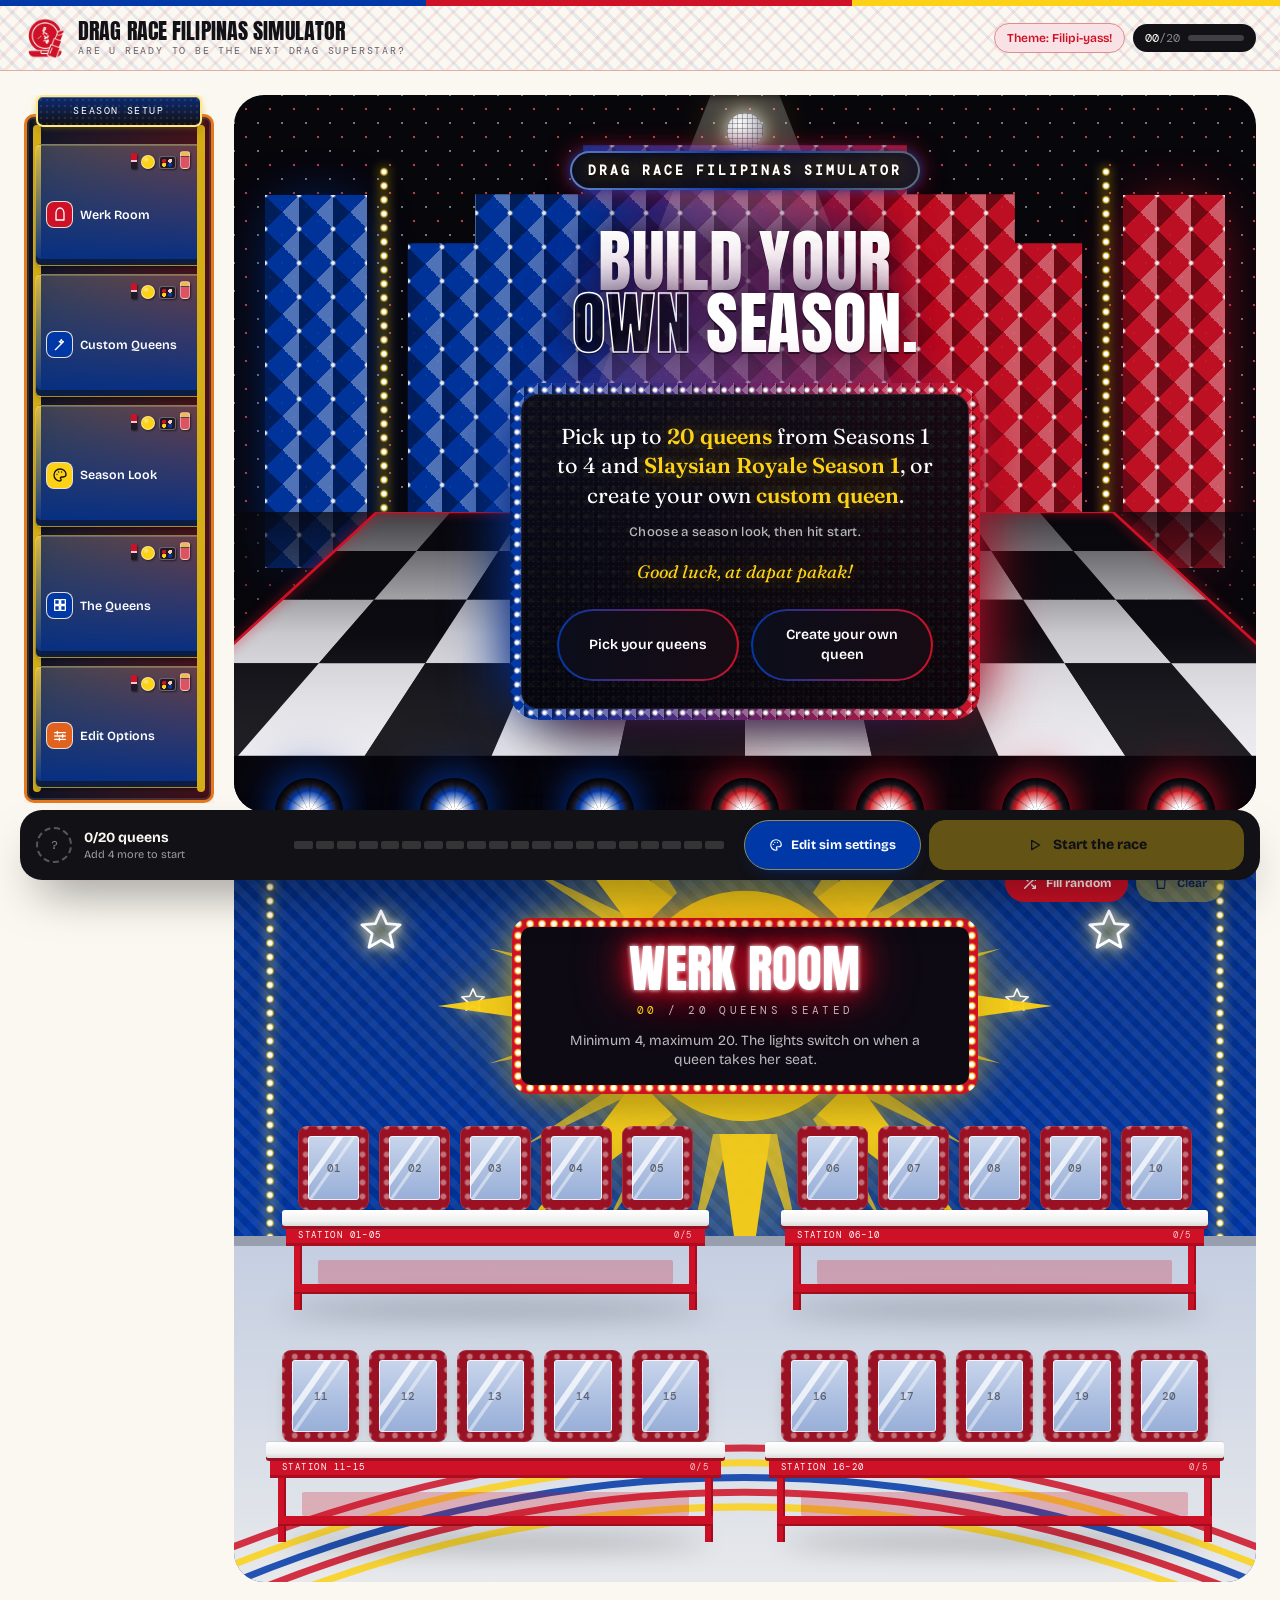
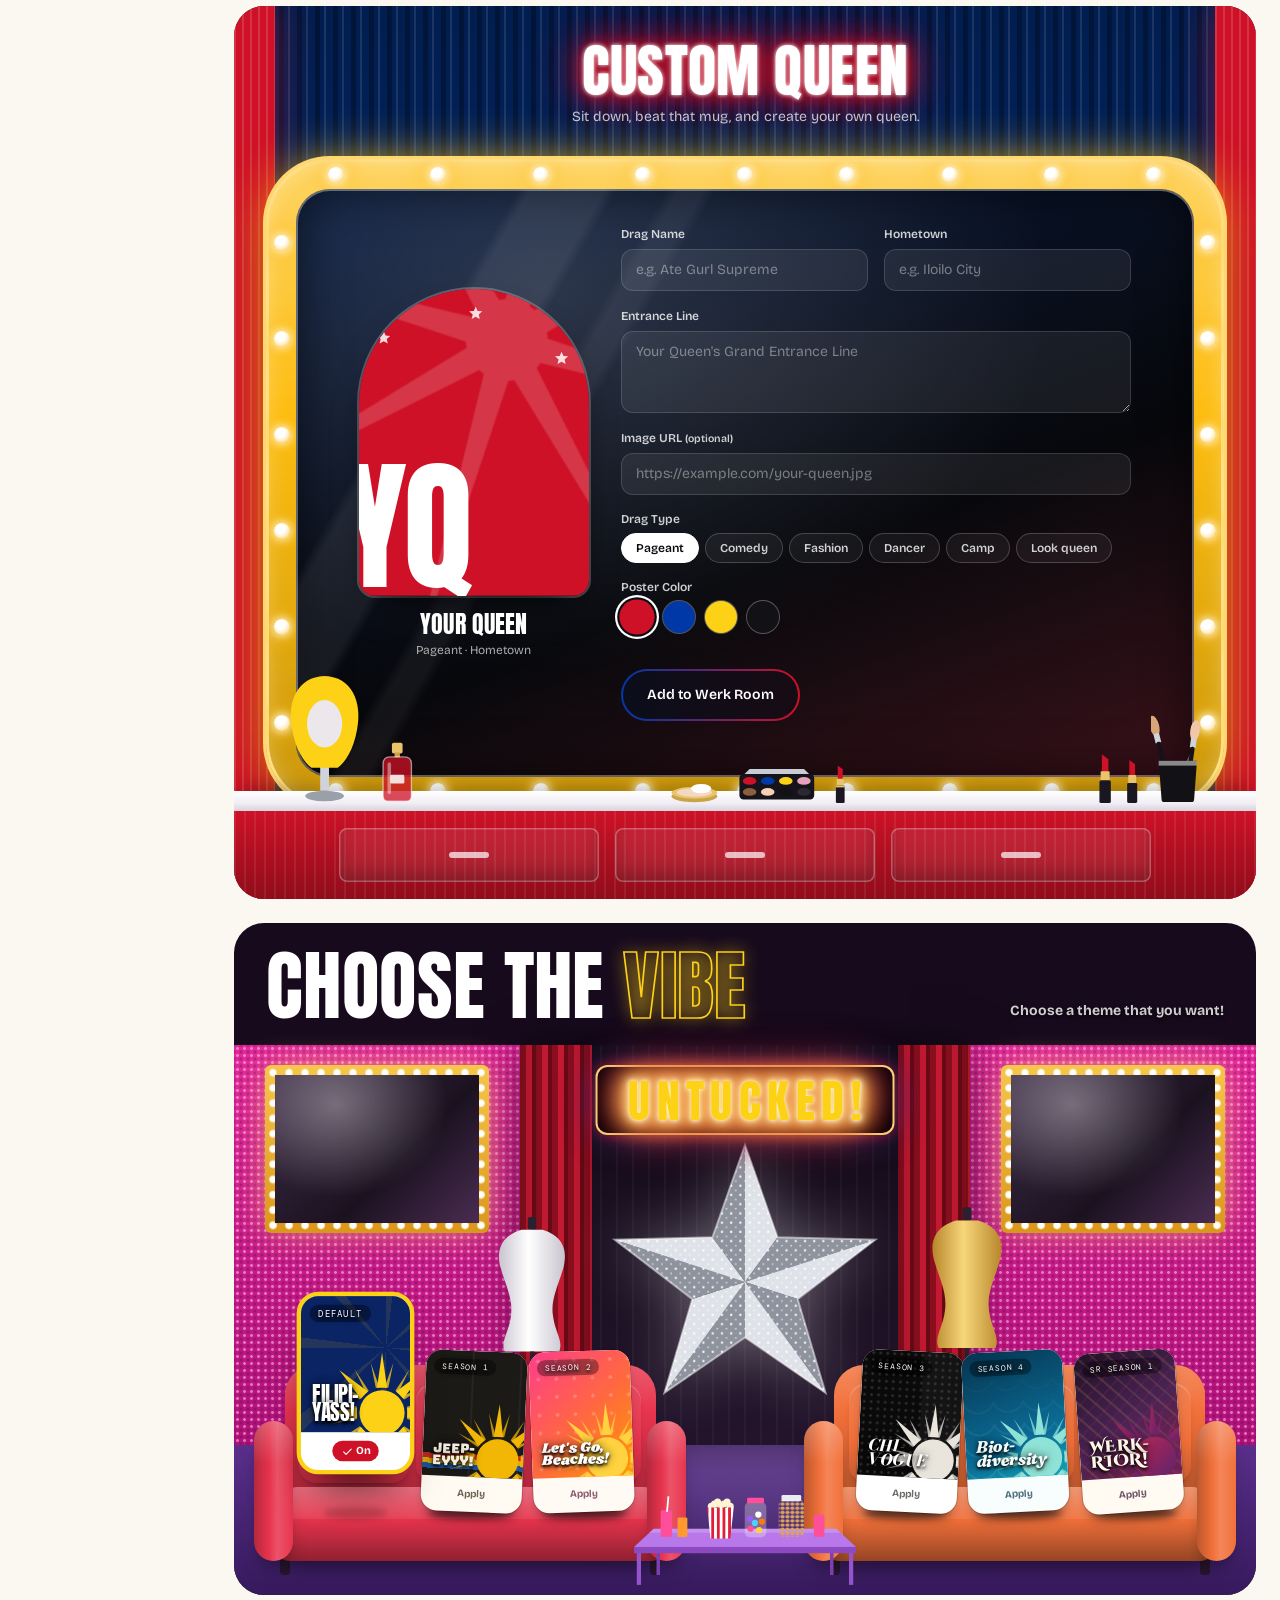
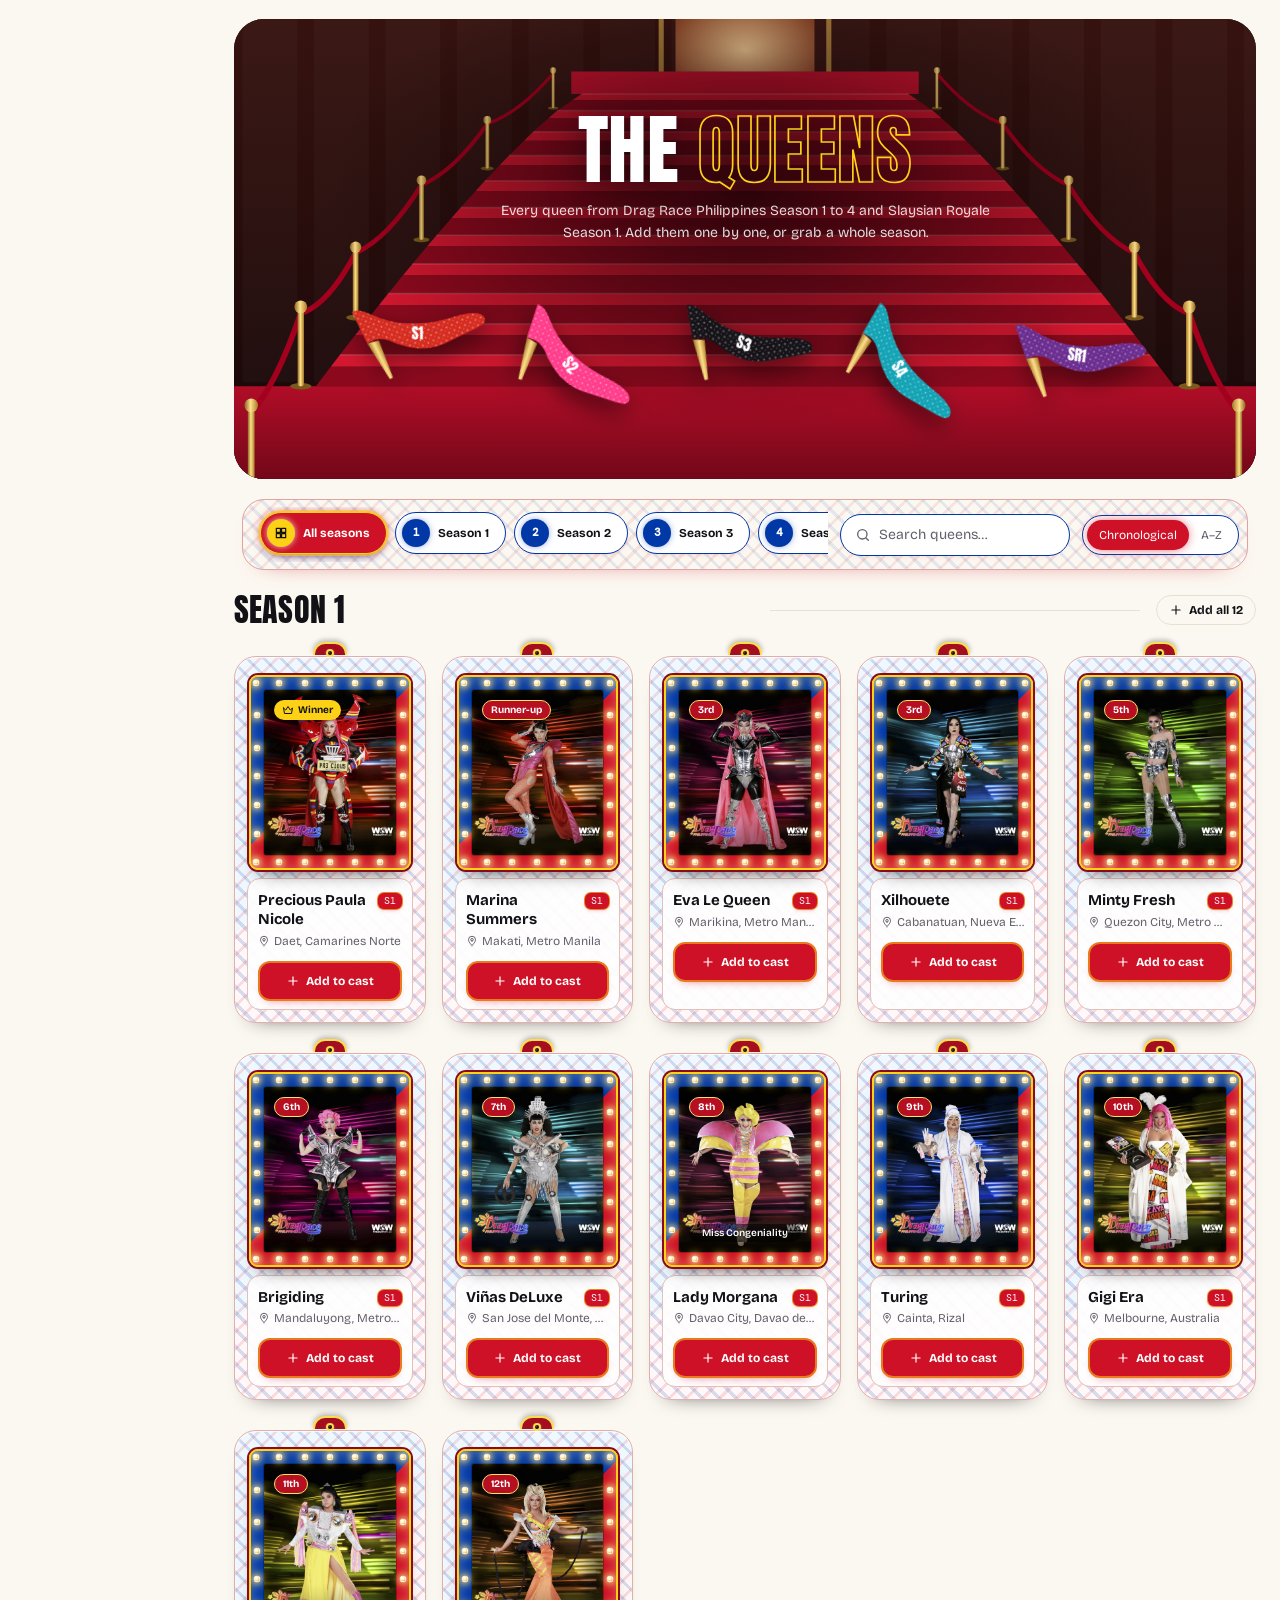
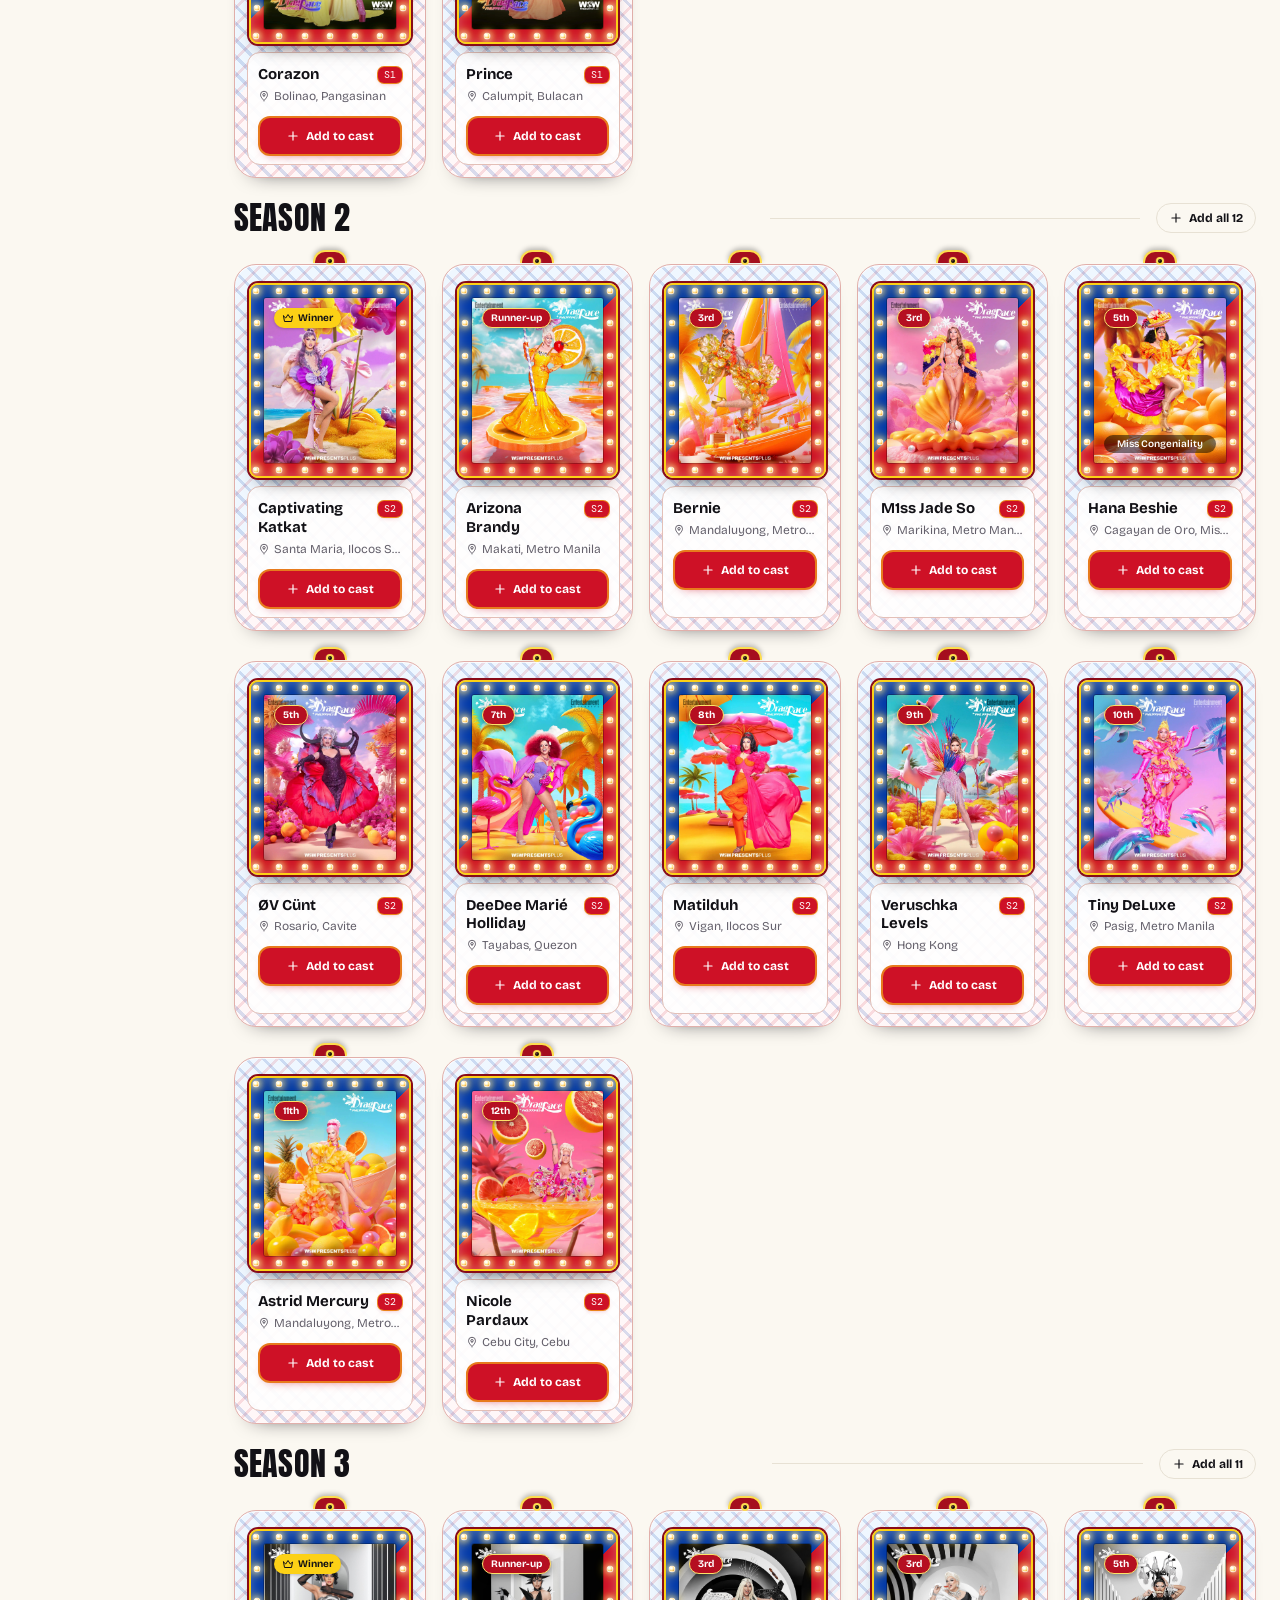
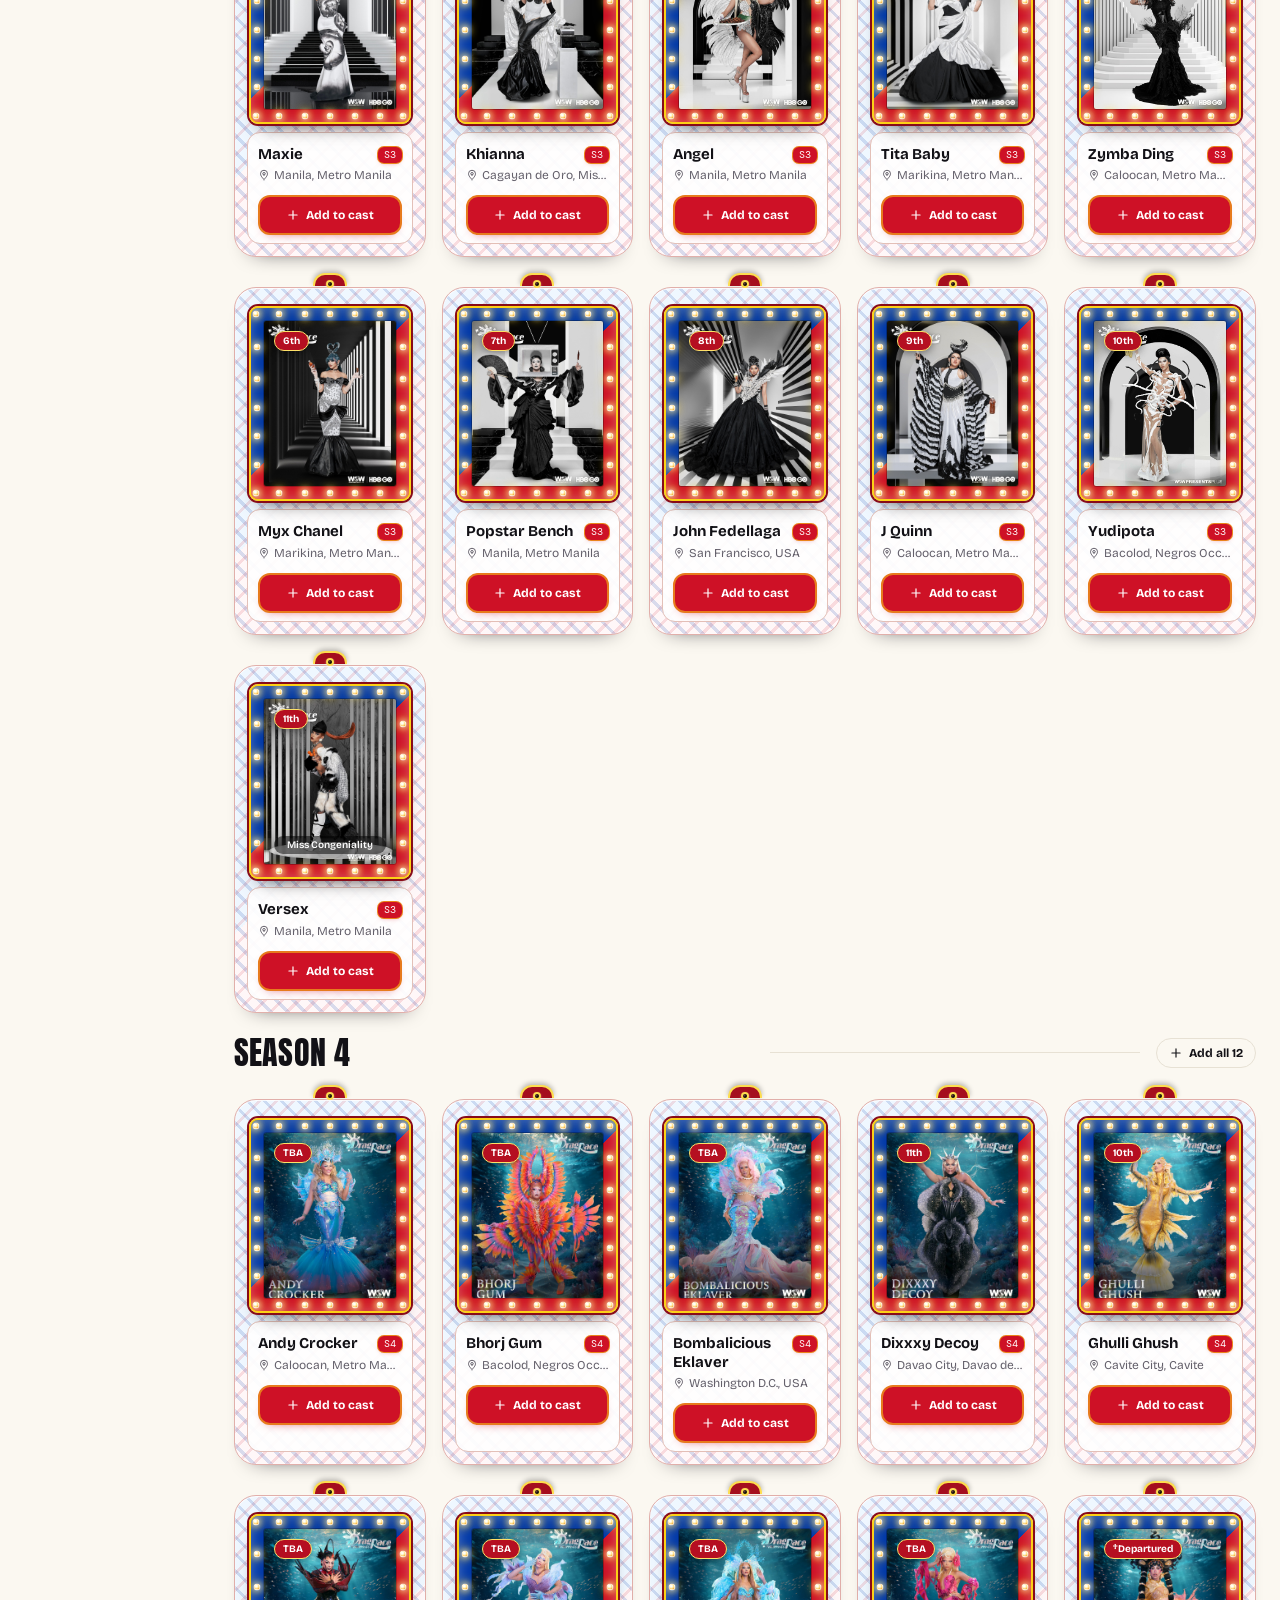
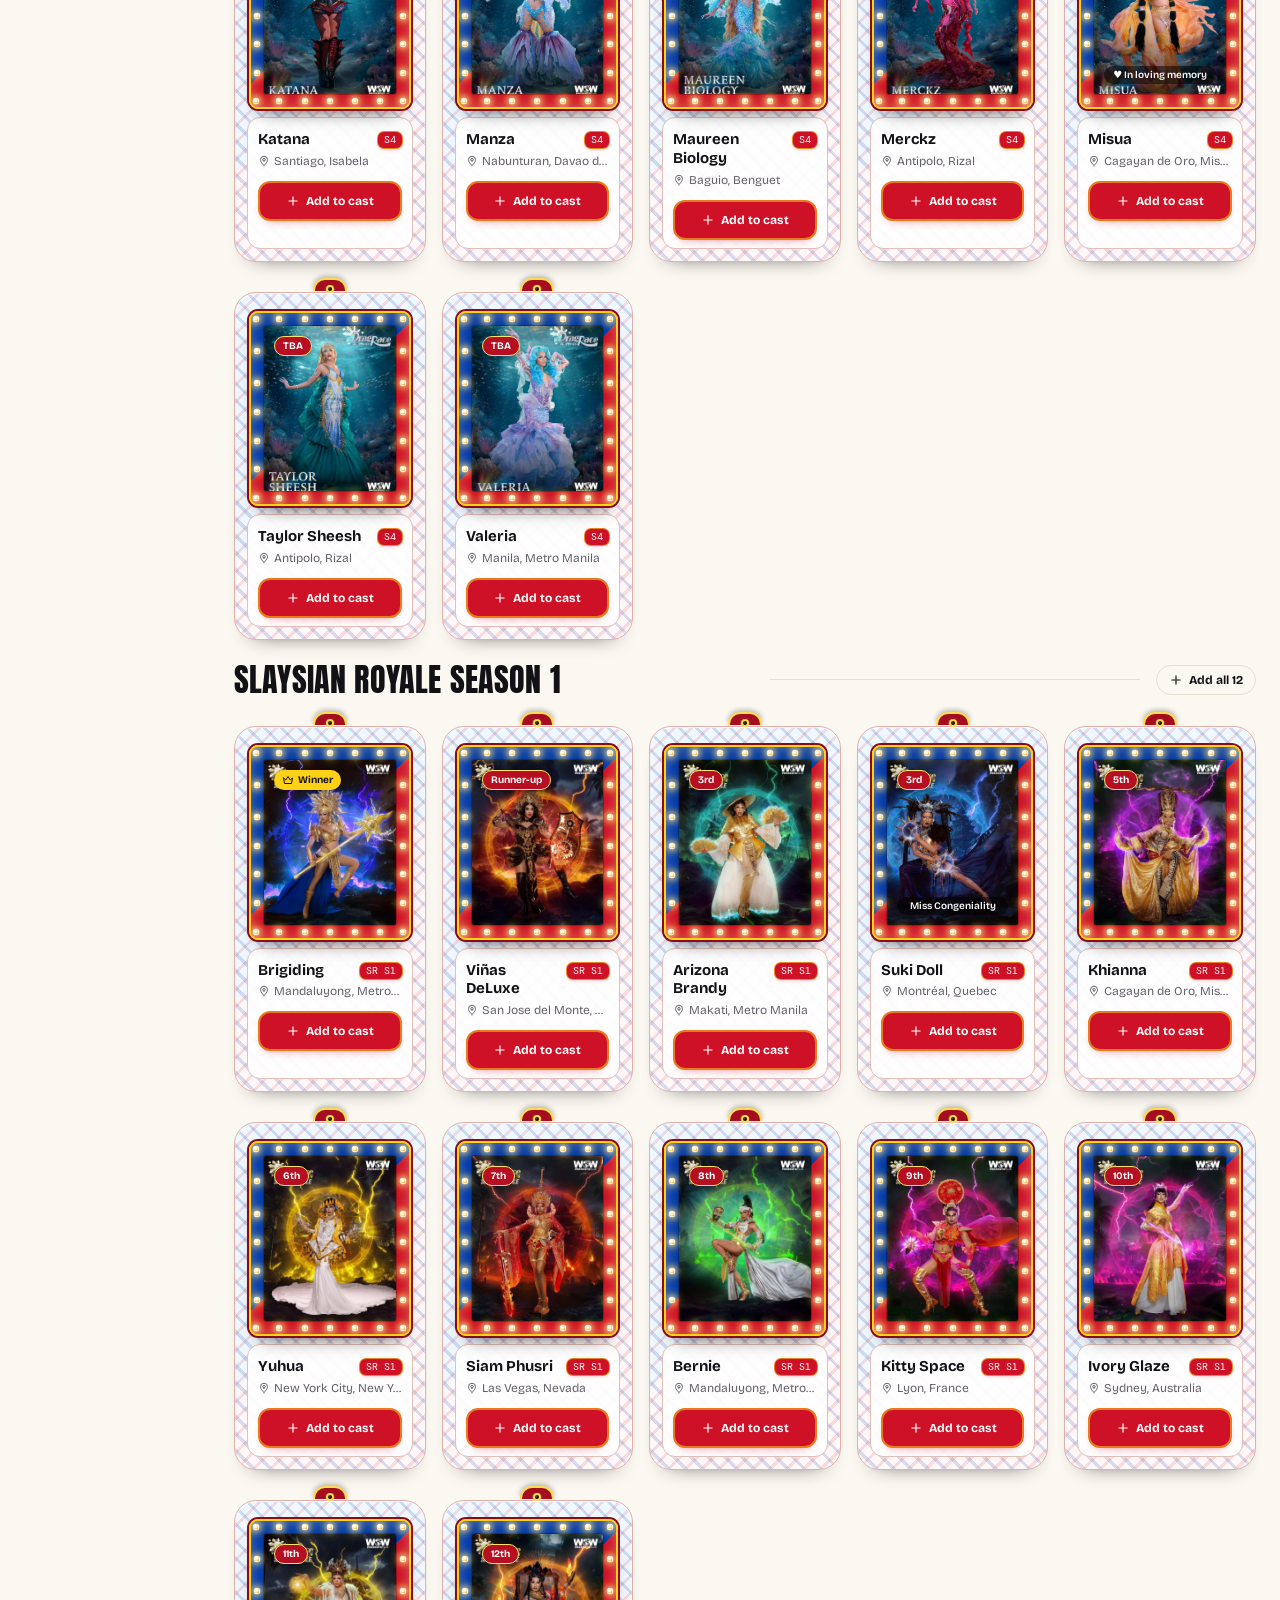
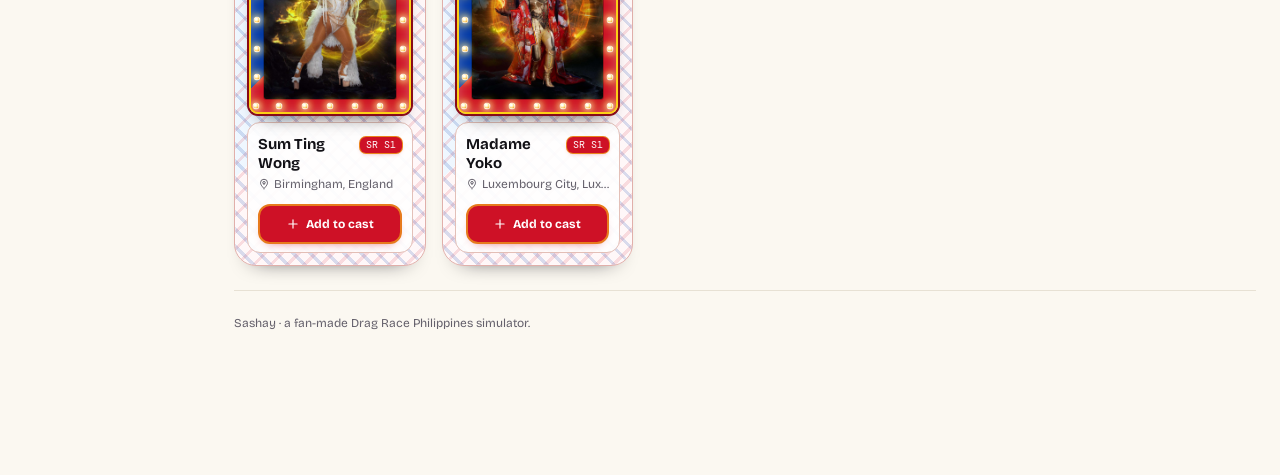
==== commit 26bd2f7c: "fix reading challenge and entrance and relationship per queen" ====
--- a/ACT002/index.html
+++ b/ACT002/index.html
@@ -9,9 +9,12 @@
     <link rel="preconnect" href="https://fonts.gstatic.com" crossorigin />
     <link rel="stylesheet" href="https://fonts.googleapis.com/css2?family=Anton&family=Bodoni+Moda:ital,opsz,wght@0,6..96,400..900;1,6..96,400..900&family=Bricolage+Grotesque:opsz,wght@12..96,300..800&family=Bungee&family=Cinzel+Decorative:wght@700;900&family=DM+Mono:wght@400;500&family=Fraunces:ital,opsz,wght@0,9..144,500..900;1,9..144,500..900&family=Shrikhand&display=swap" />
     <link rel="stylesheet" href="style.css" />
+    <link rel="stylesheet" href="season.css" />
   </head>
   <body>
     <div id="root"></div>
+    <script src="season-engine.js"></script>
     <script src="script.js"></script>
+    <script src="season-ui.js"></script>
   </body>
 </html>
--- a/ACT002/style.css
+++ b/ACT002/style.css
@@ -5301,7 +5301,6 @@
     box-shadow: 0 20px 40px -18px #000, 0 0 0 3px #f7f4ee, 0 0 20px #ffffff73
 }
 
-
 [data-theme=s3] .prop-wig path {
     display: block;
     fill: #0a0a0a;
@@ -7013,7 +7012,8 @@
     display: grid
 }
 
-.vanity-image-url {
+.vanity-image-url,
+.vanity-entrance {
     grid-column: 1/-1
 }
 
@@ -8220,10 +8220,6 @@
     box-shadow: 0 1px 3px #0003
 }
 
-.queen-added.has-status {
-    top: 42px
-}
-
 .queen-card-body {
     background: color-mix(in srgb, var(--surface) 92%, transparent);
     border: 1px solid color-mix(in srgb, var(--c1) 16%, var(--line));
@@ -8380,31 +8376,6 @@
 
 .seg.is-on {
     background: var(--c3)
-}
-
-.startbar-theme {
-    max-width: clamp(0px, var(--from-lg), 100vw);
-    margin-left: clamp(0px, var(--from-lg), 16px);
-    padding-left: clamp(0px, var(--from-lg), 16px);
-    border-left: clamp(0px, var(--from-lg), 1px) solid color-mix(in srgb, var(--bg) 15%, transparent);
-    white-space: nowrap;
-    flex-shrink: 0;
-    align-items: center;
-    gap: 8px;
-    display: flex;
-    overflow: hidden
-}
-
-.startbar-theme-icon {
-    color: color-mix(in srgb, var(--bg) 60%, transparent)
-}
-
-.startbar-theme-season {
-    font-family: var(--bs-font-monospace);
-    letter-spacing: .1em;
-    text-transform: uppercase;
-    color: color-mix(in srgb, var(--bg) 50%, transparent);
-    font-size: 10px
 }
 
 .startbar-go {
@@ -8533,7 +8504,6 @@
     filter: drop-shadow(0 0 10px #65247299)
 }
 
-
 [data-theme=sr1] .glitter-star {
     filter: hue-rotate(252deg) saturate(1.35) drop-shadow(0 0 18px #7d36accc)
 }
@@ -8893,3 +8863,585 @@
     font-size: 1.875rem;
     line-height: 1.2
 }
+
+:where([data-width-600]) .vanity-frame { padding: 16px !important; border-radius: 36px !important; }
+
+:where([data-width-600]) .vanity-body { padding: 24px 16px 32px; gap: 24px; }
+
+:where([data-width-600]) .vanity-preview { flex: 0 1 180px; width: min(180px, 100%); }
+
+:where([data-width-600]) .vanity-form { flex: 1 1 100%; width: 100%; }
+
+:where([data-width-600]) .vanity-fields { grid-template-columns: minmax(0, 1fr); }
+.vanity-entrance textarea { resize: vertical; min-height: 76px; }
+.race-line { overflow-wrap: anywhere; }
+.options-overlay { position: fixed; inset: 0; z-index: 10000; display: grid; place-items: center; padding: 20px; background: #100914d9; backdrop-filter: blur(12px); }
+.options-frame { position: relative; width: min(960px, 100%); max-height: min(90dvh, 900px); padding: 30px; border: 0; border-radius: 28px; }
+.options-glass { position: relative; z-index: 1; max-height: calc(min(90dvh, 900px) - 60px); overflow: hidden; border: 1px solid color-mix(in srgb, var(--c3) 30%, transparent); border-radius: 16px; padding: 10px; color: #fff; background: radial-gradient(ellipse at 15% 0%, color-mix(in srgb, var(--c1) 32%, transparent), transparent 65%), linear-gradient(145deg, color-mix(in srgb, var(--c2) 24%, #0d1016), #090c12 65%, color-mix(in srgb, var(--c1) 18%, #0d1016)); box-shadow: inset 0 0 40px #0005; }
+.options-scroll::-webkit-scrollbar { width: 10px; }
+.options-scroll::-webkit-scrollbar-track { background: #ffffff14; border-radius: 999px; margin-block: 6px; }
+.options-scroll::-webkit-scrollbar-thumb { background: var(--c3); border: 2px solid #202027; border-radius: 999px; min-height: 44px; }
+.options-scroll::-webkit-scrollbar-thumb:hover { background: var(--c3); }
+.options-scroll::-webkit-scrollbar-button, .options-scroll::-webkit-scrollbar-button:single-button { display: none; width: 0; height: 0; background: transparent; }
+.options-scroll::-webkit-scrollbar-corner { background: transparent; }
+.options-header { display: flex; justify-content: space-between; gap: 20px; margin-bottom: 28px; }
+.options-header h2 { font-family: var(--display); font-size: clamp(2rem, 5vw, 3.5rem); line-height: 1; margin: 10px 0; }
+.options-header h2 span, .options-group legend span { color: var(--c3); }
+.options-header p { color: #ffffffb8; margin: 0; }
+.options-eyebrow { color: var(--c3); font-size: .68rem; font-weight: 800; letter-spacing: .16em; }
+.options-close { flex: none; width: 40px; height: 40px; border: 1px solid #ffffff45; border-radius: 50%; background: #ffffff12; color: white; display: grid; place-items: center; }
+.options-form { display: grid; grid-template-columns: repeat(2, minmax(0, 1fr)); gap: 20px; }
+.options-group { min-width: 0; margin: 0; padding: 18px; border: 1px solid #ffffff22; border-radius: 16px; background: color-mix(in srgb, var(--c2) 10%, #ffffff08); }
+.options-group legend { float: none; width: auto; margin: 0 0 12px; padding: 0; font-size: .93rem; font-weight: 800; }
+.options-group legend span { font: 700 .7rem monospace; margin-right: 8px; }
+.options-choices { display: grid; gap: 7px; }
+.options-choice { position: relative; display: block; cursor: pointer; }
+
+.options-choice input { position: absolute; inset: 0; width: 100%; height: 100%; margin: 0; opacity: 0; cursor: pointer; }
+.options-choice > span { display: flex; align-items: center; justify-content: space-between; gap: 8px; padding: 10px 12px; border: 1px solid #ffffff24; border-radius: 9px; color: #ffffffcb; font-size: .82rem; background: #0002; transition: .2s; }
+.options-choice i { flex: none; width: 15px; height: 15px; border: 1px solid #ffffff80; border-radius: 50%; }
+.options-choice input:checked + span { color: var(--on-c1); border-color: var(--c3); background: var(--c1); box-shadow: inset 3px 0 var(--c3); }
+.options-choice input:checked + span i { border: 4px solid var(--c3); background: #fff; }
+.options-choice input:focus-visible + span, .options-close:focus-visible, .options-actions button:focus-visible { outline: 3px solid var(--c3); outline-offset: 2px; }
+.options-note, .options-actions { grid-column: 1 / -1; }
+.options-note { margin: 0; color: #ffffffa8; font-size: .76rem; }
+.options-actions { display: flex; justify-content: flex-end; gap: 10px; }
+.options-actions button { border-radius: 999px; padding: 11px 20px; font-weight: 800; cursor: pointer; transition: transform .2s ease, box-shadow .2s ease, background-color .2s ease, border-color .2s ease; }
+.options-cancel { color: white; border: 1px solid #ffffff45; background: transparent; }
+.options-save { display: inline-flex; align-items: center; gap: 8px; color: var(--on-c3); border: 0; background: var(--c3); }
+.race-group-title { color: var(--c3); font-weight: 800; padding: 12px 0 4px; }
+:where([data-width-600]) .options-overlay { padding: 10px; }
+
+:where([data-width-600]) .options-frame { padding: 22px; max-height: 94dvh; }
+
+:where([data-width-600]) .options-glass { max-height: calc(94dvh - 44px); padding: 8px; }
+
+:where([data-width-600]) .options-scroll { max-height: calc(94dvh - 62px); padding: 12px 6px; }
+
+:where([data-width-600]) .options-form { grid-template-columns: 1fr; gap: 14px; }
+
+:where([data-width-600]) .options-actions button { flex: 1; justify-content: center; }
+
+.options-choice:hover > span { border-color: color-mix(in srgb, var(--c3) 65%, transparent); }
+.options-header h2 { font-style: var(--display-style); font-weight: var(--display-weight); }
+[data-theme=s3] .options-glass { background: radial-gradient(ellipse at 15% 0%, #ffffff16, transparent 65%), linear-gradient(145deg, #282725, #090909 70%); }
+:where([data-reduced-motion]) .options-choice > span { transition: none; }
+
+.options-scroll {
+    max-height: calc(min(90dvh, 900px) - 82px);
+    overflow-y: scroll;
+    overflow-x: hidden;
+    overscroll-behavior: contain;
+    scrollbar-width: auto;
+    scrollbar-color: auto;
+    scrollbar-gutter: stable;
+    padding: clamp(10px, 3vw, 32px);
+}
+.options-frame.vanity-frame {
+    --options-metal: var(--c2);
+    --options-trim: var(--c1);
+    background: linear-gradient(140deg, color-mix(in srgb, var(--options-metal) 65%, #fff), var(--options-metal) 38%, color-mix(in srgb, var(--options-trim) 70%, #111) 75%, var(--options-metal));
+    box-shadow: 0 0 0 2px color-mix(in srgb, var(--options-metal) 55%, #fff), 0 0 32px -8px var(--options-metal), 0 30px 70px #0009, inset 0 0 0 3px #ffffff40, inset 0 0 22px #ffffff30;
+}
+[data-theme=s1] .options-frame.vanity-frame { --options-metal: #b72c24; --options-trim: #204b86; }
+[data-theme=s2] .options-frame.vanity-frame { --options-metal: #e63389; --options-trim: #df680e; }
+[data-theme=s3] .options-frame.vanity-frame { --options-metal: #878783; --options-trim: #272725; }
+[data-theme=s4] .options-frame.vanity-frame { --options-metal: #168b9e; --options-trim: #09516b; }
+[data-theme=sr1] .options-frame.vanity-frame { --options-metal: #743453; --options-trim: #42214e; }
+.options-cancel:hover { transform: translateY(-2px); background: #ffffff12; border-color: var(--c3); box-shadow: 0 5px 16px #0004; }
+.options-save:hover { transform: translateY(-2px); box-shadow: 0 6px 22px color-mix(in srgb, var(--c3) 35%, transparent); background: color-mix(in srgb, var(--c3) 85%, white); }
+.options-save svg { transition: transform .2s ease; }
+.options-save:hover svg { transform: rotate(-12deg) scale(1.15); }
+.options-actions button:active { transform: translateY(1px) scale(.97); box-shadow: none; }
+:where([data-width-600]) .options-scroll { max-height: calc(94dvh - 62px); padding: 12px 6px; }
+:where([data-reduced-motion]) .options-actions button,
+:where([data-reduced-motion]) .options-save svg { transition: none; }
+
+:where([data-reduced-motion]) .options-actions button:hover,
+:where([data-reduced-motion]) .options-actions button:active,
+:where([data-reduced-motion]) .options-save:hover svg { transform: none; }
+
+@supports not selector(::-webkit-scrollbar) {
+    .options-scroll { scrollbar-width: thin; scrollbar-color: var(--c3) #ffffff14; }
+}
+
+.options-close {
+    cursor: pointer;
+    transition: transform .2s ease, background-color .2s ease, border-color .2s ease, box-shadow .2s ease;
+}
+.options-close svg { transition: transform .2s ease; }
+.options-close:hover {
+    transform: translateY(-2px);
+    background: color-mix(in srgb, var(--c1) 35%, #17131d);
+    border-color: var(--c3);
+    box-shadow: 0 4px 16px color-mix(in srgb, var(--c3) 20%, transparent);
+}
+.options-close:hover svg { transform: rotate(90deg); }
+.options-close:active { transform: translateY(1px) scale(.92); box-shadow: none; }
+
+[data-theme=s2] .startbar-inner {
+    background: #751b49;
+    color: #fff5fa;
+    box-shadow: 0 24px 50px -20px #420c2c99, inset 0 1px 0 #ffffff1f;
+}
+:where([data-reduced-motion]) .options-close,
+:where([data-reduced-motion]) .options-close svg { transition: none; }
+
+:where([data-reduced-motion]) .options-close:hover,
+:where([data-reduced-motion]) .options-close:active,
+:where([data-reduced-motion]) .options-close:hover svg { transform: none; }
+
+.entrance-overlay {
+    position: fixed;
+    inset: 0;
+    z-index: 1060;
+    display: grid;
+    place-items: center;
+    padding: clamp(8px, 2vw, 24px);
+    background: #080811ce;
+    backdrop-filter: blur(12px);
+}
+.entrance-shell {
+    position: relative;
+    isolation: isolate;
+    width: min(1160px, 100%);
+    max-height: 94dvh;
+    overflow-y: auto;
+    overflow-x: hidden;
+    color: #fff;
+    border: 1px solid color-mix(in srgb, var(--c3) 38%, transparent);
+    border-radius: clamp(20px, 3vw, 34px);
+    background: color-mix(in srgb, var(--c2) 22%, #080d17);
+    box-shadow: 0 35px 100px #000a, 0 0 40px color-mix(in srgb, var(--c1) 20%, transparent);
+    scrollbar-width: thin;
+    scrollbar-color: var(--c3) #ffffff10;
+}
+.entrance-shell :is(h2, h3, p, blockquote, ol) { margin: 0; }
+.entrance-shell svg { display: block; }
+.entrance-shell button { font: inherit; }
+.entrance-shell [hidden] { display: none !important; }
+.entrance-close { position: absolute; top: 16px; right: 16px; z-index: 10; background: #080e1c80; }
+.entrance-close:focus-visible, .entrance-next:focus-visible, .entrance-auto:focus-visible { outline: 3px solid var(--c3); outline-offset: 4px; }
+.entrance-countdown {
+    position: relative;
+    min-height: min(72dvh, 610px);
+    display: grid;
+    place-items: center;
+    overflow: hidden;
+    isolation: isolate;
+    background: radial-gradient(ellipse at center, color-mix(in srgb, var(--c2) 84%, #121735), color-mix(in srgb, var(--c2) 60%, #0a1027));
+}
+.entrance-rays {
+    position: absolute;
+    z-index: -1;
+    width: 160vmax;
+    aspect-ratio: 1;
+    border-radius: 50%;
+    background: repeating-conic-gradient(from 5deg, transparent 0deg 28deg, color-mix(in srgb, var(--c3) 14%, transparent) 28deg 40deg);
+    animation: entrance-rays-spin 80s linear infinite;
+}
+.entrance-countdown-sun {
+    position: absolute;
+    width: clamp(260px, 45vw, 440px);
+    max-width: 86%;
+    color: var(--c3);
+    opacity: .6;
+    filter: drop-shadow(0 0 24px color-mix(in srgb, var(--c3) 30%, transparent));
+    animation: entrance-rays-spin 24s linear infinite;
+}
+.entrance-count-number {
+    position: relative;
+    font-family: var(--display);
+    font-style: var(--display-style);
+    font-weight: var(--display-weight);
+    font-size: clamp(8rem, 19vw, 12rem);
+    line-height: 1.1;
+    text-align: center;
+    text-shadow: 0 5px 28px #0005;
+}
+.entrance-count-label { position: absolute; bottom: 34px; font: 600 .65rem "DM Mono", monospace; letter-spacing: .22em; color: #ffffffa8; text-align: center; padding: 0 20px; }
+.is-announcing .entrance-count-number { max-width: 720px; font-size: clamp(2.5rem, 7vw, 5.6rem); padding: 20px; }
+.is-announcing .entrance-countdown-sun { opacity: .22; }
+.entrance-room { position: relative; isolation: isolate; min-height: 680px; padding-bottom: 24px; }
+.entrance-set { position: absolute; inset: 0; z-index: -1; overflow: hidden; pointer-events: none; }
+.entrance-wall {
+    position: absolute;
+    inset: 0 0 160px;
+    background: repeating-linear-gradient(45deg, #ffffff0c 0 3px, transparent 3px 13px), repeating-linear-gradient(-45deg, #0000001c 0 3px, transparent 3px 13px), linear-gradient(135deg, color-mix(in srgb, var(--c1) 68%, #17162a), color-mix(in srgb, var(--c2) 75%, #101626));
+    border-bottom: 10px solid color-mix(in srgb, var(--c3) 70%, #111);
+}
+.entrance-door-sun { position: absolute; width: 410px; height: 410px; left: 50%; top: 12px; transform: translateX(-50%); color: var(--c3); opacity: .6; }
+.entrance-pillar {
+    position: absolute;
+    width: 24px;
+    top: 0;
+    bottom: 150px;
+    background: repeating-linear-gradient(0deg, transparent 0 20px, #ffffff70 22px 26px, transparent 28px 48px), linear-gradient(90deg, var(--c1), color-mix(in srgb, var(--c1) 50%, #fff), var(--c1));
+    border-inline: 2px solid #ffffff40;
+    box-shadow: 0 0 22px color-mix(in srgb, var(--c1) 55%, transparent);
+}
+.entrance-pillar.is-left { left: 12%; }
+.entrance-pillar.is-right { right: 12%; }
+.entrance-door {
+    position: absolute;
+    top: 109px;
+    left: 50%;
+    transform: translateX(-50%);
+    width: 174px;
+    height: 230px;
+    padding: 12px;
+    border: 2px solid var(--c3);
+    border-bottom: 0;
+    border-radius: 6px 6px 0 0;
+    background: color-mix(in srgb, var(--c3) 65%, var(--c1));
+    box-shadow: 0 0 20px color-mix(in srgb, var(--c3) 30%, transparent), 0 12px 20px #0008;
+}
+.entrance-door-inside { position: relative; height: 100%; overflow: hidden; background: #080812; }
+.entrance-curtain { position: absolute; top: 0; bottom: 0; width: 50%; background: repeating-linear-gradient(90deg, #0005 0, transparent 5px 9px, #ffffff20 12px, #0005 16px), var(--c1); transition: transform .75s ease; }
+.entrance-curtain.is-left { left: 0; background-color: var(--c2); }
+.entrance-curtain.is-right { right: 0; }
+.is-entering .entrance-curtain.is-left { transform: translateX(-72%); }
+.is-entering .entrance-curtain.is-right { transform: translateX(72%); }
+.entrance-door-sign { position: absolute; z-index: 1; width: 100%; top: 22px; text-align: center; color: #fff; font-style: italic; letter-spacing: .18em; font-size: .9rem; text-shadow: 0 0 8px #fff, 0 0 18px var(--c1); }
+.entrance-door-bulbs { position: absolute; display: flex; justify-content: space-between; }
+.entrance-door-bulbs.is-top { top: 2px; left: 3px; right: 3px; }
+.entrance-door-bulbs.is-left { top: 20px; bottom: 3px; left: 1px; flex-direction: column; }
+.entrance-door-bulbs.is-right { top: 20px; bottom: 3px; right: 1px; flex-direction: column; }
+.entrance-door-bulbs i { width: 7px; height: 7px; border-radius: 50%; background: #fff9db; box-shadow: 0 0 5px #fff, 0 0 12px var(--c3); }
+.entrance-floor { position: absolute; inset: 339px 0 0; background: linear-gradient(180deg, color-mix(in srgb, var(--c2) 40%, #111a28), #0a101bed 75%); }
+.entrance-floor::before { content: ""; position: absolute; inset: 0; opacity: .2; background: repeating-conic-gradient(#fff2 0% 25%, transparent 0% 50%) 0 0 / 90px 90px; mask-image: linear-gradient(#000, transparent 70%); }
+.entrance-floor span { position: absolute; top: 5px; left: 50%; width: 120px; height: 20px; transform: translateX(-50%); background: var(--c3); filter: blur(24px); opacity: .7; }
+.entrance-heading { position: relative; padding: 24px 76px 18px 30px; display: flex; align-items: center; gap: 20px; justify-content: space-between; background: linear-gradient(#050813b3, transparent); }
+.entrance-kicker { display: block; font: 600 .65rem/1.6 "DM Mono", monospace; letter-spacing: .1em; color: var(--c3); }
+.entrance-heading h2 { margin-top: 5px; font-family: var(--display); font-style: var(--display-style); font-weight: var(--display-weight); font-size: clamp(1.35rem, 3.2vw, 2.2rem); line-height: 1.15; }
+.entrance-counter { flex: none; border: 1px solid #ffffff40; background: #0003; padding: 7px 12px; border-radius: 999px; color: #fff; font: .7rem "DM Mono", monospace; }
+.entrance-scene { position: relative; min-height: 365px; padding: 65px 22px 16px; display: flex; justify-content: center; }
+.entrance-feature { position: relative; width: min(680px, 100%); display: flex; flex-direction: column; align-items: center; text-align: center; }
+.entrance-portrait { position: relative; width: 138px; height: 138px; flex: none; border-radius: 50%; border: 4px solid var(--c3); padding: 4px; background: color-mix(in srgb, var(--c1) 55%, #12111b); box-shadow: 0 0 0 5px #ffffff18, 0 12px 35px #0008, 0 0 24px color-mix(in srgb, var(--c3) 25%, transparent); }
+.entrance-portrait .queen-art { display: block; width: 100%; height: 100%; object-fit: cover; object-position: center 20%; border-radius: 50%; }
+.entrance-introduction { width: 100%; margin-top: 16px; padding: 0 12px; }
+.entrance-introduction .entrance-kicker { font-size: .6rem; color: #ffffffbd; }
+.entrance-introduction h3 { font-family: var(--display); font-style: var(--display-style); font-weight: var(--display-weight); font-size: clamp(1.65rem, 4vw, 2.5rem); line-height: 1.2; margin: 6px 0 9px; color: #fff; text-shadow: 0 3px 16px #0008; overflow-wrap: anywhere; }
+.entrance-introduction blockquote { min-height: 3em; color: #fff4dc; font-size: clamp(.85rem, 1.7vw, 1rem); line-height: 1.6; overflow-wrap: anywhere; text-shadow: 0 2px 8px #000; }
+.entrance-introduction blockquote::before { content: '\201c'; color: var(--c3); }
+.entrance-introduction blockquote::after { content: '\201d'; color: var(--c3); }
+.entrance-deck { position: relative; margin: 0 26px; padding: 16px 18px; border: 1px solid #ffffff24; border-radius: 18px; background: #080d1bbf; backdrop-filter: blur(8px); }
+.entrance-deck-heading { display: flex; justify-content: space-between; gap: 12px; margin-bottom: 14px; font: .6rem/1.4 "DM Mono", monospace; color: #ffffffa3; }
+.entrance-roster-label { color: var(--c3); letter-spacing: .1em; }
+.entrance-roster { padding: 0; list-style: none; display: flex; justify-content: center; flex-wrap: wrap; gap: 12px 14px; min-height: 72px; align-items: flex-start; }
+.entrance-roster-queen { display: flex; flex: 0 0 64px; min-width: 0; flex-direction: column; align-items: center; gap: 8px; }
+.entrance-roster .entrance-portrait { width: 54px; height: 54px; padding: 2px; border-width: 2px; box-shadow: 0 0 0 2px #ffffff12, 0 6px 15px #0004; transform-origin: top left; }
+.entrance-roster-name { display: block; width: 100%; font-size: .58rem; line-height: 1.25; color: #ffffffd9; text-align: center; overflow-wrap: anywhere; }
+.entrance-controls { position: relative; display: flex; justify-content: center; padding: 20px 24px 0; }
+.entrance-next { display: inline-flex; align-items: center; justify-content: center; gap: 12px; min-height: 46px; padding: 12px 26px; border: 1px solid transparent; border-radius: 999px; background: var(--c3); color: var(--on-c3); font-size: .9rem !important; font-weight: 800 !important; cursor: pointer; box-shadow: 0 5px 24px color-mix(in srgb, var(--c3) 22%, transparent); transition: transform .2s, box-shadow .2s, opacity .2s; }
+.entrance-next:hover:not(:disabled) { transform: translateY(-2px); box-shadow: 0 7px 30px color-mix(in srgb, var(--c3) 38%, transparent); }
+.entrance-next:active:not(:disabled) { transform: translateY(1px) scale(.97); }
+.entrance-next:disabled { cursor: default; opacity: .5; }
+.entrance-controls>.entrance-next { flex: 0 1 240px; width: auto; min-width: 0; padding-inline: clamp(12px, 2vw, 26px); }
+.entrance-controls>.entrance-next svg { flex-shrink: 0; }
+.entrance-auto { display: inline-flex; align-items: center; justify-content: center; gap: 8px; flex: 0 0 auto; min-height: 46px; padding: 12px clamp(12px, 2vw, 20px); border: 1px solid color-mix(in srgb, var(--c3) 60%, transparent); border-radius: 999px; background: color-mix(in srgb, var(--c2) 28%, #080d1b); color: #fff; font-size: .8rem !important; font-weight: 700 !important; white-space: nowrap; cursor: pointer; transition: transform .2s, background-color .2s, box-shadow .2s; }
+.entrance-auto[aria-pressed=true] { background: var(--c1); color: var(--on-c1); border-color: var(--c3); box-shadow: 0 0 20px color-mix(in srgb, var(--c1) 35%, transparent); }
+.entrance-auto:hover { transform: translateY(-2px); box-shadow: 0 5px 22px color-mix(in srgb, var(--c3) 25%, transparent); }
+.entrance-auto:active { transform: translateY(1px) scale(.97); }
+.entrance-group-complete { padding: 80px 0 50px; }
+.entrance-group-complete h3 { font-family: var(--display); font-size: clamp(2rem, 5vw, 3.5rem); margin: 12px 0; }
+.entrance-group-complete p { font-size: .9rem; color: #ffffffb3; }
+.is-complete.entrance-room { min-height: 600px; display: flex; flex-direction: column; }
+.is-complete .entrance-counter { display: none; }
+.is-complete .entrance-door { opacity: .3; }
+.is-complete .entrance-heading { text-align: center; justify-content: center; padding: 28px 65px 20px; }
+.is-complete .entrance-deck { flex: 1; display: flex; flex-direction: column; justify-content: center; margin-top: 18px; padding: 26px 20px; background: #080d1be0; }
+.is-complete .entrance-deck-heading { justify-content: center; flex-wrap: wrap; margin-bottom: 28px; }
+.is-complete .entrance-roster { gap: 22px 18px; }
+.is-complete .entrance-roster-queen { flex-basis: 88px; }
+.is-complete .entrance-roster .entrance-portrait { width: 76px; height: 76px; border-width: 3px; }
+.is-complete .entrance-roster-name { font-size: .68rem; }
+.is-complete .entrance-controls { padding-top: 26px; }
+.entrance-ready { position: relative; overflow: hidden; text-align: center; padding: 60px clamp(22px, 5vw, 70px) 40px; isolation: isolate; }
+.entrance-ready-sun { position: absolute; width: 450px; top: -180px; left: 50%; margin-left: -225px; opacity: .12; color: var(--c3); z-index: -1; animation: entrance-rays-spin 40s linear infinite; }
+.entrance-ready h2 { font-size: clamp(2rem, 6vw, 4.5rem); margin: 12px 0; }
+.entrance-ready > p { color: #ffffffb3; }
+.entrance-rules { display: grid; grid-template-columns: 1fr 1fr; gap: 12px; margin: 30px auto; max-width: 700px; text-align: left; }
+.entrance-rules > div { border: 1px solid #ffffff26; border-radius: 14px; background: #ffffff08; padding: 18px; }
+.entrance-rules span { display: block; color: var(--c3); font-size: .7rem; margin-bottom: 6px; }
+.entrance-rules strong { display: block; font-size: .9rem; }
+.entrance-ready-note { font-size: .8rem; margin-bottom: 24px !important; }
+@keyframes entrance-rays-spin { to { transform: rotate(360deg); } }
+:where([data-width-600]) .entrance-shell { max-height: 96dvh; border-radius: 20px; }
+
+:where([data-width-600]) .entrance-close { top: 12px; right: 12px; width: 34px; height: 34px; }
+
+:where([data-width-600]) .entrance-heading { padding: 22px 54px 12px 18px; align-items: flex-start; gap: 8px; }
+
+:where([data-width-600]) .entrance-heading h2 { max-width: 220px; }
+
+:where([data-width-600]) .entrance-heading .entrance-kicker { font-size: .55rem; }
+
+:where([data-width-600]) .entrance-counter { padding: 5px 7px; font-size: .6rem; }
+
+:where([data-width-600]) .entrance-room { min-height: 0; padding-bottom: 20px; }
+
+:where([data-width-600]) .entrance-scene { min-height: 345px; padding: 62px 12px 16px; }
+
+:where([data-width-600]) .entrance-door-sun { width: 330px; height: 330px; top: 60px; }
+
+:where([data-width-600]) .entrance-door { top: 138px; width: 145px; height: 194px; }
+
+:where([data-width-600]) .entrance-pillar.is-left { left: 5%; }
+
+:where([data-width-600]) .entrance-pillar.is-right { right: 5%; }
+
+:where([data-width-600]) .entrance-portrait { width: 118px; height: 118px; }
+
+:where([data-width-600]) .entrance-deck { margin: 0 12px; padding: 14px 10px; }
+
+:where([data-width-600]) .entrance-deck-heading { font-size: .54rem; gap: 8px; }
+
+:where([data-width-600]) .entrance-roster { gap: 12px 8px; }
+
+:where([data-width-600]) .entrance-roster-queen { flex-basis: 53px; }
+
+:where([data-width-600]) .entrance-roster .entrance-portrait { width: 46px; height: 46px; }
+
+:where([data-width-600]) .entrance-roster-name { font-size: .54rem; }
+
+:where([data-width-600]) .entrance-controls { padding-inline: 16px; }
+
+:where([data-width-600]) .entrance-next { max-width: 360px; }
+
+:where([data-width-600]) .is-complete.entrance-room { min-height: min(700px, 87dvh); }
+
+:where([data-width-600]) .is-complete .entrance-heading { padding: 24px 48px 12px; }
+
+:where([data-width-600]) .is-complete .entrance-roster { gap: 16px 8px; }
+
+:where([data-width-600]) .is-complete .entrance-roster-queen { flex-basis: 65px; }
+
+:where([data-width-600]) .is-complete .entrance-roster .entrance-portrait { width: 58px; height: 58px; }
+
+:where([data-width-600]) .is-complete .entrance-roster-name { font-size: .6rem; }
+
+:where([data-width-600]) .entrance-rules { grid-template-columns: 1fr; }
+
+:where([data-width-600]) .entrance-count-label { font-size: .55rem; letter-spacing: .12em; }
+:where([data-reduced-motion]) .entrance-rays,
+:where([data-reduced-motion]) .entrance-countdown-sun,
+:where([data-reduced-motion]) .entrance-ready-sun { animation: none; }
+
+:where([data-reduced-motion]) .entrance-curtain,
+:where([data-reduced-motion]) .entrance-next,
+:where([data-reduced-motion]) .entrance-auto { transition: none; }
+
+:where([data-reduced-motion]) .entrance-next:hover:not(:disabled),
+:where([data-reduced-motion]) .entrance-next:active:not(:disabled),
+:where([data-reduced-motion]) .entrance-auto:hover,
+:where([data-reduced-motion]) .entrance-auto:active { transform: none; }
+
+.entrance-portrait-placeholder { flex: none; }
+
+.entrance-room:not(.is-complete) .entrance-roster {
+    max-height: 110px;
+    overflow-y: auto;
+    padding: 4px;
+    scrollbar-width: thin;
+    scrollbar-color: var(--c3) #ffffff10;
+}
+
+.entrance-introduction .entrance-origin {
+    display: inline-flex;
+    align-items: center;
+    justify-content: center;
+    flex-wrap: wrap;
+    gap: 5px 10px;
+    max-width: 100%;
+    padding: 7px 12px;
+    border: 1px solid color-mix(in srgb, var(--c3) 45%, #ffffff28);
+    border-radius: 14px;
+    background: color-mix(in srgb, var(--c2) 18%, #0a101b);
+    color: #fff;
+    font-family: var(--bs-body-font-family, sans-serif);
+    font-size: .73rem;
+    font-weight: 600;
+    line-height: 1.5;
+    letter-spacing: .015em;
+    text-shadow: none;
+    box-shadow: 0 3px 12px #0005;
+}
+.entrance-origin-season { flex: none; color: var(--c3); font-weight: 800; }
+.entrance-origin-hometown { min-width: 0; overflow-wrap: anywhere; }
+.entrance-introduction h3 { margin-top: 10px; }
+
+.entrance-furnishings {
+    position: absolute;
+    top: 153px;
+    width: min(24%, 250px);
+}
+.entrance-furnishings.is-left { left: 3%; }
+.entrance-furnishings.is-right { right: 3%; }
+.entrance-wall-cabinets { display: grid; grid-template-columns: repeat(2, minmax(0, 1fr)); gap: 12px; }
+.entrance-wall-cabinet {
+    position: relative;
+    height: 114px;
+    padding: 7px;
+    border: 2px solid color-mix(in srgb, var(--c3) 65%, #fff);
+    border-radius: 5px;
+    background: linear-gradient(135deg, #ffffff30, #0002), var(--c1);
+    box-shadow: 3px 7px 0 #0003, 0 10px 18px #0005, inset 0 1px #ffffff70;
+}
+.entrance-cabinet-glass {
+    position: relative;
+    display: grid;
+    grid-template-rows: 1fr 1fr;
+    height: 100%;
+    padding: 3px 4px 0;
+    border: 1px solid #ffffff50;
+    background: linear-gradient(120deg, transparent 30%, #ffffff18 31% 38%, transparent 39% 70%, #ffffff0d 71%), color-mix(in srgb, var(--c2) 25%, #0c1823);
+    box-shadow: inset 0 2px 10px #0008;
+}
+.entrance-cabinet-glass::after { content: ''; position: absolute; top: 0; bottom: 0; left: 50%; width: 2px; background: color-mix(in srgb, var(--c3) 60%, #fff); }
+.entrance-cabinet-shelf { display: flex; align-items: flex-end; justify-content: space-around; gap: 3px; padding-bottom: 5px; border-bottom: 3px solid color-mix(in srgb, var(--c3) 55%, var(--c1)); }
+.entrance-cabinet-shelf > i { flex: none; }
+.entrance-cabinet-handles { position: absolute; top: 44%; left: calc(50% - 6px); width: 12px; height: 12px; border-inline: 2px solid #fff4d1; filter: drop-shadow(0 1px 1px #0008); }
+.entrance-worktable { position: relative; margin-top: 44px; }
+.entrance-worktable .table-top { height: 12px; border-radius: 4px; }
+.entrance-worktable .werk-rail { height: 15px; padding-inline: 10px; font-size: 7px; }
+.entrance-worktable .werk-legs { height: 74px; margin-inline: 12px; }
+.entrance-worktable .werk-leg { width: 8px; background: linear-gradient(90deg, #ffffff35, transparent), var(--c1); }
+.entrance-worktable .werk-bar { height: 7px; }
+.entrance-worktable .werk-shelf { inset-inline: 14px; height: 14px; bottom: 28px; background: color-mix(in srgb, var(--c2) 65%, #12131e); }
+.entrance-table-props { display: flex; align-items: flex-end; justify-content: flex-start; gap: 7px; padding: 0 14px 2px; }
+.entrance-table-props > i { flex: none; }
+:where([data-width-760]) .entrance-furnishings { top: 132px; width: 76px; }
+
+:where([data-width-760]) .entrance-furnishings.is-left { left: 12px; }
+
+:where([data-width-760]) .entrance-furnishings.is-right { right: 12px; }
+
+:where([data-width-760]) .entrance-wall-cabinets { grid-template-columns: 1fr; gap: 12px; }
+
+:where([data-width-760]) .entrance-wall-cabinet { height: 66px; padding: 4px; }
+
+:where([data-width-760]) .entrance-cabinet-glass { padding: 0 3px; }
+
+:where([data-width-760]) .entrance-cabinet-shelf { padding-bottom: 2px; border-bottom-width: 2px; }
+
+:where([data-width-760]) .entrance-cabinet-shelf .cabinet-perfume { height: 14px; }
+
+:where([data-width-760]) .entrance-cabinet-shelf .cabinet-lipstick { height: 13px; }
+
+:where([data-width-760]) .entrance-cabinet-shelf .cabinet-compact { width: 12px; height: 12px; }
+
+:where([data-width-760]) .entrance-worktable { width: 94px; margin-top: 37px; }
+
+:where([data-width-760]) .is-left > .entrance-worktable { margin-left: -6px; }
+
+:where([data-width-760]) .is-right > .entrance-worktable { margin-left: -12px; }
+
+:where([data-width-760]) .entrance-worktable .werk-legs { height: 60px; margin-inline: 8px; }
+
+:where([data-width-760]) .entrance-worktable .werk-rail { height: 12px; }
+
+:where([data-width-760]) .entrance-worktable .werk-shelf { inset-inline: 7px; }
+
+:where([data-width-760]) .entrance-table-props { gap: 5px; padding-inline: 9px; }
+
+:where([data-width-760]) .entrance-table-props .cabinet-palette { display: none; }
+:where([data-width-380]) .entrance-furnishings { width: 64px; }
+
+:where([data-width-380]) .entrance-furnishings.is-left { left: 8px; }
+
+:where([data-width-380]) .entrance-furnishings.is-right { right: 8px; }
+
+:where([data-width-380]) .entrance-worktable { width: 78px; }
+
+:where([data-width-380]) .entrance-introduction .entrance-origin { padding: 7px 10px; font-size: .7rem; }
+
+[data-theme=s1] .entrance-shell {
+    background: color-mix(in srgb, var(--c4) 18%, var(--ink));
+    border-color: var(--c3);
+    box-shadow: 0 35px 100px #000a, 0 0 28px color-mix(in srgb, var(--c1) 24%, transparent);
+}
+[data-theme=s1] .entrance-countdown {
+    background: radial-gradient(ellipse at center, color-mix(in srgb, var(--led-a) 78%, var(--ink)), color-mix(in srgb, var(--led-b) 45%, var(--ink)));
+}
+[data-theme=s1] .entrance-wall {
+    background: repeating-linear-gradient(45deg, #f3ebdd12 0 3px, transparent 3px 16px), repeating-linear-gradient(-45deg, #00000024 0 3px, transparent 3px 16px), linear-gradient(145deg, color-mix(in srgb, var(--c1) 72%, var(--ink)), color-mix(in srgb, var(--led-b) 42%, var(--ink)));
+    border-bottom-color: var(--c3);
+}
+[data-theme=s1] .entrance-wall::after {
+    content: '';
+    position: absolute;
+    inset: auto 0 0;
+    height: 10px;
+    background: var(--stripe);
+    box-shadow: 0 -2px 0 #f3ebdd99;
+}
+[data-theme=s1] .entrance-pillar {
+    background: repeating-linear-gradient(0deg, transparent 0 20px, #fff7d3 22px 26px, transparent 28px 48px), linear-gradient(90deg, #777771, var(--bg) 35%, #b3b0a6 65%, #565750);
+    border-inline-color: var(--c3);
+    box-shadow: 0 0 18px color-mix(in srgb, var(--c3) 28%, transparent);
+}
+[data-theme=s1] .entrance-door {
+    background: linear-gradient(90deg, #a6a59b, var(--bg) 45%, #777971);
+    border-color: var(--c3);
+}
+[data-theme=s1] .entrance-curtain.is-left { background-color: var(--c4); }
+[data-theme=s1] .entrance-curtain.is-right { background-color: var(--c1); }
+[data-theme=s1] .entrance-floor {
+    background: linear-gradient(180deg, #45443d, var(--ink) 60%, #10291b);
+}
+[data-theme=s1] .entrance-wall-cabinet {
+    background: linear-gradient(180deg, var(--c4), #174a2a);
+    border-color: var(--c3);
+    box-shadow: 3px 7px 0 #0d2d19, 0 10px 18px #0005, inset 0 1px #fff7;
+}
+[data-theme=s1] .entrance-cabinet-glass {
+    background: linear-gradient(120deg, transparent 30%, #ffffff24 31% 38%, transparent 39% 70%, #ffffff12 71%), #10291b;
+}
+[data-theme=s1] .entrance-cabinet-shelf { border-bottom-color: var(--c3); }
+[data-theme=s1] .entrance-worktable .werk-rail,
+[data-theme=s1] .entrance-worktable .werk-bar { background: var(--c4); }
+[data-theme=s1] .entrance-worktable .werk-rail { color: var(--bg); }
+[data-theme=s1] .entrance-worktable .werk-leg {
+    background: linear-gradient(90deg, #777971, var(--bg) 45%, #a6a59b);
+}
+[data-theme=s1] .entrance-worktable .werk-shelf { background: #174a2a; }
+[data-theme=s1] .entrance-portrait { background: linear-gradient(135deg, var(--bg), #777971); }
+[data-theme=s1] .entrance-introduction .entrance-origin {
+    background: #10291b;
+    border-color: var(--c3);
+    color: var(--bg);
+}
+[data-theme=s1] .entrance-deck {
+    background: #10291bf0;
+    border-color: color-mix(in srgb, var(--c3) 50%, transparent);
+    box-shadow: inset 0 1px #ffffff12;
+}
+[data-theme=s1] .is-complete .entrance-deck { background: #0d2116f2; }
+[data-theme=s1] .entrance-counter { background: #10291b; border-color: #f2b70580; }
+[data-theme=s1] .entrance-ready {
+    background: radial-gradient(ellipse at top, #2f8f4626, transparent 65%), var(--ink);
+}
+[data-theme=s1] .entrance-rules > div { background: #10291b; border-color: #f2b70566; }
+
+[data-theme=s1] .options-frame.vanity-frame {
+    --options-metal: #b3b0a6;
+    --options-trim: #777971;
+}
+[data-theme=s1] .options-glass {
+    background: radial-gradient(ellipse at 15% 0%, #d62b1f2b, transparent 60%), linear-gradient(145deg, #18271b, var(--ink) 65%, #10291b);
+}
+[data-theme=s1] .options-group { background: #10291b99; border-color: #f2b70540; }
+[data-theme=s1] .options-choice input:checked + span { background: #174a2a; color: var(--bg); }
+
+[data-theme=sr1] .entrance-heading > div { min-width: 0; }
+[data-theme=sr1] .entrance-heading h2 {
+    font-size: clamp(1.15rem, 2.6vw, 1.9rem);
+    font-weight: 700;
+    letter-spacing: .065em;
+    line-height: 1.35;
+    font-kerning: none;
+    font-variant-ligatures: none;
+    font-feature-settings: "liga" 0, "clig" 0, "dlig" 0, "calt" 0;
+    overflow-wrap: break-word;
+}
--- a/ACT002/season.css
+++ b/ACT002/season.css
@@ -0,0 +1,2083 @@
+.entrance-shell.is-season {
+    height: min(900px, 94dvh);
+    overflow: hidden;
+    max-width: 1280px;
+}
+
+.is-season .entrance-content {
+    height: 100%;
+}
+
+.is-season>.entrance-close {
+    top: 14px;
+    right: 14px;
+}
+
+.sim-app {
+    --sim-bg: color-mix(in srgb, var(--c2) 24%, #0a0d18);
+    --sim-card: color-mix(in srgb, var(--c2) 17%, #101321);
+    --sim-border: color-mix(in srgb, var(--c3) 25%, #ffffff16);
+    --sim-muted: #ffffffb8;
+    height: 100%;
+    min-height: 0;
+    isolation: isolate;
+    position: relative;
+    display: grid;
+    grid-template-rows: auto auto minmax(0, 1fr) auto;
+    color: #fff;
+    background: var(--sim-bg);
+    font-family: var(--bs-body-font-family, sans-serif);
+}
+
+.sim-app *,
+.sim-app *::before,
+.sim-app *::after {
+    box-sizing: border-box;
+}
+
+.sim-app :is(h2, h3, h4, p, blockquote, figure) {
+    margin: 0;
+}
+
+.sim-app :is(button, a, input, summary, [tabindex]):focus-visible {
+    outline: 3px solid var(--c3);
+    outline-offset: 3px;
+}
+
+.sim-app button {
+    cursor: pointer;
+}
+
+.sim-app button:disabled {
+    cursor: default;
+    opacity: .45;
+}
+
+.sim-app a {
+    color: var(--c3);
+}
+
+.sim-app h3 {
+    font-weight: 750;
+    font-size: 1.05rem;
+    line-height: 1.4;
+}
+
+.sim-app p {
+    line-height: 1.7;
+}
+
+.sim-app svg {
+    flex: none;
+}
+
+.sim-app details summary {
+    cursor: pointer;
+    font-size: .85rem;
+    font-weight: 750;
+    line-height: 1.5;
+}
+
+.sim-app details[open]>summary {
+    margin-bottom: 18px;
+}
+
+.sim-app .sim-fineprint {
+    color: var(--sim-muted);
+    font-size: .72rem;
+    line-height: 1.7;
+    margin-top: 16px;
+}
+
+.sim-topbar {
+    position: relative;
+    z-index: 1;
+    display: flex;
+    justify-content: space-between;
+    align-items: center;
+    gap: 16px;
+    padding: 18px 76px 16px 28px;
+    background: color-mix(in srgb, var(--sim-bg) 94%, transparent);
+    border-bottom: 1px solid var(--sim-border);
+}
+
+.sim-topbar>div {
+    min-width: 0;
+}
+
+.sim-topbar strong {
+    display: block;
+    margin-top: 3px;
+    font-size: .95rem;
+}
+
+.sim-eyebrow {
+    display: block;
+    font: 650 .63rem/1.6 'DM Mono', monospace;
+    color: var(--c3);
+    letter-spacing: .12em;
+}
+
+.sim-live-pill {
+    flex: none;
+    display: flex;
+    align-items: center;
+    gap: 7px;
+    border: 1px solid var(--sim-border);
+    padding: 7px 10px;
+    border-radius: 999px;
+    font-size: .67rem;
+    color: #ffffffd1;
+    background: #0002;
+}
+
+.sim-live-pill i {
+    width: 6px;
+    height: 6px;
+    border-radius: 50%;
+    background: var(--c3);
+    box-shadow: 0 0 8px var(--c3);
+}
+
+.sim-steps {
+    position: relative;
+    display: flex;
+    align-items: center;
+    gap: 18px;
+    overflow-x: auto;
+    padding: 12px 28px;
+    background: color-mix(in srgb, var(--sim-bg) 90%, transparent);
+    border-bottom: 1px solid #ffffff10;
+    scrollbar-width: thin;
+    scrollbar-color: var(--c3) transparent;
+}
+
+.sim-steps>span {
+    flex: none;
+    display: flex;
+    align-items: center;
+    gap: 6px;
+    font-size: .66rem;
+    color: #ffffff70;
+}
+
+.sim-steps i {
+    font: .57rem 'DM Mono', monospace;
+    font-style: normal;
+}
+
+.sim-steps .is-current {
+    color: var(--c3);
+    font-weight: 800;
+}
+
+.sim-steps .is-done {
+    color: #ffffffe0;
+}
+
+.sim-page {
+    position: relative;
+    min-width: 0;
+    min-height: 0;
+    overflow: auto;
+    overscroll-behavior: contain;
+    padding: 30px clamp(16px, 3.5vw, 44px) 38px;
+    scrollbar-width: thin;
+    scrollbar-color: var(--c3) transparent;
+}
+
+.sim-page>* {
+    position: relative;
+    animation: sim-rise .3s ease both;
+}
+
+.sim-page>*+* {
+    margin-top: 20px;
+}
+
+.sim-page-title {
+    max-width: 940px;
+    padding: 12px 0 8px;
+    text-shadow: 0 3px 12px #0009;
+}
+
+.sim-page-title h2 {
+    font-family: var(--display);
+    font-style: var(--display-style);
+    font-weight: var(--display-weight);
+    font-size: calc(clamp(2rem, 4vw, 3.65rem) * var(--dscale));
+    line-height: 1.18;
+    margin: 9px 0 12px;
+    overflow-wrap: anywhere;
+    outline: none !important;
+}
+
+.sim-page-title p {
+    font-size: .9rem;
+    color: #ffffffe0;
+    max-width: 800px;
+}
+
+.sim-panel {
+    padding: 20px;
+    border: 1px solid var(--sim-border);
+    border-radius: 18px;
+    background: var(--sim-card);
+    box-shadow: 0 8px 30px #0002, inset 0 1px #ffffff09;
+    min-width: 0;
+}
+
+.sim-panel>p {
+    font-size: .84rem;
+    color: var(--sim-muted);
+}
+
+.sim-panel>*+* {
+    margin-top: 12px;
+}
+
+.sim-panel blockquote {
+    color: #fff4e2;
+    font-size: .88rem;
+    line-height: 1.7;
+}
+
+.sim-panel blockquote::before {
+    content: '\201c';
+    color: var(--c3);
+}
+
+.sim-panel blockquote::after {
+    content: '\201d';
+    color: var(--c3);
+}
+
+.sim-card-grid {
+    display: grid;
+    grid-template-columns: repeat(auto-fit, minmax(min(100%, 245px), 1fr));
+    align-items: stretch;
+    gap: 14px;
+}
+
+.sim-identity {
+    display: flex;
+    align-items: center;
+    gap: 11px;
+    min-width: 0;
+}
+
+.sim-identity>span:last-child {
+    min-width: 0;
+}
+
+.sim-identity strong {
+    display: block;
+    font-size: .84rem;
+    line-height: 1.4;
+    overflow-wrap: anywhere;
+}
+
+.sim-identity small {
+    display: block;
+    color: var(--sim-muted);
+    font-size: .66rem;
+    margin-top: 4px;
+    line-height: 1.4;
+}
+
+.sim-face {
+    width: 43px;
+    height: 43px;
+    flex: none;
+    display: block;
+    border-radius: 50%;
+    padding: 2px;
+    border: 2px solid var(--c3);
+    background: var(--c1);
+    overflow: hidden;
+}
+
+.sim-face .queen-art {
+    display: block;
+    width: 100%;
+    height: 100%;
+    object-fit: cover;
+    object-position: center 20%;
+    border-radius: 50%;
+}
+
+.sim-face.is-large {
+    width: 112px;
+    height: 112px;
+    padding: 4px;
+    border-width: 3px;
+    box-shadow: 0 0 0 5px #ffffff0b, 0 14px 24px #0005;
+}
+
+.sim-face.is-runway {
+    width: 132px;
+    height: 170px;
+    border-radius: 60px 60px 14px 14px;
+    margin: 0 auto 18px;
+}
+
+.sim-face.is-runway .queen-art {
+    border-radius: 55px 55px 9px 9px;
+}
+
+.sim-face.is-match {
+    width: 86px;
+    height: 86px;
+}
+
+.sim-face.is-finalist {
+    width: 130px;
+    height: 130px;
+}
+
+.sim-chip {
+    display: inline-flex;
+    align-items: center;
+    padding: 5px 10px;
+    border: 1px solid var(--sim-border);
+    border-radius: 999px;
+    color: var(--c3);
+    font-size: .65rem;
+    font-weight: 700;
+    background: #0002;
+    line-height: 1.5;
+    max-width: 100%;
+}
+
+.sim-note {
+    padding: 13px 16px;
+    border: 1px solid var(--sim-border);
+    border-left: 3px solid var(--c3);
+    border-radius: 10px;
+    color: #ffffffdb;
+    background: var(--sim-card);
+    font-size: .76rem;
+    line-height: 1.7;
+}
+
+.sim-controls {
+    z-index: 1;
+    position: relative;
+    display: flex;
+    align-items: center;
+    justify-content: space-between;
+    gap: 14px;
+    padding: 14px 24px;
+    border-top: 1px solid var(--sim-border);
+    background: var(--sim-bg);
+}
+
+.sim-controls>div {
+    min-width: 0;
+}
+
+.sim-controls>div:last-child {
+    display: flex;
+    align-items: center;
+    justify-content: flex-end;
+    flex-wrap: wrap;
+    gap: 8px;
+}
+
+.sim-primary,
+.sim-secondary {
+    display: inline-flex;
+    align-items: center;
+    justify-content: center;
+    gap: 9px;
+    padding: 11px 18px;
+    min-height: 42px;
+    border-radius: 999px;
+    font-size: .78rem !important;
+    line-height: 1.4;
+    font-weight: 800 !important;
+    transition: transform .18s ease, box-shadow .18s ease, background-color .18s ease;
+    text-decoration: none;
+}
+
+.sim-primary {
+    border: 1px solid var(--c3);
+    background: var(--c3);
+    color: var(--on-c3);
+    box-shadow: 0 4px 15px color-mix(in srgb, var(--c3) 15%, transparent);
+}
+
+.sim-secondary {
+    border: 1px solid #ffffff40;
+    background: #ffffff07;
+    color: #fff;
+}
+
+.sim-primary:hover:not(:disabled),
+.sim-secondary:hover:not(:disabled) {
+    transform: translateY(-2px);
+    box-shadow: 0 6px 18px #0005;
+}
+
+.sim-secondary:hover {
+    background: #ffffff15;
+    border-color: var(--c3);
+}
+
+.sim-primary:active:not(:disabled),
+.sim-secondary:active:not(:disabled) {
+    transform: translateY(1px) scale(.98);
+}
+
+.sim-relationships,
+.sim-relationship-popover {
+    --rel-showmance: color-mix(in srgb, var(--c1) 30%, #ff97d7);
+    --rel-friend: color-mix(in srgb, var(--c3) 15%, #f5a9df);
+    --rel-ally: color-mix(in srgb, var(--c3) 18%, #84e8b5);
+    --rel-neutral: #b3b9cb;
+    --rel-tense: color-mix(in srgb, var(--c3) 40%, #ffb871);
+    --rel-enemy: color-mix(in srgb, var(--c1) 20%, #ff8c9f);
+}
+
+.sim-relationships {
+    min-width: 0;
+    border: 1px solid var(--sim-border);
+    border-radius: 20px;
+    background: var(--sim-bg);
+    overflow: hidden;
+}
+
+.sim-matrix-toolbar {
+    padding: clamp(14px, 2vw, 22px);
+    border-bottom: 1px solid var(--sim-border);
+}
+
+.sim-matrix-toolbar h3 {
+    font-size: 1rem;
+    font-weight: 700;
+}
+
+.sim-matrix-toolbar p,
+.sim-matrix-help {
+    color: var(--sim-muted);
+    font-size: .73rem;
+    line-height: 1.6;
+}
+
+.sim-matrix-toolbar p {
+    margin-top: 5px;
+}
+
+.sim-matrix-toolbar button {
+    min-height: 42px;
+}
+
+.sim-matrix-scroll {
+    width: 100%;
+    max-height: min(560px, 62dvh);
+    overflow: auto;
+    isolation: isolate;
+    overscroll-behavior: contain;
+    scrollbar-width: thin;
+    scrollbar-color: var(--c3) var(--sim-card);
+}
+
+.sim-matrix {
+    --matrix-name-width: clamp(164px, 28vw, 210px);
+    width: max-content;
+    min-width: 100%;
+    border-collapse: separate;
+    border-spacing: 0;
+    table-layout: fixed;
+    font-size: .72rem;
+}
+
+.sim-matrix :is(th, td) {
+    padding: 3px;
+    min-width: 78px;
+    width: 78px;
+    text-align: center;
+    vertical-align: middle;
+}
+
+.sim-matrix thead th {
+    position: sticky;
+    top: 0;
+    z-index: 3;
+    height: 104px;
+    background: var(--sim-bg);
+    border-bottom: 1px solid var(--sim-border);
+}
+
+.sim-matrix tr>th:first-child {
+    position: sticky;
+    left: 0;
+    z-index: 2;
+    width: var(--matrix-name-width);
+    min-width: var(--matrix-name-width);
+    max-width: var(--matrix-name-width);
+    padding-inline: 12px;
+    text-align: left;
+    background: var(--sim-bg);
+    border-right: 1px solid var(--sim-border);
+}
+
+.sim-matrix thead tr>th:first-child {
+    z-index: 4;
+    text-align: center;
+    color: var(--c3);
+    font: 700 .65rem 'DM Mono', monospace;
+    letter-spacing: .1em;
+}
+
+.sim-matrix-column {
+    display: flex;
+    flex-direction: column;
+    align-items: center;
+    gap: 7px;
+    width: 70px;
+    margin-inline: auto;
+}
+
+.sim-matrix-column>span:last-child {
+    width: 100%;
+    min-height: 2.6em;
+    font-size: .65rem;
+    line-height: 1.3;
+    font-weight: 500;
+    color: var(--sim-muted);
+}
+
+.sim-matrix-column>span:last-child,
+.sim-matrix .sim-identity strong {
+    display: -webkit-box;
+    -webkit-box-orient: vertical;
+    -webkit-line-clamp: 2;
+    overflow: hidden;
+    white-space: normal;
+    word-break: normal;
+    overflow-wrap: normal;
+}
+
+.sim-matrix .sim-face {
+    width: 34px;
+    height: 34px;
+    border-color: var(--c1);
+    flex: none;
+}
+
+.sim-matrix .sim-identity {
+    gap: 10px;
+    padding-block: 5px;
+}
+
+.sim-matrix .sim-identity>span:last-child {
+    flex: 1;
+}
+
+.sim-matrix .sim-identity strong {
+    font-size: .75rem;
+    line-height: 1.4;
+}
+
+.sim-matrix .sim-identity small {
+    font-size: .59rem;
+}
+
+.sim-relation {
+    --relation-color: var(--rel-neutral);
+    display: inline-flex;
+    align-items: center;
+    justify-content: center;
+    gap: 6px;
+    min-height: 30px;
+    padding: 6px 9px;
+    border: 1px solid color-mix(in srgb, var(--relation-color) 20%, transparent);
+    border-radius: 8px;
+    color: var(--relation-color);
+    background: color-mix(in srgb, var(--relation-color) 12%, var(--sim-card));
+    font-size: .68rem;
+    font-weight: 700;
+    line-height: 1.3;
+    white-space: nowrap;
+    transition: background-color .15s, border-color .15s;
+}
+
+.sim-relation.is-showmance { --relation-color: var(--rel-showmance); }
+.sim-relation.is-friend { --relation-color: var(--rel-friend); }
+.sim-relation.is-ally { --relation-color: var(--rel-ally); }
+.sim-relation.is-tense { --relation-color: var(--rel-tense); }
+.sim-relation.is-enemy { --relation-color: var(--rel-enemy); }
+
+.sim-matrix button.sim-relation {
+    width: 100%;
+    min-height: 44px;
+    padding-inline: 4px;
+}
+
+.sim-relation:is(button):hover,
+.sim-relation[aria-pressed=true] {
+    border-color: var(--relation-color);
+    background: color-mix(in srgb, var(--relation-color) 26%, var(--sim-card));
+}
+
+.sim-matrix-self {
+    color: #ffffff2e;
+    background: color-mix(in srgb, var(--c1) 4%, var(--sim-bg));
+}
+
+.sim-matrix-legend {
+    padding: 16px 16px 0;
+    border-top: 1px solid var(--sim-border);
+}
+
+.sim-matrix-help {
+    padding: 12px 16px 18px;
+}
+
+.sim-relationship-popover {
+    pointer-events: none;
+    position: fixed;
+    z-index: 30;
+    top: 0;
+    left: 0;
+    width: 310px;
+    padding: 16px;
+    border: 1px solid color-mix(in srgb, var(--c1) 55%, var(--c3));
+    border-radius: 18px;
+    color: #fff;
+    background: var(--sim-bg);
+    box-shadow: 0 18px 50px #0009, inset 0 1px #ffffff12;
+    overflow: auto;
+    overscroll-behavior: contain;
+    scrollbar-width: thin;
+    scrollbar-color: var(--c3) transparent;
+}
+
+.sim-relationship-popover.is-editing {
+    pointer-events: auto;
+}
+
+.sim-relationship-popover-head {
+    display: flex;
+    align-items: center;
+    gap: 10px;
+    margin-bottom: 14px;
+}
+
+.sim-relationship-popover-head>strong {
+    flex: 1;
+    min-width: 0;
+    font-size: .83rem;
+    line-height: 1.5;
+    overflow-wrap: anywhere;
+}
+
+.sim-relationship-faces {
+    display: flex;
+    flex: none;
+}
+
+.sim-relationship-faces .sim-face {
+    width: 32px;
+    height: 32px;
+}
+
+.sim-relationship-faces .sim-face+.sim-face {
+    margin-left: -10px;
+}
+
+.sim-relationship-close {
+    display: grid;
+    place-items: center;
+    flex: none;
+    width: 30px;
+    height: 30px;
+    padding: 0;
+    border: 1px solid var(--sim-border);
+    border-radius: 50%;
+    color: #fff;
+    background: var(--sim-card);
+}
+
+.sim-relationship-directions {
+    display: grid;
+    gap: 8px;
+    margin-top: 14px;
+    padding-top: 12px;
+    border-top: 1px solid var(--sim-border);
+    font-size: .69rem;
+}
+
+.sim-relationship-directions>div {
+    display: flex;
+    align-items: baseline;
+    gap: 10px;
+}
+
+.sim-relationship-directions span {
+    flex: 1;
+    min-width: 0;
+    color: var(--sim-muted);
+    overflow-wrap: anywhere;
+}
+
+.sim-relationship-directions b {
+    flex: none;
+    color: var(--c3);
+    font-family: 'DM Mono', monospace;
+}
+
+.sim-relationship-popover>p {
+    margin-top: 12px;
+    color: var(--c3);
+    text-align: center;
+    font-size: .67rem;
+}
+
+.sim-relationship-options {
+    display: grid;
+    grid-template-columns: repeat(2, minmax(0, 1fr));
+    gap: 8px;
+    margin-top: 16px;
+}
+
+.sim-relationship-options button {
+    min-height: 42px;
+    white-space: normal;
+}
+
+:where([data-reduced-motion]) .sim-relation {
+    transition: none;
+}
+
+.sim-format-strip {
+    display: grid;
+    grid-template-columns: repeat(4, minmax(0, 1fr));
+    gap: 12px;
+}
+
+.sim-format-strip>span {
+    padding: 16px;
+    border: 1px solid var(--sim-border);
+    border-radius: 12px;
+    background: var(--sim-card);
+}
+
+.sim-format-strip small {
+    display: block;
+    font-size: .63rem;
+    color: var(--c3);
+    margin-bottom: 5px;
+}
+
+.sim-format-strip strong {
+    display: block;
+    font-size: .76rem;
+    line-height: 1.5;
+}
+
+.sim-participant-row {
+    display: flex;
+    justify-content: center;
+    flex-wrap: wrap;
+    gap: 16px;
+    padding: 20px;
+    border-radius: 18px;
+    background: var(--sim-card);
+    border: 1px solid var(--sim-border);
+}
+
+.sim-participant-row>div {
+    flex: 0 0 80px;
+    display: flex;
+    flex-direction: column;
+    align-items: center;
+    gap: 8px;
+    font-size: .67rem;
+    text-align: center;
+}
+
+.sim-participant-row .sim-face {
+    width: 60px;
+    height: 60px;
+}
+
+.sim-spotlight-result {
+    display: flex;
+    align-items: center;
+    flex-direction: column;
+    gap: 14px;
+    padding: 26px;
+    border-radius: 20px;
+    background: var(--sim-card);
+    border: 1px solid var(--sim-border);
+    text-align: center;
+}
+
+.sim-spotlight-result h3 {
+    font-family: var(--display);
+    font-size: 1.7rem;
+}
+
+.sim-spotlight-result p {
+    color: var(--sim-muted);
+    font-size: .77rem;
+}
+
+.sim-team-headings {
+    display: grid;
+    grid-template-columns: 1fr 1fr;
+    gap: 14px;
+}
+
+.sim-team-headings>span {
+    padding: 16px;
+    border-radius: 14px;
+    border: 1px solid var(--sim-border);
+    background: var(--sim-card);
+}
+
+.sim-team-headings strong {
+    display: block;
+    font-size: .92rem;
+    color: var(--c3);
+}
+
+.sim-team-headings small {
+    display: block;
+    font-size: .7rem;
+    margin-top: 4px;
+}
+
+.sim-runway {
+    text-align: center;
+}
+
+.sim-dialogue-list {
+    display: grid;
+    gap: 16px;
+}
+
+.sim-conversation-heading {
+    display: flex;
+    justify-content: space-between;
+    align-items: center;
+    gap: 10px;
+}
+
+.sim-conversation-heading small {
+    color: var(--sim-muted);
+    font-size: .66rem;
+}
+
+.sim-dialogue {
+    display: grid;
+    grid-template-columns: minmax(130px, 190px) minmax(0, 1fr);
+    gap: 20px;
+    padding: 16px 0;
+}
+
+.sim-dialogue.is-reply {
+    border-top: 1px solid #ffffff15;
+    padding-bottom: 0;
+}
+
+.sim-section-title {
+    margin-block: 28px 16px !important;
+    color: var(--c3);
+}
+
+.sim-score-bars {
+    display: grid;
+    gap: 6px;
+}
+
+.sim-score-bars>span {
+    display: flex;
+    justify-content: space-between;
+    color: var(--sim-muted);
+    font-size: .66rem;
+}
+
+.sim-score-bars>i {
+    display: block;
+    height: 5px;
+    background: #ffffff12;
+    border-radius: 999px;
+    overflow: hidden;
+    margin-bottom: 6px;
+}
+
+.sim-score-bars>i::before {
+    content: '';
+    display: block;
+    width: var(--score);
+    max-width: 100%;
+    height: 100%;
+    border-radius: inherit;
+    background: var(--c3);
+}
+
+.sim-status {
+    display: inline-flex;
+    justify-content: center;
+    align-items: center;
+    min-width: 45px;
+    padding: 5px 7px;
+    border: 1px solid #ffffff20;
+    border-radius: 6px;
+    font: 800 .6rem/1.2 'DM Mono', monospace;
+    letter-spacing: .015em;
+    color: #e9e9f1;
+    background: #454657;
+    white-space: nowrap;
+}
+
+.sim-status.is-win {
+    color: #fff;
+    background: #185638;
+    border-color: #8fe1ac;
+}
+
+.sim-status.is-top2 {
+    color: #fff;
+    background: #33439b;
+    border-color: #b1bdfb;
+}
+
+.sim-status.is-high {
+    color: #142337;
+    background: #a9c9ec;
+    border-color: #d1e6fc;
+}
+
+.sim-status.is-low {
+    color: #351722;
+    background: color-mix(in srgb, var(--c1) 18%, #ffd6e1);
+    border-color: #ffe8ee;
+}
+
+.sim-status.is-btm2 {
+    color: #fff;
+    background: #8e3b50;
+    border-color: #fab4ba;
+}
+
+.sim-status.is-elim {
+    color: #fff;
+    background: #ae1830;
+    border-color: #f97d8b;
+}
+
+.sim-status.is-ret {
+    color: #15102a;
+    background: #c5a3ed;
+    border-color: #e0c8ff;
+}
+
+.sim-status.is-winner {
+    background: var(--c3);
+    color: var(--on-c3);
+    border-color: #fff6;
+}
+
+.sim-status.is-runnerup,
+.sim-status.is-finalist {
+    color: #141621;
+    background: #d7dbe6;
+    border-color: #fff8;
+}
+
+.sim-status.is-cut,
+.sim-status.is-guest {
+    background: #353340;
+    color: #d8d6df;
+}
+
+.sim-matches {
+    display: grid;
+    gap: 18px;
+    max-width: 850px;
+    margin-inline: auto;
+}
+
+.sim-match>*+* {
+    margin-top: 20px;
+}
+
+.sim-match-top {
+    display: flex;
+    justify-content: space-between;
+    align-items: center;
+}
+
+.sim-versus {
+    display: flex;
+    justify-content: center;
+    align-items: center;
+    flex-wrap: wrap;
+    gap: 20px;
+    padding: 12px;
+}
+
+.sim-versus>div {
+    display: flex;
+    flex: 0 1 130px;
+    min-width: 0;
+    flex-direction: column;
+    align-items: center;
+    gap: 12px;
+    text-align: center;
+    font-size: .84rem;
+}
+
+.sim-versus strong {
+    overflow-wrap: anywhere;
+}
+
+.sim-vs {
+    color: var(--c3);
+    font: .8rem 'DM Mono', monospace;
+}
+
+.sim-song {
+    display: flex;
+    align-items: center;
+    gap: 15px;
+    padding: 16px;
+    border: 1px solid var(--sim-border);
+    background: #0003;
+    border-radius: 14px;
+}
+
+.sim-song>div {
+    flex: 1;
+    min-width: 0;
+}
+
+.sim-song strong,
+.sim-song span:not(.sim-record),
+.sim-song small {
+    display: block;
+}
+
+.sim-song strong {
+    font-size: .9rem;
+}
+
+.sim-song div span {
+    color: #ffffffc4;
+    font-size: .76rem;
+    margin-top: 4px;
+}
+
+.sim-song small {
+    color: #ffffff80;
+    font-size: .63rem;
+    margin-top: 4px;
+}
+
+.sim-song a {
+    flex: none;
+    font-size: .65rem;
+}
+
+.sim-record {
+    flex: none;
+    display: block;
+    width: 45px;
+    height: 45px;
+    border-radius: 50%;
+    border: 1px solid #ffffff30;
+    background: repeating-radial-gradient(circle, #171722 0 3px, #3b3a45 4px, #171722 5px 7px);
+    position: relative;
+}
+
+.sim-record::after {
+    content: '';
+    position: absolute;
+    inset: 15px;
+    border: 5px solid var(--c3);
+    border-radius: 50%;
+    background: #171722;
+}
+
+.sim-spotify {
+    display: block;
+    border: 0;
+    border-radius: 12px;
+    width: 100%;
+    max-width: 100%;
+}
+
+.sim-player-note {
+    font-size: .62rem !important;
+    color: var(--sim-muted);
+}
+
+.sim-match-result {
+    display: flex;
+    flex-direction: column;
+    gap: 7px;
+    padding: 16px;
+    border: 1px solid var(--c3);
+    border-radius: 12px;
+    background: color-mix(in srgb, var(--c3) 8%, transparent);
+}
+
+.sim-match-result strong {
+    font-size: .9rem;
+    color: var(--c3);
+}
+
+.sim-match-result span {
+    font-size: .74rem;
+}
+
+.sim-return-choices {
+    display: grid;
+    grid-template-columns: repeat(auto-fit, minmax(min(100%, 200px), 1fr));
+    gap: 12px;
+}
+
+.sim-return-choice {
+    position: relative;
+    display: flex;
+    flex-direction: column;
+    align-items: center;
+    gap: 12px;
+    padding: 20px;
+    background: var(--sim-card);
+    border: 1px solid var(--sim-border);
+    border-radius: 16px;
+    cursor: pointer;
+    text-align: center;
+}
+
+.sim-return-choice input {
+    width: 18px;
+    height: 18px;
+    accent-color: var(--c3);
+}
+
+.sim-return-choice:has(input:checked) {
+    border-color: var(--c3);
+    box-shadow: inset 0 0 0 1px var(--c3);
+}
+
+.sim-return-choice strong {
+    font-size: .84rem;
+}
+
+.sim-return-choice>span:last-child {
+    color: var(--sim-muted);
+    font-size: .65rem;
+}
+
+.sim-vote-grid {
+    display: grid;
+    gap: 8px;
+    margin-top: 16px;
+    font-size: .75rem;
+}
+
+.sim-vote-grid>div {
+    padding: 10px;
+    background: #0002;
+    border-radius: 8px;
+}
+
+.sim-vote-grid span {
+    color: var(--sim-muted);
+}
+
+.sim-qualifying-list>div {
+    display: flex;
+    align-items: center;
+    justify-content: space-between;
+    gap: 15px;
+    padding: 10px 0;
+    border-bottom: 1px solid #ffffff10;
+}
+
+.sim-finalist-row {
+    display: flex;
+    justify-content: center;
+    flex-wrap: wrap;
+    gap: 30px;
+    padding: 30px;
+    border: 1px solid var(--sim-border);
+    border-radius: 20px;
+    background: var(--sim-card);
+}
+
+.sim-finalist-row article {
+    flex: 0 1 180px;
+    display: flex;
+    align-items: center;
+    flex-direction: column;
+    text-align: center;
+    gap: 12px;
+}
+
+.sim-finalist-row span:last-child {
+    color: var(--sim-muted);
+    font-size: .73rem;
+}
+
+.sim-outcome-grid {
+    display: flex;
+    justify-content: center;
+    flex-wrap: wrap;
+    gap: 18px;
+}
+
+.sim-outcome-grid>article {
+    flex: 1 1 220px;
+    max-width: 400px;
+    display: flex;
+    flex-direction: column;
+    align-items: center;
+    gap: 12px;
+    text-align: center;
+}
+
+.sim-outcome-grid>.is-winning {
+    border-color: var(--c3);
+}
+
+.sim-outcome-grid>article>* {
+    margin: 0;
+}
+
+.sim-crowning {
+    position: relative;
+    isolation: isolate;
+    overflow: hidden;
+    display: flex;
+    flex-direction: column;
+    align-items: center;
+    text-align: center;
+    gap: 18px;
+    padding: 36px 20px;
+    border-radius: 26px;
+    border: 1px solid var(--sim-border);
+    background: var(--sim-bg);
+}
+
+.sim-crown-rays {
+    position: absolute;
+    z-index: -1;
+    width: 800px;
+    height: 800px;
+    top: -100px;
+    opacity: .12;
+    background: repeating-conic-gradient(var(--c3) 0deg 12deg, transparent 12deg 26deg);
+    border-radius: 50%;
+    animation: sim-spin 60s linear infinite;
+}
+
+.sim-face.is-crowned {
+    width: 180px;
+    height: 180px;
+    border-width: 5px;
+    padding: 5px;
+    box-shadow: 0 0 0 10px #ffffff0d, 0 0 60px color-mix(in srgb, var(--c3) 28%, transparent);
+}
+
+.sim-crowning h2 {
+    font-family: var(--display);
+    font-style: var(--display-style);
+    font-weight: var(--display-weight);
+    font-size: calc(clamp(2rem, 5vw, 4rem) * var(--dscale));
+    line-height: 1.2;
+    overflow-wrap: anywhere;
+}
+
+.sim-crowning p {
+    color: var(--sim-muted);
+    font-size: .8rem;
+}
+
+.sim-congeniality {
+    display: flex;
+    align-items: center;
+    gap: 20px;
+}
+
+.sim-congeniality>div {
+    margin-top: 0;
+}
+
+.sim-congeniality p {
+    font-size: .75rem;
+    color: var(--sim-muted);
+    margin-top: 7px;
+}
+
+.sim-track-help {
+    display: flex;
+    align-items: center;
+    justify-content: space-between;
+    gap: 16px;
+    font-size: .7rem;
+    color: #ffffffc9;
+}
+
+.sim-track-help button {
+    flex: none;
+}
+
+.sim-table-scroll {
+    width: 100%;
+    max-width: 100%;
+    overflow: auto;
+    isolation: isolate;
+    border: 1px solid var(--sim-border);
+    border-radius: 16px;
+    scrollbar-width: thin;
+    scrollbar-color: var(--c3) #ffffff10;
+    background: var(--sim-bg);
+}
+
+.sim-track {
+    border-collapse: separate;
+    border-spacing: 0;
+    width: 100%;
+    font-size: .72rem;
+}
+
+.sim-track caption {
+    position: absolute;
+    width: 1px;
+    height: 1px;
+    padding: 0;
+    margin: -1px;
+    overflow: hidden;
+    clip: rect(0, 0, 0, 0);
+    white-space: nowrap;
+}
+
+.sim-track th,
+.sim-track td {
+    min-width: 78px;
+    padding: 12px 9px;
+    text-align: center;
+    border-bottom: 1px solid #ffffff12;
+    border-right: 1px solid #ffffff09;
+}
+
+.sim-track thead th {
+    background: var(--sim-card);
+    color: #ffffffc4;
+    font-size: .63rem;
+}
+
+.sim-track thead button {
+    background: transparent;
+    border: 0;
+    color: var(--c3);
+    padding: 5px;
+    font-size: .63rem;
+    font-weight: 800;
+    border-radius: 4px;
+}
+
+.sim-track tr>th:first-child {
+    position: sticky;
+    z-index: 2;
+    left: 0;
+    min-width: 200px;
+    max-width: 240px;
+    text-align: left;
+    background: var(--sim-card);
+    box-shadow: 2px 0 4px #0004;
+}
+
+.sim-track .sim-identity {
+    min-width: 170px;
+}
+
+.sim-track .sim-face {
+    width: 31px;
+    height: 31px;
+    border-width: 1px;
+    padding: 1px;
+}
+
+.sim-track .sim-identity strong {
+    font-size: .72rem;
+}
+
+.sim-track .sim-ppe {
+    color: var(--c3);
+    font: 700 .76rem 'DM Mono', monospace;
+}
+
+.sim-star {
+    display: block;
+    margin-top: 6px;
+    font-size: .53rem;
+    color: var(--c3);
+    white-space: nowrap;
+}
+
+.sim-dash {
+    color: #ffffff45;
+}
+
+.sim-track-legend {
+    display: flex;
+    flex-wrap: wrap;
+    gap: 8px;
+}
+
+.sim-summary-awards {
+    display: flex;
+    justify-content: center;
+    flex-wrap: wrap;
+    gap: 24px;
+    padding: 26px;
+    border: 1px solid var(--sim-border);
+    border-radius: 20px;
+    background: var(--sim-card);
+}
+
+.sim-summary-awards>div {
+    flex: 1 1 220px;
+    display: flex;
+    flex-direction: column;
+    align-items: center;
+    gap: 12px;
+    text-align: center;
+}
+
+.sim-summary-ranking>div {
+    display: flex;
+    align-items: center;
+    gap: 18px;
+    padding: 10px 0;
+    border-bottom: 1px solid #ffffff10;
+}
+
+.sim-summary-ranking>div>b {
+    color: var(--c3);
+    font: .8rem 'DM Mono', monospace;
+}
+
+.sim-summary-ranking .sim-identity {
+    flex: 1;
+}
+
+.sim-song-history {
+    display: grid;
+    gap: 14px;
+}
+
+.sim-song-history .sim-match {
+    box-shadow: none;
+}
+
+.sim-scene {
+    position: absolute;
+    z-index: -1;
+    inset: 0;
+    overflow: hidden;
+    pointer-events: none;
+    isolation: isolate;
+    opacity: .75;
+}
+
+.sim-scene::after {
+    content: '';
+    position: absolute;
+    inset: 0;
+    background: linear-gradient(180deg, #00000012, #090d1880 70%);
+}
+
+.sim-werk .entrance-set {
+    opacity: .8;
+}
+
+.sim-werk .entrance-floor {
+    bottom: 0;
+}
+
+.sim-stage {
+    --stage-horizon: 61%;
+    container-type: size;
+    grid-area: 3 / 1 / 4 / 2;
+    opacity: 1;
+    background: radial-gradient(circle, color-mix(in srgb, var(--led-a) 75%, #fff) 0 .8px, transparent 1.5px) 0 0 / 24px 28px, radial-gradient(circle, #ffffff60 0 .8px, transparent 1.5px) 12px 14px / 24px 28px, #07060b;
+}
+
+.sim-stage::after {
+    z-index: 2;
+    background: linear-gradient(180deg, #ffffff30, #ffffff18 60%, #ffffff20);
+}
+
+.sim-stage-wall {
+    position: absolute;
+    inset: 11% 0 calc(100% - var(--stage-horizon));
+}
+
+.sim-stage-wall .led-center {
+    position: absolute;
+    inset: 0 16% 0;
+    width: auto;
+    height: auto;
+}
+
+.sim-stage-wall :is(.led-left, .led-right) {
+    position: absolute;
+    top: 14%;
+    bottom: -8%;
+    width: 10%;
+    height: auto;
+}
+
+.sim-stage-wall .led-left {
+    left: 3%;
+}
+
+.sim-stage-wall .led-right {
+    right: 3%;
+}
+
+.sim-stage-strip {
+    position: absolute;
+    top: 7%;
+    bottom: 0;
+    width: clamp(6px, 1cqw, 12px);
+}
+
+.sim-stage-strip.is-left {
+    left: 14%;
+}
+
+.sim-stage-strip.is-right {
+    right: 14%;
+}
+
+.sim-stage-door {
+    position: absolute;
+    z-index: 1;
+    left: 50%;
+    bottom: calc(100% - var(--stage-horizon));
+    width: min(clamp(84px, 21cqw, 250px), 22.66cqh);
+    height: auto;
+    aspect-ratio: 2 / 3;
+    transform: translateX(-50%);
+    padding: clamp(4px, 1cqmin, 12px);
+    border: 1px solid color-mix(in srgb, var(--stage-accent) 70%, #fff);
+    border-bottom: 0;
+    border-radius: 10px 10px 0 0;
+    background: radial-gradient(circle, #fff 0 1.6px, #fff9 2.4px, transparent 4px) center / 12px 12px round, linear-gradient(90deg, var(--led-a), var(--led-b));
+    box-shadow: 0 0 28px color-mix(in srgb, var(--stage-accent) 45%, transparent), 0 15px 30px #0009;
+    overflow: hidden;
+}
+
+.sim-stage-door span {
+    position: absolute;
+    inset: clamp(4px, 1cqmin, 12px) clamp(4px, 1cqmin, 12px) 0;
+    background: repeating-linear-gradient(90deg, #0005 0 2px, transparent 3px 10px, #ffffff20 12px, transparent 14px 20px), repeating-conic-gradient(#ffffff38 0 25%, #00000020 0 50%) 0 0 / 7px 7px, linear-gradient(90deg, var(--led-a), var(--led-b));
+    box-shadow: inset 0 8px 18px #0009;
+    animation: sim-sequin 4s ease-in-out infinite alternate;
+}
+
+.sim-stage-door i {
+    position: absolute;
+    inset: clamp(4px, 1cqmin, 12px) clamp(4px, 1cqmin, 12px) 0;
+    background: linear-gradient(105deg, transparent 20%, #fff6 45%, transparent 62%);
+    background-size: 300% 100%;
+    animation: sim-shimmer 5s linear infinite;
+}
+
+.sim-stage-door-seam {
+    position: absolute;
+    top: clamp(4px, 1cqmin, 12px);
+    bottom: 0;
+    left: calc(50% - 1px);
+    width: 2px;
+    background: #08060dd9;
+    box-shadow: -4px 0 8px #0008, 4px 0 8px #0008;
+}
+
+.sim-stage-spot {
+    position: absolute;
+    top: 7%;
+    width: 40%;
+    height: 66%;
+    opacity: .25;
+    clip-path: polygon(45% 0, 55% 0, 100% 100%, 0 100%);
+    background: linear-gradient(color-mix(in srgb, var(--stage-accent) 20%, #fff), transparent);
+    transform-origin: top center;
+    mix-blend-mode: screen;
+}
+
+.sim-stage-spot.is-left {
+    left: 10%;
+    transform: rotate(-18deg);
+}
+
+.sim-stage-spot.is-right {
+    right: 10%;
+    transform: rotate(18deg);
+}
+
+.sim-stage .sim-stage-disco {
+    position: absolute;
+    top: 8%;
+    left: 50%;
+    width: min(clamp(18px, 3.5cqw, 44px), 8cqh);
+    height: auto;
+    aspect-ratio: 1;
+    border-radius: 50%;
+    translate: none;
+    transform: translateX(-50%);
+}
+
+.sim-stage-floor {
+    position: absolute;
+    inset: var(--stage-horizon) 0 6%;
+    overflow: hidden;
+}
+
+.sim-stage-floor svg {
+    width: 100%;
+    height: 100%;
+}
+
+.sim-stage-apron {
+    position: absolute;
+    inset: 94% 0 0;
+    background: linear-gradient(#211522, #07060b);
+    border-top: 1px solid color-mix(in srgb, var(--stage-neon) 65%, transparent);
+}
+
+.sim-stage-footlights {
+    position: absolute;
+    inset: auto 4% 0;
+    transform: translateY(50%);
+    gap: clamp(4px, 1cqw, 10px);
+}
+
+.sim-stage-footlights .front-light {
+    width: clamp(18px, 5%, 58px);
+    height: auto;
+    aspect-ratio: 1;
+    border-radius: 50%;
+}
+
+.sim-app:has(:is(.sim-stage, .sim-lounge)) .sim-page-title {
+    width: fit-content;
+    max-width: 100%;
+    padding: clamp(14px, 2vw, 24px);
+    border: 1px solid var(--sim-border);
+    border-radius: 20px;
+    background: color-mix(in srgb, var(--sim-bg) 92%, transparent);
+    box-shadow: 0 12px 30px #0003;
+}
+
+.sim-lounge {
+    grid-area: 3 / 1 / 4 / 2;
+    background: var(--sim-bg);
+}
+
+.sim-lounge::after {
+    z-index: 40;
+    background: linear-gradient(180deg, #ffffff18, #090d1833 55%, #090d184d);
+}
+
+.sim-app:has(.sim-lounge) .sim-page-title {
+    width: 100%;
+    background: color-mix(in srgb, var(--sim-bg) 96%, transparent);
+    border-color: color-mix(in srgb, var(--c3) 32%, transparent);
+}
+
+.sim-app:has(.sim-lounge) .sim-section-title {
+    width: fit-content;
+    max-width: 100%;
+    padding: 12px 18px;
+    border: 1px solid var(--sim-border);
+    border-radius: 14px;
+    background: color-mix(in srgb, var(--sim-bg) 96%, transparent);
+    line-height: 1.4;
+}
+
+.sim-app:has(.sim-lounge) .sim-dialogue-list {
+    max-width: 100%;
+}
+
+.sim-lounge .lounge-set {
+    min-height: 100%;
+}
+
+.sim-lounge .lounge-wall {
+    background: radial-gradient(circle, #ffffff60 0 1px, transparent 1.8px) 0 0 / 7px 7px, radial-gradient(circle, #0004 0 1.4px, transparent 2px) 3.5px 3.5px / 7px 7px, linear-gradient(var(--c1), color-mix(in srgb, var(--c1) 72%, #160e20));
+}
+
+.sim-lounge .lounge-alcove {
+    background: repeating-linear-gradient(90deg, #ffffff09 0 2px, transparent 2px 16px), linear-gradient(#110b17, color-mix(in srgb, var(--c2) 24%, #18101e));
+}
+
+.sim-lounge .lounge-curtain {
+    background: repeating-linear-gradient(90deg, #0004 0 5px, transparent 5px 11px, #ffffff12 11px 15px, #0006 15px 18px), linear-gradient(var(--c1), color-mix(in srgb, var(--c1) 65%, #180817));
+}
+
+.sim-lounge .lounge-mirror {
+    background: radial-gradient(at 30% 20%, #ffffff59, transparent 55%) padding-box, linear-gradient(135deg, color-mix(in srgb, var(--c2) 25%, #3b2a44), #1b1220 60%, color-mix(in srgb, var(--c1) 20%, #4a2c52)) padding-box, radial-gradient(circle, #fff 0 2px, #fff9 2.8px, transparent 4px) 0 0 / 13px 13px round border-box, linear-gradient(var(--c3), color-mix(in srgb, var(--c3) 60%, #25202a)) border-box;
+    box-shadow: 0 0 24px color-mix(in srgb, var(--c3) 40%, transparent);
+}
+
+.sim-lounge .lounge-floor {
+    background: radial-gradient(ellipse at 50% 0, #ffffff1f, transparent 70%), linear-gradient(color-mix(in srgb, var(--c2) 55%, #361a5c), color-mix(in srgb, var(--c2) 30%, #160f24));
+}
+
+[data-theme=s1] .sim-app {
+    --sim-bg: #131c15;
+    --sim-card: #14291d;
+    --sim-border: #f2b70550;
+}
+
+[data-theme=s2] .sim-app {
+    --sim-bg: #28101f;
+    --sim-card: #36172b;
+}
+
+[data-theme=s3] .sim-app {
+    --sim-bg: #101010;
+    --sim-card: #202020;
+}
+
+[data-theme=sr1] .sim-app :is(.sim-page-title h2, .sim-crowning h2) {
+    font-weight: 700;
+    letter-spacing: .04em;
+    font-kerning: none;
+    font-variant-ligatures: none;
+}
+
+.startbar-actions {
+    flex-basis: clamp(500px, var(--below-md), 100%);
+}
+
+.startbar-edit {
+    flex: 1 1 170px;
+}
+
+.startbar-race-controls {
+    display: flex;
+    align-items: stretch;
+    flex: 2 1 300px;
+    min-width: 0;
+    gap: 8px;
+}
+
+.startbar-race-controls .startbar-go {
+    --bs-btn-padding-x: clamp(14px, 2vw, 22px);
+    flex: 1 1 0;
+    min-width: 0;
+    white-space: nowrap;
+}
+
+.startbar-resume {
+    --bs-btn-bg: var(--c1);
+    --bs-btn-color: var(--on-c1);
+    --bs-btn-border-color: color-mix(in srgb, var(--c3) 65%, var(--c1));
+    --bs-btn-hover-bg: color-mix(in srgb, var(--c1) 80%, #000);
+    --bs-btn-hover-color: var(--on-c1);
+    --bs-btn-hover-border-color: var(--c3);
+    --bs-btn-active-bg: color-mix(in srgb, var(--c1) 65%, #000);
+    --bs-btn-active-color: var(--on-c1);
+    --bs-btn-active-border-color: var(--c3);
+    --bs-btn-border-radius: 999px;
+    flex: 0 0 auto;
+    min-width: 100px;
+    min-height: 48px;
+    gap: 8px;
+    font-size: .75rem;
+    font-weight: 700;
+    padding-inline: 16px;
+    white-space: nowrap;
+    transition: transform .18s ease, box-shadow .18s ease, background-color .18s ease;
+}
+
+.startbar-resume:hover {
+    transform: translateY(-2px);
+    box-shadow: 0 6px 18px color-mix(in srgb, var(--c1) 40%, transparent);
+}
+
+.startbar-resume:active {
+    transform: translateY(1px) scale(.97);
+}
+
+[data-theme=s1] .startbar-resume {
+    --bs-btn-bg: var(--c4);
+    --bs-btn-hover-bg: #174a2a;
+    --bs-btn-active-bg: #10291b;
+}
+
+[data-theme=s3] .startbar-resume {
+    --bs-btn-bg: #353535;
+    --bs-btn-hover-bg: #484848;
+}
+
+:where([data-reduced-motion]) .startbar-resume {
+    transition: none;
+}
+
+:where([data-reduced-motion]) .startbar-resume:hover,
+:where([data-reduced-motion]) .startbar-resume:active {
+    transform: none;
+}
+
+@keyframes sim-rise {
+    from {
+        opacity: 0;
+        transform: translateY(8px);
+    }
+
+    to {
+        opacity: 1;
+        transform: translateY(0);
+    }
+}
+
+@keyframes sim-spin {
+    to {
+        transform: rotate(360deg);
+    }
+}
+
+@keyframes sim-sequin {
+    from {
+        filter: brightness(.85);
+    }
+
+    to {
+        filter: brightness(1.4);
+    }
+}
+
+@keyframes sim-shimmer {
+    from {
+        background-position: 100% 0;
+    }
+
+    to {
+        background-position: -100% 0;
+    }
+}
+
+:where([data-width-760]) .sim-format-strip {
+    grid-template-columns: 1fr 1fr;
+}
+
+:where([data-width-760]) .sim-topbar {
+    padding-left: 18px;
+}
+
+:where([data-width-760]) .sim-steps {
+    padding-inline: 18px;
+    gap: 14px;
+}
+
+:where([data-width-760]) .sim-controls {
+    padding: 12px 16px;
+}
+
+:where([data-width-760]) .sim-dialogue {
+    grid-template-columns: 1fr;
+    gap: 12px;
+}
+
+:where([data-width-760]) .sim-track-help {
+    flex-wrap: wrap;
+}
+
+:where([data-width-480]) .entrance-shell.is-season {
+    height: 96dvh;
+}
+
+:where([data-width-480]) .sim-topbar {
+    padding: 14px 56px 12px 14px;
+    gap: 8px;
+}
+
+:where([data-width-480]) .sim-topbar .sim-eyebrow {
+    font-size: .52rem;
+}
+
+:where([data-width-480]) .sim-topbar strong {
+    font-size: .8rem;
+}
+
+:where([data-width-480]) .sim-live-pill {
+    font-size: .54rem;
+    padding: 5px 7px;
+    gap: 5px;
+}
+
+:where([data-width-480]) .sim-live-pill i {
+    width: 4px;
+    height: 4px;
+}
+
+:where([data-width-480]) .sim-page {
+    padding: 20px 12px 26px;
+}
+
+:where([data-width-480]) .sim-panel {
+    padding: 16px;
+    border-radius: 14px;
+}
+
+:where([data-width-480]) .sim-card-grid {
+    grid-template-columns: 1fr;
+}
+
+:where([data-width-480]) .sim-controls {
+    flex-direction: column;
+    align-items: stretch;
+    gap: 8px;
+    padding: 10px 12px;
+}
+
+:where([data-width-480]) .sim-controls>div:last-child {
+    flex-wrap: nowrap;
+}
+
+:where([data-width-480]) .sim-controls .sim-primary {
+    flex: 1;
+}
+
+:where([data-width-480]) .sim-controls .sim-secondary {
+    flex: 0 1 auto;
+}
+
+:where([data-width-480]) .sim-primary,
+:where([data-width-480]) .sim-secondary {
+    font-size: .7rem !important;
+    padding: 10px 14px;
+}
+
+:where([data-width-480]) .sim-identity {
+    gap: 8px;
+}
+
+:where([data-width-480]) .sim-team-headings {
+    grid-template-columns: 1fr;
+}
+
+:where([data-width-480]) .sim-face.is-match {
+    width: 66px;
+    height: 66px;
+}
+
+:where([data-width-480]) .sim-versus {
+    gap: 10px;
+    padding: 4px;
+}
+
+:where([data-width-480]) .sim-versus>div {
+    flex-basis: 90px;
+    font-size: .74rem;
+}
+
+:where([data-width-480]) .sim-song {
+    padding: 12px;
+    gap: 10px;
+    flex-wrap: wrap;
+}
+
+:where([data-width-480]) .sim-song a {
+    margin-left: auto;
+}
+
+:where([data-width-480]) .sim-record {
+    width: 35px;
+    height: 35px;
+}
+
+:where([data-width-480]) .sim-record::after {
+    inset: 10px;
+}
+
+:where([data-width-480]) .sim-track tr>th:first-child {
+    min-width: 142px;
+    max-width: 165px;
+}
+
+:where([data-width-480]) .sim-track .sim-identity {
+    min-width: 120px;
+    gap: 6px;
+}
+
+:where([data-width-480]) .sim-track .sim-identity strong {
+    font-size: .62rem;
+    max-width: 104px;
+}
+
+:where([data-width-480]) .sim-track .sim-face {
+    width: 25px;
+    height: 25px;
+}
+
+:where([data-width-480]) .sim-track th,
+:where([data-width-480]) .sim-track td {
+    padding: 10px 7px;
+    min-width: 65px;
+}
+
+:where([data-width-480]) .sim-track .sim-status {
+    font-size: .52rem;
+    min-width: 40px;
+}
+
+:where([data-width-480]) .sim-finalist-row {
+    padding: 20px 10px;
+    gap: 22px 12px;
+}
+
+:where([data-width-480]) .sim-finalist-row article {
+    flex-basis: 115px;
+}
+
+:where([data-width-480]) .sim-face.is-finalist {
+    width: 94px;
+    height: 94px;
+}
+
+:where([data-width-480]) .sim-summary-ranking>div {
+    gap: 9px;
+    flex-wrap: wrap;
+}
+
+:where([data-width-480]) .sim-congeniality {
+    align-items: flex-start;
+    gap: 12px;
+}
+
+:where([data-reduced-motion]) .sim-page>*,
+:where([data-reduced-motion]) .sim-crown-rays,
+:where([data-reduced-motion]) .sim-stage-door span,
+:where([data-reduced-motion]) .sim-stage-door i {
+    animation: none;
+}
+
+:where([data-reduced-motion]) .sim-primary,
+:where([data-reduced-motion]) .sim-secondary {
+    transition: none;
+}
+
+:where([data-reduced-motion]) .sim-primary:hover:not(:disabled),
+:where([data-reduced-motion]) .sim-secondary:hover:not(:disabled),
+:where([data-reduced-motion]) .sim-primary:active:not(:disabled),
+:where([data-reduced-motion]) .sim-secondary:active:not(:disabled) {
+    transform: none;
+}
+
+.sim-page {
+    overflow-anchor: none;
+}
